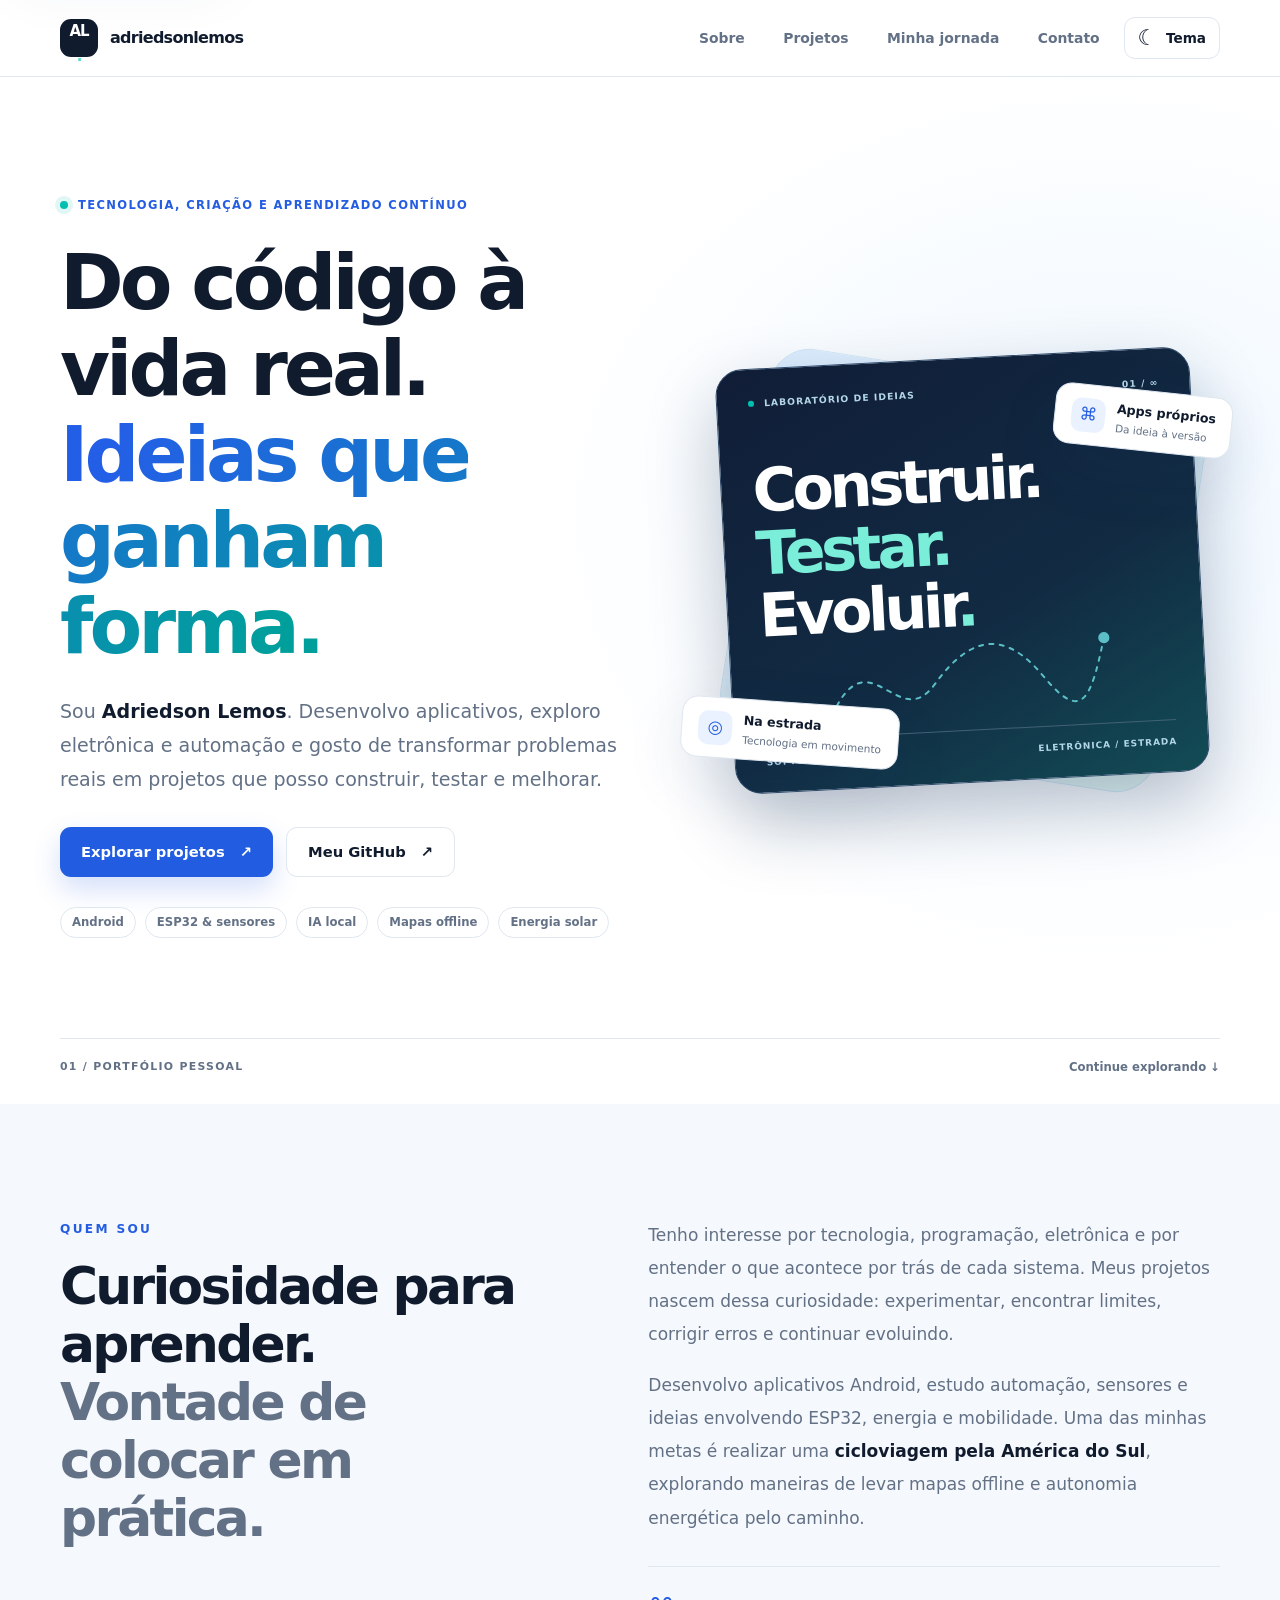
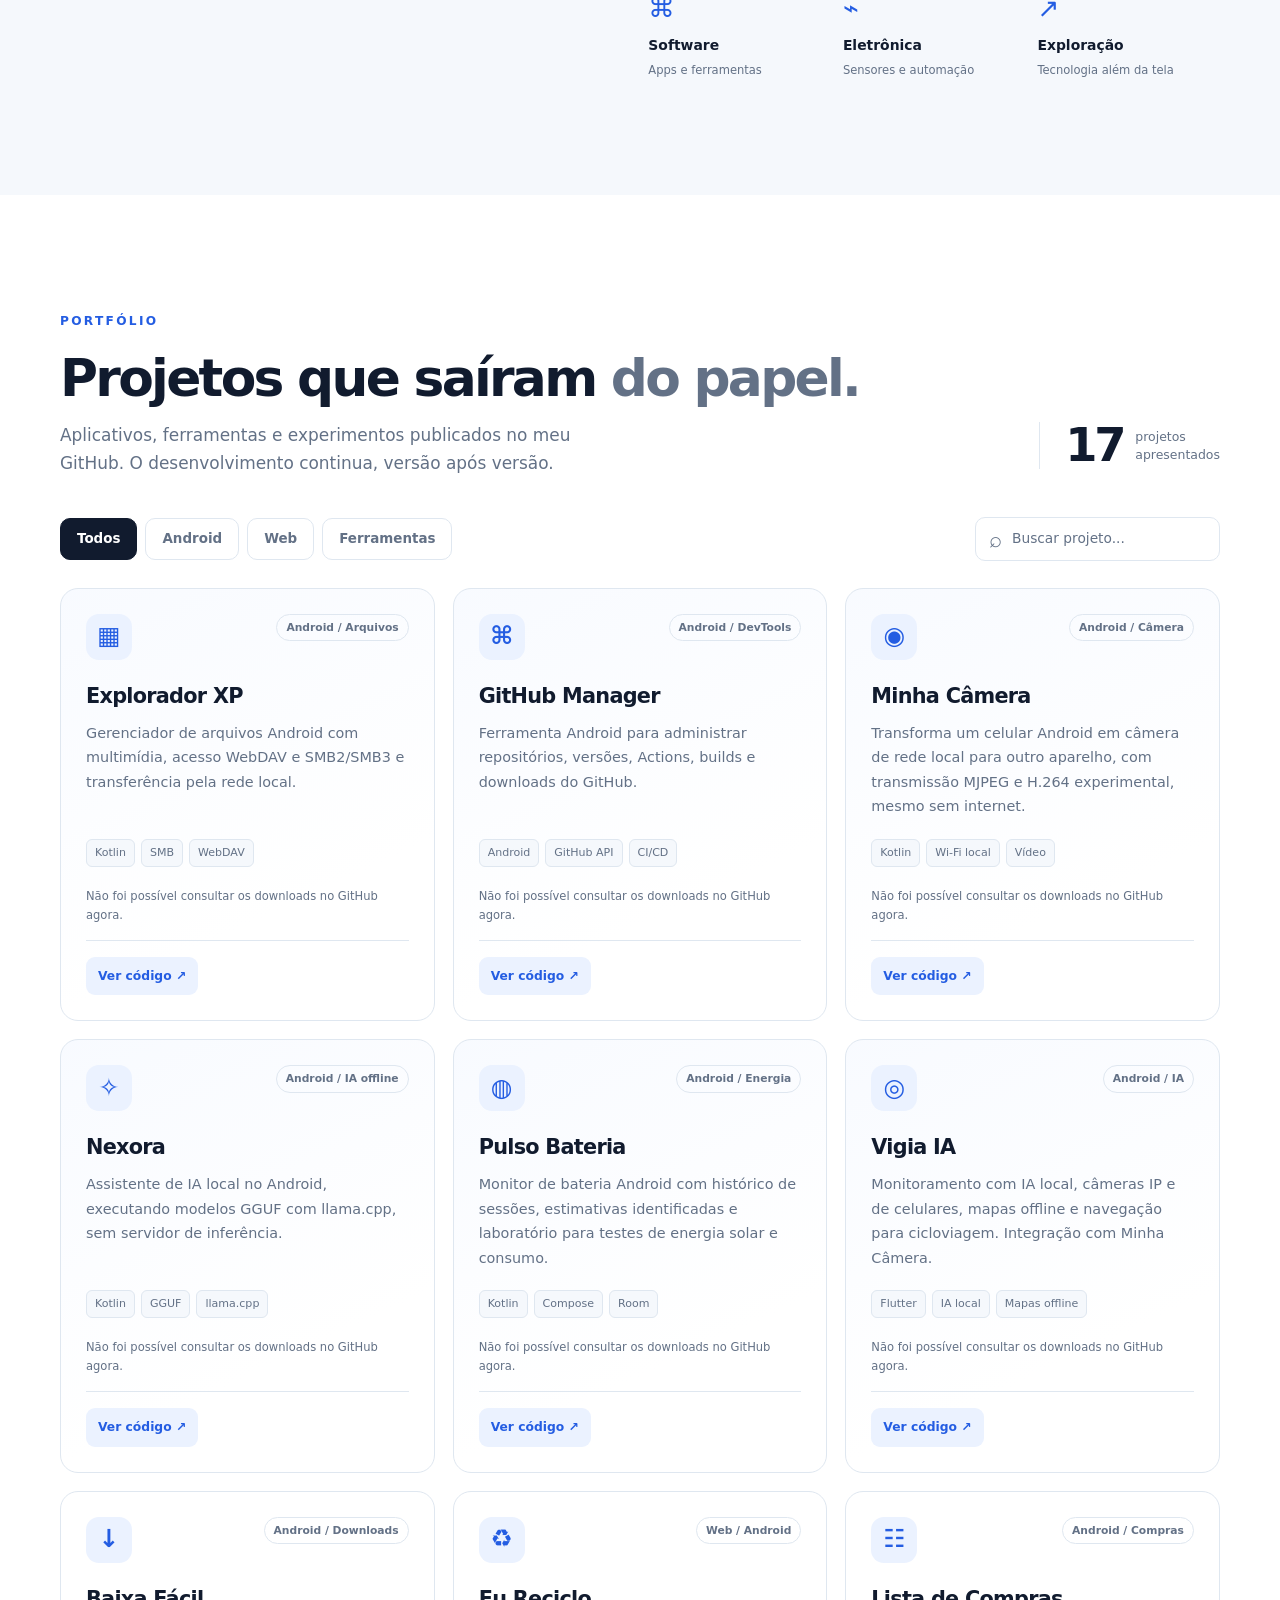
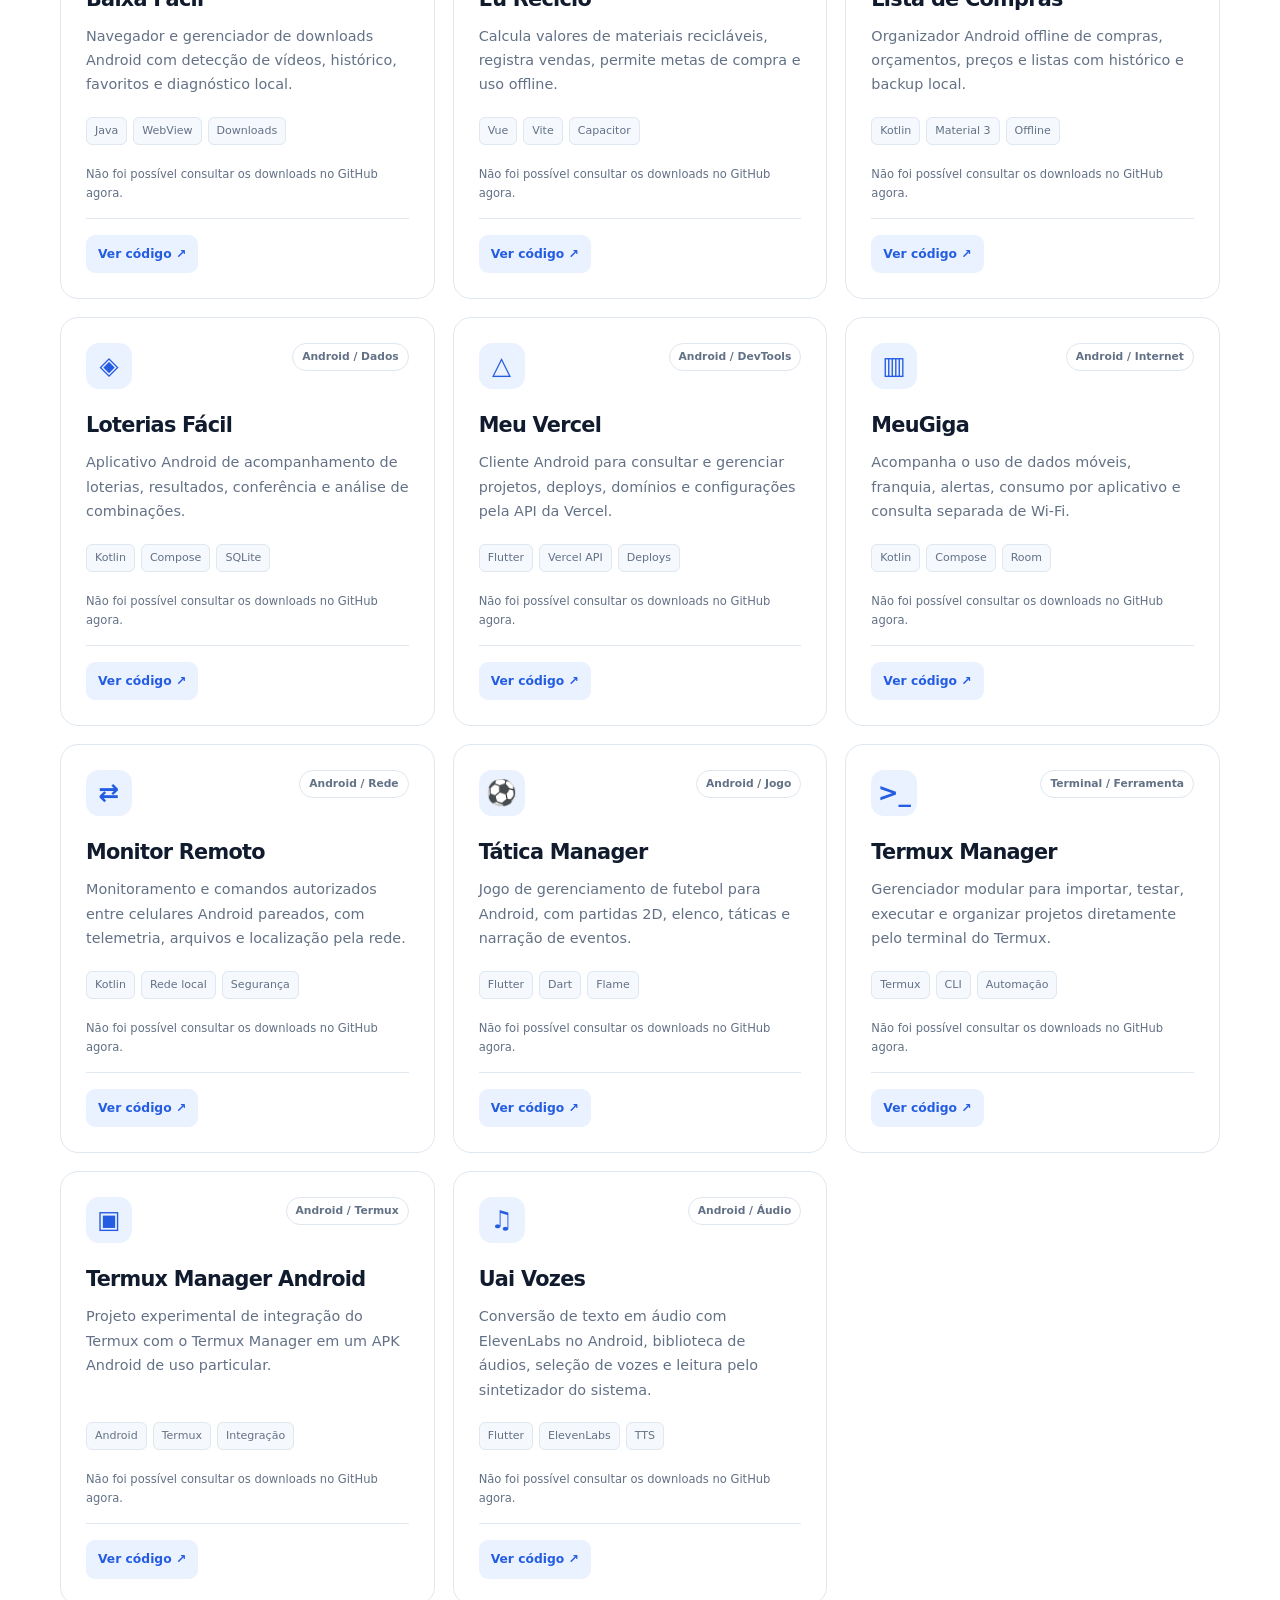
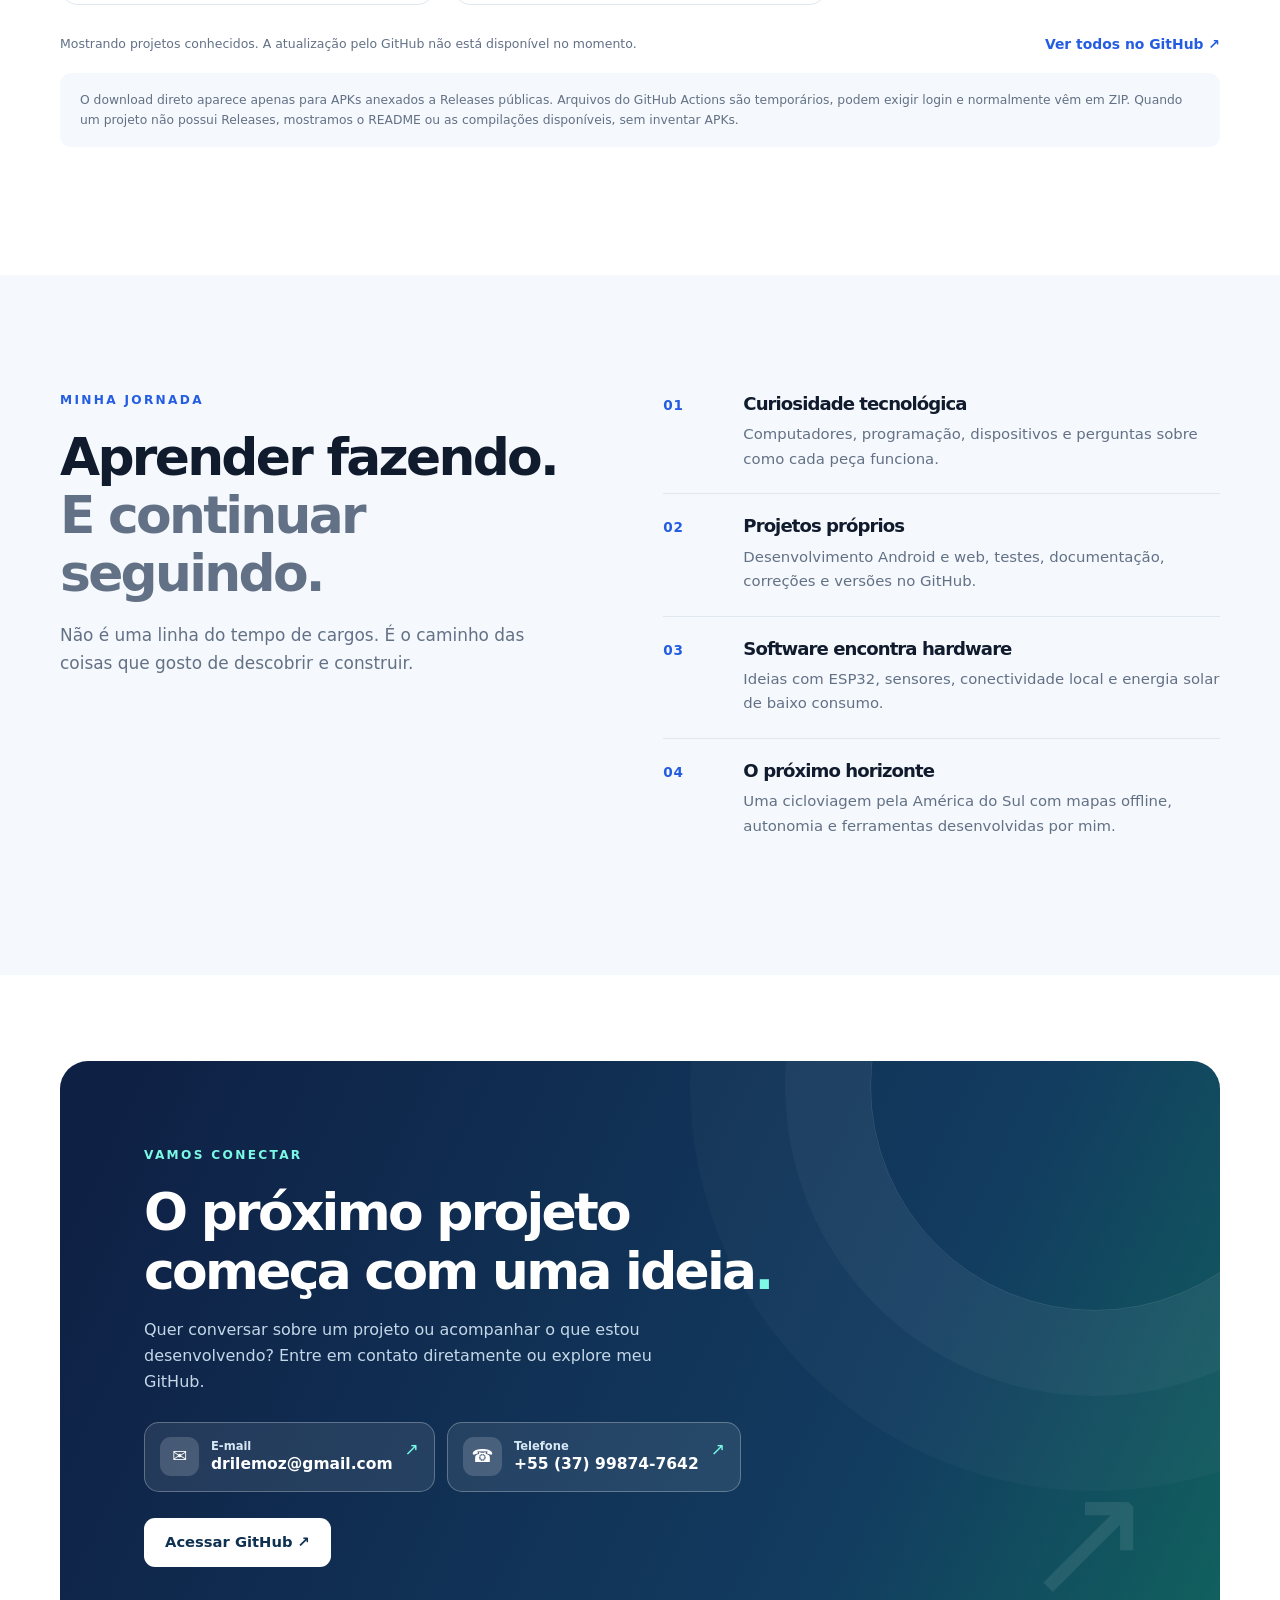
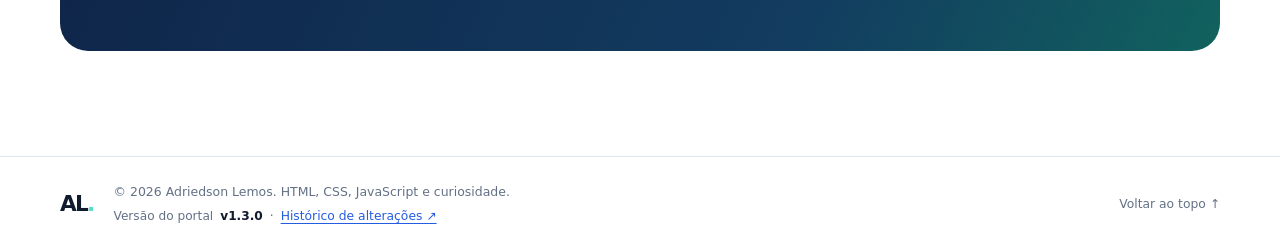
==== index.html @ 7e071103 "Atualização • Adriedson Lemos | Tecnologia & Projetos v1.3.0 • GitHub Manager • 17/10/2026 20:31:38" ====
<!doctype html>
<html lang="pt-BR">
<head>
  <meta charset="utf-8">
  <meta name="viewport" content="width=device-width, initial-scale=1">
  <meta name="description" content="Adriedson Lemos: desenvolvimento Android, programação, eletrônica, ESP32, automação e projetos pessoais.">
  <meta name="theme-color" content="#ffffff">
  <meta name="color-scheme" content="light dark">
  <meta name="application-name" content="Adriedson Lemos | Portfólio">
  <meta name="application-version" content="1.3.0">
  <meta property="og:type" content="website">
  <meta property="og:title" content="Adriedson Lemos | Tecnologia e projetos">
  <meta property="og:description" content="Conheça minha história, meus aplicativos e as ideias que estou transformando em projetos.">
  <title>Adriedson Lemos | Tecnologia &amp; Projetos</title>
  <link rel="icon" href="./favicon.svg" type="image/svg+xml">
  <link rel="stylesheet" href="./styles.css">
  <script defer src="./app.js"></script>
</head>
<body>
  <a class="skip" href="#conteudo">Pular para o conteúdo</a>
  <header class="header">
    <div class="container header-inner">
      <a class="brand" href="#inicio" aria-label="Adriedson Lemos, início"><span class="brand-logo">AL<span>.</span></span><span>adriedson<strong>lemos</strong></span></a>
      <nav id="nav" class="nav" aria-label="Navegação principal">
        <a href="#sobre">Sobre</a><a href="#projetos">Projetos</a><a href="#jornada">Minha jornada</a><a href="#contato">Contato</a>
      </nav>
      <div class="header-actions">
        <button id="theme-toggle" class="icon-btn theme-toggle" type="button" aria-label="Ativar modo escuro"><span class="theme-icon" aria-hidden="true">☾</span><span>Tema</span></button>
        <button id="menu-toggle" class="icon-btn menu-toggle" type="button" aria-expanded="false" aria-controls="nav" aria-label="Abrir menu">☰</button>
      </div>
    </div>
  </header>
  <main id="conteudo">
    <section class="hero section" id="inicio">
      <div class="container hero-grid">
        <div class="hero-content">
          <p class="eyebrow"><span class="live-dot"></span> Tecnologia, criação e aprendizado contínuo</p>
          <h1>Do código à vida real. <span class="gradient-text">Ideias que ganham forma.</span></h1>
          <p class="lead">Sou <strong>Adriedson Lemos</strong>. Desenvolvo aplicativos, exploro eletrônica e automação e gosto de transformar problemas reais em projetos que posso construir, testar e melhorar.</p>
          <div class="hero-actions"><a class="btn btn-primary" href="#projetos">Explorar projetos <span aria-hidden="true">↗</span></a><a class="btn btn-outline" data-profile href="https://github.com/drilemoz" target="_blank" rel="noopener noreferrer">Meu GitHub <span aria-hidden="true">↗</span></a></div>
          <div class="hero-tags"><span>Android</span><span>ESP32 &amp; sensores</span><span>IA local</span><span>Mapas offline</span><span>Energia solar</span></div>
        </div>
        <div class="hero-art" aria-label="Painel ilustrativo do laboratório de tecnologia">
          <div class="art-back"></div>
          <div class="art-panel">
            <div class="art-top"><span><i class="live-dot"></i> LABORATÓRIO DE IDEIAS</span><span>01 / ∞</span></div>
            <div class="art-title">Construir.<br><em>Testar.</em><br>Evoluir<span>.</span></div>
            <svg class="route-art" viewBox="0 0 360 110" aria-hidden="true"><path d="M8 89 C 59 -10 89 118 138 57 S 230 -5 274 54 S 331 91 352 10" stroke="currentColor" stroke-width="2.5" stroke-dasharray="5 8" stroke-linecap="round" fill="none"/><circle cx="8" cy="89" r="6" fill="currentColor"/><circle cx="352" cy="10" r="7" fill="currentColor"/></svg>
            <div class="art-bottom"><span>SOFTWARE / ANDROID</span><span>ELETRÔNICA / ESTRADA</span></div>
          </div>
          <div class="art-note note-top"><span class="note-icon">⌘</span><span><strong>Apps próprios</strong><small>Da ideia à versão</small></span></div>
          <div class="art-note note-bottom"><span class="note-icon">◎</span><span><strong>Na estrada</strong><small>Tecnologia em movimento</small></span></div>
        </div>
      </div>
      <div class="container hero-foot"><span>01 / PORTFÓLIO PESSOAL</span><a href="#sobre">Continue explorando ↓</a></div>
    </section>

    <section id="sobre" class="section about-section">
      <div class="container about-grid">
        <div><p class="kicker">QUEM SOU</p><h2>Curiosidade para aprender. <span class="muted">Vontade de colocar em prática.</span></h2></div>
        <div class="about-text">
          <p>Tenho interesse por tecnologia, programação, eletrônica e por entender o que acontece por trás de cada sistema. Meus projetos nascem dessa curiosidade: experimentar, encontrar limites, corrigir erros e continuar evoluindo.</p>
          <p>Desenvolvo aplicativos Android, estudo automação, sensores e ideias envolvendo ESP32, energia e mobilidade. Uma das minhas metas é realizar uma <strong>cicloviagem pela América do Sul</strong>, explorando maneiras de levar mapas offline e autonomia energética pelo caminho.</p>
          <div class="pillars">
            <div><span>⌘</span><strong>Software</strong><small>Apps e ferramentas</small></div>
            <div><span>⌁</span><strong>Eletrônica</strong><small>Sensores e automação</small></div>
            <div><span>↗</span><strong>Exploração</strong><small>Tecnologia além da tela</small></div>
          </div>
        </div>
      </div>
    </section>

    <section id="projetos" class="section projects-section">
      <div class="container">
        <div class="projects-head">
          <div><p class="kicker">PORTFÓLIO</p><h2>Projetos que saíram <span class="muted">do papel.</span></h2><p class="section-lead">Aplicativos, ferramentas e experimentos publicados no meu GitHub. O desenvolvimento continua, versão após versão.</p></div>
          <div class="projects-count"><strong id="total">...</strong><span>projetos<br>apresentados</span></div>
        </div>
        <div class="controls">
          <div class="filters" role="group" aria-label="Categorias">
            <button type="button" class="filter active" data-filter="todos" aria-pressed="true">Todos</button>
            <button type="button" class="filter" data-filter="android" aria-pressed="false">Android</button>
            <button type="button" class="filter" data-filter="web" aria-pressed="false">Web</button>
            <button type="button" class="filter" data-filter="ferramentas" aria-pressed="false">Ferramentas</button>
          </div>
          <label class="search"><span aria-hidden="true">⌕</span><span class="sr-only">Pesquisar projeto</span><input type="search" id="search" placeholder="Buscar projeto..." autocomplete="off"></label>
        </div>
        <div id="projects" class="project-grid" aria-live="polite" aria-busy="true"></div>
        <p id="empty" class="empty" hidden>Nenhum projeto encontrado. Tente outro filtro.</p>
        <div class="projects-footer"><p id="github-status" role="status">Carregando repositórios públicos...</p><a class="text-link" data-profile href="https://github.com/drilemoz" target="_blank" rel="noopener noreferrer">Ver todos no GitHub ↗</a></div>
        <p class="notice">O download direto aparece apenas para APKs anexados a Releases públicas. Arquivos do GitHub Actions são temporários, podem exigir login e normalmente vêm em ZIP. Quando um projeto não possui Releases, mostramos o README ou as compilações disponíveis, sem inventar APKs.</p>
      </div>
    </section>

    <section id="jornada" class="section journey-section">
      <div class="container journey-grid">
        <div><p class="kicker">MINHA JORNADA</p><h2>Aprender fazendo.<br><span class="muted">E continuar seguindo.</span></h2><p class="section-lead">Não é uma linha do tempo de cargos. É o caminho das coisas que gosto de descobrir e construir.</p></div>
        <ol class="timeline">
          <li><span>01</span><div><h3>Curiosidade tecnológica</h3><p>Computadores, programação, dispositivos e perguntas sobre como cada peça funciona.</p></div></li>
          <li><span>02</span><div><h3>Projetos próprios</h3><p>Desenvolvimento Android e web, testes, documentação, correções e versões no GitHub.</p></div></li>
          <li><span>03</span><div><h3>Software encontra hardware</h3><p>Ideias com ESP32, sensores, conectividade local e energia solar de baixo consumo.</p></div></li>
          <li><span>04</span><div><h3>O próximo horizonte</h3><p>Uma cicloviagem pela América do Sul com mapas offline, autonomia e ferramentas desenvolvidas por mim.</p></div></li>
        </ol>
      </div>
    </section>

    <section id="contato" class="section contact-section"><div class="container">
      <div class="contact-card">
        <span class="contact-arrow" aria-hidden="true">↗</span>
        <p class="kicker">VAMOS CONECTAR</p>
        <h2>O próximo projeto<br>começa com uma ideia<span>.</span></h2>
        <p>Quer conversar sobre um projeto ou acompanhar o que estou desenvolvendo? Entre em contato diretamente ou explore meu GitHub.</p>
        <div class="contact-methods" aria-label="Formas de contato">
          <a class="contact-method" href="mailto:drilemoz@gmail.com" aria-label="Enviar e-mail para drilemoz@gmail.com">
            <span class="method-icon" aria-hidden="true">✉</span>
            <span><small>E-mail</small><strong>drilemoz@gmail.com</strong></span>
            <span class="method-arrow" aria-hidden="true">↗</span>
          </a>
          <a class="contact-method" href="tel:+5537998747642" aria-label="Ligar para +55 37 99874 7642">
            <span class="method-icon" aria-hidden="true">☎</span>
            <span><small>Telefone</small><strong>+55 (37) 99874-7642</strong></span>
            <span class="method-arrow" aria-hidden="true">↗</span>
          </a>
        </div>
        <a class="btn btn-white" data-profile href="https://github.com/drilemoz" target="_blank" rel="noopener noreferrer">Acessar GitHub ↗</a>
      </div>
    </div></section>
  </main>
  <footer class="footer">
    <div class="container footer-inner">
      <a href="#inicio" class="footer-brand" aria-label="Voltar ao início">AL<span>.</span></a>
      <div class="footer-details">
        <p>© <span id="year"></span> Adriedson Lemos. HTML, CSS, JavaScript e curiosidade.</p>
        <p class="footer-version">Versão do portal <strong>v1.3.0</strong> <span aria-hidden="true">·</span> <a href="https://github.com/drilemoz/adriedsonlemos/blob/main/CHANGELOG.md" target="_blank" rel="noopener noreferrer">Histórico de alterações ↗</a></p>
      </div>
      <a href="#inicio" class="back-to-top">Voltar ao topo ↑</a>
    </div>
  </footer>
</body>
</html>
---- styles.css ----
:root {
  color-scheme: light;
  --bg: #fff;
  --surface: #fff;
  --subtle: #f5f8fc;
  --surface-2: #f0f5fb;
  --ink: #18233a;
  --heading: #111b2e;
  --muted: #637186;
  --line: #dfe7f0;
  --blue: #245de2;
  --teal: #039d94;
  --tag: #ebf2ff;
  --shadow: 0 22px 64px rgba(37, 66, 121, .09);
}
html[data-theme="dark"] {
  color-scheme: dark;
  --bg: #08090c;
  --surface: #0d1016;
  --subtle: #0b0e13;
  --surface-2: #151a23;
  --ink: #dce6f5;
  --heading: #f7faff;
  --muted: #a1adbc;
  --line: #293140;
  --blue: #7da7ff;
  --teal: #6ce0c7;
  --tag: #171f31;
  --shadow: 0 22px 64px rgba(0,0,0,.26);
}
*, *::before, *::after { box-sizing: border-box; }
html { scroll-behavior: smooth; scroll-padding-top: 86px; }
body { margin: 0; background: var(--bg); color: var(--ink); font: 16px/1.65 ui-sans-serif, system-ui, -apple-system, BlinkMacSystemFont, "Segoe UI", sans-serif; -webkit-font-smoothing: antialiased; transition: color .2s, background-color .2s; }
button, input { font: inherit; }
button { cursor: pointer; }
a { color: inherit; text-decoration: none; }
:focus-visible { outline: 3px solid var(--blue); outline-offset: 4px; }
[hidden] { display: none !important; }
.sr-only { position: absolute; width: 1px; height: 1px; overflow: hidden; clip: rect(0,0,0,0); white-space: nowrap; }
.skip { position: fixed; z-index: 100; top: -90px; left: 16px; padding: 10px 16px; border-radius: 8px; background: var(--surface); color: var(--ink); box-shadow: var(--shadow); }
.skip:focus { top: 10px; }
.container { width: min(1160px, calc(100% - 48px)); margin-inline: auto; }
.section { position: relative; padding-block: clamp(76px, 9vw, 128px); }
.kicker { color: var(--blue); font-size: .76rem; letter-spacing: .19em; font-weight: 850; margin: 0 0 18px; }
h1,h2,h3,p { margin-top: 0; }
h1,h2,h3 { color: var(--heading); font-weight: 790; letter-spacing: -.052em; line-height: 1.12; }
h1 { font-size: clamp(3.1rem, 6vw, 5.55rem); }
h2 { font-size: clamp(2.15rem, 4.05vw, 3.7rem); }
h3 { font-size: 1.25rem; }
.muted { color: var(--muted); }
.section-lead { max-width: 560px; font-size: 1.06rem; color: var(--muted); }

/* Navigation */
.header { position: sticky; top: 0; z-index: 50; border-bottom: 1px solid var(--line); background: color-mix(in srgb, var(--bg) 94%, transparent); backdrop-filter: blur(16px); }
.header-inner { display: flex; gap: 24px; justify-content: space-between; align-items: center; min-height: 76px; }
.brand { display: inline-flex; align-items: center; gap: 12px; font-size: 1rem; color: var(--heading); letter-spacing: -.045em; font-weight: 600; }
.brand strong { font-weight: 850; }
.brand-logo { flex: none; width: 38px; height: 38px; display: grid; place-items: center; background: var(--heading); border-radius: 11px; color: var(--bg); font-size: 15px; letter-spacing: -.07em; font-weight: 850; }
.brand-logo span,.footer-brand span { color: #52decb; }
.nav { display: flex; align-items: center; gap: clamp(18px, 3vw, 40px); margin-left: auto; }
.nav a { font-size: .87rem; color: var(--muted); font-weight: 620; transition: color .2s; }
.nav a:hover,.footer a:hover { color: var(--blue); }
.header-actions { display: flex; align-items: center; gap: 8px; }
.icon-btn { background: var(--surface); color: var(--heading); border: 1px solid var(--line); border-radius: 11px; display: inline-flex; align-items: center; justify-content: center; gap: 9px; min-height: 42px; padding: 8px 13px; font-size: .85rem; font-weight: 700; }
.icon-btn:hover { border-color: var(--blue); }
.theme-icon { font-size: 1.35rem; line-height: 1; }
.menu-toggle { display: none; font-size: 1.15rem; width: 42px; }

/* Hero */
.hero { padding-top: clamp(64px, 8vw, 112px); padding-bottom: 26px; overflow: hidden; background: radial-gradient(ellipse 53% 53% at 86% 43%, color-mix(in srgb, #d9edff 45%, var(--bg)), transparent 85%), var(--bg); }
html[data-theme="dark"] .hero { background: radial-gradient(ellipse 55% 53% at 87% 44%, #0e1b33, transparent 82%), var(--bg); }
.hero-grid { display: grid; grid-template-columns: minmax(0, 1.07fr) minmax(0, .93fr); gap: 54px; align-items: center; min-height: 535px; }
.hero-content { padding-block: 12px 24px; position: relative; z-index: 1; }
.eyebrow { color: var(--blue); display: inline-flex; gap: 10px; align-items: center; text-transform: uppercase; letter-spacing: .12em; font-size: .72rem; font-weight: 830; margin-bottom: 25px; }
.live-dot { flex: none; display: inline-block; width: 8px; height: 8px; border-radius: 50%; background: #00bfae; box-shadow: 0 0 0 5px rgba(0,191,174,.12); }
h1 { max-width: 750px; margin-bottom: 24px; }
.gradient-text { color: #215fe0; background: linear-gradient(105deg,#235fe6 6%,#009f9c 95%); -webkit-background-clip: text; background-clip: text; -webkit-text-fill-color: transparent; }
html[data-theme="dark"] .gradient-text { background: linear-gradient(100deg,#a4beff 0%,#63f4db 95%); -webkit-background-clip: text; background-clip: text; }
.lead { max-width: 565px; color: var(--muted); font-size: clamp(1.08rem, 1.65vw, 1.19rem); line-height: 1.8; margin-bottom: 30px; }
.lead strong { color: var(--heading); }
.hero-actions { display: flex; gap: 13px; flex-wrap: wrap; margin-bottom: 30px; }
.btn { min-height: 49px; display: inline-flex; align-items: center; justify-content: center; gap: 15px; padding: 12px 21px; border-radius: 11px; font-size: .92rem; font-weight: 750; transition: transform .2s, border-color .2s, background-color .2s; }
.btn:hover { transform: translateY(-2px); }
.btn-primary { background: #225ce0; color: white; box-shadow: 0 12px 28px rgba(34,92,224,.2); }
.btn-primary:hover { background: #114bc5; }
.btn-outline { background: var(--surface); color: var(--heading); border: 1px solid var(--line); }
.btn-outline:hover { border-color: var(--blue); }
.hero-tags { display: flex; gap: 9px; flex-wrap: wrap; }
.hero-tags span { border: 1px solid var(--line); border-radius: 100px; color: var(--muted); font-size: .73rem; font-weight: 630; padding: 5px 11px; background: color-mix(in srgb, var(--surface) 85%, transparent); }
.hero-art { position: relative; min-height: 425px; display: grid; place-items: center; isolation: isolate; }
.art-back { width: 86%; height: 92%; position: absolute; inset: 4% auto auto 7%; border-radius: 42px; background: linear-gradient(135deg, #cfe6ff 4%, #d9f6ef 100%); transform: rotate(9deg); border: 1px solid #bbdcf1; opacity: .66; z-index: -1; }
html[data-theme="dark"] .art-back { background: linear-gradient(145deg,#122f57,#10342d); border-color: #28445b; opacity: .7; }
.art-panel { background: linear-gradient(151deg,#111d37,#112b43 60%,#124c55); color: white; width: min(100%, 475px); min-height: 400px; border: 1px solid #2d4868; box-shadow: 0 30px 70px rgba(12,36,69,.28); border-radius: 27px; padding: 26px 31px 22px; transform: rotate(-3deg); display: flex; flex-direction: column; overflow: hidden; }
.art-top,.art-bottom { display: flex; justify-content: space-between; align-items: center; gap: 12px; font-size: .58rem; font-weight: 740; letter-spacing: .11em; color: #b4d7e8; }
.art-top > span:first-child { display: flex; align-items: center; gap: 10px; }
.art-top .live-dot { width: 6px; height: 6px; box-shadow: none; }
.art-title { font-size: clamp(2.9rem,4.7vw,4.6rem); font-weight: 800; line-height: 1.04; letter-spacing: -.07em; margin-top: 49px; }
.art-title em { font-style: normal; color: #7aeed8; }
.art-title > span { color: #7aeed8; }
.route-art { width: 100%; height: 88px; color: #65cfd6; margin: auto 0 5px; opacity: .9; }
.art-bottom { padding-top: 14px; border-top: 1px solid #426175; font-size: .56rem; }
.art-note { position: absolute; display: flex; gap: 11px; align-items: center; border: 1px solid var(--line); border-radius: 16px; background: var(--surface); padding: 12px 16px; color: var(--heading); box-shadow: var(--shadow); z-index: 4; }
.art-note strong,.art-note small { display: block; line-height: 1.4; }
.art-note strong { font-size: .79rem; }
.art-note small { color: var(--muted); font-size: .66rem; margin-top: 3px; }
.note-icon { width: 34px; height: 34px; border-radius: 10px; background: var(--tag); display: grid; place-items: center; font-size: 1.1rem; color: var(--blue); }
.note-top { right: -12px; top: 32px; transform: rotate(6deg); }
.note-bottom { left: -25px; bottom: 20px; transform: rotate(4deg); }
.hero-foot { margin-top: 76px; border-top: 1px solid var(--line); padding-top: 19px; display: flex; justify-content: space-between; gap: 10px; font-size: .68rem; font-weight: 750; letter-spacing: .12em; color: var(--muted); }
.hero-foot a { font-size: .73rem; letter-spacing: 0; }
.hero-foot a:hover { color: var(--blue); }

/* About */
.about-section { background: var(--subtle); }
.about-grid { display: grid; grid-template-columns: .85fr 1fr; gap: clamp(45px,8vw,150px); }
.about-grid h2 { max-width: 500px; }
.about-text > p { font-size: 1.065rem; line-height: 1.95; color: var(--muted); }
.about-text strong { color: var(--heading); }
.pillars { display: grid; grid-template-columns: repeat(3,1fr); gap: 12px; padding-top: 28px; margin-top: 31px; border-top: 1px solid var(--line); }
.pillars > div { display: flex; flex-direction: column; gap: 4px; }
.pillars span { color: var(--blue); font-size: 1.65rem; line-height: 1; margin-bottom: 9px; }
.pillars strong { font-size: .87rem; color: var(--heading); }
.pillars small { color: var(--muted); font-size: .72rem; }

/* Projects */
.projects-head { display: flex; align-items: end; justify-content: space-between; gap: 25px; margin-bottom: 39px; }
.projects-head h2 { margin-bottom: 15px; }
.projects-head .section-lead { margin: 0; }
.projects-count { flex: none; display: flex; gap: 12px; align-items: center; border-left: 1px solid var(--line); padding-left: 25px; margin-bottom: 9px; }
.projects-count strong { font-size: 2.9rem; line-height: 1; letter-spacing: -.07em; color: var(--heading); }
.projects-count span { color: var(--muted); font-size: .78rem; line-height: 1.4; }
.controls { display: flex; flex-wrap: wrap; gap: 14px; justify-content: space-between; align-items: center; margin-bottom: 27px; }
.filters { display: flex; flex-wrap: wrap; gap: 8px; }
.filter { border: 1px solid var(--line); background: var(--surface); color: var(--muted); padding: 9px 16px; border-radius: 10px; font-size: .84rem; font-weight: 750; }
.filter:hover { border-color: var(--blue); color: var(--heading); }
.filter.active { background: var(--heading); color: var(--bg); border-color: var(--heading); }
.search { display: flex; align-items: center; gap: 8px; min-height: 44px; min-width: min(245px, 100%); border: 1px solid var(--line); border-radius: 10px; padding: 8px 13px; color: var(--muted); background: var(--surface); }
.search > span:first-child { font-size: 1.4rem; line-height: 1; }
.search input { background: transparent; border: 0; outline: none; color: var(--heading); width: 100%; min-width: 0; font-size: .86rem; }
.search:focus-within { outline: 2px solid var(--blue); outline-offset: 2px; }
.search input::placeholder { color: var(--muted); }
.project-grid { display: grid; grid-template-columns: repeat(3,minmax(0,1fr)); gap: 18px; }
.project-card { display: flex; flex-direction: column; gap: 0; min-width: 0; border: 1px solid var(--line); border-radius: 18px; background: var(--surface); padding: 25px; transition: transform .2s, border-color .2s, box-shadow .2s; }
.project-card:hover { transform: translateY(-4px); border-color: color-mix(in srgb, var(--blue) 42%, var(--line)); box-shadow: var(--shadow); }
.project-card.featured { background: linear-gradient(155deg,color-mix(in srgb,var(--tag) 35%,var(--surface)) 0%,var(--surface) 70%); }
.project-card-top { display: flex; align-items: flex-start; justify-content: space-between; gap: 15px; margin-bottom: 24px; }
.project-icon { width: 46px; height: 46px; border-radius: 13px; display: grid; place-items: center; background: var(--tag); color: var(--blue); font-size: 1.55rem; font-weight: 600; flex: none; }
.project-kind { color: var(--muted); border: 1px solid var(--line); padding: 4px 9px; border-radius: 100px; font-size: .67rem; font-weight: 780; white-space: nowrap; }
.project-card h3 { font-size: 1.3rem; margin-bottom: 12px; line-height: 1.2; letter-spacing: -.035em; }
.project-card p { color: var(--muted); font-size: .9rem; line-height: 1.7; margin-bottom: 20px; flex: 1; }
.tech-tags { display: flex; flex-wrap: wrap; gap: 6px; margin-bottom: 20px; }
.tech-tags span { font-size: .69rem; background: var(--subtle); color: var(--muted); border: 1px solid var(--line); padding: 4px 8px; border-radius: 6px; }
.project-meta { color: var(--muted); min-height: 20px; font-size: .72rem; margin-bottom: 15px; }
.project-links { display: flex; flex-wrap: wrap; gap: 10px; padding-top: 16px; border-top: 1px solid var(--line); }
.project-link { font-size: .77rem; font-weight: 800; min-height: 38px; border-radius: 9px; padding: 9px 12px; display: inline-flex; align-items: center; justify-content: center; gap: 7px; }
.project-link.code { background: var(--tag); color: var(--blue); }
.project-link.release { color: var(--heading); border: 1px solid var(--line); }
.project-link.apk { background: #167c6d; color: #fff; }
.project-link.artifact { color: var(--heading); border: 1px solid var(--line); }
.project-link[hidden] { display: none; }
.project-link:hover { filter: brightness(.93); }
.empty { color: var(--muted); padding: 36px; border: 1px dashed var(--line); border-radius: 16px; }
.projects-footer { display: flex; align-items: center; justify-content: space-between; flex-wrap: wrap; gap: 18px; margin: 28px 0 12px; }
#github-status { color: var(--muted); font-size: .78rem; margin: 0; }
.text-link { font-size: .87rem; font-weight: 800; color: var(--blue); }
.text-link:hover { text-decoration: underline; }
.notice { color: var(--muted); font-size: .77rem; padding: 17px 20px; border-radius: 11px; background: var(--subtle); margin-top: 17px; }
.notice code { color: var(--heading); }

/* Journey */
.journey-section { background: var(--subtle); }
.journey-grid { display: grid; grid-template-columns: .9fr 1fr; gap: clamp(45px,8vw,135px); }
.journey-grid h2 { margin-bottom: 20px; }
.timeline { margin: 0; padding: 0; list-style: none; }
.timeline li { display: grid; grid-template-columns: 60px 1fr; gap: 20px; border-bottom: 1px solid var(--line); padding: 22px 0; }
.timeline li:first-child { padding-top: 4px; }
.timeline li:last-child { border-bottom: 0; }
.timeline li > span { color: var(--blue); font-size: .85rem; font-weight: 850; letter-spacing: .05em; }
.timeline h3 { margin-bottom: 8px; font-size: 1.13rem; }
.timeline p { color: var(--muted); font-size: .93rem; margin: 0; line-height: 1.65; }

/* Contact + footer */
.contact-section { padding-block: 86px 105px; }
.contact-card { border-radius: 28px; padding: clamp(35px,7vw,84px); position: relative; overflow: hidden; background: linear-gradient(115deg,#0e2044 3%,#123c60 70%,#11625e); color: white; }
.contact-card::after { content: ''; position: absolute; width: 450px; height: 450px; border: 1px solid rgba(255,255,255,.12); border-radius: 50%; top: -200px; right: -100px; box-shadow: 0 0 0 85px rgba(255,255,255,.035), 0 0 0 180px rgba(255,255,255,.025); pointer-events: none; }
.contact-card .kicker { color: #7af9e5; }
.contact-card h2 { color: white; margin-bottom: 17px; }
.contact-card h2 span { color: #7af9e5; }
.contact-card p:not(.kicker) { color: #c4d7e8; max-width: 520px; margin-bottom: 26px; font-size: 1rem; }
.contact-arrow { position: absolute; right: 65px; bottom: 30px; font-size: 10rem; line-height: 1; color: rgba(255,255,255,.09); pointer-events: none; }
/* Formas de contato legíveis e tocáveis no celular, em ambos os temas. */
.contact-methods { display: flex; flex-wrap: wrap; gap: 12px; max-width: 780px; position: relative; z-index: 1; }
.contact-method { min-height: 70px; min-width: 0; display: inline-flex; align-items: center; gap: 12px; padding: 12px 15px; border: 1px solid rgba(255,255,255,.27); border-radius: 15px; background: rgba(255,255,255,.09); color: #fff; text-decoration: none; transition: background .2s, transform .2s; }
.contact-method:hover, .contact-method:focus-visible { background: rgba(255,255,255,.17); color: #fff; transform: translateY(-1px); }
.contact-method .method-icon { width: 39px; height: 39px; flex: none; border-radius: 11px; display: grid; place-items: center; background: rgba(255,255,255,.16); font-size: 1.1rem; }
.contact-method small { display: block; font-size: .72rem; font-weight: 650; color: #d7e8f5; line-height: 1.4; }
.contact-method strong { display: block; font-size: clamp(.83rem, 2vw, .97rem); font-weight: 750; line-height: 1.4; overflow-wrap: anywhere; }
.contact-method .method-arrow { align-self: flex-start; color: #7af9e5; font-size: 1.07rem; }
.contact-card .btn-white { margin-top: 26px; position: relative; z-index: 1; }
.contact-card a:focus-visible { outline: 3px solid #7af9e5; outline-offset: 3px; }
.btn-white { background: #fff; color: #0e3151; }
.footer { border-top: 1px solid var(--line); padding-block: 25px; }
.footer-inner { display: flex; align-items: center; justify-content: space-between; gap: 20px; }
.footer-brand { font-size: 1.35rem; font-weight: 850; letter-spacing: -.08em; color: var(--heading); }
.footer-inner p,.footer-inner a:last-child { margin: 0; font-size: .77rem; color: var(--muted); }
.footer-details { flex: 1; min-width: 0; }
.footer-inner .footer-details p { margin: 0; color: var(--muted); font-size: .78rem; }
.footer-inner .footer-details .footer-version { margin-top: 4px; display: flex; flex-wrap: wrap; align-items: baseline; column-gap: 7px; font-size: .76rem; }
.footer-version strong { color: var(--heading); font-variant-numeric: tabular-nums; }
.footer-version a { color: var(--blue) !important; font-size: inherit; text-decoration: underline; text-underline-offset: 3px; }
.footer .back-to-top { flex: none; }


@media (max-width: 980px) {
  .hero-grid { gap: 28px; }
  .hero-art { min-height: 380px; }
  .art-panel { min-height: 355px; }
  .art-title { margin-top: 44px; }
  .art-note { padding: 10px; }
  .note-top { right: -4px; }
  .note-bottom { left: -3px; }
  .project-grid { grid-template-columns: repeat(2,minmax(0,1fr)); }
}
@media (max-width: 760px) {
  html { scroll-padding-top: 70px; }
  .container { width: min(100% - 36px, 620px); }
  .header-inner { min-height: 68px; }
  .nav { display: none; position: absolute; top: 68px; left: 0; right: 0; flex-direction: column; align-items: stretch; gap: 0; padding: 10px 18px 16px; background: var(--surface); border-bottom: 1px solid var(--line); box-shadow: var(--shadow); }
  .nav.open { display: flex; }
  .nav a { padding: 11px 7px; font-size: .98rem; }
  .menu-toggle { display: inline-flex; }
  .theme-toggle { padding: 8px 10px; }
  .theme-toggle > span:last-child { display: none; }
  .hero { padding-top: 55px; }
  .hero-grid,.about-grid,.journey-grid { grid-template-columns: 1fr; gap: 26px; }
  .hero-grid { min-height: auto; }
  .hero-content { padding: 0; }
  .hero-art { min-height: 420px; width: min(100%, 485px); margin: 15px auto 0; }
  .art-panel { min-height: 385px; }
  .art-title { font-size: clamp(3.1rem,8vw,4.2rem); }
  .hero-foot { margin-top: 39px; }
  .projects-head { align-items: flex-start; }
  .projects-count { margin-top: 52px; }
  .section { padding-block: 75px; }
  .hero { padding-top: 55px; padding-bottom: 22px; }
  .about-grid,.journey-grid { gap: 24px; }
  .about-grid h2 { max-width: 660px; }
  .contact-section { padding-block: 65px; }
}
@media (max-width: 550px) {
  h1 { font-size: clamp(2.65rem, 12vw, 3.6rem); }
  h2 { font-size: 2.25rem; }
  .hero-art { min-height: 350px; }
  .art-panel { min-height: 330px; border-radius: 22px; padding: 19px 21px; }
  .art-title { margin-top: 35px; font-size: 3.25rem; }
  .art-top, .art-bottom { font-size: .5rem; }
  .art-note { transform: none; }
  .note-top { top: 12px; right: -4px; }
  .note-bottom { bottom: 6px; left: -6px; }
  .art-back { border-radius: 28px; }
  .projects-head { display: block; }
  .projects-count { margin: 25px 0 0; padding-left: 14px; }
  .controls { align-items: stretch; }
  .filters { width: 100%; gap: 6px; }
  .filter { font-size: .74rem; padding: 8px 12px; }
  .search { width: 100%; }
  .project-grid { grid-template-columns: 1fr; }
  .project-card { padding: 23px; }
  .pillars { gap: 8px; }
  .pillars strong { font-size: .79rem; }
  .pillars small { font-size: .67rem; }
  .contact-card { border-radius: 20px; }
  .contact-arrow { display: none; }
  .footer-inner { flex-wrap: wrap; }
  .footer-details { order: 3; flex-basis: 100%; }
  .contact-methods { flex-direction: column; }
  .contact-method { width: 100%; }
  .contact-method strong { font-size: .94rem; }
}
@media (prefers-reduced-motion: reduce) {
  html { scroll-behavior: auto; }
  *,*::before,*::after { transition-duration: .001ms !important; animation-duration: .001ms !important; }
}
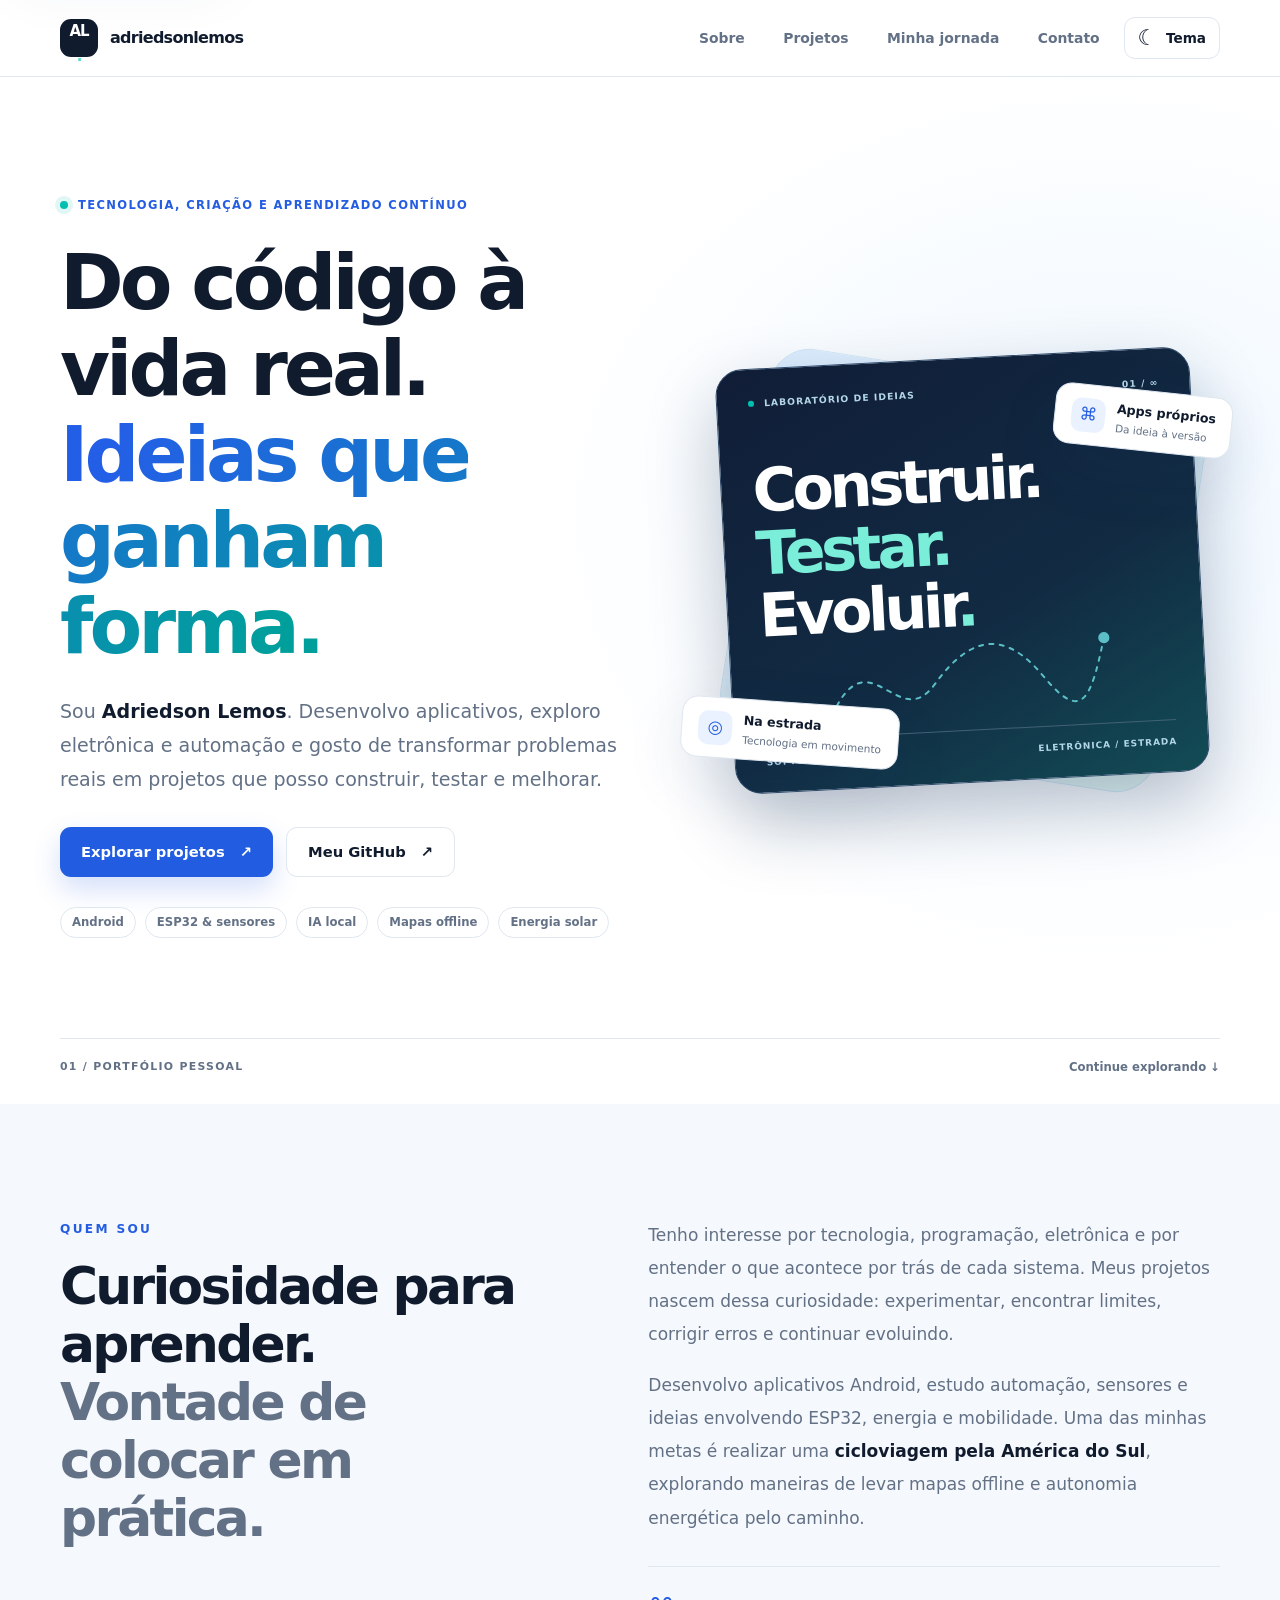
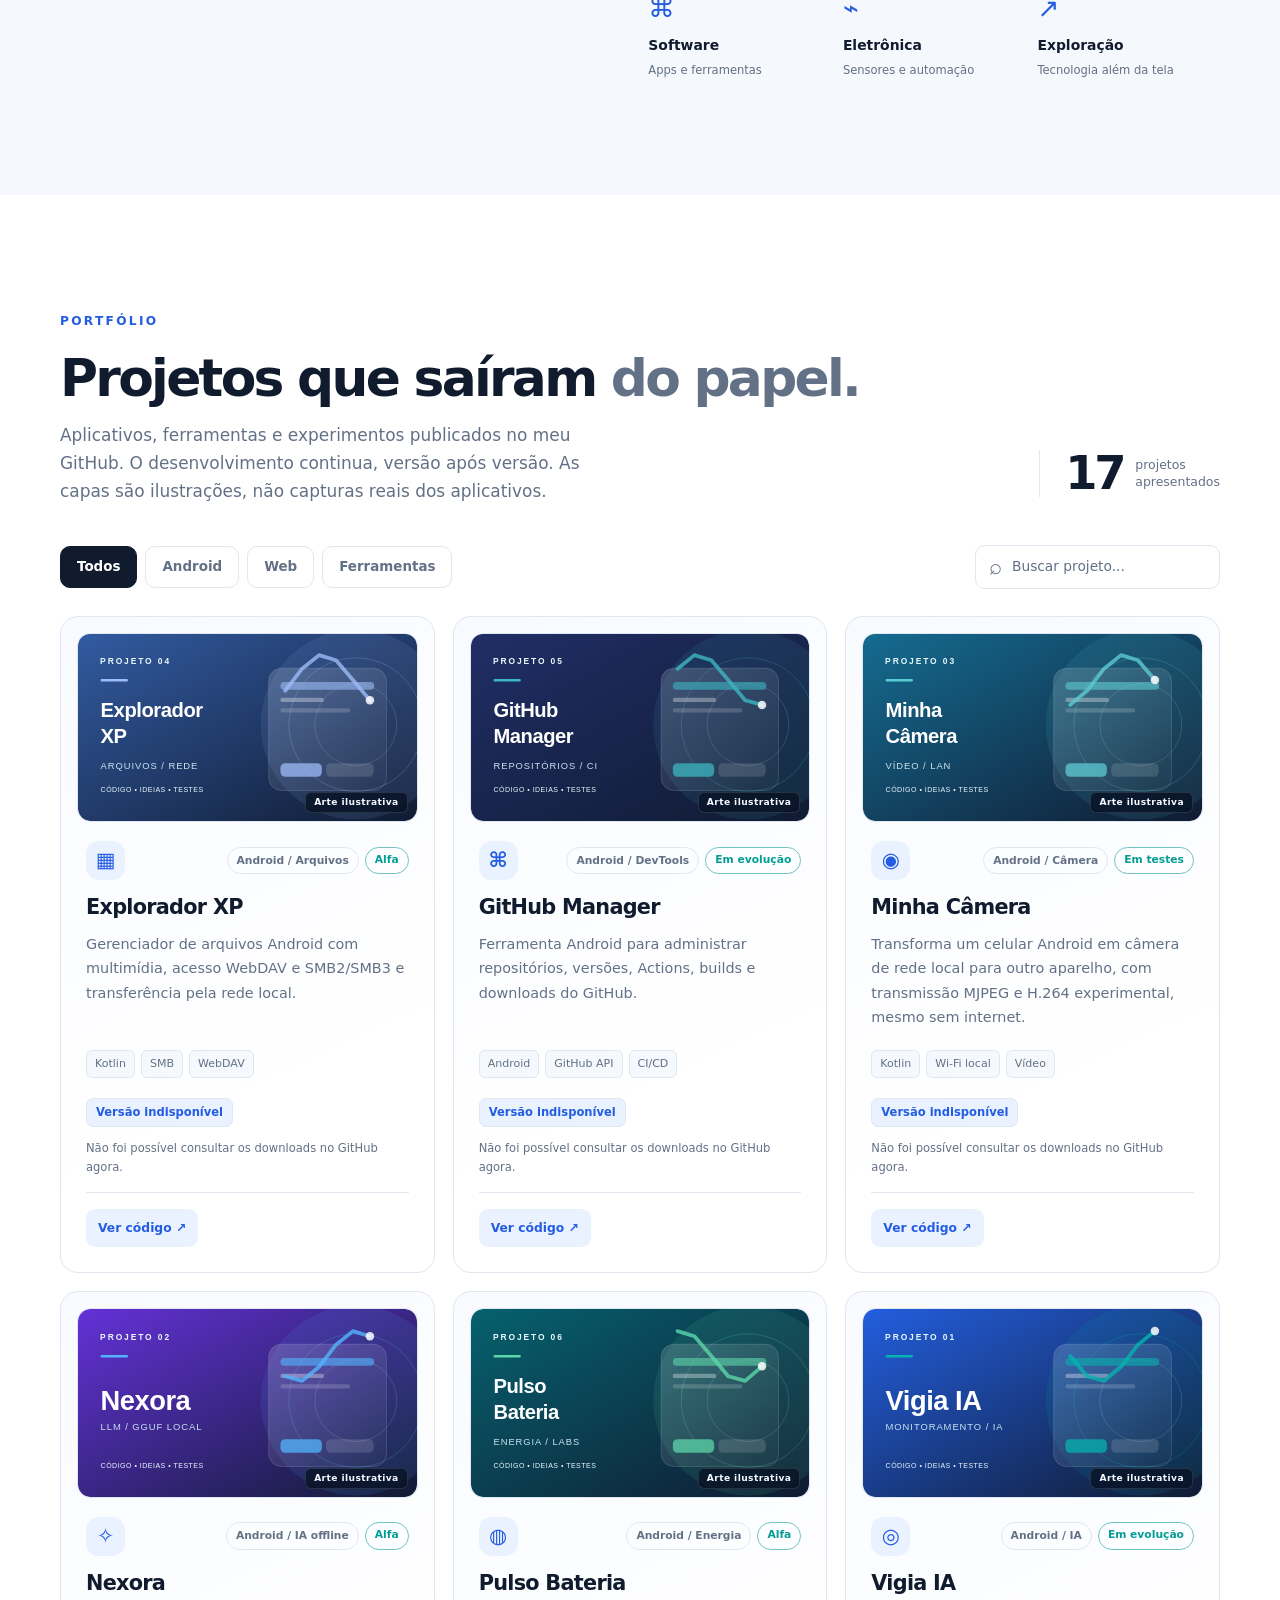
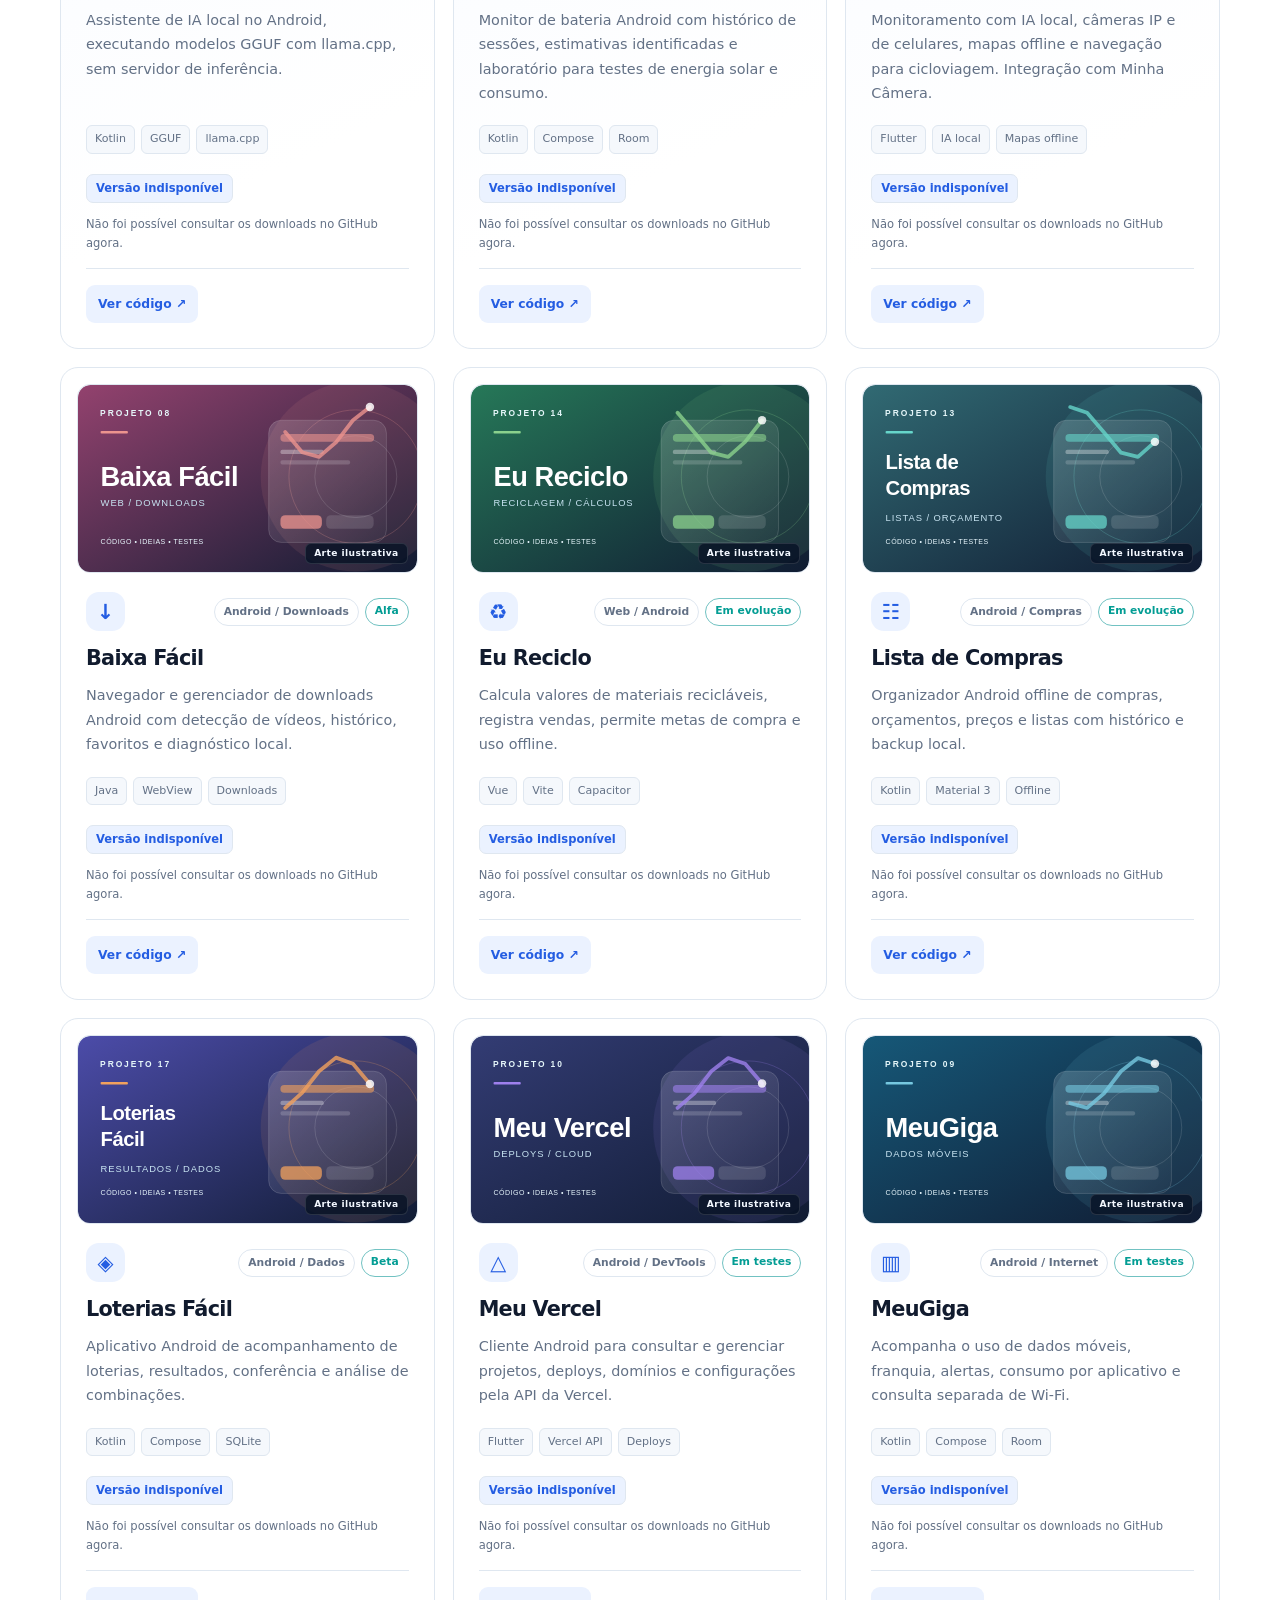
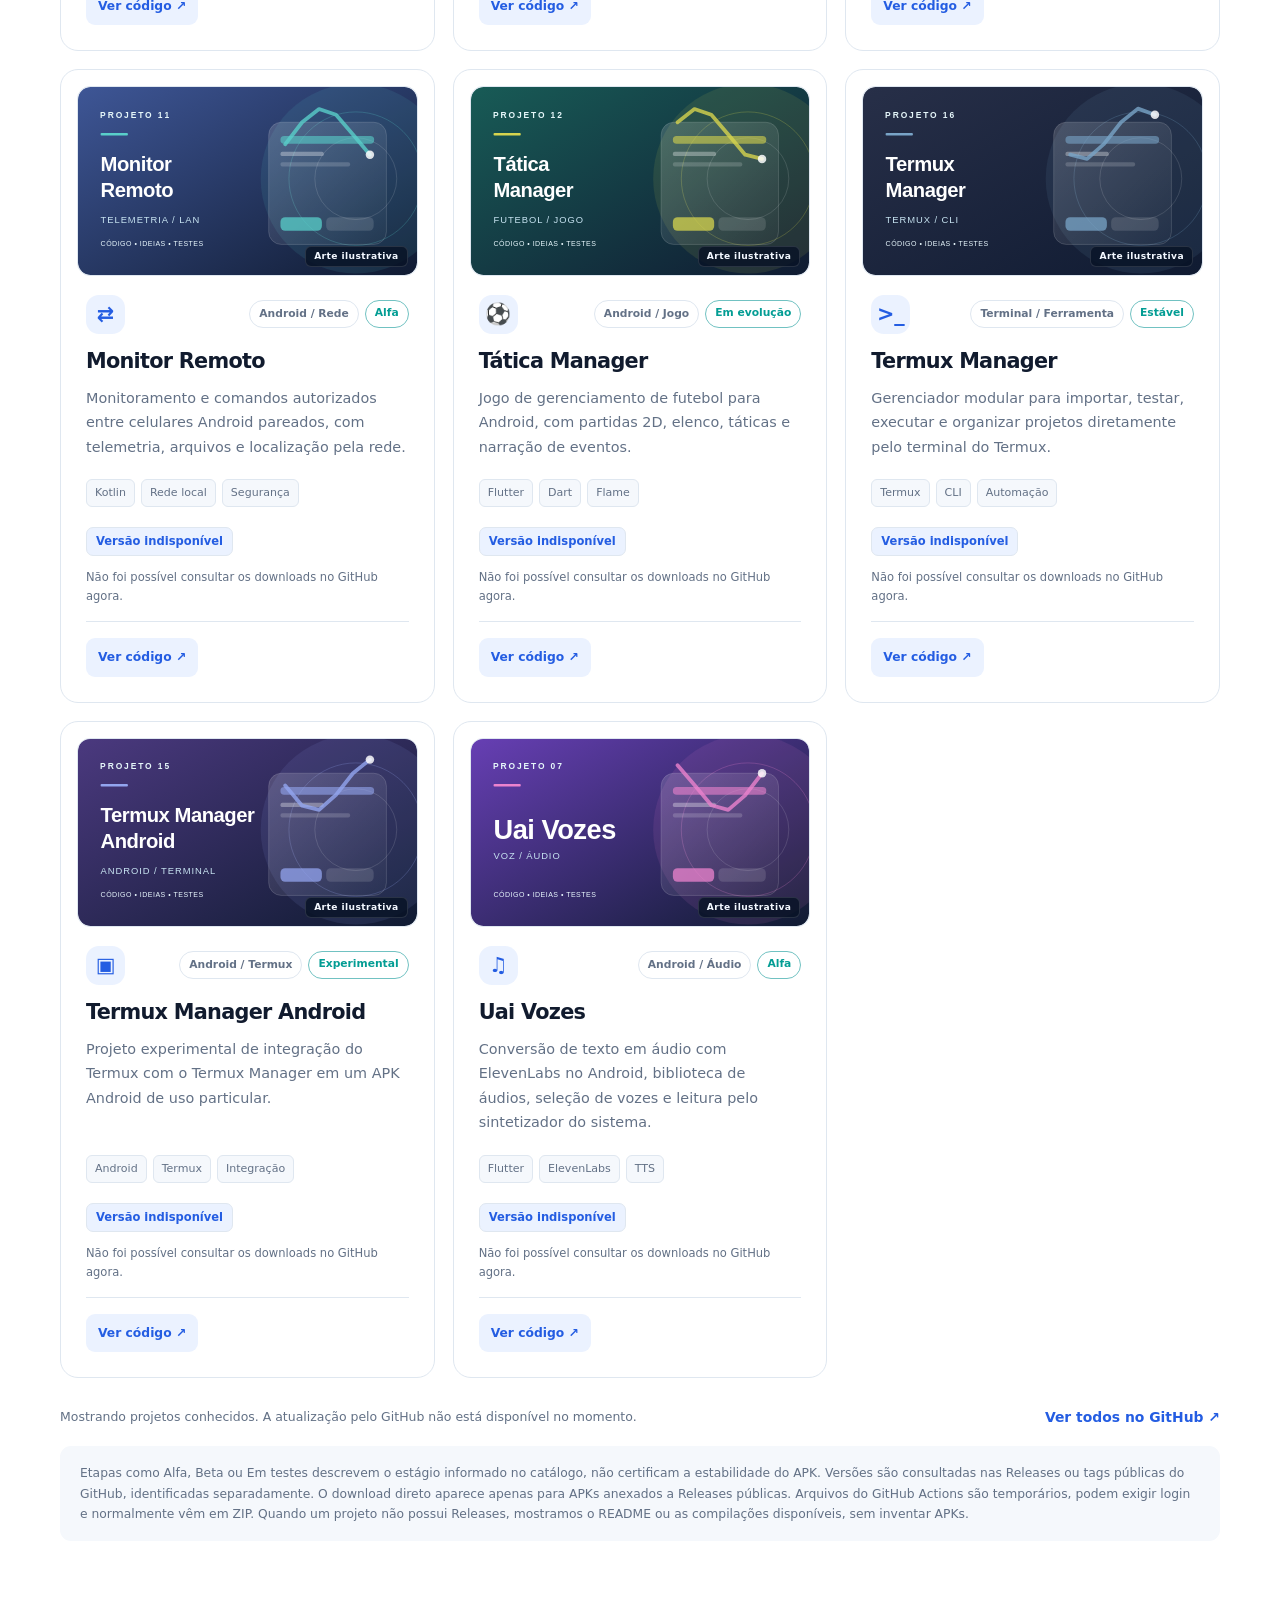
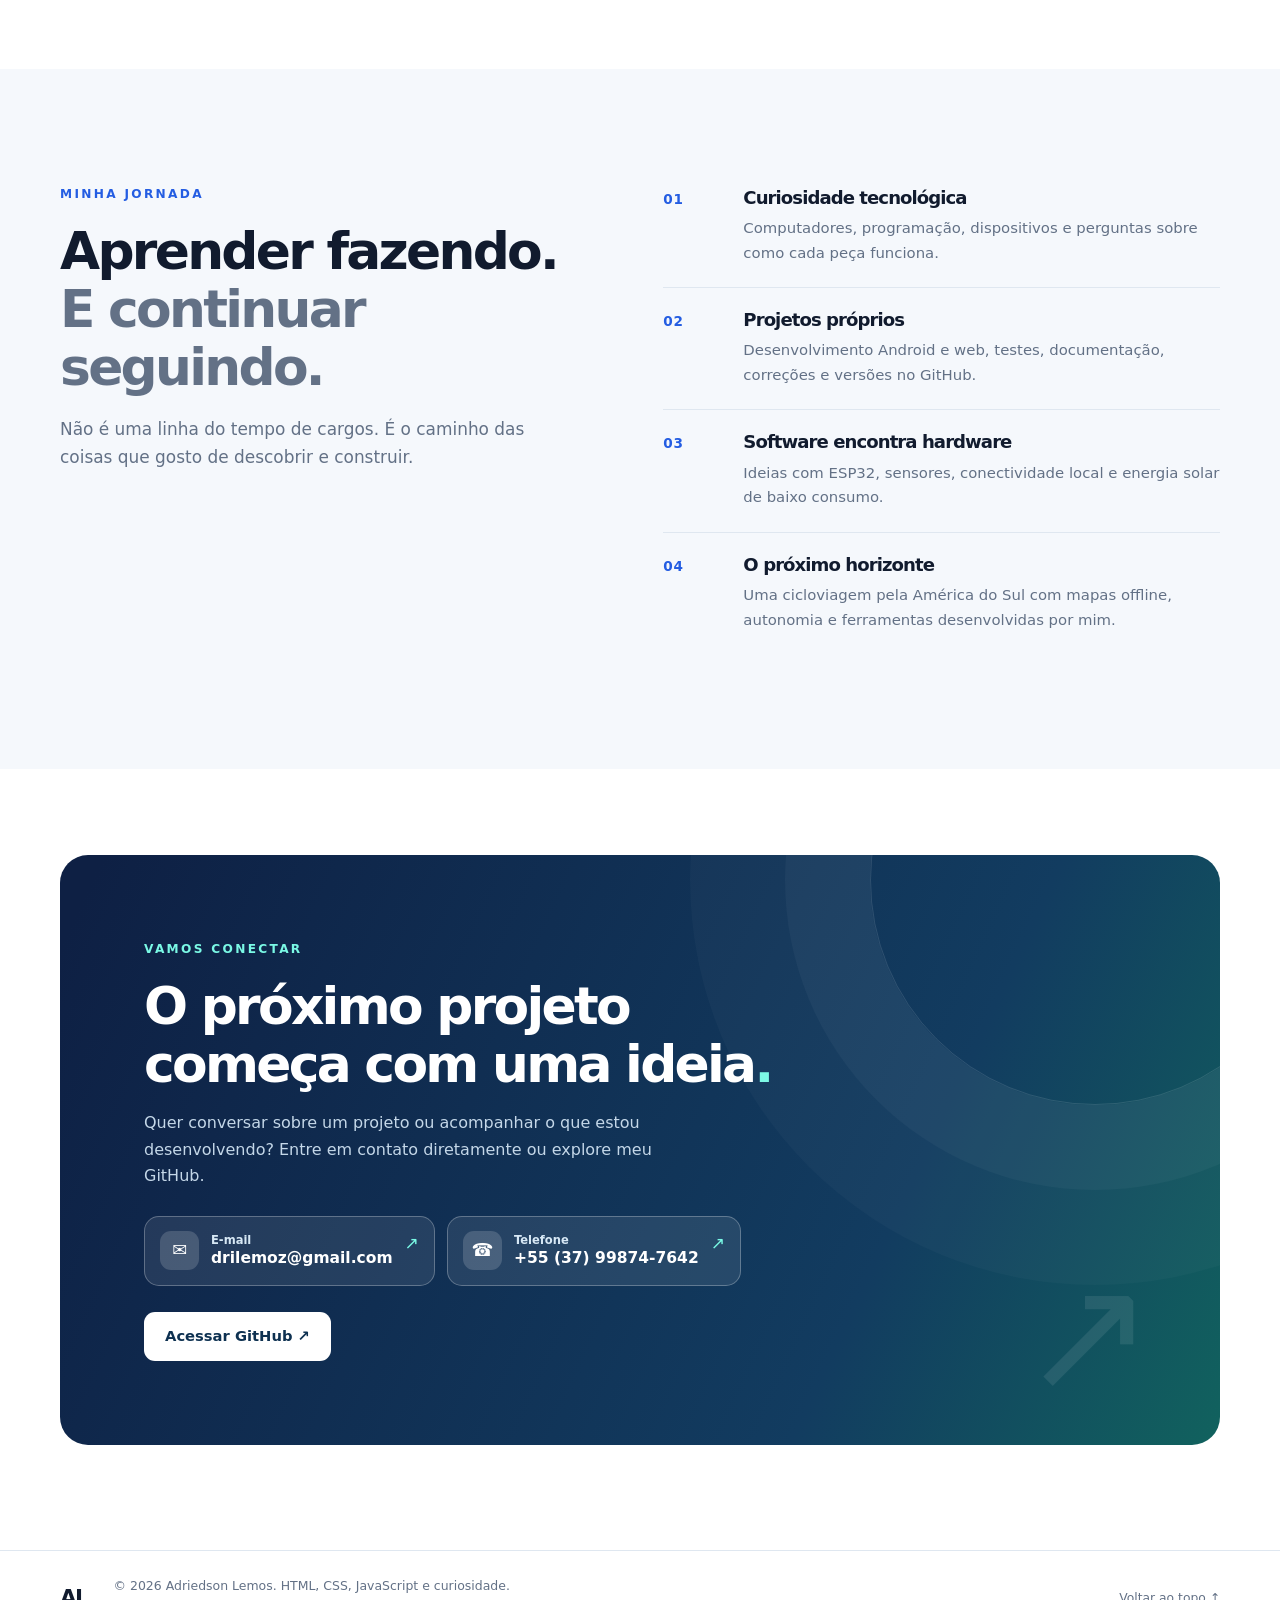
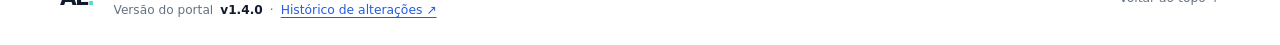
==== commit 308d5ef2: "Atualização • Adriedson Lemos | Tecnologia & Projetos v1.4.0 • GitHub Manager • 17/10/2026 20:45:39" ====
--- a/index.html
+++ b/index.html
@@ -7,10 +7,19 @@
   <meta name="theme-color" content="#ffffff">
   <meta name="color-scheme" content="light dark">
   <meta name="application-name" content="Adriedson Lemos | Portfólio">
-  <meta name="application-version" content="1.3.0">
+  <meta name="application-version" content="1.4.0">
+  <link rel="canonical" href="https://adriedsonlemos.vercel.app/">
+  <meta property="og:url" content="https://adriedsonlemos.vercel.app/">
+  <meta property="og:image" content="https://adriedsonlemos.vercel.app/og-image.png">
+  <meta property="og:image:width" content="1200">
+  <meta property="og:image:height" content="630">
+  <meta property="og:image:alt" content="Adriedson Lemos, portfólio de aplicativos e tecnologia">
+  <meta name="twitter:card" content="summary_large_image">
+  <meta property="og:locale" content="pt_BR">
   <meta property="og:type" content="website">
   <meta property="og:title" content="Adriedson Lemos | Tecnologia e projetos">
   <meta property="og:description" content="Conheça minha história, meus aplicativos e as ideias que estou transformando em projetos.">
+  <script type="application/ld+json">{"@context":"https://schema.org","@type":"Person","name":"Adriedson Lemos","url":"https://adriedsonlemos.vercel.app/","sameAs":["https://github.com/drilemoz"],"knowsAbout":["Android","programação","ESP32","inteligência artificial local","energia solar"]}</script>
   <title>Adriedson Lemos | Tecnologia &amp; Projetos</title>
   <link rel="icon" href="./favicon.svg" type="image/svg+xml">
   <link rel="stylesheet" href="./styles.css">
@@ -73,7 +82,7 @@
     <section id="projetos" class="section projects-section">
       <div class="container">
         <div class="projects-head">
-          <div><p class="kicker">PORTFÓLIO</p><h2>Projetos que saíram <span class="muted">do papel.</span></h2><p class="section-lead">Aplicativos, ferramentas e experimentos publicados no meu GitHub. O desenvolvimento continua, versão após versão.</p></div>
+          <div><p class="kicker">PORTFÓLIO</p><h2>Projetos que saíram <span class="muted">do papel.</span></h2><p class="section-lead">Aplicativos, ferramentas e experimentos publicados no meu GitHub. O desenvolvimento continua, versão após versão. As capas são ilustrações, não capturas reais dos aplicativos.</p></div>
           <div class="projects-count"><strong id="total">...</strong><span>projetos<br>apresentados</span></div>
         </div>
         <div class="controls">
@@ -88,7 +97,7 @@
         <div id="projects" class="project-grid" aria-live="polite" aria-busy="true"></div>
         <p id="empty" class="empty" hidden>Nenhum projeto encontrado. Tente outro filtro.</p>
         <div class="projects-footer"><p id="github-status" role="status">Carregando repositórios públicos...</p><a class="text-link" data-profile href="https://github.com/drilemoz" target="_blank" rel="noopener noreferrer">Ver todos no GitHub ↗</a></div>
-        <p class="notice">O download direto aparece apenas para APKs anexados a Releases públicas. Arquivos do GitHub Actions são temporários, podem exigir login e normalmente vêm em ZIP. Quando um projeto não possui Releases, mostramos o README ou as compilações disponíveis, sem inventar APKs.</p>
+        <p class="notice">Etapas como Alfa, Beta ou Em testes descrevem o estágio informado no catálogo, não certificam a estabilidade do APK. Versões são consultadas nas Releases ou tags públicas do GitHub, identificadas separadamente. O download direto aparece apenas para APKs anexados a Releases públicas. Arquivos do GitHub Actions são temporários, podem exigir login e normalmente vêm em ZIP. Quando um projeto não possui Releases, mostramos o README ou as compilações disponíveis, sem inventar APKs.</p>
       </div>
     </section>
 
@@ -131,7 +140,7 @@
       <a href="#inicio" class="footer-brand" aria-label="Voltar ao início">AL<span>.</span></a>
       <div class="footer-details">
         <p>© <span id="year"></span> Adriedson Lemos. HTML, CSS, JavaScript e curiosidade.</p>
-        <p class="footer-version">Versão do portal <strong>v1.3.0</strong> <span aria-hidden="true">·</span> <a href="https://github.com/drilemoz/adriedsonlemos/blob/main/CHANGELOG.md" target="_blank" rel="noopener noreferrer">Histórico de alterações ↗</a></p>
+        <p class="footer-version">Versão do portal <strong>v1.4.0</strong> <span aria-hidden="true">·</span> <a href="https://github.com/drilemoz/adriedsonlemos/blob/main/CHANGELOG.md" target="_blank" rel="noopener noreferrer">Histórico de alterações ↗</a></p>
       </div>
       <a href="#inicio" class="back-to-top">Voltar ao topo ↑</a>
     </div>
--- a/styles.css
+++ b/styles.css
@@ -281,3 +281,15 @@
   html { scroll-behavior: auto; }
   *,*::before,*::after { transition-duration: .001ms !important; animation-duration: .001ms !important; }
 }
+
+/* v1.4.0: imagens ilustrativas locais, versão e estágio. */
+.project-artwork { margin: -9px -9px 19px; position: relative; overflow: hidden; border-radius: 13px; background: var(--surface-2); aspect-ratio: 9 / 5; border: 1px solid var(--line); }
+.project-cover { display: block; width: 100%; height: 100%; object-fit: cover; }
+.project-artwork figcaption { position: absolute; right: 9px; bottom: 8px; background: rgba(9, 20, 39, .84); color: #f3f8ff; border: 1px solid rgba(255,255,255,.12); border-radius: 6px; padding: 2px 8px; font-size: .57rem; font-weight: 750; letter-spacing: .045em; }
+.project-card-top { align-items: center; margin-bottom: 15px; }
+.project-markers { display: flex; flex-wrap: wrap; gap: 6px; justify-content: flex-end; min-width: 0; }
+.project-kind { white-space: normal; text-align: right; }
+.project-stage { color: var(--teal); border: 1px solid color-mix(in srgb, var(--teal) 50%, var(--line)); border-radius: 100px; padding: 4px 9px; font-size: .67rem; font-weight: 770; line-height: 1.4; }
+.project-version { align-self: flex-start; border-radius: 7px; background: var(--tag); border: 1px solid var(--line); color: var(--blue); font-size: .72rem; font-weight: 740; padding: 4px 9px; margin-bottom: 12px; max-width: 100%; overflow-wrap: anywhere; }
+.project-card .project-artwork + .project-card-top .project-icon { width: 39px; height: 39px; font-size: 1.3rem; }
+@media(max-width:550px) { .project-artwork { margin: -7px -7px 17px; } .project-stage,.project-kind { font-size: .64rem; } }
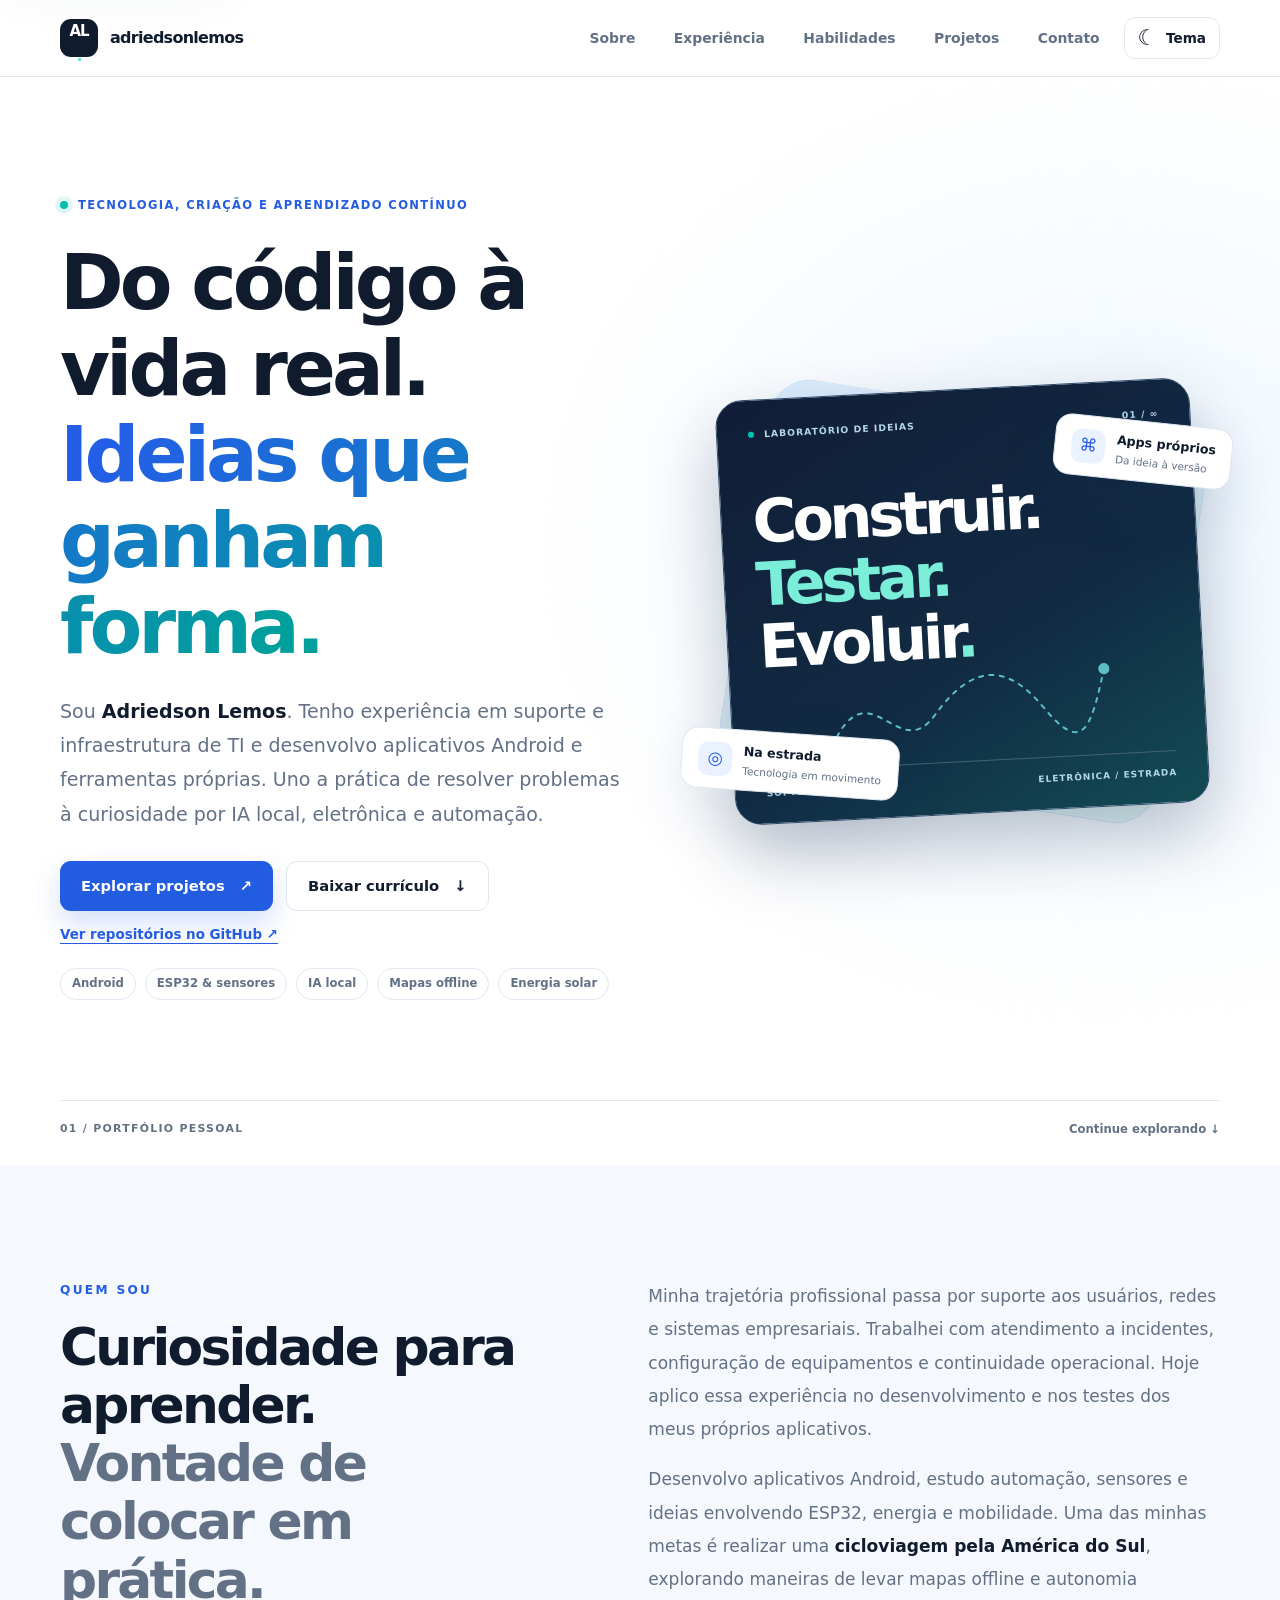
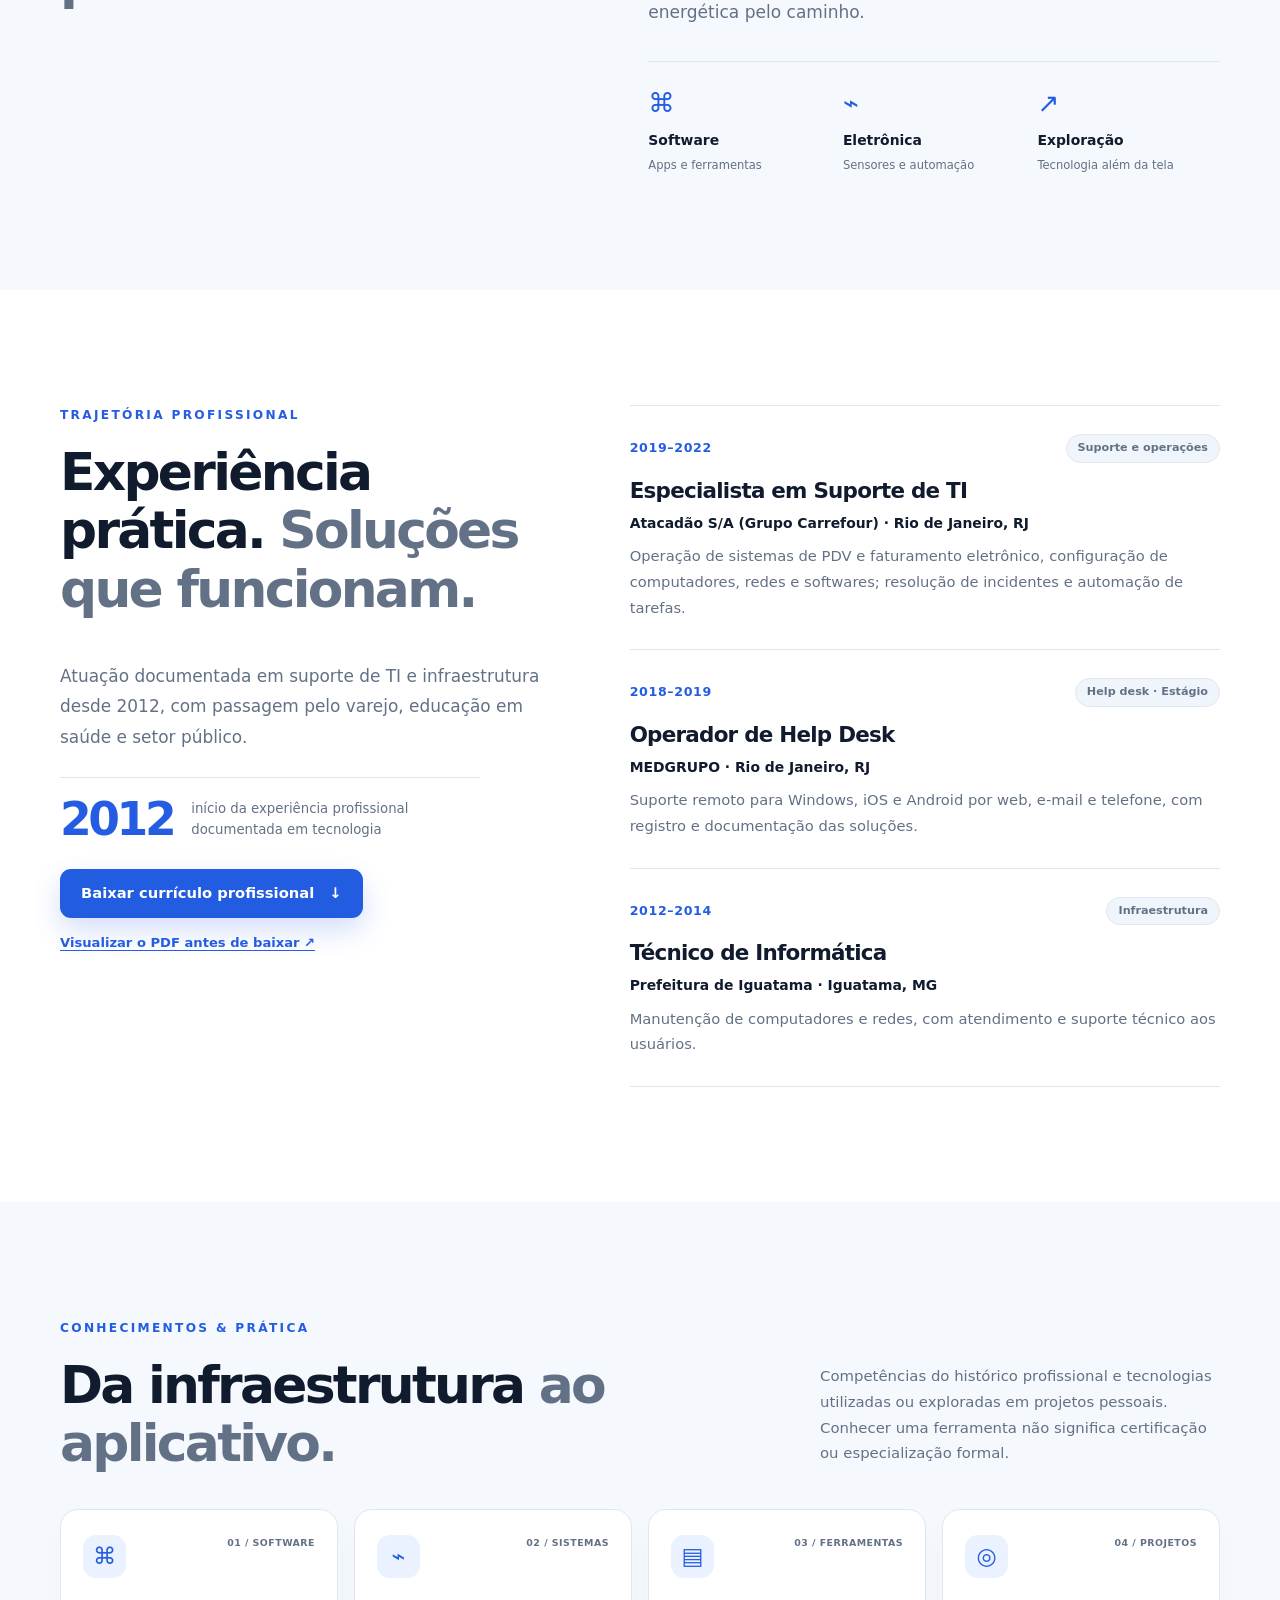
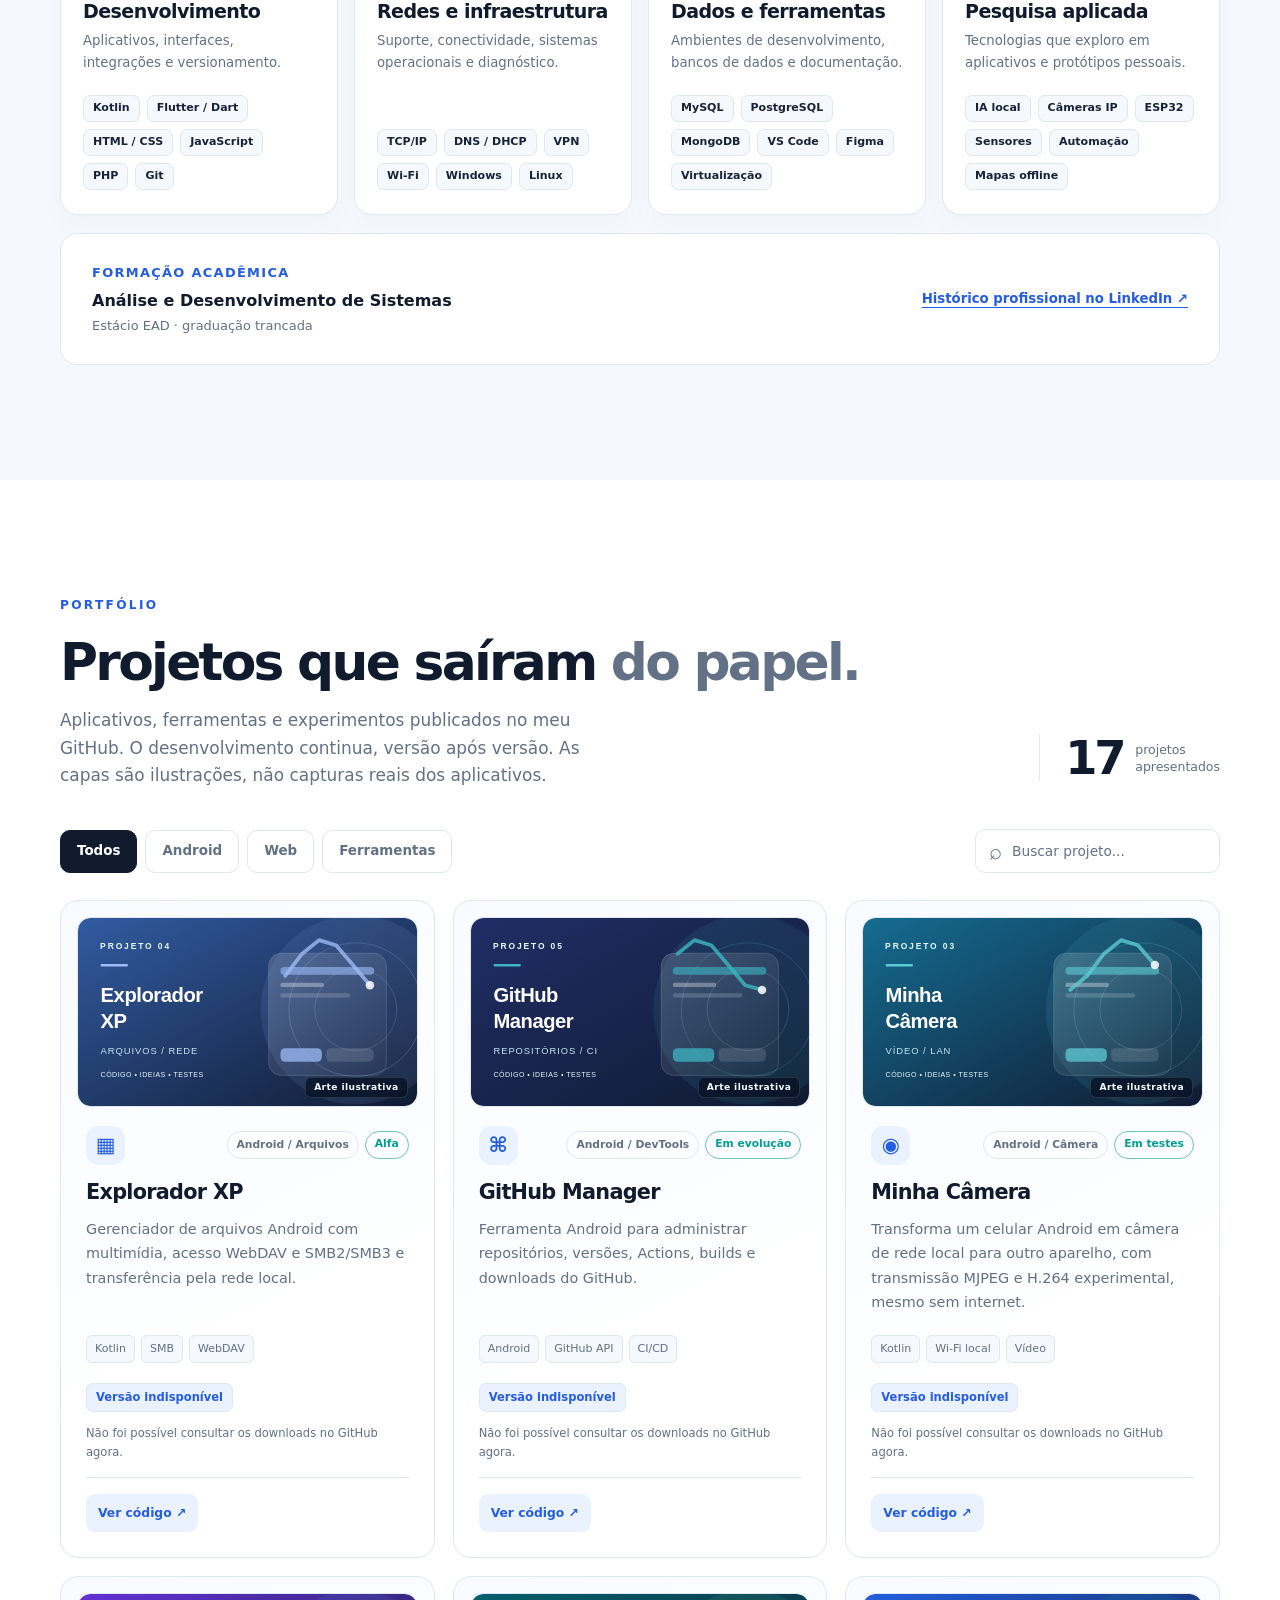
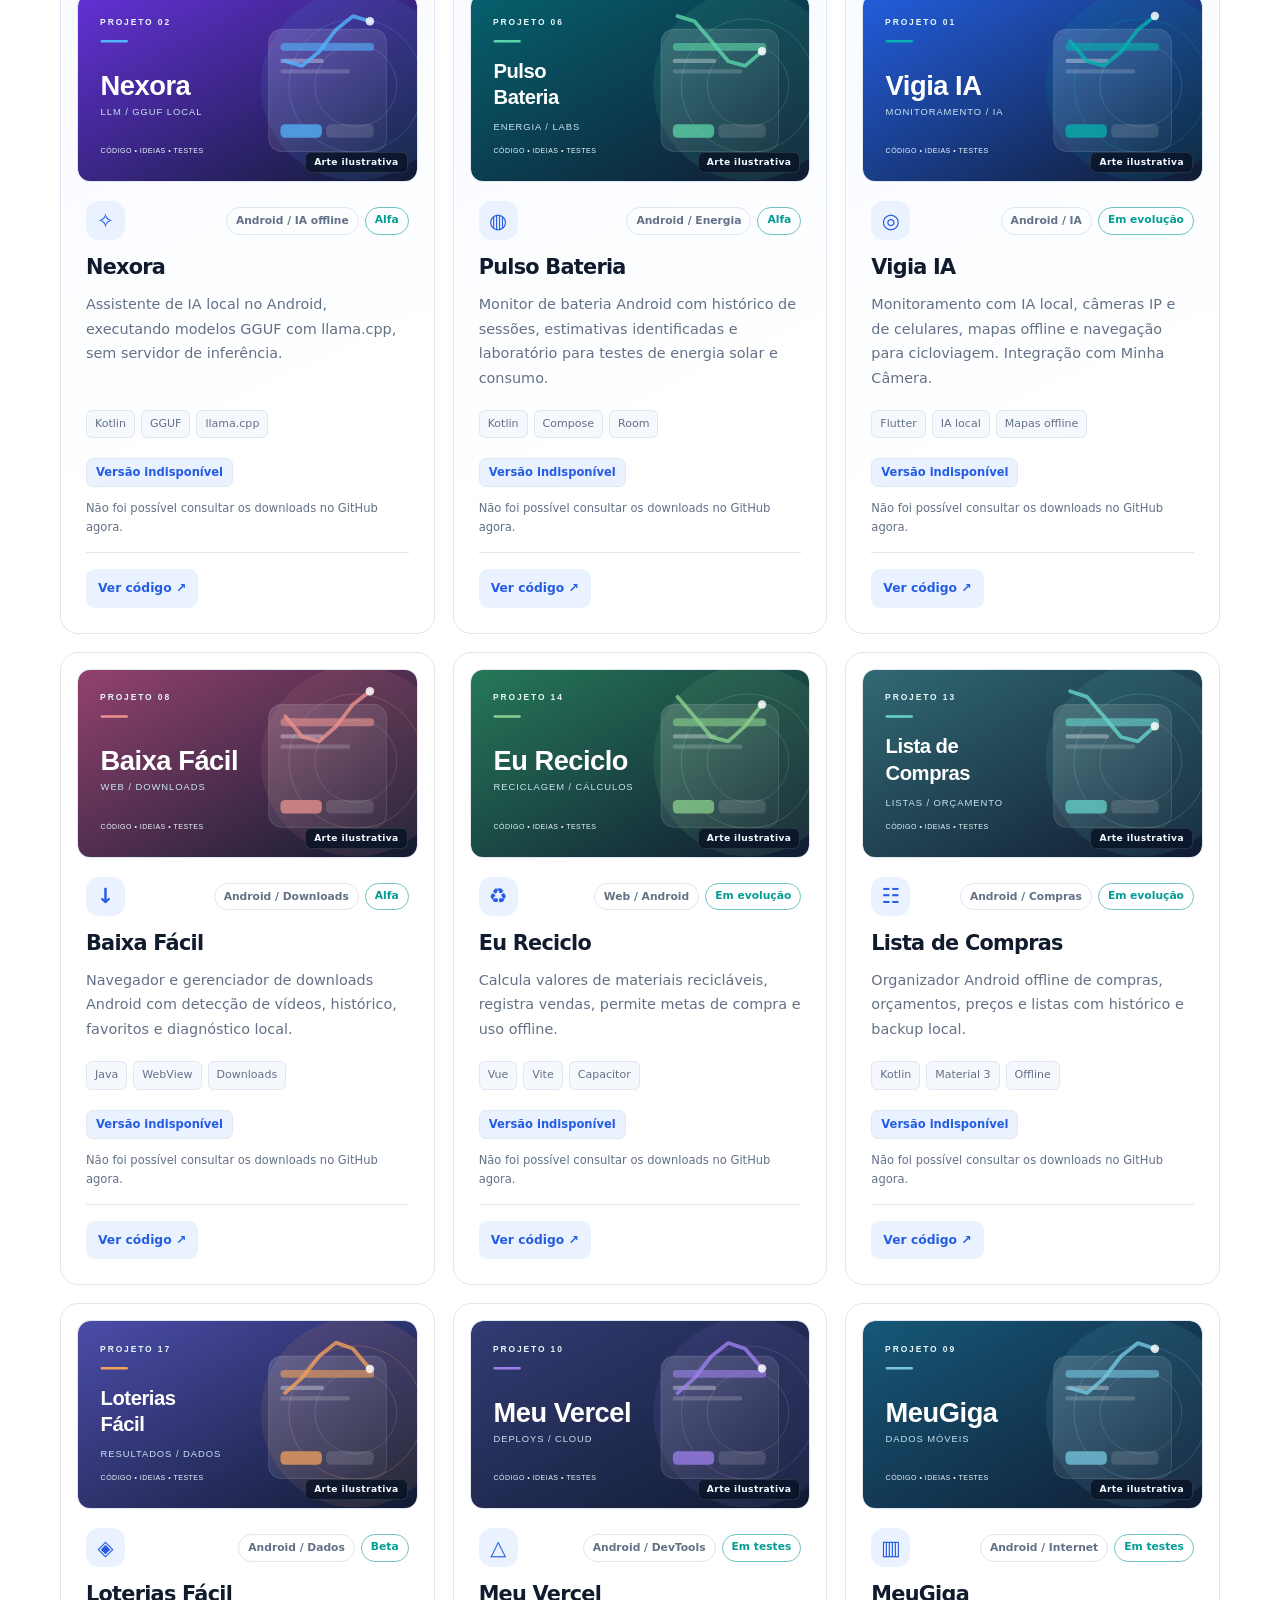
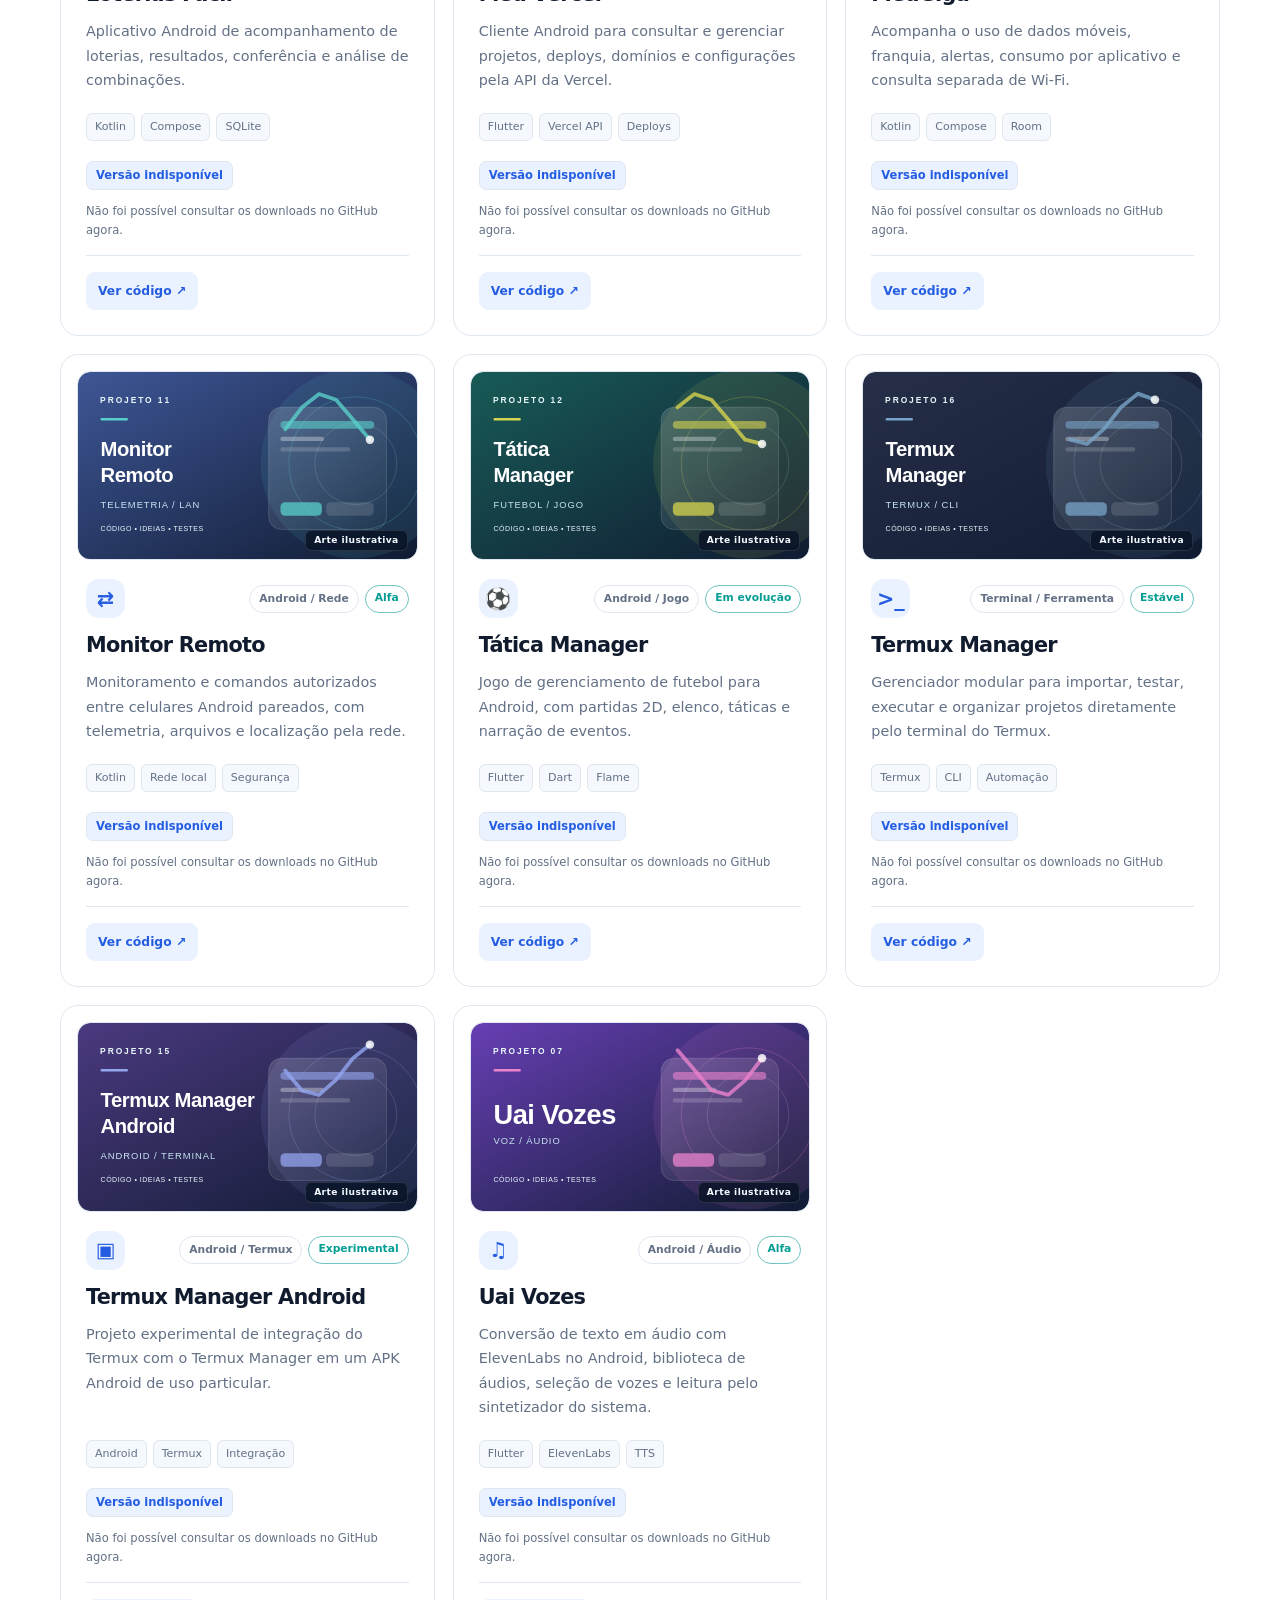
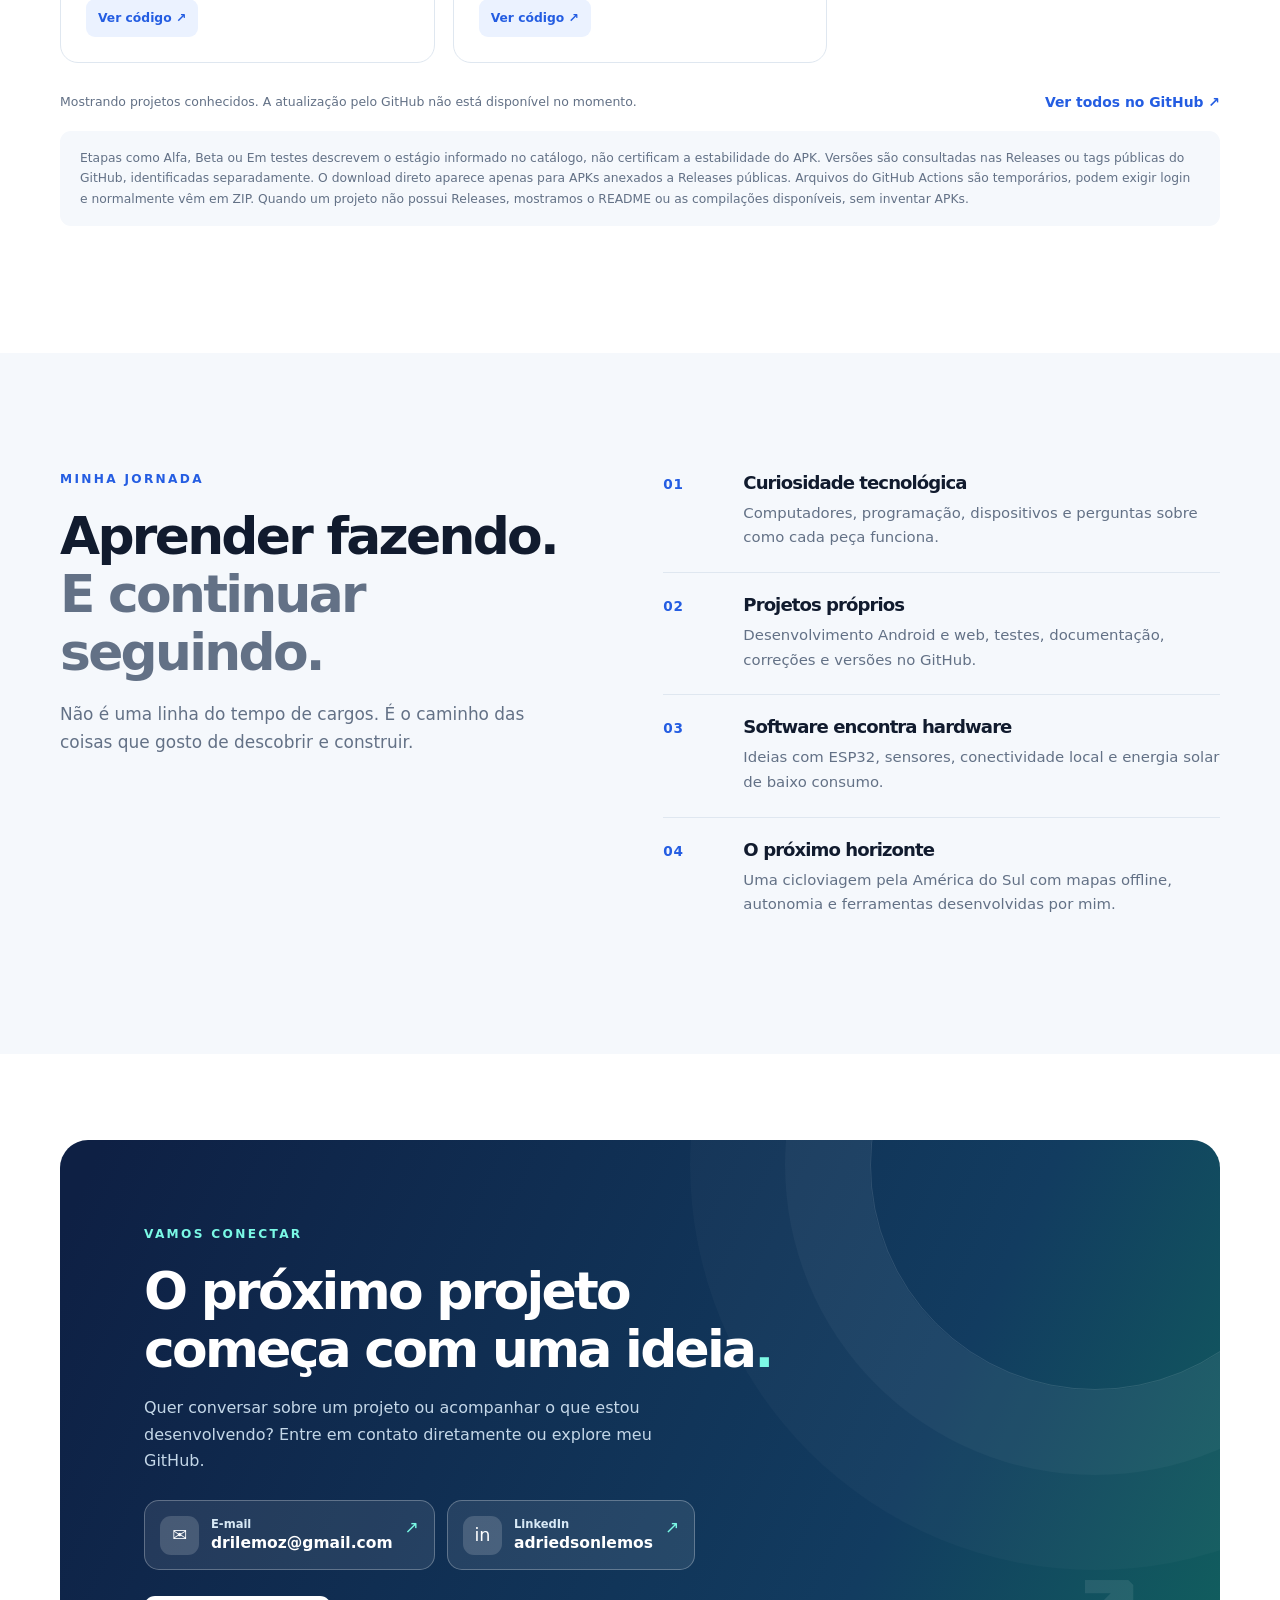
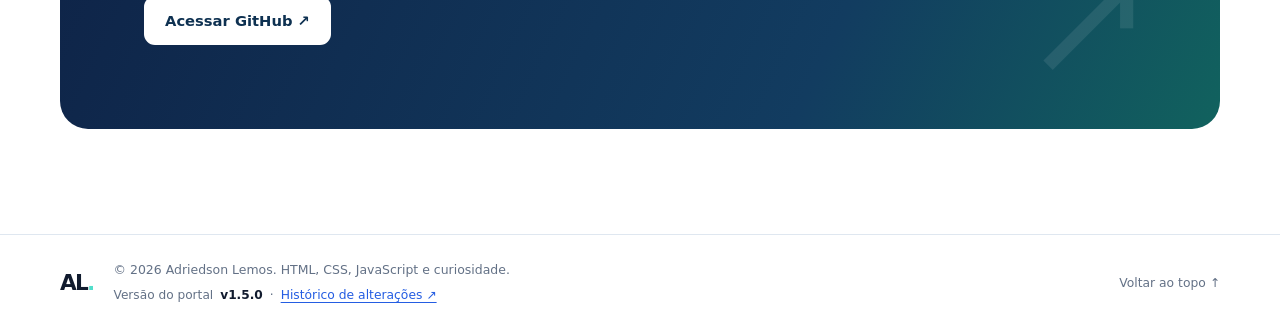
==== commit c44115c5: "Atualização • Adriedson Lemos | Tecnologia & Projetos v1.5.0 • GitHub Manager • 17/10/2026 21:44:04" ====
--- a/index.html
+++ b/index.html
@@ -3,11 +3,11 @@
 <head>
   <meta charset="utf-8">
   <meta name="viewport" content="width=device-width, initial-scale=1">
-  <meta name="description" content="Adriedson Lemos: desenvolvimento Android, programação, eletrônica, ESP32, automação e projetos pessoais.">
+  <meta name="description" content="Adriedson Lemos: experiência em suporte e infraestrutura de TI, desenvolvimento Android, inteligência artificial local e projetos próprios.">
   <meta name="theme-color" content="#ffffff">
   <meta name="color-scheme" content="light dark">
   <meta name="application-name" content="Adriedson Lemos | Portfólio">
-  <meta name="application-version" content="1.4.0">
+  <meta name="application-version" content="1.5.0">
   <link rel="canonical" href="https://adriedsonlemos.vercel.app/">
   <meta property="og:url" content="https://adriedsonlemos.vercel.app/">
   <meta property="og:image" content="https://adriedsonlemos.vercel.app/og-image.png">
@@ -19,7 +19,7 @@
   <meta property="og:type" content="website">
   <meta property="og:title" content="Adriedson Lemos | Tecnologia e projetos">
   <meta property="og:description" content="Conheça minha história, meus aplicativos e as ideias que estou transformando em projetos.">
-  <script type="application/ld+json">{"@context":"https://schema.org","@type":"Person","name":"Adriedson Lemos","url":"https://adriedsonlemos.vercel.app/","sameAs":["https://github.com/drilemoz"],"knowsAbout":["Android","programação","ESP32","inteligência artificial local","energia solar"]}</script>
+  <script type="application/ld+json">{"@context":"https://schema.org","@type":"Person","name":"Adriedson Lemos","url":"https://adriedsonlemos.vercel.app/","sameAs":["https://github.com/drilemoz"],"knowsAbout":["Android","Kotlin","Flutter","suporte técnico de TI","redes","ESP32","inteligência artificial local","energia solar"]}</script>
   <title>Adriedson Lemos | Tecnologia &amp; Projetos</title>
   <link rel="icon" href="./favicon.svg" type="image/svg+xml">
   <link rel="stylesheet" href="./styles.css">
@@ -31,7 +31,7 @@
     <div class="container header-inner">
       <a class="brand" href="#inicio" aria-label="Adriedson Lemos, início"><span class="brand-logo">AL<span>.</span></span><span>adriedson<strong>lemos</strong></span></a>
       <nav id="nav" class="nav" aria-label="Navegação principal">
-        <a href="#sobre">Sobre</a><a href="#projetos">Projetos</a><a href="#jornada">Minha jornada</a><a href="#contato">Contato</a>
+        <a href="#sobre">Sobre</a><a href="#experiencia">Experiência</a><a href="#habilidades">Habilidades</a><a href="#projetos">Projetos</a><a href="#contato">Contato</a>
       </nav>
       <div class="header-actions">
         <button id="theme-toggle" class="icon-btn theme-toggle" type="button" aria-label="Ativar modo escuro"><span class="theme-icon" aria-hidden="true">☾</span><span>Tema</span></button>
@@ -45,8 +45,9 @@
         <div class="hero-content">
           <p class="eyebrow"><span class="live-dot"></span> Tecnologia, criação e aprendizado contínuo</p>
           <h1>Do código à vida real. <span class="gradient-text">Ideias que ganham forma.</span></h1>
-          <p class="lead">Sou <strong>Adriedson Lemos</strong>. Desenvolvo aplicativos, exploro eletrônica e automação e gosto de transformar problemas reais em projetos que posso construir, testar e melhorar.</p>
-          <div class="hero-actions"><a class="btn btn-primary" href="#projetos">Explorar projetos <span aria-hidden="true">↗</span></a><a class="btn btn-outline" data-profile href="https://github.com/drilemoz" target="_blank" rel="noopener noreferrer">Meu GitHub <span aria-hidden="true">↗</span></a></div>
+          <p class="lead">Sou <strong>Adriedson Lemos</strong>. Tenho experiência em suporte e infraestrutura de TI e desenvolvo aplicativos Android e ferramentas próprias. Uno a prática de resolver problemas à curiosidade por IA local, eletrônica e automação.</p>
+          <div class="hero-actions"><a class="btn btn-primary" href="#projetos">Explorar projetos <span aria-hidden="true">↗</span></a><a class="btn btn-outline" href="./assets/docs/curriculo-adriedson-lemos.pdf" download="Curriculo-Adriedson-Lemos.pdf">Baixar currículo <span aria-hidden="true">↓</span></a></div>
+          <p class="hero-profile-link"><a data-profile href="https://github.com/drilemoz" target="_blank" rel="noopener noreferrer">Ver repositórios no GitHub ↗</a></p>
           <div class="hero-tags"><span>Android</span><span>ESP32 &amp; sensores</span><span>IA local</span><span>Mapas offline</span><span>Energia solar</span></div>
         </div>
         <div class="hero-art" aria-label="Painel ilustrativo do laboratório de tecnologia">
@@ -68,7 +69,7 @@
       <div class="container about-grid">
         <div><p class="kicker">QUEM SOU</p><h2>Curiosidade para aprender. <span class="muted">Vontade de colocar em prática.</span></h2></div>
         <div class="about-text">
-          <p>Tenho interesse por tecnologia, programação, eletrônica e por entender o que acontece por trás de cada sistema. Meus projetos nascem dessa curiosidade: experimentar, encontrar limites, corrigir erros e continuar evoluindo.</p>
+          <p>Minha trajetória profissional passa por suporte aos usuários, redes e sistemas empresariais. Trabalhei com atendimento a incidentes, configuração de equipamentos e continuidade operacional. Hoje aplico essa experiência no desenvolvimento e nos testes dos meus próprios aplicativos.</p>
           <p>Desenvolvo aplicativos Android, estudo automação, sensores e ideias envolvendo ESP32, energia e mobilidade. Uma das minhas metas é realizar uma <strong>cicloviagem pela América do Sul</strong>, explorando maneiras de levar mapas offline e autonomia energética pelo caminho.</p>
           <div class="pillars">
             <div><span>⌘</span><strong>Software</strong><small>Apps e ferramentas</small></div>
@@ -76,6 +77,55 @@
             <div><span>↗</span><strong>Exploração</strong><small>Tecnologia além da tela</small></div>
           </div>
         </div>
+      </div>
+    </section>
+
+    <section id="experiencia" class="section career-section" aria-labelledby="career-title">
+      <div class="container career-grid">
+        <div class="career-intro">
+          <p class="kicker">TRAJETÓRIA PROFISSIONAL</p>
+          <h2 id="career-title">Experiência prática. <span class="muted">Soluções que funcionam.</span></h2>
+          <p class="section-lead">Atuação documentada em suporte de TI e infraestrutura desde 2012, com passagem pelo varejo, educação em saúde e setor público.</p>
+          <div class="career-metric"><strong>2012</strong><span>início da experiência profissional documentada em tecnologia</span></div>
+          <a class="btn btn-primary career-download" href="./assets/docs/curriculo-adriedson-lemos.pdf" download="Curriculo-Adriedson-Lemos.pdf">Baixar currículo profissional <span aria-hidden="true">↓</span></a>
+          <a class="career-preview" href="./assets/docs/curriculo-adriedson-lemos.pdf" target="_blank" rel="noopener noreferrer">Visualizar o PDF antes de baixar ↗</a>
+        </div>
+        <div class="career-list">
+          <article class="career-entry">
+            <div class="career-entry-head"><span class="career-year">2019–2022</span><span class="career-category">Suporte e operações</span></div>
+            <h3>Especialista em Suporte de TI</h3>
+            <p class="career-employer">Atacadão S/A (Grupo Carrefour) · Rio de Janeiro, RJ</p>
+            <p>Operação de sistemas de PDV e faturamento eletrônico, configuração de computadores, redes e softwares; resolução de incidentes e automação de tarefas.</p>
+          </article>
+          <article class="career-entry">
+            <div class="career-entry-head"><span class="career-year">2018–2019</span><span class="career-category">Help desk · Estágio</span></div>
+            <h3>Operador de Help Desk</h3>
+            <p class="career-employer">MEDGRUPO · Rio de Janeiro, RJ</p>
+            <p>Suporte remoto para Windows, iOS e Android por web, e-mail e telefone, com registro e documentação das soluções.</p>
+          </article>
+          <article class="career-entry">
+            <div class="career-entry-head"><span class="career-year">2012–2014</span><span class="career-category">Infraestrutura</span></div>
+            <h3>Técnico de Informática</h3>
+            <p class="career-employer">Prefeitura de Iguatama · Iguatama, MG</p>
+            <p>Manutenção de computadores e redes, com atendimento e suporte técnico aos usuários.</p>
+          </article>
+        </div>
+      </div>
+    </section>
+
+    <section id="habilidades" class="section skills-section" aria-labelledby="skills-title">
+      <div class="container">
+        <div class="skills-heading">
+          <div><p class="kicker">CONHECIMENTOS &amp; PRÁTICA</p><h2 id="skills-title">Da infraestrutura <span class="muted">ao aplicativo.</span></h2></div>
+          <p class="section-lead">Competências do histórico profissional e tecnologias utilizadas ou exploradas em projetos pessoais. Conhecer uma ferramenta não significa certificação ou especialização formal.</p>
+        </div>
+        <div class="skills-grid">
+          <article class="skill-panel"><div class="skill-panel-top"><span class="skill-symbol" aria-hidden="true">⌘</span><span class="skill-index">01 / SOFTWARE</span></div><h3>Desenvolvimento</h3><p>Aplicativos, interfaces, integrações e versionamento.</p><div class="skill-tags"><span>Kotlin</span><span>Flutter / Dart</span><span>HTML / CSS</span><span>JavaScript</span><span>PHP</span><span>Git</span></div></article>
+          <article class="skill-panel"><div class="skill-panel-top"><span class="skill-symbol" aria-hidden="true">⌁</span><span class="skill-index">02 / SISTEMAS</span></div><h3>Redes e infraestrutura</h3><p>Suporte, conectividade, sistemas operacionais e diagnóstico.</p><div class="skill-tags"><span>TCP/IP</span><span>DNS / DHCP</span><span>VPN</span><span>Wi-Fi</span><span>Windows</span><span>Linux</span></div></article>
+          <article class="skill-panel"><div class="skill-panel-top"><span class="skill-symbol" aria-hidden="true">▤</span><span class="skill-index">03 / FERRAMENTAS</span></div><h3>Dados e ferramentas</h3><p>Ambientes de desenvolvimento, bancos de dados e documentação.</p><div class="skill-tags"><span>MySQL</span><span>PostgreSQL</span><span>MongoDB</span><span>VS Code</span><span>Figma</span><span>Virtualização</span></div></article>
+          <article class="skill-panel"><div class="skill-panel-top"><span class="skill-symbol" aria-hidden="true">◎</span><span class="skill-index">04 / PROJETOS</span></div><h3>Pesquisa aplicada</h3><p>Tecnologias que exploro em aplicativos e protótipos pessoais.</p><div class="skill-tags"><span>IA local</span><span>Câmeras IP</span><span>ESP32</span><span>Sensores</span><span>Automação</span><span>Mapas offline</span></div></article>
+        </div>
+        <div class="education-strip"><div><span class="education-label">FORMAÇÃO ACADÊMICA</span><strong>Análise e Desenvolvimento de Sistemas</strong><span>Estácio EAD · graduação trancada</span></div><a href="https://www.linkedin.com/in/adriedsonlemos" target="_blank" rel="noopener noreferrer" aria-label="Perfil do LinkedIn informado no currículo">Histórico profissional no LinkedIn ↗</a></div>
       </div>
     </section>
 
@@ -125,9 +175,9 @@
             <span><small>E-mail</small><strong>drilemoz@gmail.com</strong></span>
             <span class="method-arrow" aria-hidden="true">↗</span>
           </a>
-          <a class="contact-method" href="tel:+5537998747642" aria-label="Ligar para +55 37 99874 7642">
-            <span class="method-icon" aria-hidden="true">☎</span>
-            <span><small>Telefone</small><strong>+55 (37) 99874-7642</strong></span>
+          <a class="contact-method" href="https://www.linkedin.com/in/adriedsonlemos" target="_blank" rel="noopener noreferrer" aria-label="Abrir perfil profissional no LinkedIn">
+            <span class="method-icon" aria-hidden="true">in</span>
+            <span><small>LinkedIn</small><strong>adriedsonlemos</strong></span>
             <span class="method-arrow" aria-hidden="true">↗</span>
           </a>
         </div>
@@ -140,7 +190,7 @@
       <a href="#inicio" class="footer-brand" aria-label="Voltar ao início">AL<span>.</span></a>
       <div class="footer-details">
         <p>© <span id="year"></span> Adriedson Lemos. HTML, CSS, JavaScript e curiosidade.</p>
-        <p class="footer-version">Versão do portal <strong>v1.4.0</strong> <span aria-hidden="true">·</span> <a href="https://github.com/drilemoz/adriedsonlemos/blob/main/CHANGELOG.md" target="_blank" rel="noopener noreferrer">Histórico de alterações ↗</a></p>
+        <p class="footer-version">Versão do portal <strong>v1.5.0</strong> <span aria-hidden="true">·</span> <a href="https://github.com/drilemoz/adriedsonlemos/blob/main/CHANGELOG.md" target="_blank" rel="noopener noreferrer">Histórico de alterações ↗</a></p>
       </div>
       <a href="#inicio" class="back-to-top">Voltar ao topo ↑</a>
     </div>
--- a/styles.css
+++ b/styles.css
@@ -293,3 +293,60 @@
 .project-version { align-self: flex-start; border-radius: 7px; background: var(--tag); border: 1px solid var(--line); color: var(--blue); font-size: .72rem; font-weight: 740; padding: 4px 9px; margin-bottom: 12px; max-width: 100%; overflow-wrap: anywhere; }
 .project-card .project-artwork + .project-card-top .project-icon { width: 39px; height: 39px; font-size: 1.3rem; }
 @media(max-width:550px) { .project-artwork { margin: -7px -7px 17px; } .project-stage,.project-kind { font-size: .64rem; } }
+
+
+/* v1.5.0: trajetória profissional, competências e currículo público */
+.hero-profile-link { margin: -17px 0 22px; font-size: .84rem; font-weight: 700; }
+.hero-profile-link a { color: var(--blue); text-decoration: underline; text-underline-offset: 4px; }
+.career-section { background: var(--bg); }
+.career-grid { display: grid; grid-template-columns: minmax(0,.91fr) minmax(0,1.09fr); align-items: start; gap: clamp(36px,6vw,100px); }
+.career-intro h2 { max-width: 520px; }
+.career-intro .section-lead { margin: 25px 0; line-height: 1.8; }
+.career-metric { display: flex; align-items: center; gap: 18px; padding: 19px 0 26px; margin-top: 6px; border-top: 1px solid var(--line); max-width: 420px; }
+.career-metric strong { font-size: 2.85rem; line-height: 1; color: var(--blue); letter-spacing: -.075em; }
+.career-metric span { color: var(--muted); max-width: 230px; font-size: .83rem; line-height: 1.55; }
+.career-download { max-width: 100%; }
+.career-preview { display: block; margin-top: 14px; font-size: .82rem; font-weight: 700; color: var(--blue); width: fit-content; text-decoration: underline; text-underline-offset: 3px; }
+.career-list { border-top: 1px solid var(--line); }
+.career-entry { padding: 28px 0 29px; border-bottom: 1px solid var(--line); }
+.career-entry-head { display: flex; flex-wrap: wrap; align-items: center; justify-content: space-between; gap: 9px; margin-bottom: 16px; }
+.career-year { color: var(--blue); font-size: .79rem; font-weight: 850; letter-spacing: .05em; }
+.career-category { font-size: .7rem; font-weight: 740; color: var(--muted); background: var(--surface-2); border: 1px solid var(--line); border-radius: 99px; padding: 4px 11px; }
+.career-entry h3 { margin: 0 0 6px; font-size: 1.34rem; letter-spacing: -.035em; }
+.career-employer { color: var(--heading) !important; font-size: .87rem !important; font-weight: 700; }
+.career-entry p { margin: 8px 0 0; line-height: 1.75; font-size: .92rem; color: var(--muted); }
+.skills-section { background: var(--subtle); }
+.skills-heading { display: flex; align-items: end; justify-content: space-between; gap: 36px; margin-bottom: 37px; }
+.skills-heading h2 { margin-bottom: 0; max-width: 610px; }
+.skills-heading .section-lead { max-width: 400px; font-size: .93rem; line-height: 1.72; margin-bottom: 5px; }
+.skills-grid { display: grid; grid-template-columns: repeat(4,minmax(0,1fr)); gap: 16px; }
+.skill-panel { border: 1px solid var(--line); border-radius: 18px; background: var(--surface); padding: 25px 22px 24px; min-width: 0; display: flex; flex-direction: column; box-shadow: 0 12px 28px rgba(37,66,121,.025); }
+.skill-panel-top { display: flex; align-items: start; justify-content: space-between; margin-bottom: 23px; gap: 6px; }
+.skill-symbol { display: grid; place-items: center; width: 43px; height: 43px; border-radius: 13px; color: var(--blue); background: var(--tag); font-size: 1.45rem; }
+.skill-index { color: var(--muted); font-size: .59rem; font-weight: 790; white-space: nowrap; letter-spacing: .05em; }
+.skill-panel h3 { font-size: 1.19rem; margin-bottom: 8px; letter-spacing: -.03em; }
+.skill-panel p { font-size: .83rem; line-height: 1.62; color: var(--muted); margin-bottom: 22px; }
+.skill-tags { display: flex; gap: 7px; flex-wrap: wrap; margin-top: auto; }
+.skill-tags span { padding: 5px 9px; border: 1px solid var(--line); background: var(--subtle); border-radius: 7px; font-size: .69rem; line-height: 1.35; color: var(--ink); font-weight: 660; }
+.education-strip { display: flex; align-items: center; justify-content: space-between; gap: 22px; padding: 28px 31px; background: var(--surface); border: 1px solid var(--line); border-radius: 17px; margin-top: 18px; }
+.education-strip > div { display: flex; flex-direction: column; gap: 3px; }
+.education-label { color: var(--blue) !important; letter-spacing: .1em; font-weight: 800; font-size: .65rem; margin-bottom: 4px; }
+.education-strip strong { font-size: 1rem; line-height: 1.35; color: var(--heading); }
+.education-strip span { font-size: .81rem; color: var(--muted); }
+.education-strip a { color: var(--blue); font-weight: 760; font-size: .83rem; text-decoration: underline; text-underline-offset: 4px; }
+@media (max-width: 1020px) { .skills-grid { grid-template-columns: repeat(2,minmax(0,1fr)); } }
+@media (max-width: 760px) {
+  .career-grid { grid-template-columns: 1fr; gap: 38px; }
+  .career-entry:first-child { padding-top: 27px; }
+  .skills-heading { display: block; }
+  .skills-heading .section-lead { margin-top: 20px; max-width: 540px; }
+  .education-strip { flex-direction: column; align-items: start; gap: 16px; }
+}
+@media (max-width: 550px) {
+  .skills-grid { grid-template-columns: 1fr; }
+  .skill-panel { padding: 23px; }
+  .education-strip { padding: 23px; }
+  .career-entry-head { align-items: start; }
+  .career-entry h3 { font-size: 1.2rem; }
+  .career-metric strong { font-size: 2.45rem; }
+}
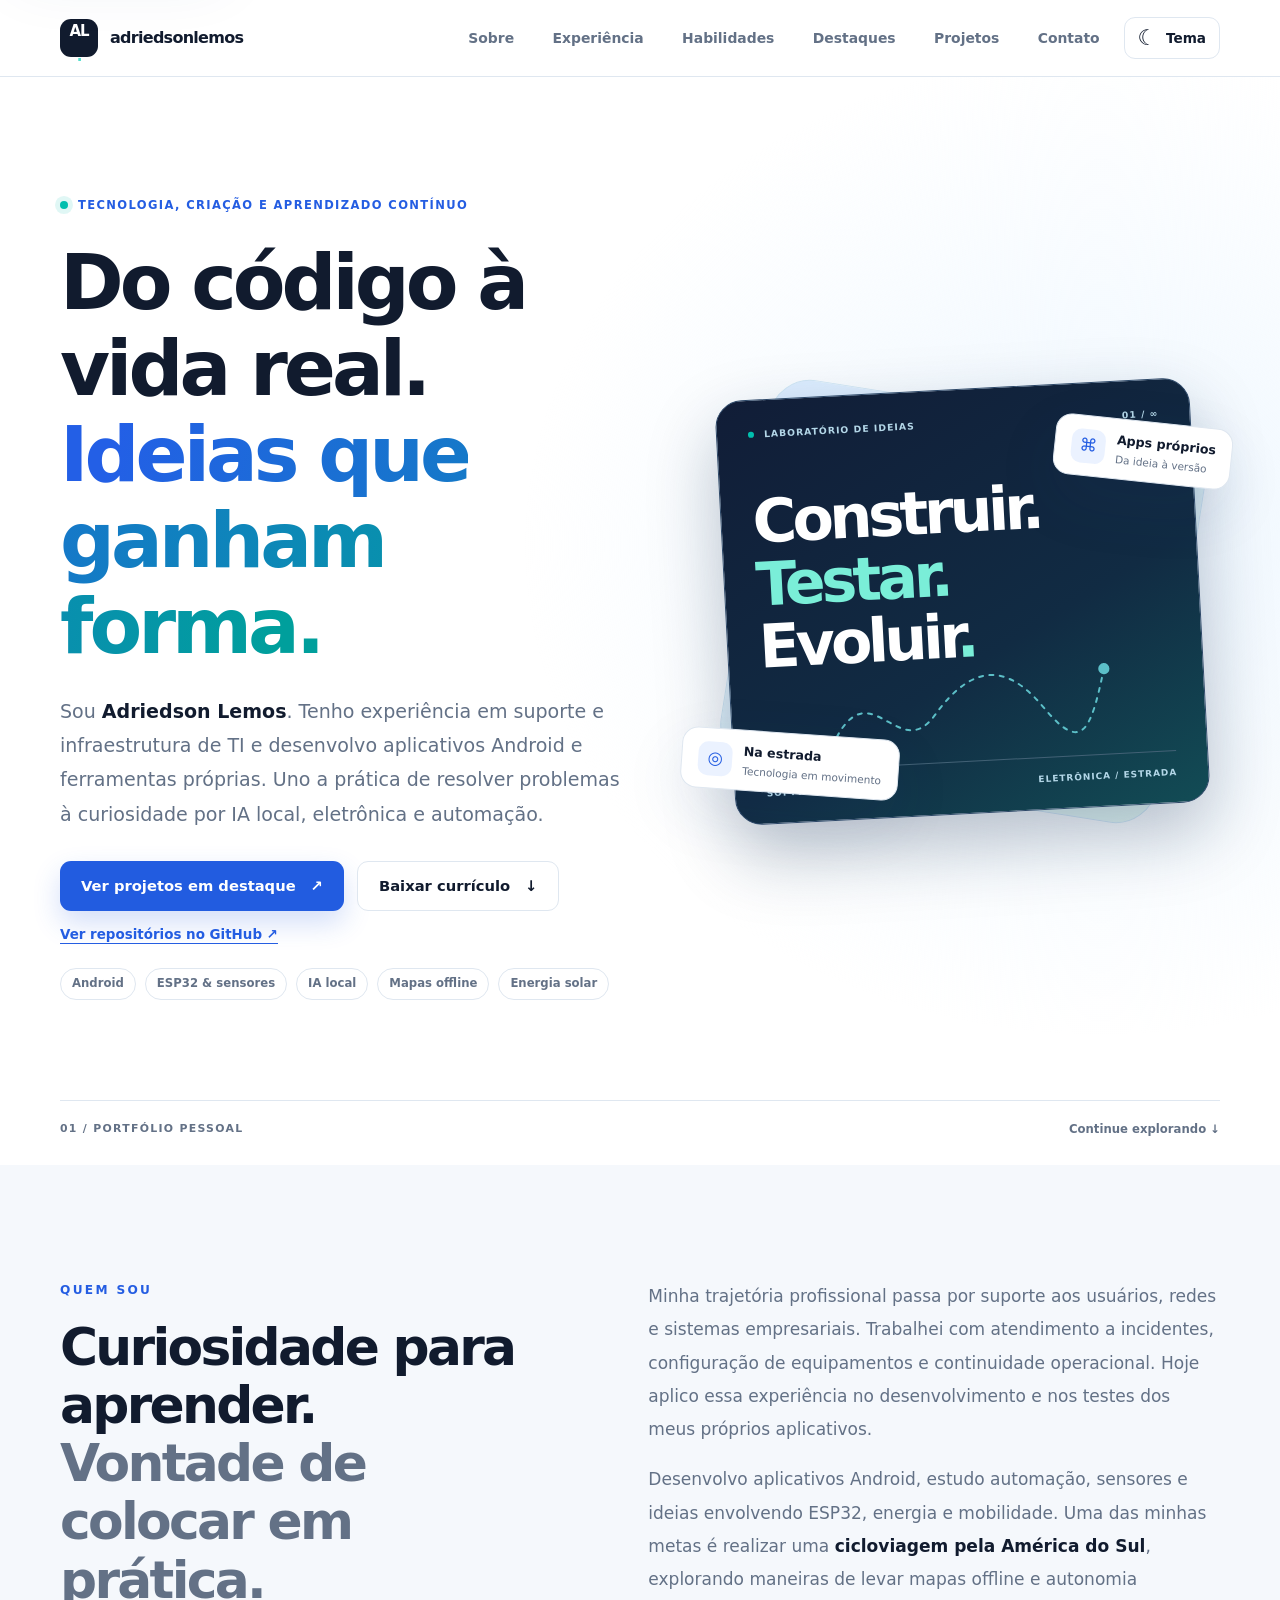
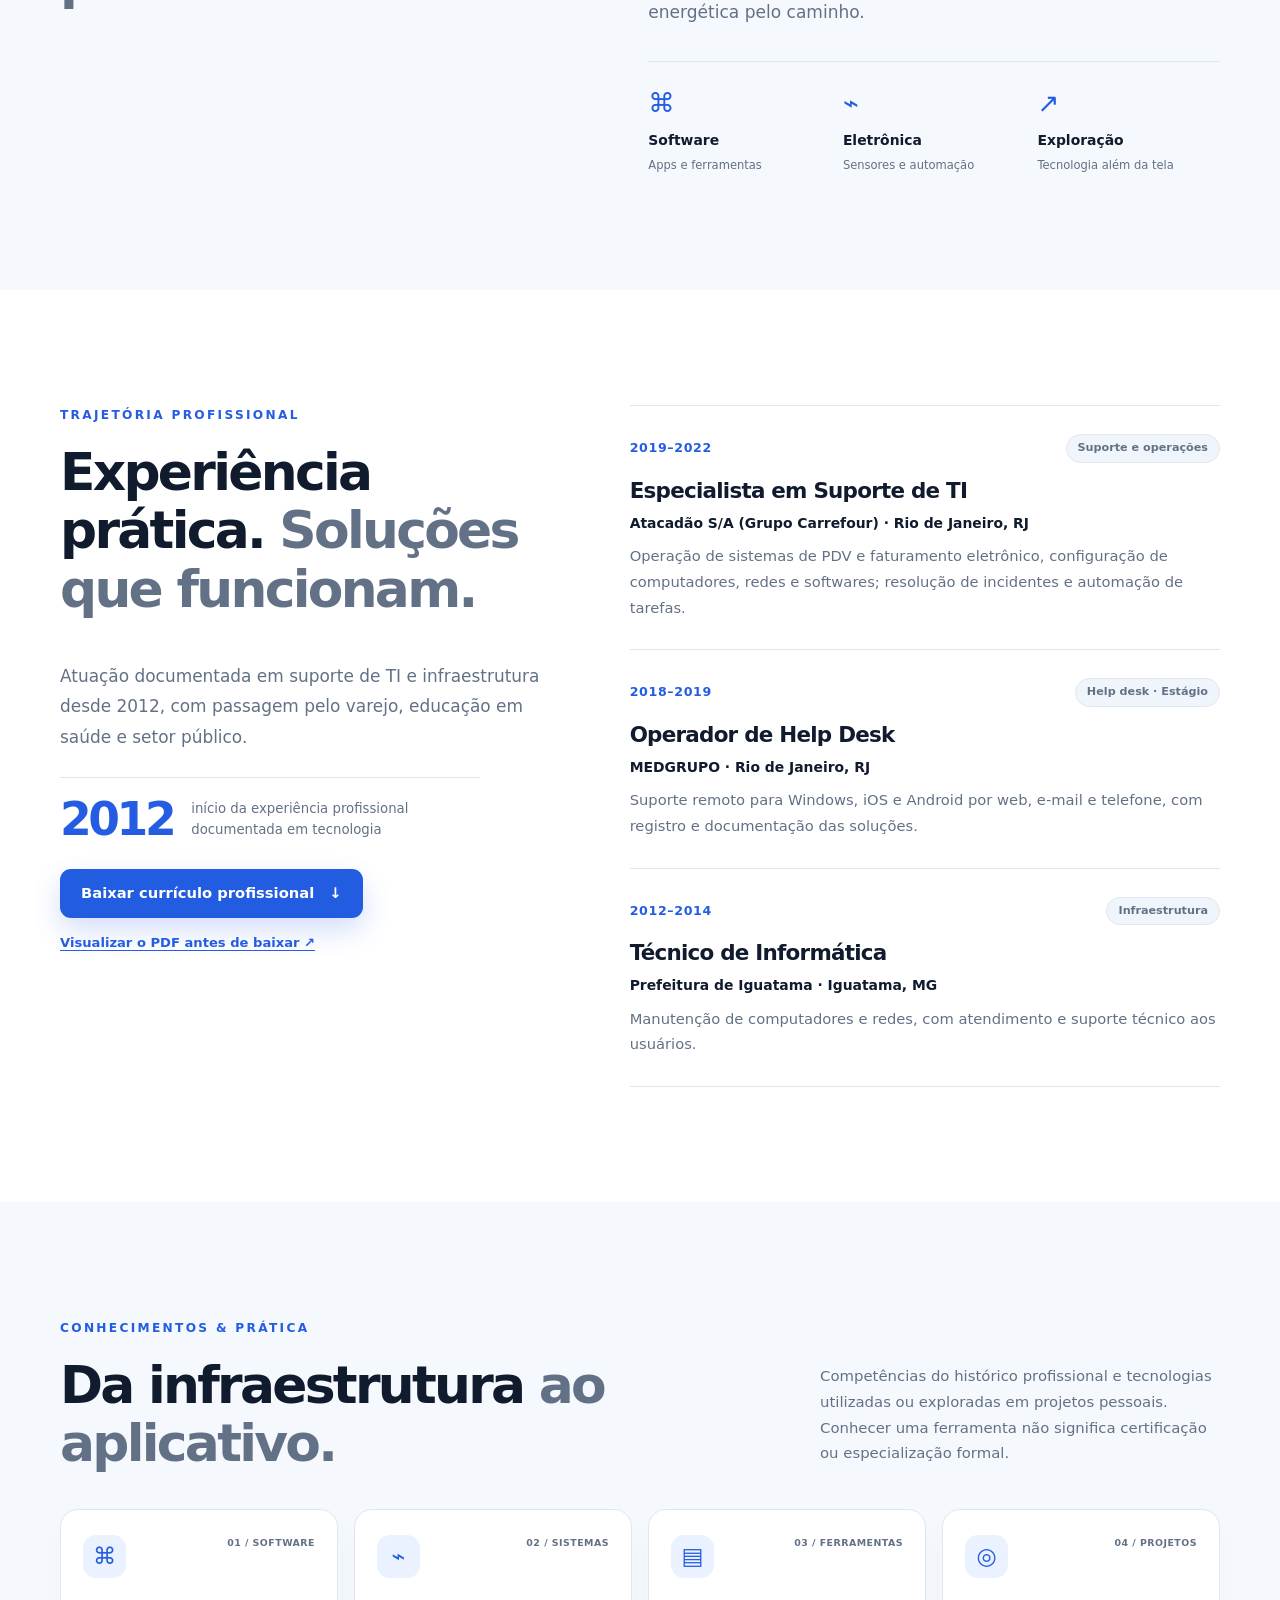
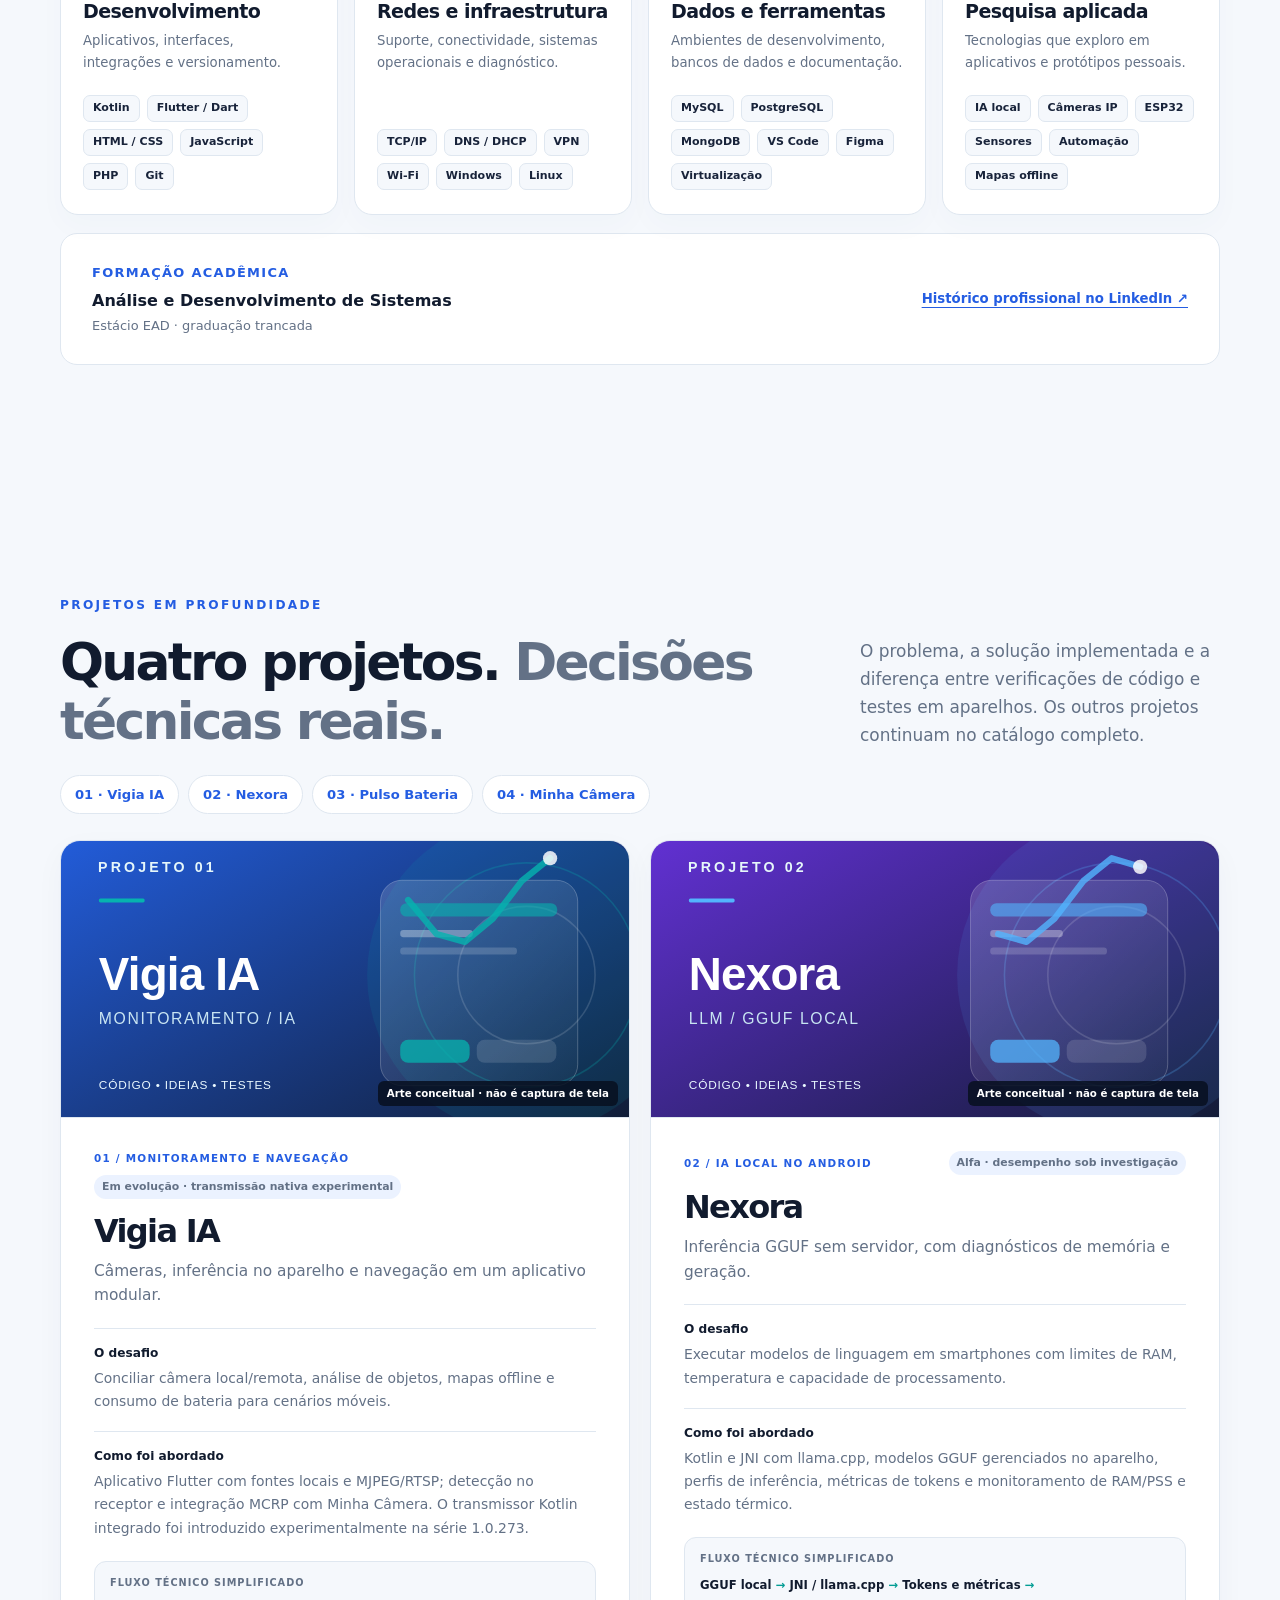
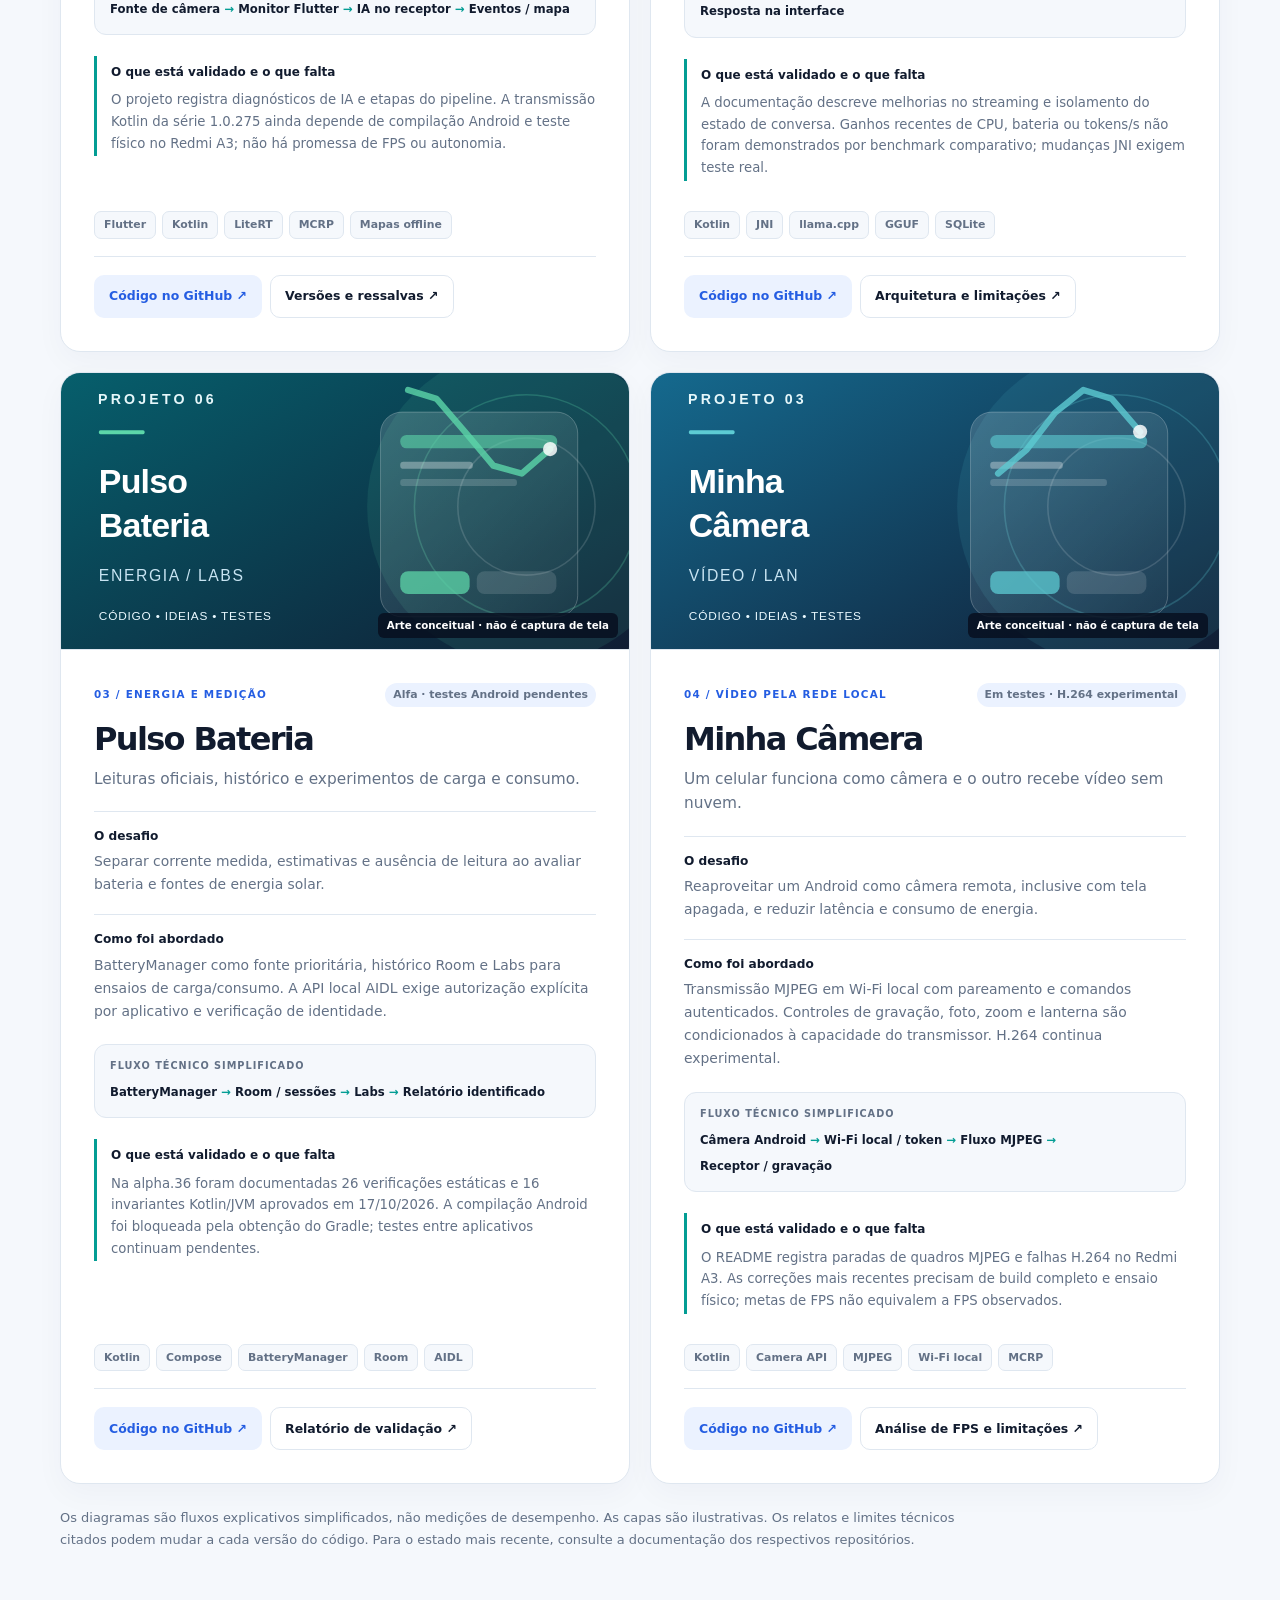
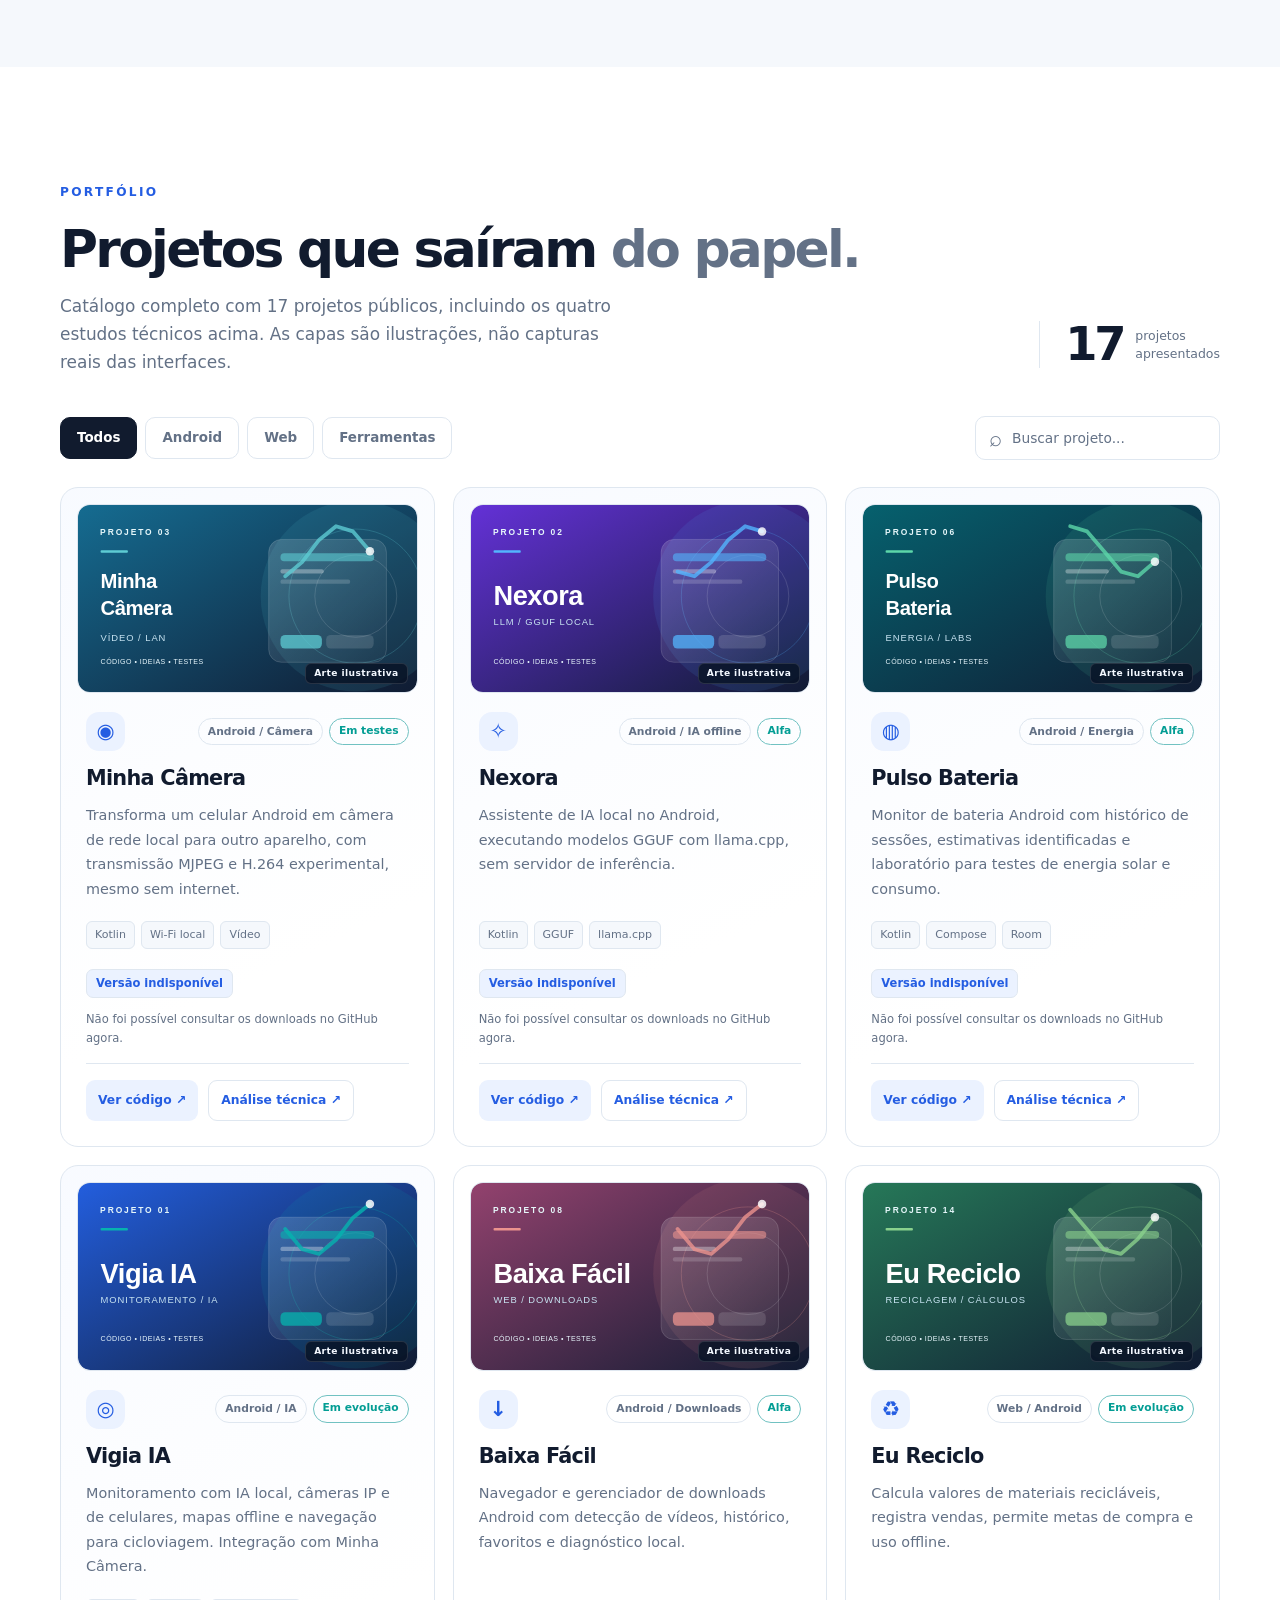
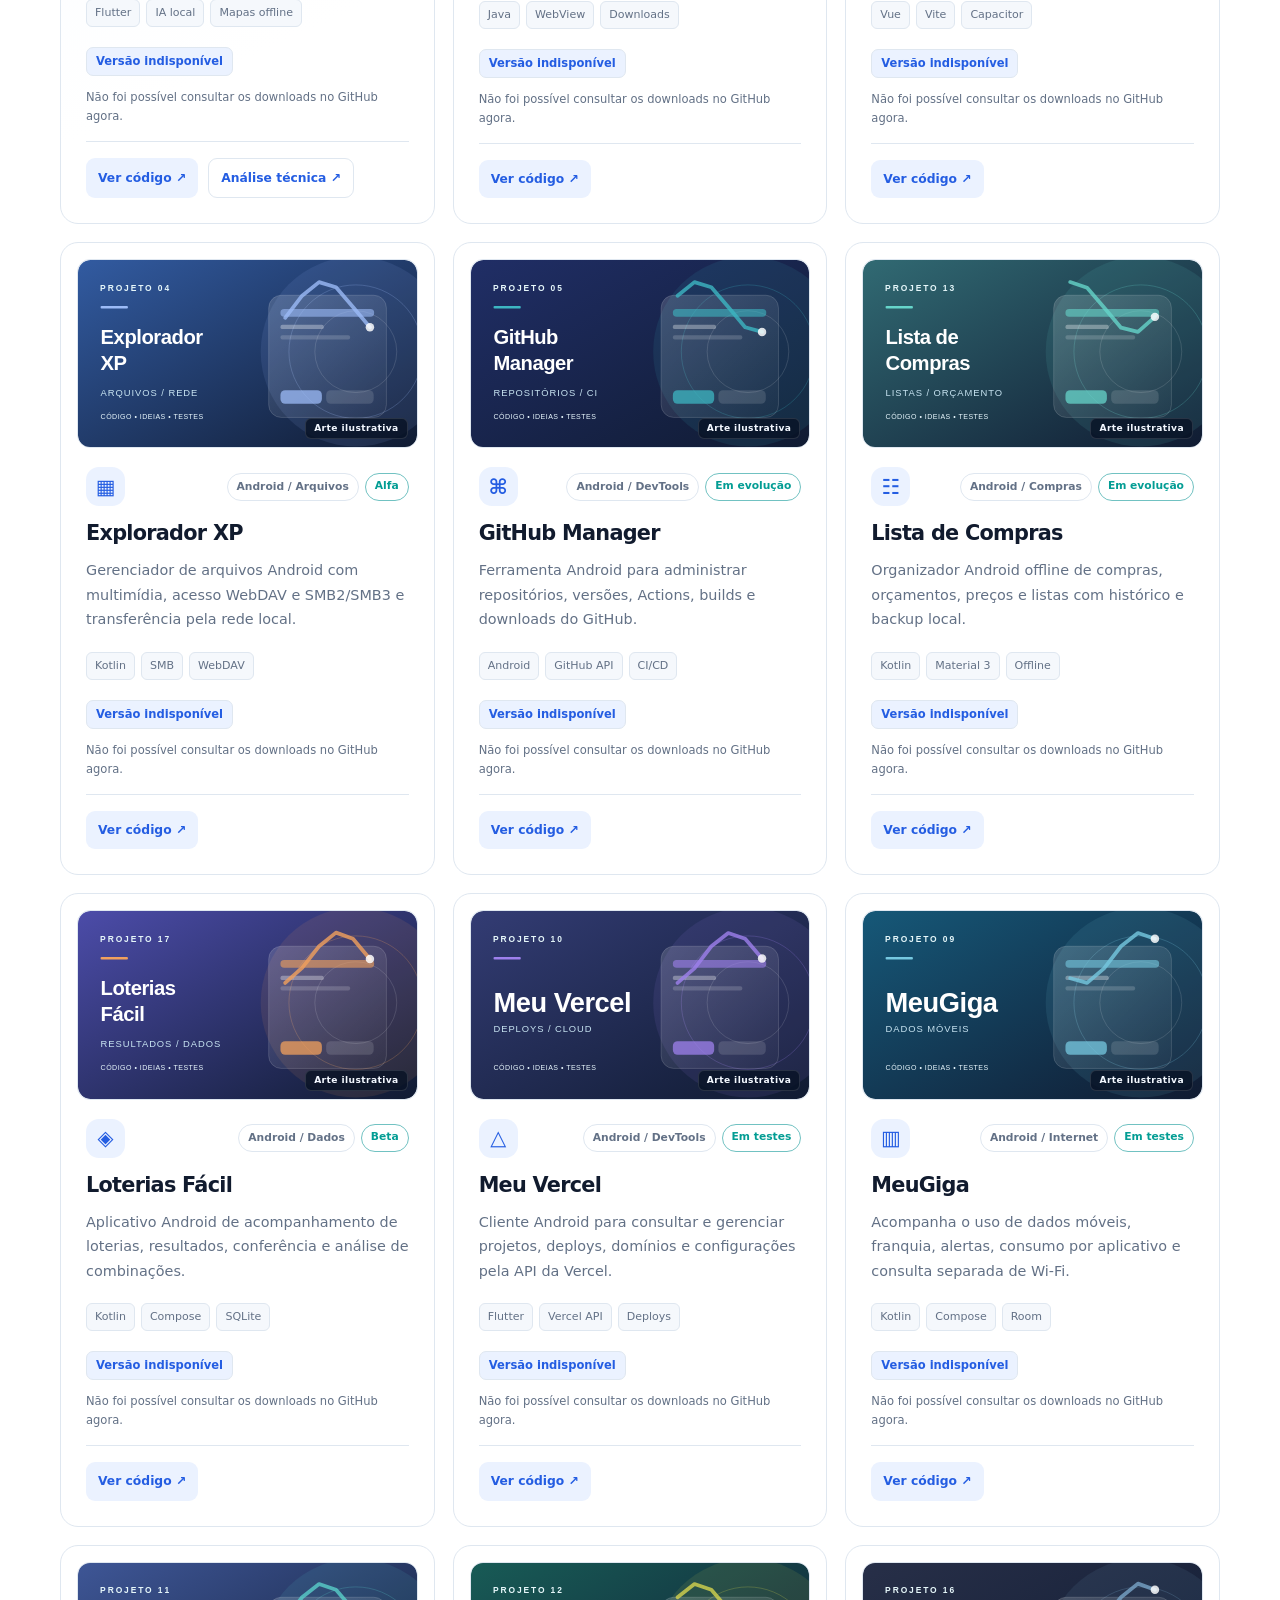
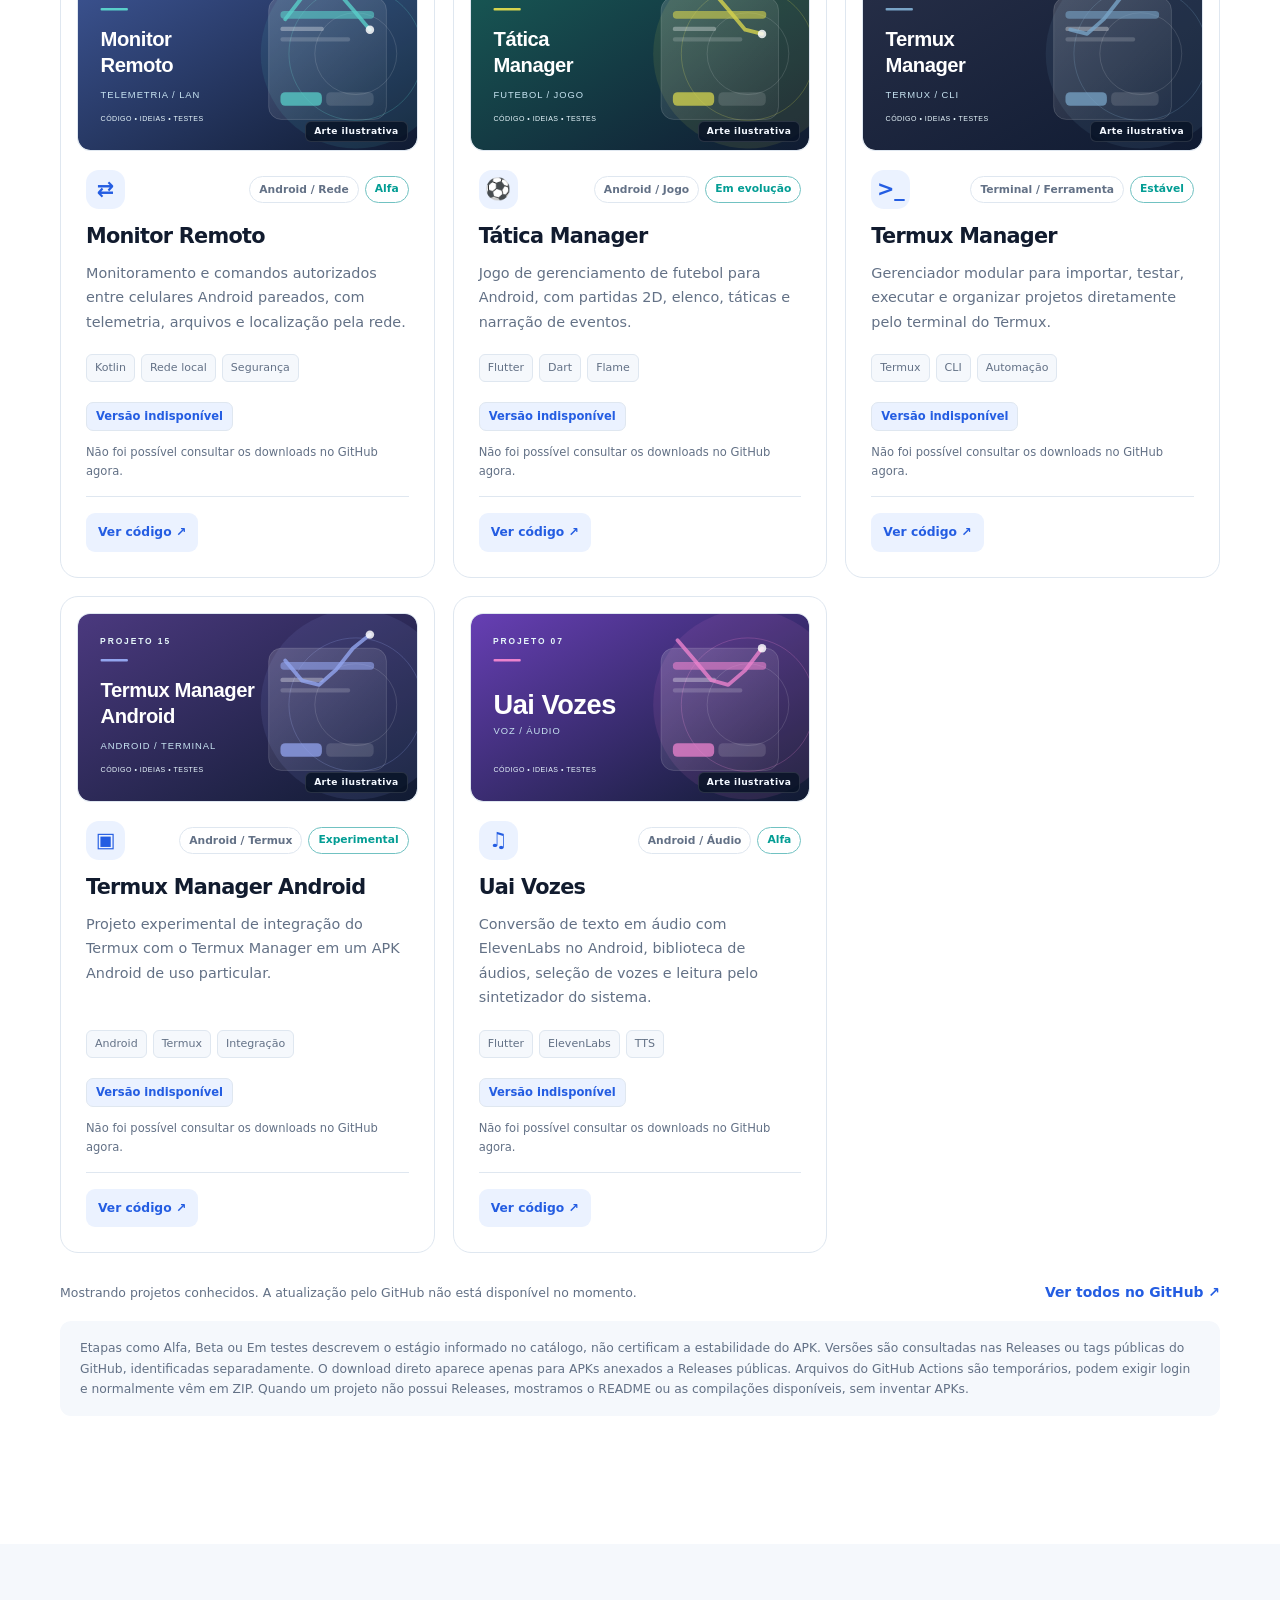
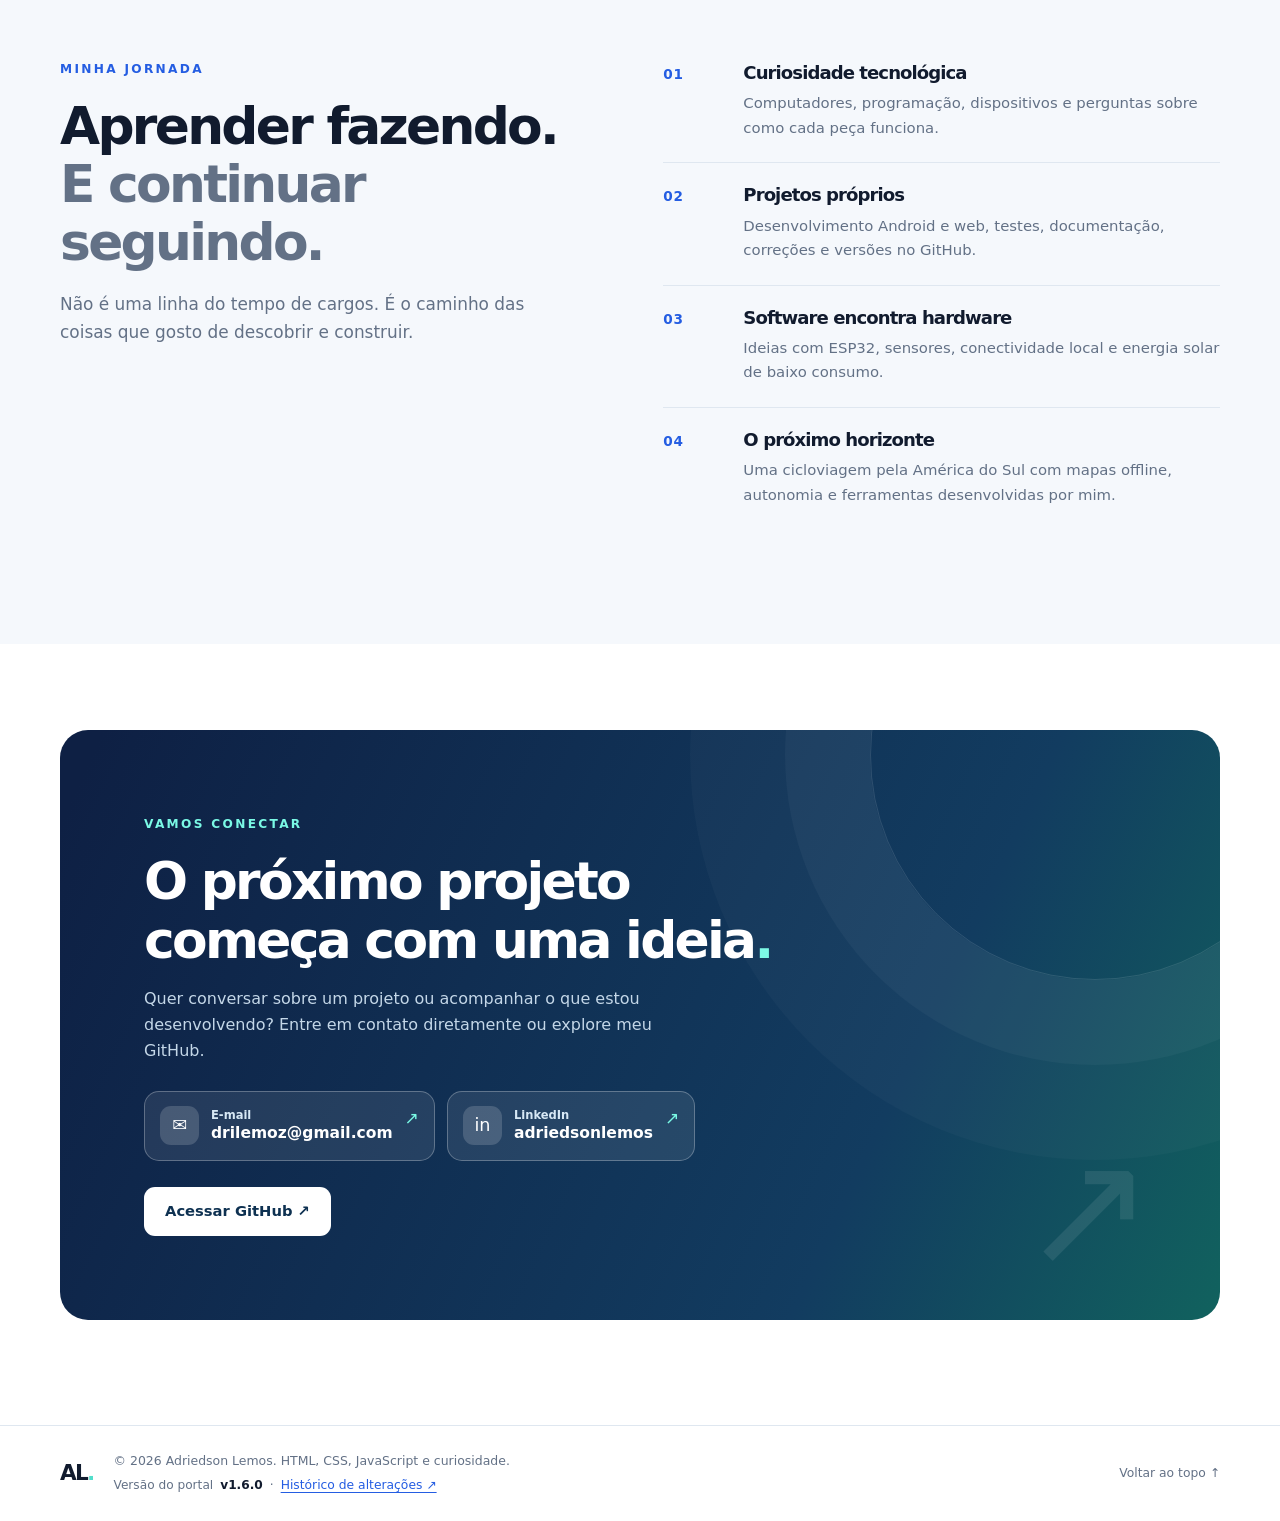
==== commit 057de5e9: "Atualização • Adriedson Lemos | Tecnologia & Projetos v1.6.0 • GitHub Manager • 17/10/2026 22:03:33" ====
--- a/index.html
+++ b/index.html
@@ -3,11 +3,11 @@
 <head>
   <meta charset="utf-8">
   <meta name="viewport" content="width=device-width, initial-scale=1">
-  <meta name="description" content="Adriedson Lemos: experiência em suporte e infraestrutura de TI, desenvolvimento Android, inteligência artificial local e projetos próprios.">
+  <meta name="description" content="Portfólio de Adriedson Lemos: experiência em TI e estudos técnicos de Vigia IA, Nexora, Pulso Bateria e Minha Câmera, com código e validações documentadas.">
   <meta name="theme-color" content="#ffffff">
   <meta name="color-scheme" content="light dark">
   <meta name="application-name" content="Adriedson Lemos | Portfólio">
-  <meta name="application-version" content="1.5.0">
+  <meta name="application-version" content="1.6.0">
   <link rel="canonical" href="https://adriedsonlemos.vercel.app/">
   <meta property="og:url" content="https://adriedsonlemos.vercel.app/">
   <meta property="og:image" content="https://adriedsonlemos.vercel.app/og-image.png">
@@ -31,7 +31,7 @@
     <div class="container header-inner">
       <a class="brand" href="#inicio" aria-label="Adriedson Lemos, início"><span class="brand-logo">AL<span>.</span></span><span>adriedson<strong>lemos</strong></span></a>
       <nav id="nav" class="nav" aria-label="Navegação principal">
-        <a href="#sobre">Sobre</a><a href="#experiencia">Experiência</a><a href="#habilidades">Habilidades</a><a href="#projetos">Projetos</a><a href="#contato">Contato</a>
+        <a href="#sobre">Sobre</a><a href="#experiencia">Experiência</a><a href="#habilidades">Habilidades</a><a href="#destaques">Destaques</a><a href="#projetos">Projetos</a><a href="#contato">Contato</a>
       </nav>
       <div class="header-actions">
         <button id="theme-toggle" class="icon-btn theme-toggle" type="button" aria-label="Ativar modo escuro"><span class="theme-icon" aria-hidden="true">☾</span><span>Tema</span></button>
@@ -46,7 +46,7 @@
           <p class="eyebrow"><span class="live-dot"></span> Tecnologia, criação e aprendizado contínuo</p>
           <h1>Do código à vida real. <span class="gradient-text">Ideias que ganham forma.</span></h1>
           <p class="lead">Sou <strong>Adriedson Lemos</strong>. Tenho experiência em suporte e infraestrutura de TI e desenvolvo aplicativos Android e ferramentas próprias. Uno a prática de resolver problemas à curiosidade por IA local, eletrônica e automação.</p>
-          <div class="hero-actions"><a class="btn btn-primary" href="#projetos">Explorar projetos <span aria-hidden="true">↗</span></a><a class="btn btn-outline" href="./assets/docs/curriculo-adriedson-lemos.pdf" download="Curriculo-Adriedson-Lemos.pdf">Baixar currículo <span aria-hidden="true">↓</span></a></div>
+          <div class="hero-actions"><a class="btn btn-primary" href="#destaques">Ver projetos em destaque <span aria-hidden="true">↗</span></a><a class="btn btn-outline" href="./assets/docs/curriculo-adriedson-lemos.pdf" download="Curriculo-Adriedson-Lemos.pdf">Baixar currículo <span aria-hidden="true">↓</span></a></div>
           <p class="hero-profile-link"><a data-profile href="https://github.com/drilemoz" target="_blank" rel="noopener noreferrer">Ver repositórios no GitHub ↗</a></p>
           <div class="hero-tags"><span>Android</span><span>ESP32 &amp; sensores</span><span>IA local</span><span>Mapas offline</span><span>Energia solar</span></div>
         </div>
@@ -129,10 +129,101 @@
       </div>
     </section>
 
+    <section class="section showcase-section" id="destaques" aria-labelledby="destaques-title">
+      <div class="container">
+        <div class="showcase-heading">
+          <div><p class="kicker">PROJETOS EM PROFUNDIDADE</p><h2 id="destaques-title">Quatro projetos. <span class="muted">Decisões técnicas reais.</span></h2></div>
+          <p class="section-lead">O problema, a solução implementada e a diferença entre verificações de código e testes em aparelhos. Os outros projetos continuam no catálogo completo.</p>
+        </div>
+        <nav class="showcase-index" aria-label="Navegar entre estudos técnicos">
+          <a href="#estudo-vigia-ia">01 · Vigia IA</a><a href="#estudo-nexora">02 · Nexora</a><a href="#estudo-pulso-bateria">03 · Pulso Bateria</a><a href="#estudo-minha-camera">04 · Minha Câmera</a>
+        </nav>
+        <div class="showcase-grid">
+<article class="showcase-card" id="estudo-vigia-ia" aria-labelledby="titulo-vigia-ia">
+        <div class="showcase-cover">
+          <img src="./assets/projects/Vigia-IA.svg" alt="Capa conceitual de Vigia IA; não é captura da interface" loading="eager" width="720" height="400" decoding="async">
+          <span class="showcase-caption">Arte conceitual · não é captura de tela</span>
+        </div>
+        <div class="showcase-body">
+          <div class="showcase-overline"><span>01 / MONITORAMENTO E NAVEGAÇÃO</span><span class="showcase-stage">Em evolução · transmissão nativa experimental</span></div>
+          <h3 id="titulo-vigia-ia">Vigia IA</h3>
+          <p class="showcase-summary">Câmeras, inferência no aparelho e navegação em um aplicativo modular.</p>
+          <dl class="showcase-facts">
+            <div><dt>O desafio</dt><dd>Conciliar câmera local/remota, análise de objetos, mapas offline e consumo de bateria para cenários móveis.</dd></div>
+            <div><dt>Como foi abordado</dt><dd>Aplicativo Flutter com fontes locais e MJPEG/RTSP; detecção no receptor e integração MCRP com Minha Câmera. O transmissor Kotlin integrado foi introduzido experimentalmente na série 1.0.273.</dd></div>
+          </dl>
+          <div class="showcase-flow"><span class="showcase-flow-label">FLUXO TÉCNICO SIMPLIFICADO</span><ol><li>Fonte de câmera</li><li>Monitor Flutter</li><li>IA no receptor</li><li>Eventos / mapa</li></ol></div>
+          <div class="showcase-evidence"><strong>O que está validado e o que falta</strong><p>O projeto registra diagnósticos de IA e etapas do pipeline. A transmissão Kotlin da série 1.0.275 ainda depende de compilação Android e teste físico no Redmi A3; não há promessa de FPS ou autonomia.</p></div>
+          <div class="showcase-stack" aria-label="Tecnologias documentadas"><span>Flutter</span><span>Kotlin</span><span>LiteRT</span><span>MCRP</span><span>Mapas offline</span></div>
+          <div class="showcase-links"><a href="https://github.com/drilemoz/Vigia-IA" target="_blank" rel="noopener noreferrer">Código no GitHub ↗</a><a href="https://github.com/drilemoz/Vigia-IA/blob/main/README.md" target="_blank" rel="noopener noreferrer">Versões e ressalvas ↗</a></div>
+        </div>
+      </article>
+<article class="showcase-card" id="estudo-nexora" aria-labelledby="titulo-nexora">
+        <div class="showcase-cover">
+          <img src="./assets/projects/Nexora.svg" alt="Capa conceitual do Nexora; não é captura da interface" loading="eager" width="720" height="400" decoding="async">
+          <span class="showcase-caption">Arte conceitual · não é captura de tela</span>
+        </div>
+        <div class="showcase-body">
+          <div class="showcase-overline"><span>02 / IA LOCAL NO ANDROID</span><span class="showcase-stage">Alfa · desempenho sob investigação</span></div>
+          <h3 id="titulo-nexora">Nexora</h3>
+          <p class="showcase-summary">Inferência GGUF sem servidor, com diagnósticos de memória e geração.</p>
+          <dl class="showcase-facts">
+            <div><dt>O desafio</dt><dd>Executar modelos de linguagem em smartphones com limites de RAM, temperatura e capacidade de processamento.</dd></div>
+            <div><dt>Como foi abordado</dt><dd>Kotlin e JNI com llama.cpp, modelos GGUF gerenciados no aparelho, perfis de inferência, métricas de tokens e monitoramento de RAM/PSS e estado térmico.</dd></div>
+          </dl>
+          <div class="showcase-flow"><span class="showcase-flow-label">FLUXO TÉCNICO SIMPLIFICADO</span><ol><li>GGUF local</li><li>JNI / llama.cpp</li><li>Tokens e métricas</li><li>Resposta na interface</li></ol></div>
+          <div class="showcase-evidence"><strong>O que está validado e o que falta</strong><p>A documentação descreve melhorias no streaming e isolamento do estado de conversa. Ganhos recentes de CPU, bateria ou tokens/s não foram demonstrados por benchmark comparativo; mudanças JNI exigem teste real.</p></div>
+          <div class="showcase-stack" aria-label="Tecnologias documentadas"><span>Kotlin</span><span>JNI</span><span>llama.cpp</span><span>GGUF</span><span>SQLite</span></div>
+          <div class="showcase-links"><a href="https://github.com/drilemoz/Nexora" target="_blank" rel="noopener noreferrer">Código no GitHub ↗</a><a href="https://github.com/drilemoz/Nexora/blob/main/README.md" target="_blank" rel="noopener noreferrer">Arquitetura e limitações ↗</a></div>
+        </div>
+      </article>
+<article class="showcase-card" id="estudo-pulso-bateria" aria-labelledby="titulo-pulso-bateria">
+        <div class="showcase-cover">
+          <img src="./assets/projects/Pulso.svg" alt="Capa conceitual do Pulso Bateria; não é captura da interface" loading="eager" width="720" height="400" decoding="async">
+          <span class="showcase-caption">Arte conceitual · não é captura de tela</span>
+        </div>
+        <div class="showcase-body">
+          <div class="showcase-overline"><span>03 / ENERGIA E MEDIÇÃO</span><span class="showcase-stage">Alfa · testes Android pendentes</span></div>
+          <h3 id="titulo-pulso-bateria">Pulso Bateria</h3>
+          <p class="showcase-summary">Leituras oficiais, histórico e experimentos de carga e consumo.</p>
+          <dl class="showcase-facts">
+            <div><dt>O desafio</dt><dd>Separar corrente medida, estimativas e ausência de leitura ao avaliar bateria e fontes de energia solar.</dd></div>
+            <div><dt>Como foi abordado</dt><dd>BatteryManager como fonte prioritária, histórico Room e Labs para ensaios de carga/consumo. A API local AIDL exige autorização explícita por aplicativo e verificação de identidade.</dd></div>
+          </dl>
+          <div class="showcase-flow"><span class="showcase-flow-label">FLUXO TÉCNICO SIMPLIFICADO</span><ol><li>BatteryManager</li><li>Room / sessões</li><li>Labs</li><li>Relatório identificado</li></ol></div>
+          <div class="showcase-evidence"><strong>O que está validado e o que falta</strong><p>Na alpha.36 foram documentadas 26 verificações estáticas e 16 invariantes Kotlin/JVM aprovados em 17/10/2026. A compilação Android foi bloqueada pela obtenção do Gradle; testes entre aplicativos continuam pendentes.</p></div>
+          <div class="showcase-stack" aria-label="Tecnologias documentadas"><span>Kotlin</span><span>Compose</span><span>BatteryManager</span><span>Room</span><span>AIDL</span></div>
+          <div class="showcase-links"><a href="https://github.com/drilemoz/Pulso" target="_blank" rel="noopener noreferrer">Código no GitHub ↗</a><a href="https://github.com/drilemoz/Pulso/blob/main/docs/VALIDATION.md" target="_blank" rel="noopener noreferrer">Relatório de validação ↗</a></div>
+        </div>
+      </article>
+<article class="showcase-card" id="estudo-minha-camera" aria-labelledby="titulo-minha-camera">
+        <div class="showcase-cover">
+          <img src="./assets/projects/Minha-Camera.svg" alt="Capa conceitual de Minha Câmera; não é captura da interface" loading="eager" width="720" height="400" decoding="async">
+          <span class="showcase-caption">Arte conceitual · não é captura de tela</span>
+        </div>
+        <div class="showcase-body">
+          <div class="showcase-overline"><span>04 / VÍDEO PELA REDE LOCAL</span><span class="showcase-stage">Em testes · H.264 experimental</span></div>
+          <h3 id="titulo-minha-camera">Minha Câmera</h3>
+          <p class="showcase-summary">Um celular funciona como câmera e o outro recebe vídeo sem nuvem.</p>
+          <dl class="showcase-facts">
+            <div><dt>O desafio</dt><dd>Reaproveitar um Android como câmera remota, inclusive com tela apagada, e reduzir latência e consumo de energia.</dd></div>
+            <div><dt>Como foi abordado</dt><dd>Transmissão MJPEG em Wi-Fi local com pareamento e comandos autenticados. Controles de gravação, foto, zoom e lanterna são condicionados à capacidade do transmissor. H.264 continua experimental.</dd></div>
+          </dl>
+          <div class="showcase-flow"><span class="showcase-flow-label">FLUXO TÉCNICO SIMPLIFICADO</span><ol><li>Câmera Android</li><li>Wi-Fi local / token</li><li>Fluxo MJPEG</li><li>Receptor / gravação</li></ol></div>
+          <div class="showcase-evidence"><strong>O que está validado e o que falta</strong><p>O README registra paradas de quadros MJPEG e falhas H.264 no Redmi A3. As correções mais recentes precisam de build completo e ensaio físico; metas de FPS não equivalem a FPS observados.</p></div>
+          <div class="showcase-stack" aria-label="Tecnologias documentadas"><span>Kotlin</span><span>Camera API</span><span>MJPEG</span><span>Wi-Fi local</span><span>MCRP</span></div>
+          <div class="showcase-links"><a href="https://github.com/drilemoz/Minha-Camera" target="_blank" rel="noopener noreferrer">Código no GitHub ↗</a><a href="https://github.com/drilemoz/Minha-Camera/blob/main/docs/VALIDACAO_1_4_74.md" target="_blank" rel="noopener noreferrer">Análise de FPS e limitações ↗</a></div>
+        </div>
+      </article>
+        </div>
+        <p class="showcase-note">Os diagramas são fluxos explicativos simplificados, não medições de desempenho. As capas são ilustrativas. Os relatos e limites técnicos citados podem mudar a cada versão do código. Para o estado mais recente, consulte a documentação dos respectivos repositórios.</p>
+      </div>
+    </section>
+
     <section id="projetos" class="section projects-section">
       <div class="container">
         <div class="projects-head">
-          <div><p class="kicker">PORTFÓLIO</p><h2>Projetos que saíram <span class="muted">do papel.</span></h2><p class="section-lead">Aplicativos, ferramentas e experimentos publicados no meu GitHub. O desenvolvimento continua, versão após versão. As capas são ilustrações, não capturas reais dos aplicativos.</p></div>
+          <div><p class="kicker">PORTFÓLIO</p><h2>Projetos que saíram <span class="muted">do papel.</span></h2><p class="section-lead">Catálogo completo com 17 projetos públicos, incluindo os quatro estudos técnicos acima. As capas são ilustrações, não capturas reais das interfaces.</p></div>
           <div class="projects-count"><strong id="total">...</strong><span>projetos<br>apresentados</span></div>
         </div>
         <div class="controls">
@@ -190,7 +281,7 @@
       <a href="#inicio" class="footer-brand" aria-label="Voltar ao início">AL<span>.</span></a>
       <div class="footer-details">
         <p>© <span id="year"></span> Adriedson Lemos. HTML, CSS, JavaScript e curiosidade.</p>
-        <p class="footer-version">Versão do portal <strong>v1.5.0</strong> <span aria-hidden="true">·</span> <a href="https://github.com/drilemoz/adriedsonlemos/blob/main/CHANGELOG.md" target="_blank" rel="noopener noreferrer">Histórico de alterações ↗</a></p>
+        <p class="footer-version">Versão do portal <strong>v1.6.0</strong> <span aria-hidden="true">·</span> <a href="https://github.com/drilemoz/adriedsonlemos/blob/main/CHANGELOG.md" target="_blank" rel="noopener noreferrer">Histórico de alterações ↗</a></p>
       </div>
       <a href="#inicio" class="back-to-top">Voltar ao topo ↑</a>
     </div>
--- a/styles.css
+++ b/styles.css
@@ -350,3 +350,68 @@
   .career-entry h3 { font-size: 1.2rem; }
   .career-metric strong { font-size: 2.45rem; }
 }
+
+
+/* v1.6.0: estudos técnicos documentados, responsivos e sem dados fictícios. */
+.showcase-section { background: var(--subtle); }
+.showcase-heading { display:flex; align-items:end; justify-content:space-between; gap:38px; margin-bottom:25px; }
+.showcase-heading h2 { max-width:760px; margin-bottom:0; }
+.showcase-heading .section-lead { max-width:360px; margin:0; }
+.showcase-index { display:flex; flex-wrap:wrap; gap:9px; margin:0 0 26px; }
+.showcase-index a { border:1px solid var(--line); background:var(--surface); color:var(--blue); border-radius:999px; padding:8px 14px; font-size:.82rem; font-weight:760; }
+.showcase-index a:hover { border-color:var(--blue); background:var(--tag); }
+.showcase-grid { display:grid; grid-template-columns:repeat(2,minmax(0,1fr)); gap:20px; align-items:stretch; }
+.showcase-card { display:flex; flex-direction:column; min-width:0; overflow:hidden; border-radius:20px; background:var(--surface); border:1px solid var(--line); scroll-margin-top:95px; box-shadow:0 10px 30px rgba(17,40,81,.035); }
+.showcase-card:target { outline:2px solid var(--blue); outline-offset:4px; }
+.showcase-cover { position:relative; border-bottom:1px solid var(--line); aspect-ratio:16 / 7.8; background:var(--surface-2); overflow:hidden; }
+.showcase-cover img { display:block; width:100%; height:100%; object-fit:cover; }
+.showcase-caption { position:absolute; bottom:11px; right:11px; font-size:.64rem; font-weight:700; color:#fff; background:rgba(8,16,32,.86); padding:4px 9px; border-radius:6px; }
+.showcase-body { display:flex; flex-direction:column; flex:1; padding:clamp(20px,2.7vw,33px); }
+.showcase-overline { display:flex; flex-wrap:wrap; align-items:center; justify-content:space-between; gap:8px; font-size:.65rem; letter-spacing:.12em; line-height:1.5; font-weight:850; color:var(--blue); }
+.showcase-stage { background:var(--tag); color:var(--muted); letter-spacing:0; padding:4px 8px; border-radius:99px; font-size:.68rem; }
+.showcase-body h3 { margin:15px 0 9px; font-size:clamp(1.65rem,2.5vw,2.2rem); }
+.showcase-summary { color:var(--muted); font-size:.96rem; line-height:1.6; margin-bottom:20px; }
+.showcase-facts { display:grid; gap:18px; margin:0; }
+.showcase-facts div { padding-top:14px; border-top:1px solid var(--line); }
+.showcase-facts dt { color:var(--heading); font-weight:810; font-size:.76rem; margin-bottom:4px; }
+.showcase-facts dd { margin:0; color:var(--muted); font-size:.87rem; line-height:1.66; }
+.showcase-flow { margin:21px 0; border:1px solid var(--line); background:var(--subtle); padding:13px 15px 15px; border-radius:12px; }
+.showcase-flow-label { display:block; letter-spacing:.1em; font-weight:800; font-size:.61rem; color:var(--muted); margin-bottom:9px; }
+.showcase-flow ol { display:flex; flex-wrap:wrap; gap:7px 18px; margin:0; padding:0; list-style:none; }
+.showcase-flow li { color:var(--heading); font-size:.73rem; font-weight:750; position:relative; }
+.showcase-flow li:not(:last-child)::after { content:'→'; position:absolute; right:-14px; color:var(--teal); }
+.showcase-evidence { border-left:3px solid var(--teal); padding:2px 0 2px 14px; margin-bottom:18px; }
+.showcase-evidence strong { color:var(--heading); font-size:.75rem; }
+.showcase-evidence p { color:var(--muted); line-height:1.63; font-size:.83rem; margin:5px 0 0; }
+.showcase-stack { display:flex; flex-wrap:wrap; gap:6px; margin-top:auto; padding-top:12px; }
+.showcase-stack span { border:1px solid var(--line); background:var(--subtle); color:var(--muted); font-size:.68rem; border-radius:7px; padding:4px 9px; font-weight:690; }
+.showcase-links { display:flex; flex-wrap:wrap; gap:8px; padding-top:18px; margin-top:17px; border-top:1px solid var(--line); }
+.showcase-links a { display:inline-flex; align-items:center; justify-content:center; min-height:43px; border:1px solid var(--line); color:var(--heading); padding:9px 14px; font-size:.78rem; font-weight:790; border-radius:10px; }
+.showcase-links a:first-child { background:var(--tag); color:var(--blue); border-color:transparent; }
+.showcase-links a:hover { border-color:var(--blue); }
+.showcase-note { color:var(--muted); font-size:.81rem; margin:23px 0 0; max-width:900px; line-height:1.7; }
+.project-link.study { color:var(--blue); background:transparent; border:1px solid var(--line); }
+.project-link.study:hover { background:var(--tag); }
+@media(max-width:900px) {
+ .showcase-heading { display:block; }
+ .showcase-heading .section-lead { max-width:720px; margin-top:16px; }
+ .showcase-grid { grid-template-columns:1fr; }
+ .showcase-cover { aspect-ratio:16/6.8; }
+}
+@media(max-width:550px) {
+ .showcase-index { gap:7px; }
+ .showcase-index a { font-size:.72rem; padding:8px 10px; }
+ .showcase-cover { aspect-ratio:16/9; }
+ .showcase-body { padding:20px; }
+ .showcase-overline { font-size:.59rem; }
+ .showcase-flow ol { gap:7px 17px; }
+ .showcase-card { scroll-margin-top:85px; }
+}
+
+/* Menu compacto também em tablets: evita rolagem horizontal com seis links. */
+@media (min-width:761px) and (max-width:1080px) {
+ .header .nav { display:none; position:absolute; top:76px; left:0; right:0; flex-direction:column; align-items:stretch; gap:0; padding:12px max(20px,calc((100vw - 1160px)/2)) 17px; background:var(--surface); border-bottom:1px solid var(--line); box-shadow:var(--shadow); }
+ .header .nav.open { display:flex; }
+ .header .nav a { display:block; padding:11px 25px; }
+ .menu-toggle { display:inline-flex; }
+}
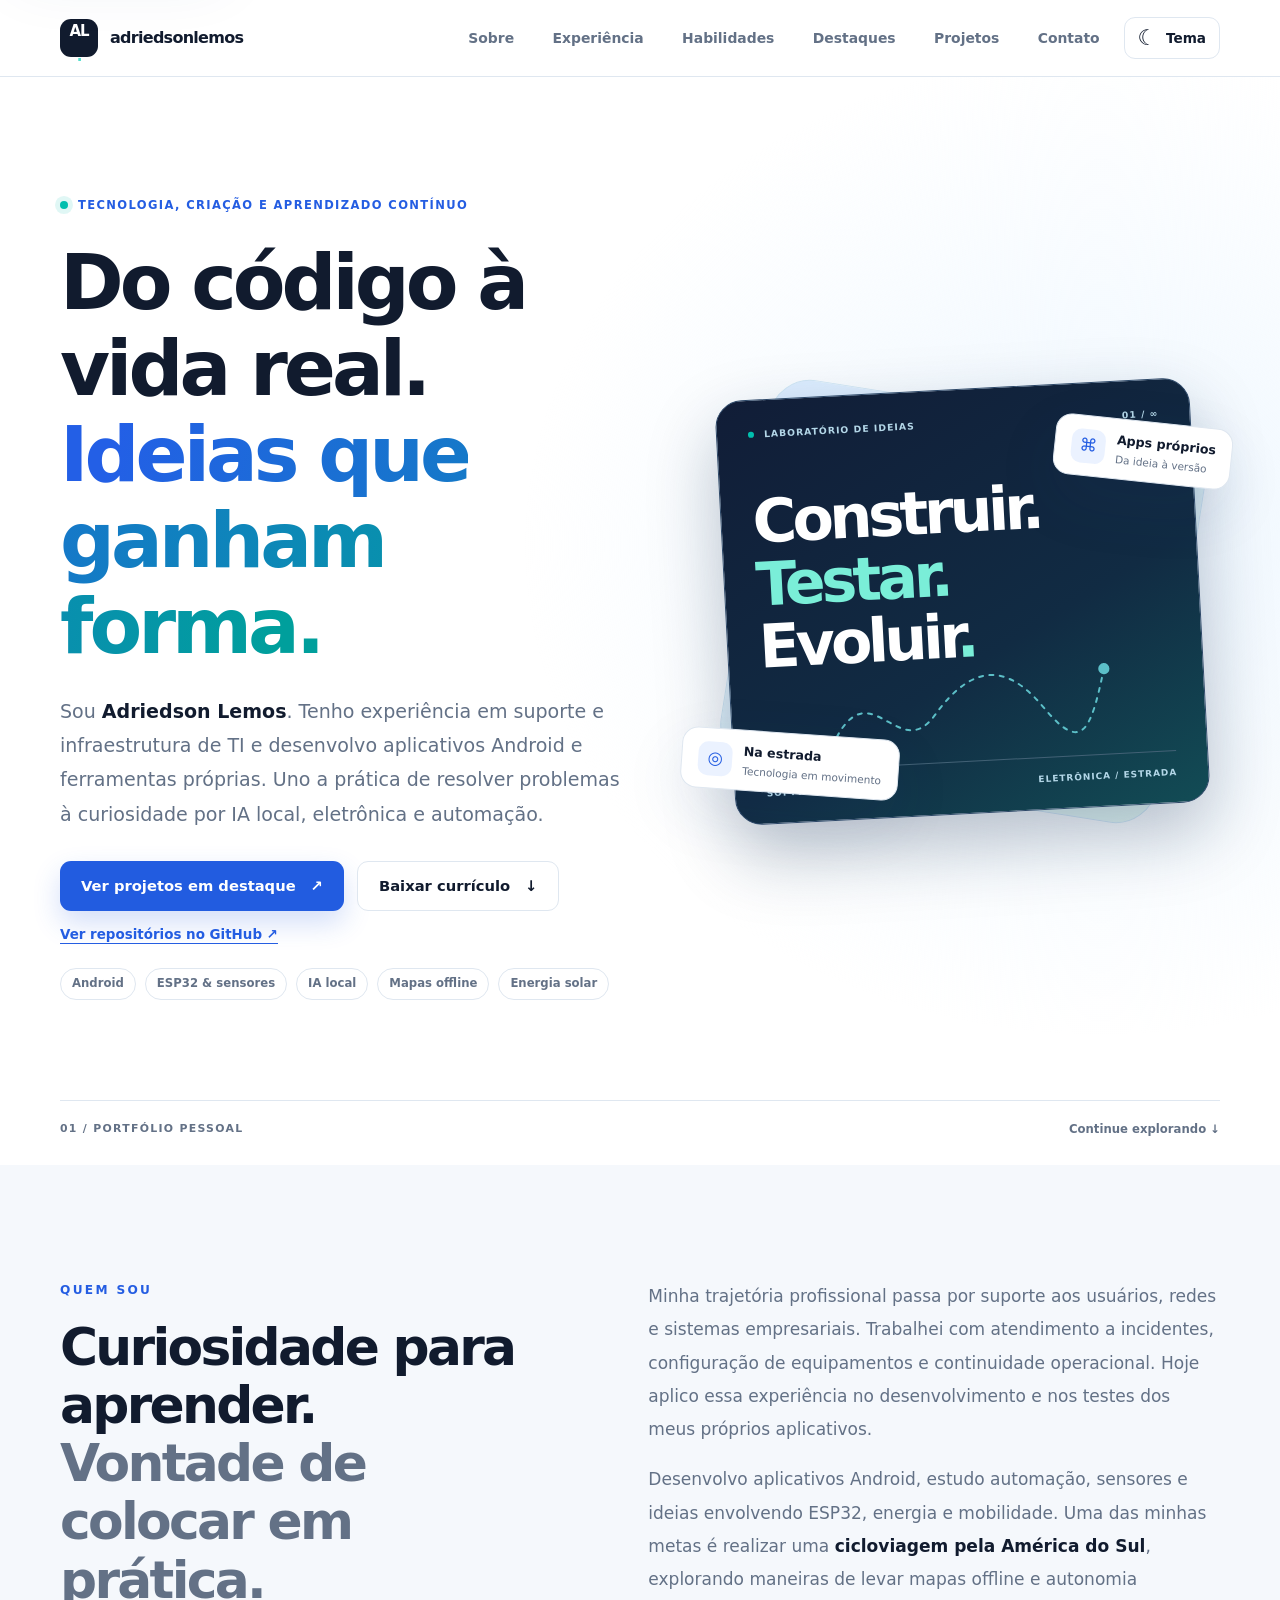
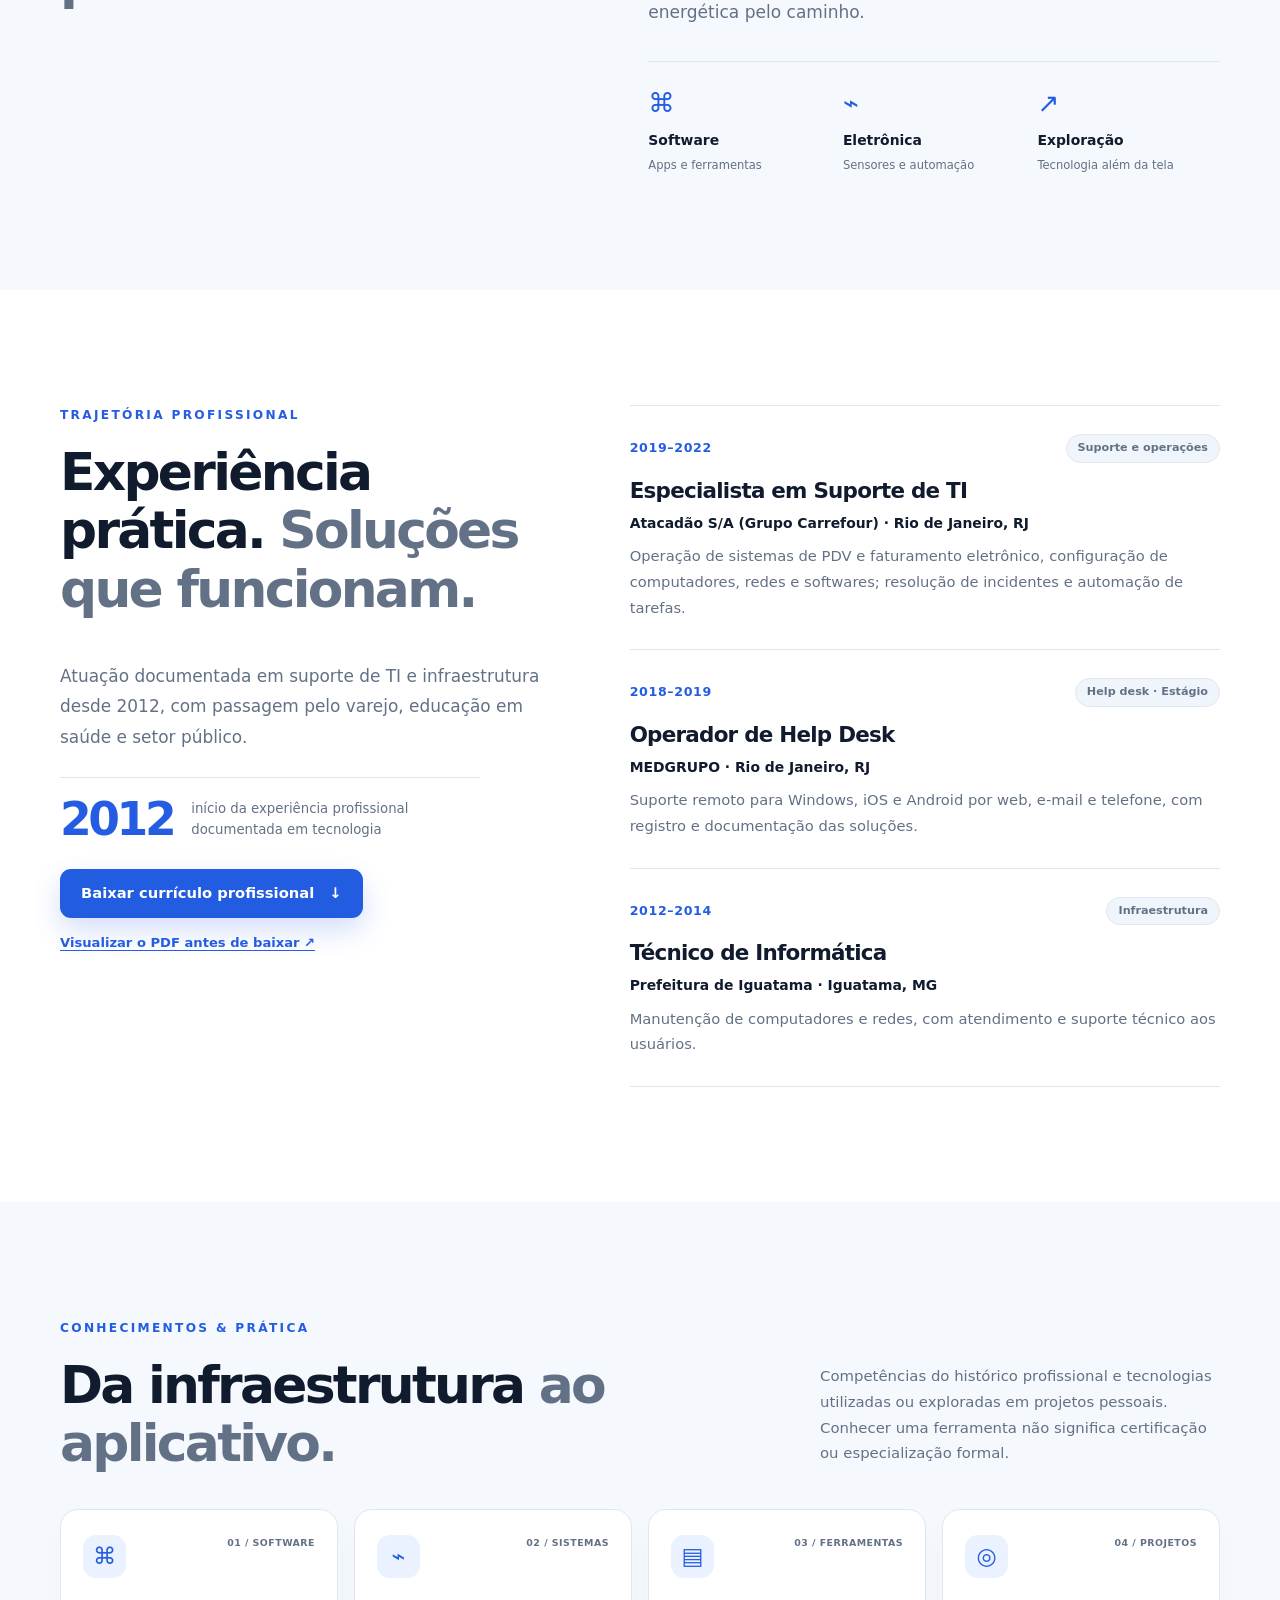
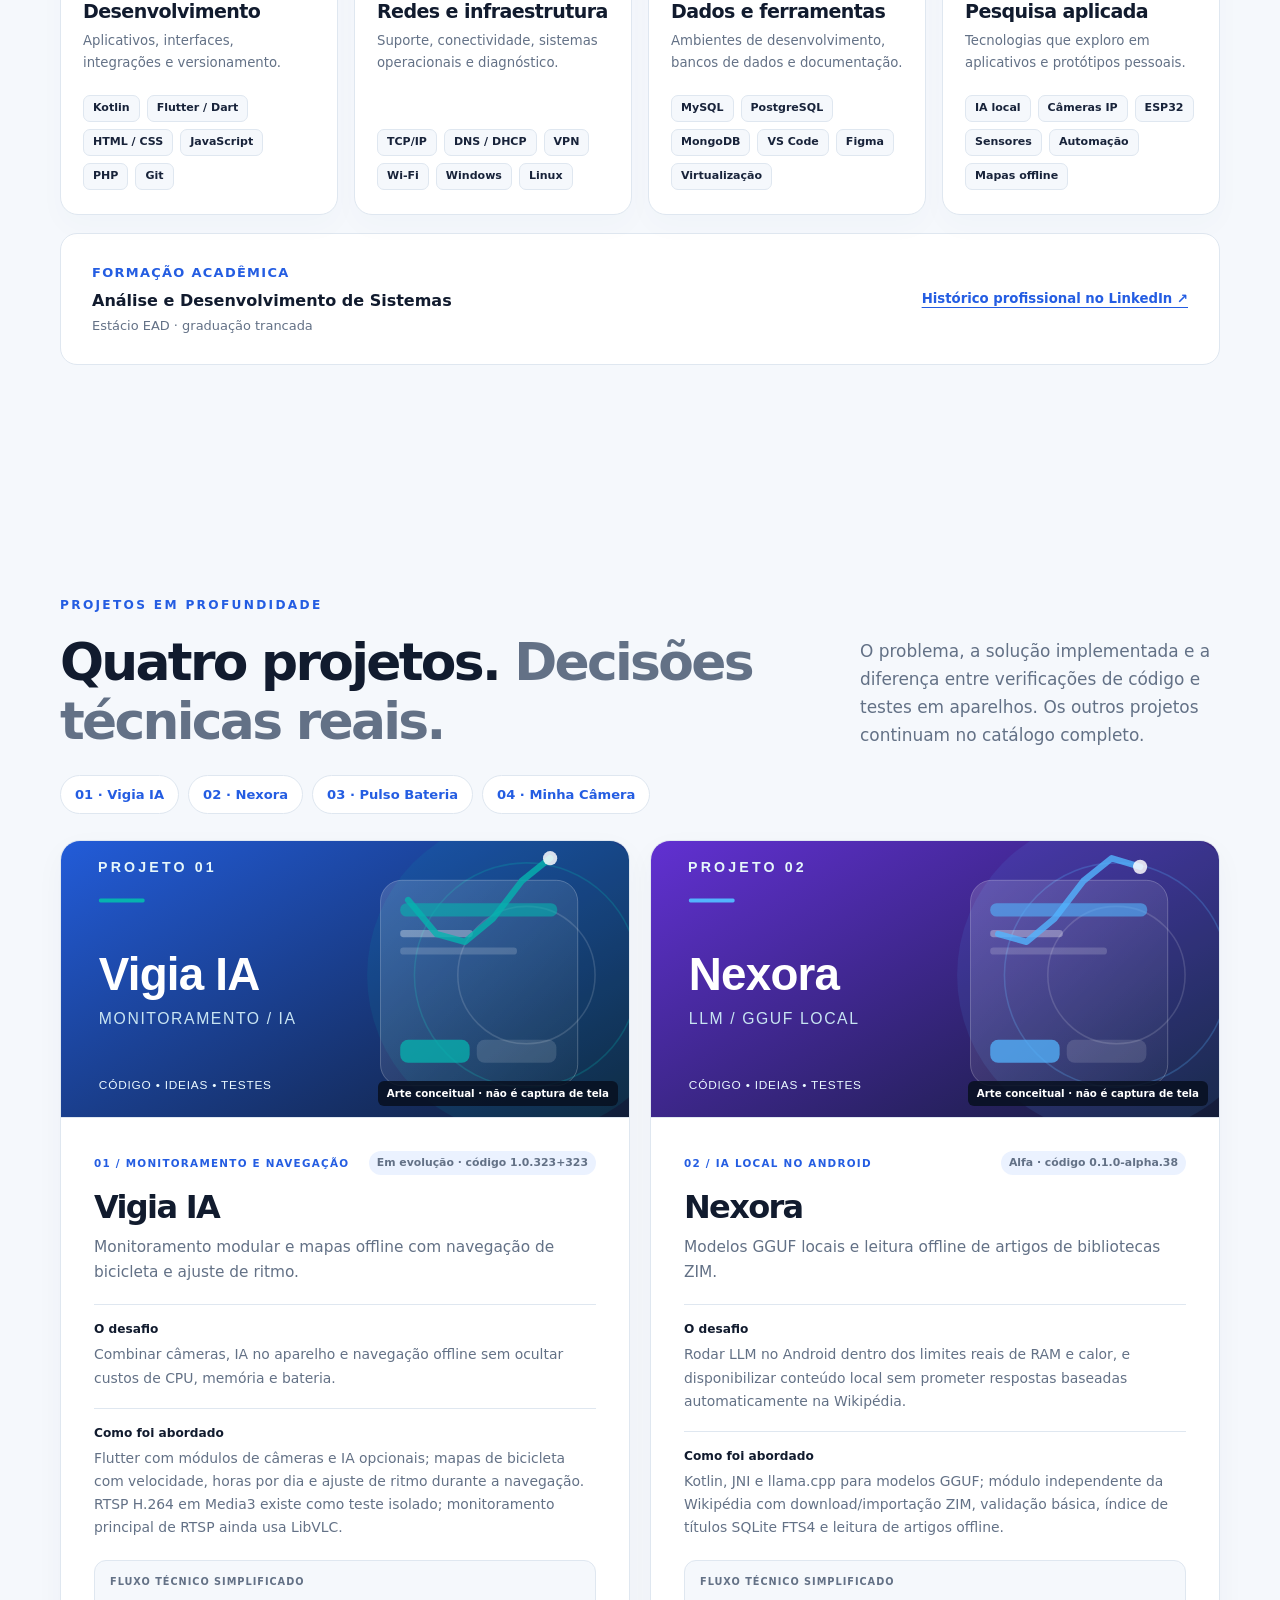
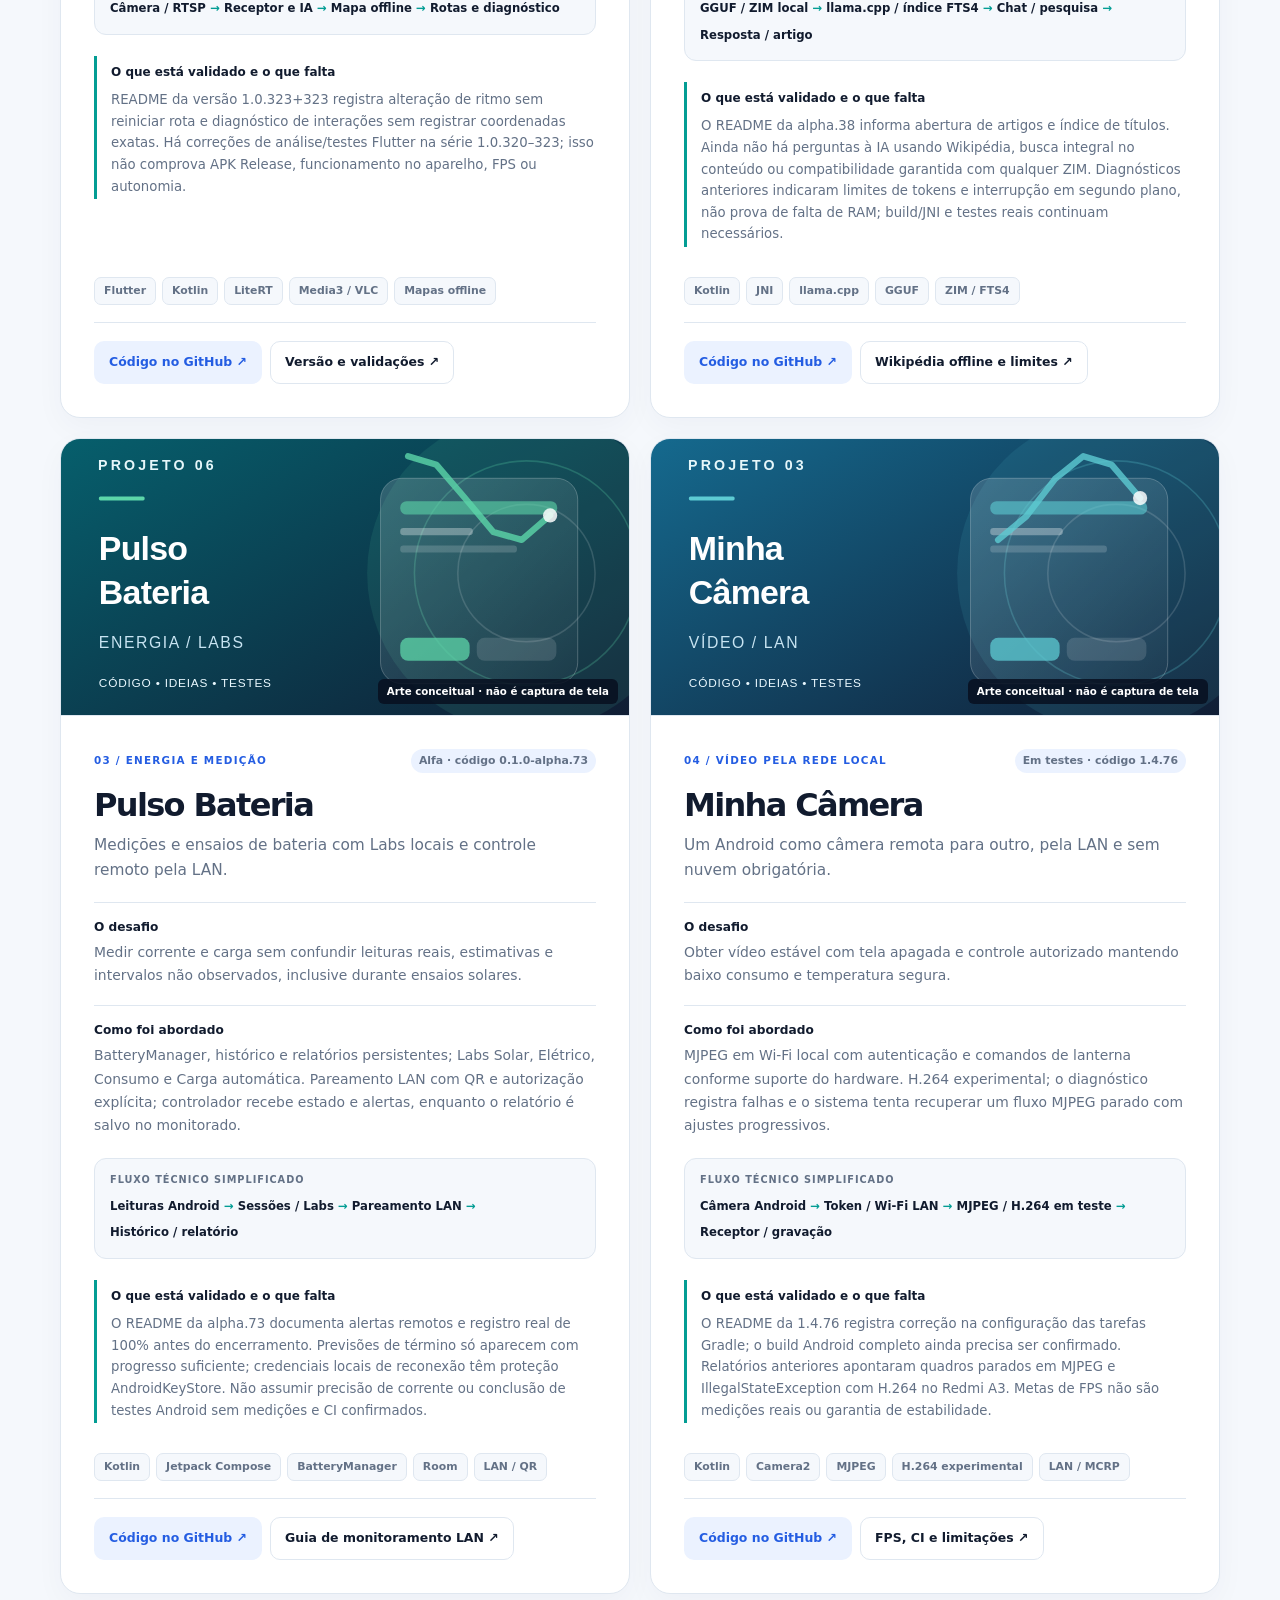
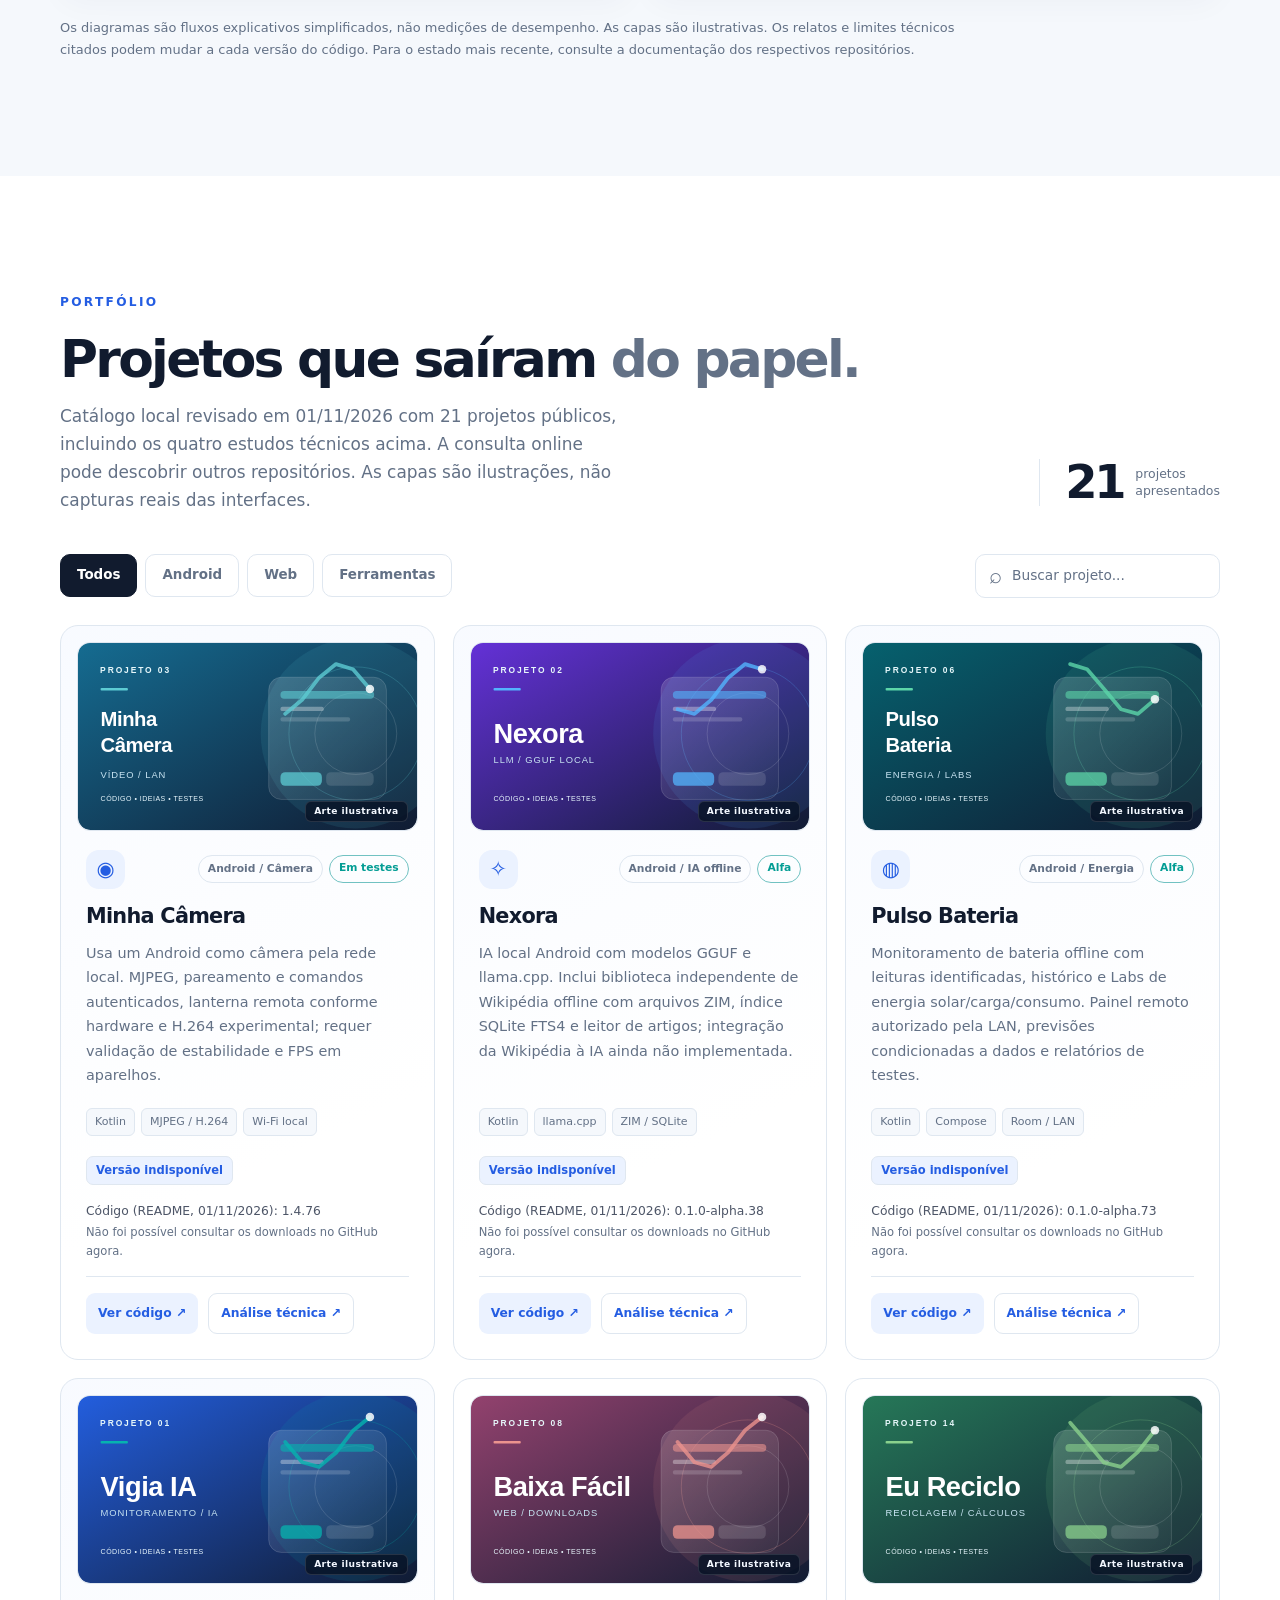
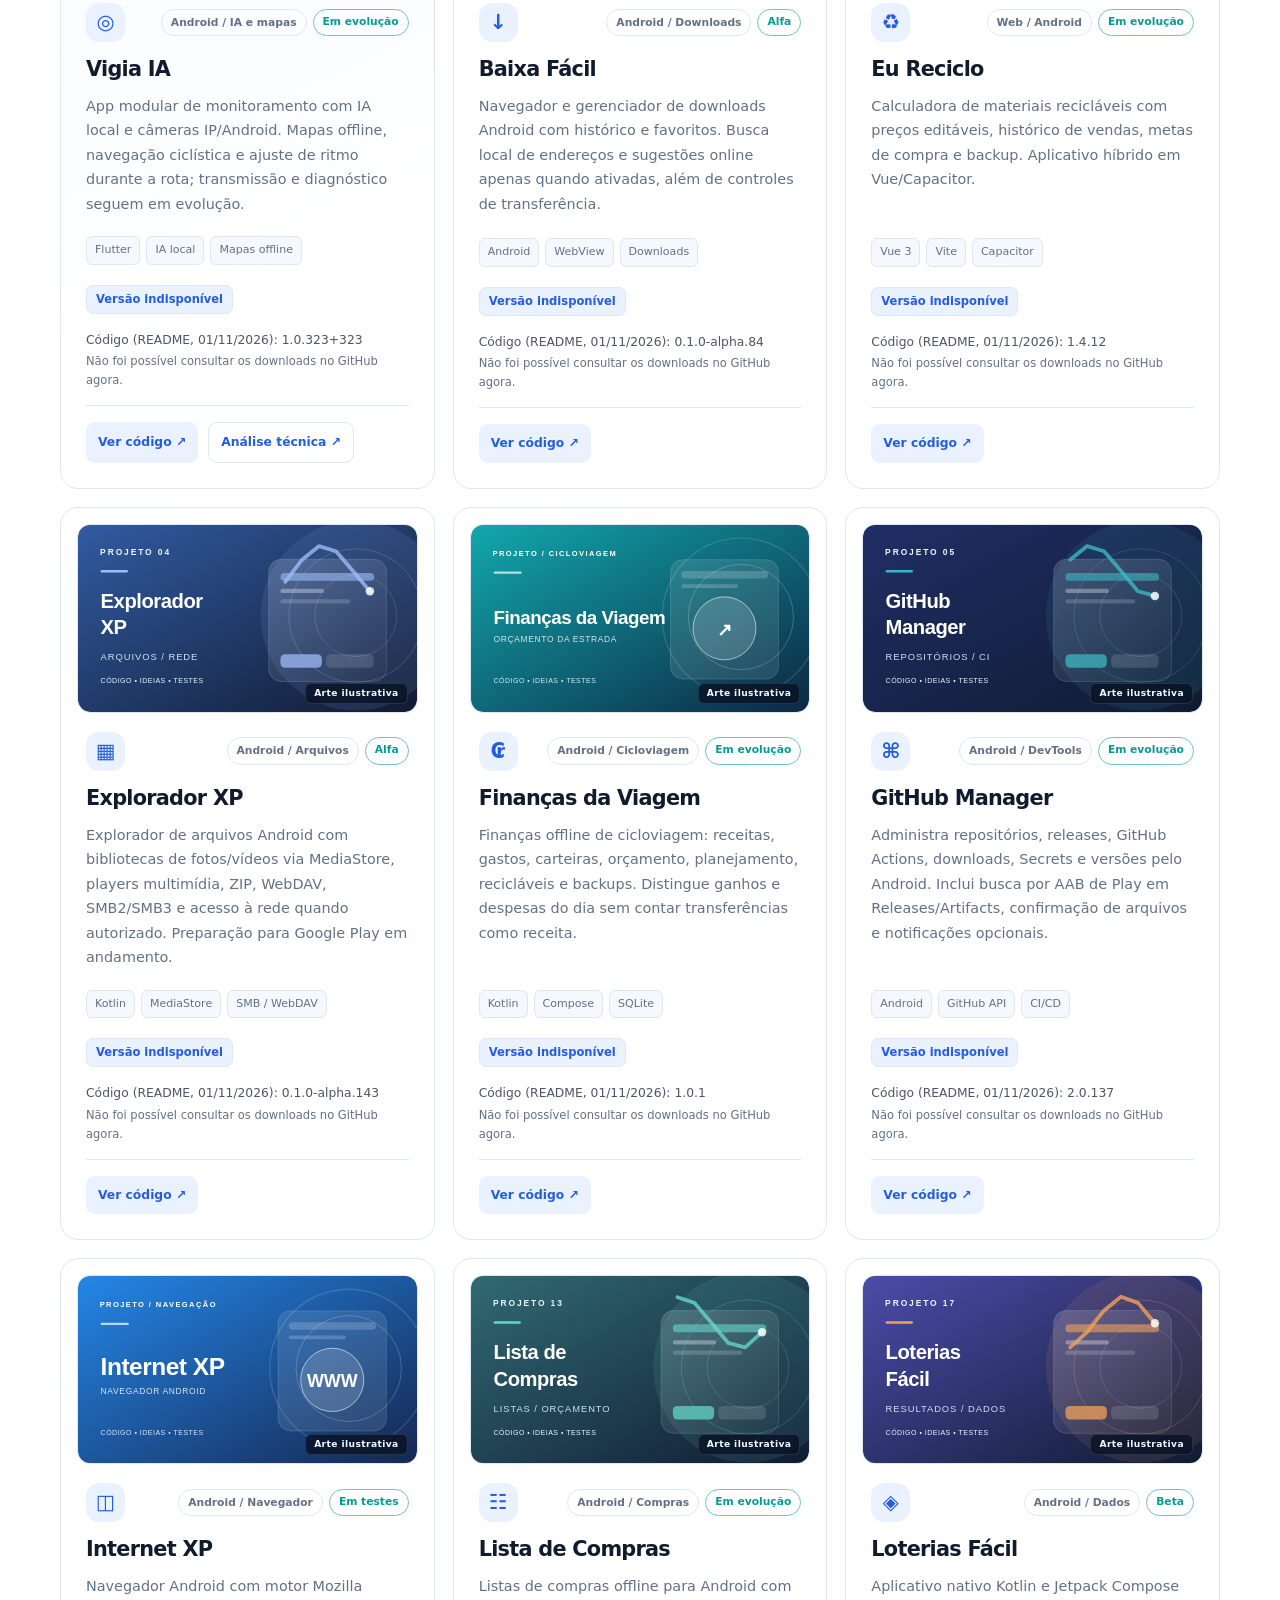
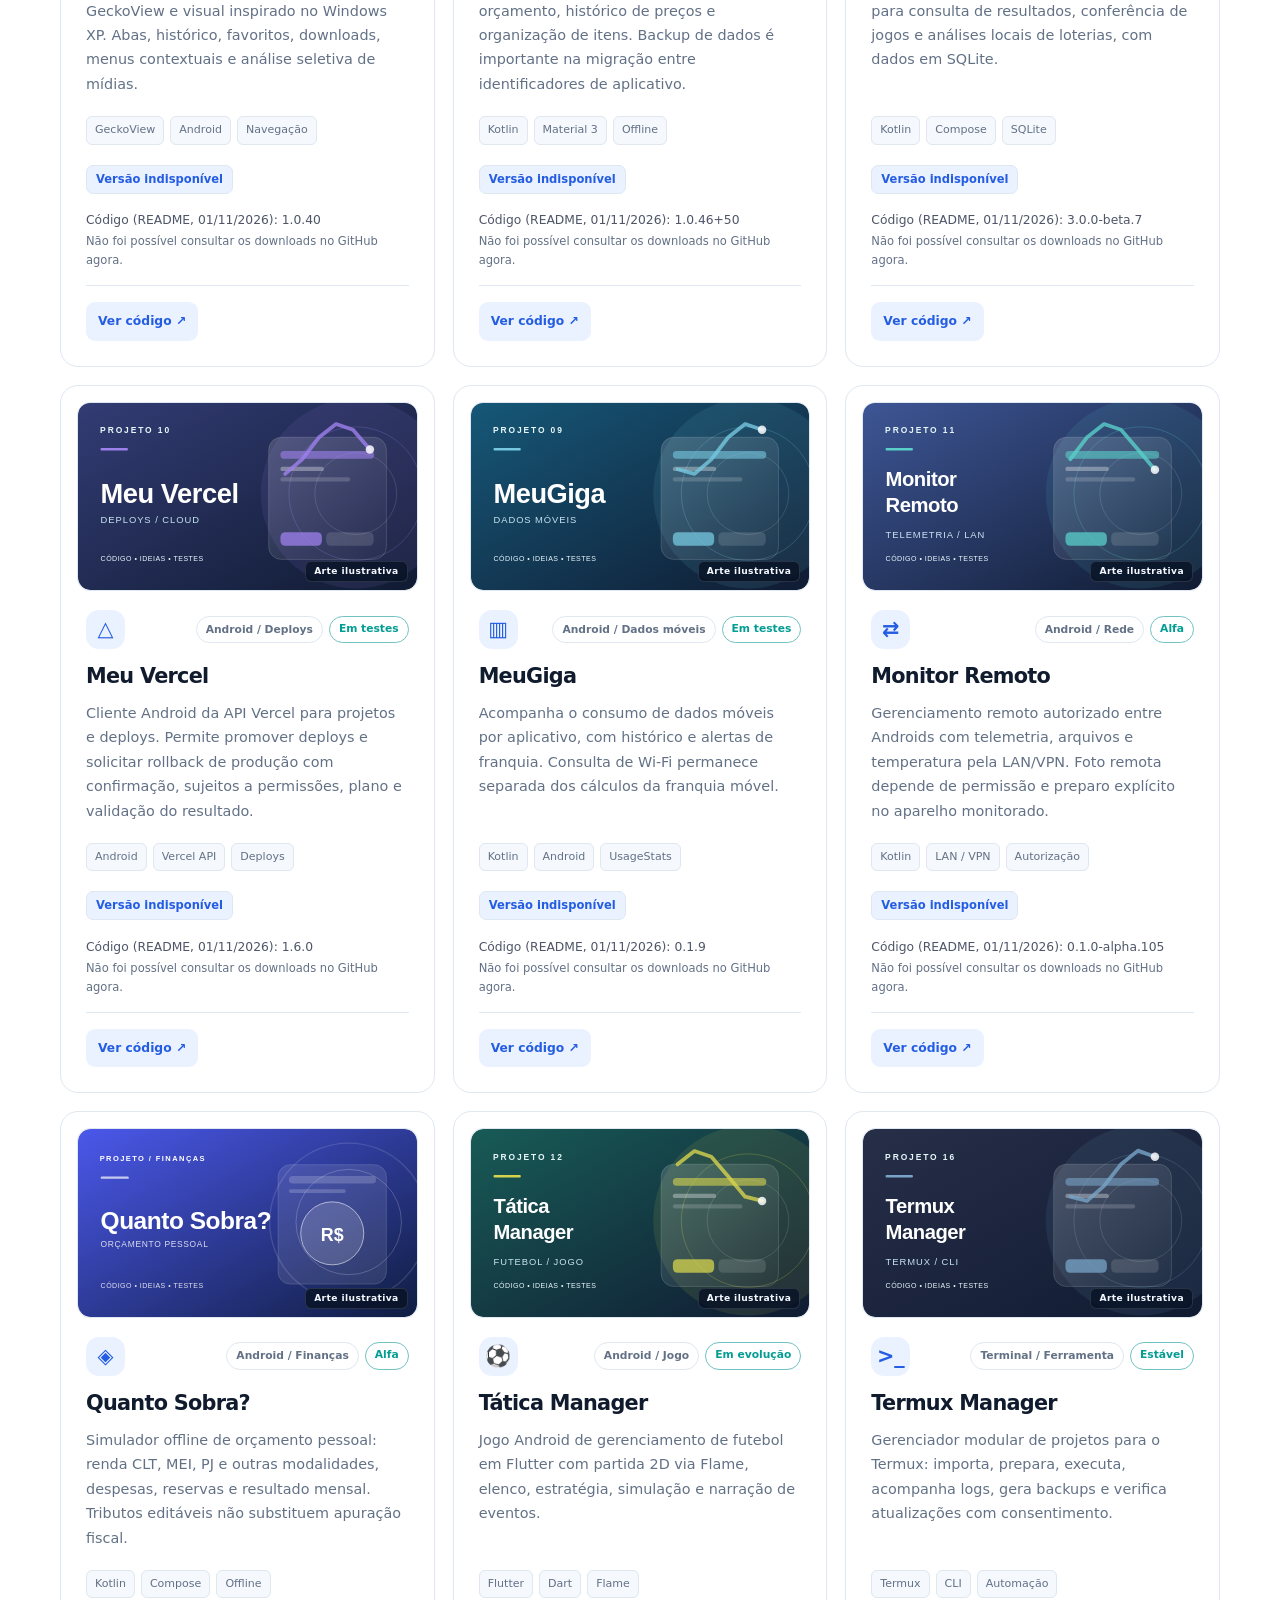
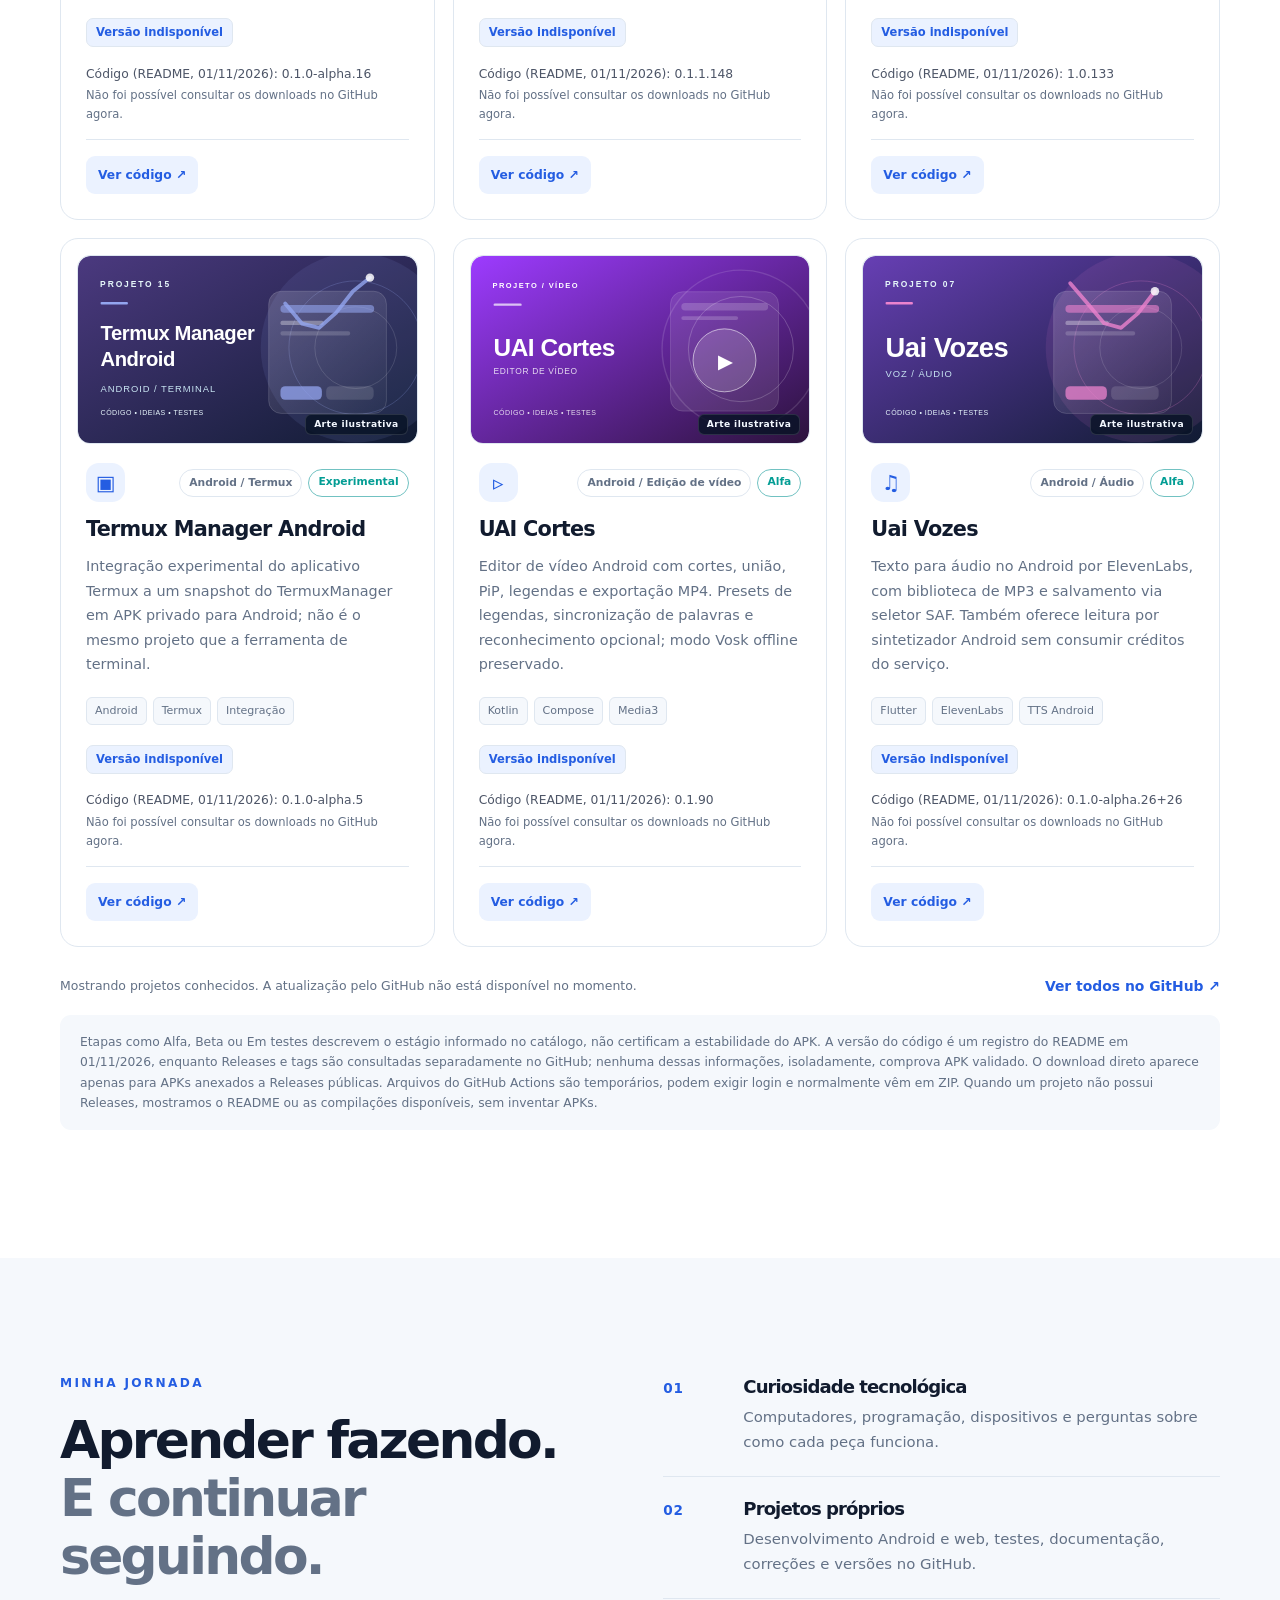
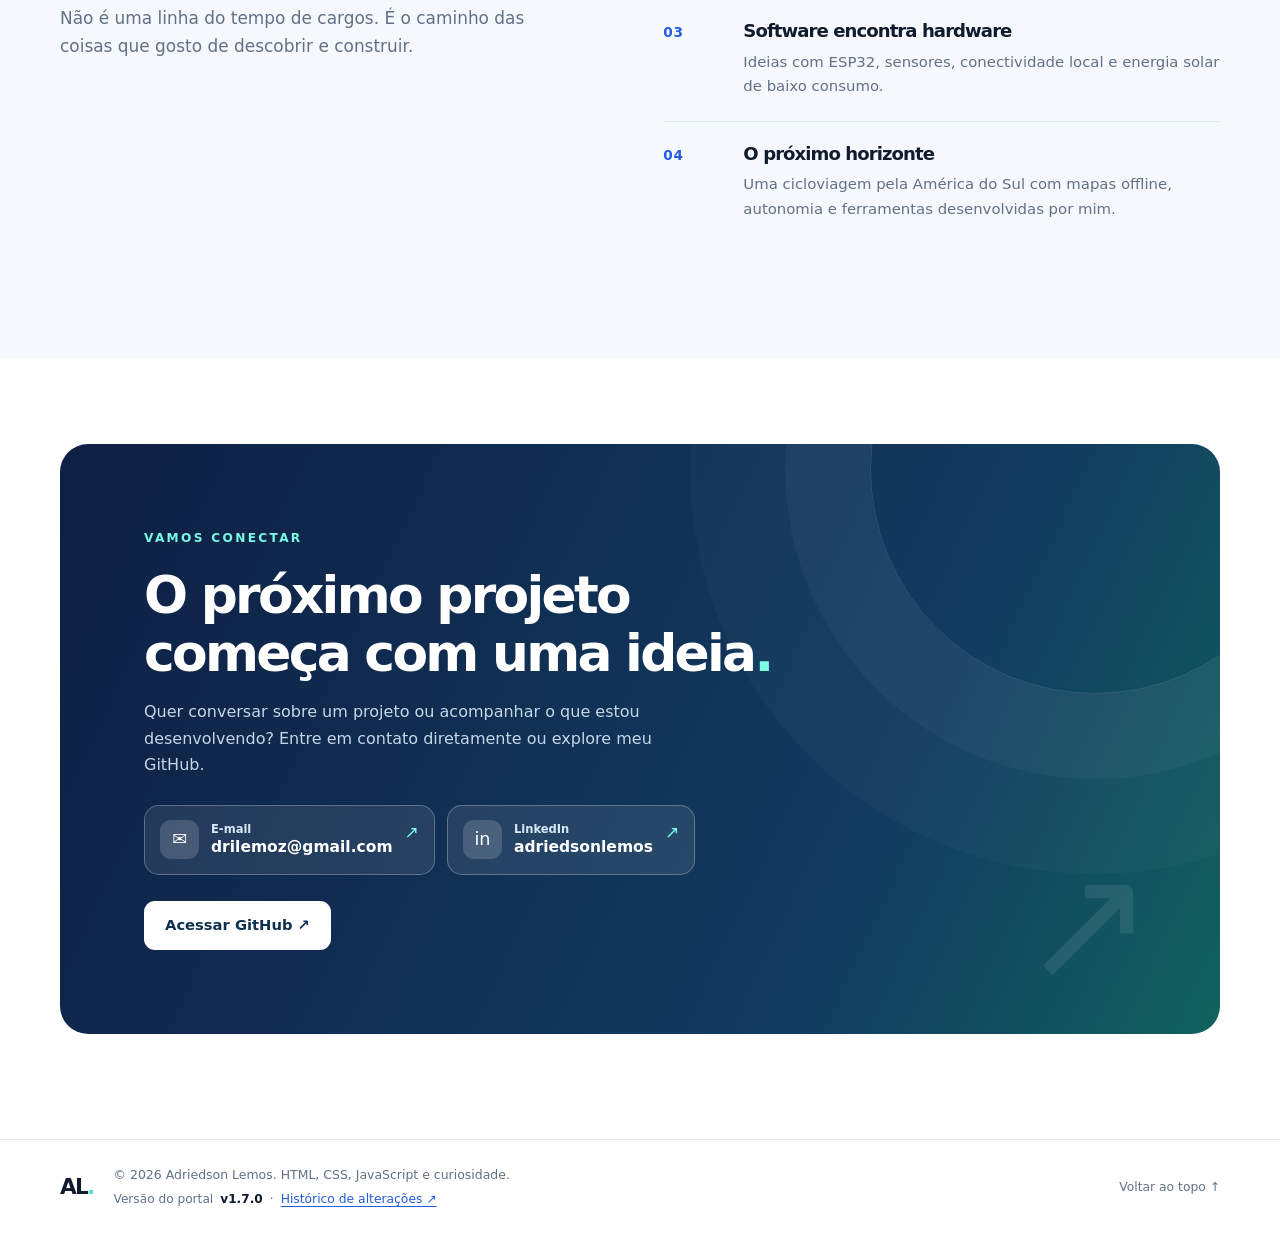
==== commit 592a2624: "Atualização • Adriedson Lemos | Tecnologia & Projetos v1.7.0 • GitHub Manager • 01/11/2026 14:27:10" ====
--- a/index.html
+++ b/index.html
@@ -7,7 +7,7 @@
   <meta name="theme-color" content="#ffffff">
   <meta name="color-scheme" content="light dark">
   <meta name="application-name" content="Adriedson Lemos | Portfólio">
-  <meta name="application-version" content="1.6.0">
+  <meta name="application-version" content="1.7.0">
   <link rel="canonical" href="https://adriedsonlemos.vercel.app/">
   <meta property="og:url" content="https://adriedsonlemos.vercel.app/">
   <meta property="og:image" content="https://adriedsonlemos.vercel.app/og-image.png">
@@ -145,17 +145,17 @@
           <span class="showcase-caption">Arte conceitual · não é captura de tela</span>
         </div>
         <div class="showcase-body">
-          <div class="showcase-overline"><span>01 / MONITORAMENTO E NAVEGAÇÃO</span><span class="showcase-stage">Em evolução · transmissão nativa experimental</span></div>
+          <div class="showcase-overline"><span>01 / MONITORAMENTO E NAVEGAÇÃO</span><span class="showcase-stage">Em evolução · código 1.0.323+323</span></div>
           <h3 id="titulo-vigia-ia">Vigia IA</h3>
-          <p class="showcase-summary">Câmeras, inferência no aparelho e navegação em um aplicativo modular.</p>
-          <dl class="showcase-facts">
-            <div><dt>O desafio</dt><dd>Conciliar câmera local/remota, análise de objetos, mapas offline e consumo de bateria para cenários móveis.</dd></div>
-            <div><dt>Como foi abordado</dt><dd>Aplicativo Flutter com fontes locais e MJPEG/RTSP; detecção no receptor e integração MCRP com Minha Câmera. O transmissor Kotlin integrado foi introduzido experimentalmente na série 1.0.273.</dd></div>
-          </dl>
-          <div class="showcase-flow"><span class="showcase-flow-label">FLUXO TÉCNICO SIMPLIFICADO</span><ol><li>Fonte de câmera</li><li>Monitor Flutter</li><li>IA no receptor</li><li>Eventos / mapa</li></ol></div>
-          <div class="showcase-evidence"><strong>O que está validado e o que falta</strong><p>O projeto registra diagnósticos de IA e etapas do pipeline. A transmissão Kotlin da série 1.0.275 ainda depende de compilação Android e teste físico no Redmi A3; não há promessa de FPS ou autonomia.</p></div>
-          <div class="showcase-stack" aria-label="Tecnologias documentadas"><span>Flutter</span><span>Kotlin</span><span>LiteRT</span><span>MCRP</span><span>Mapas offline</span></div>
-          <div class="showcase-links"><a href="https://github.com/drilemoz/Vigia-IA" target="_blank" rel="noopener noreferrer">Código no GitHub ↗</a><a href="https://github.com/drilemoz/Vigia-IA/blob/main/README.md" target="_blank" rel="noopener noreferrer">Versões e ressalvas ↗</a></div>
+          <p class="showcase-summary">Monitoramento modular e mapas offline com navegação de bicicleta e ajuste de ritmo.</p>
+          <dl class="showcase-facts">
+            <div><dt>O desafio</dt><dd>Combinar câmeras, IA no aparelho e navegação offline sem ocultar custos de CPU, memória e bateria.</dd></div>
+            <div><dt>Como foi abordado</dt><dd>Flutter com módulos de câmeras e IA opcionais; mapas de bicicleta com velocidade, horas por dia e ajuste de ritmo durante a navegação. RTSP H.264 em Media3 existe como teste isolado; monitoramento principal de RTSP ainda usa LibVLC.</dd></div>
+          </dl>
+          <div class="showcase-flow"><span class="showcase-flow-label">FLUXO TÉCNICO SIMPLIFICADO</span><ol><li>Câmera / RTSP</li><li>Receptor e IA</li><li>Mapa offline</li><li>Rotas e diagnóstico</li></ol></div>
+          <div class="showcase-evidence"><strong>O que está validado e o que falta</strong><p>README da versão 1.0.323+323 registra alteração de ritmo sem reiniciar rota e diagnóstico de interações sem registrar coordenadas exatas. Há correções de análise/testes Flutter na série 1.0.320–323; isso não comprova APK Release, funcionamento no aparelho, FPS ou autonomia.</p></div>
+          <div class="showcase-stack" aria-label="Tecnologias documentadas"><span>Flutter</span><span>Kotlin</span><span>LiteRT</span><span>Media3 / VLC</span><span>Mapas offline</span></div>
+          <div class="showcase-links"><a href="https://github.com/drilemoz/Vigia-IA" target="_blank" rel="noopener noreferrer">Código no GitHub ↗</a><a href="https://github.com/drilemoz/Vigia-IA/blob/main/README.md" target="_blank" rel="noopener noreferrer">Versão e validações ↗</a></div>
         </div>
       </article>
 <article class="showcase-card" id="estudo-nexora" aria-labelledby="titulo-nexora">
@@ -164,17 +164,17 @@
           <span class="showcase-caption">Arte conceitual · não é captura de tela</span>
         </div>
         <div class="showcase-body">
-          <div class="showcase-overline"><span>02 / IA LOCAL NO ANDROID</span><span class="showcase-stage">Alfa · desempenho sob investigação</span></div>
+          <div class="showcase-overline"><span>02 / IA LOCAL NO ANDROID</span><span class="showcase-stage">Alfa · código 0.1.0-alpha.38</span></div>
           <h3 id="titulo-nexora">Nexora</h3>
-          <p class="showcase-summary">Inferência GGUF sem servidor, com diagnósticos de memória e geração.</p>
-          <dl class="showcase-facts">
-            <div><dt>O desafio</dt><dd>Executar modelos de linguagem em smartphones com limites de RAM, temperatura e capacidade de processamento.</dd></div>
-            <div><dt>Como foi abordado</dt><dd>Kotlin e JNI com llama.cpp, modelos GGUF gerenciados no aparelho, perfis de inferência, métricas de tokens e monitoramento de RAM/PSS e estado térmico.</dd></div>
-          </dl>
-          <div class="showcase-flow"><span class="showcase-flow-label">FLUXO TÉCNICO SIMPLIFICADO</span><ol><li>GGUF local</li><li>JNI / llama.cpp</li><li>Tokens e métricas</li><li>Resposta na interface</li></ol></div>
-          <div class="showcase-evidence"><strong>O que está validado e o que falta</strong><p>A documentação descreve melhorias no streaming e isolamento do estado de conversa. Ganhos recentes de CPU, bateria ou tokens/s não foram demonstrados por benchmark comparativo; mudanças JNI exigem teste real.</p></div>
-          <div class="showcase-stack" aria-label="Tecnologias documentadas"><span>Kotlin</span><span>JNI</span><span>llama.cpp</span><span>GGUF</span><span>SQLite</span></div>
-          <div class="showcase-links"><a href="https://github.com/drilemoz/Nexora" target="_blank" rel="noopener noreferrer">Código no GitHub ↗</a><a href="https://github.com/drilemoz/Nexora/blob/main/README.md" target="_blank" rel="noopener noreferrer">Arquitetura e limitações ↗</a></div>
+          <p class="showcase-summary">Modelos GGUF locais e leitura offline de artigos de bibliotecas ZIM.</p>
+          <dl class="showcase-facts">
+            <div><dt>O desafio</dt><dd>Rodar LLM no Android dentro dos limites reais de RAM e calor, e disponibilizar conteúdo local sem prometer respostas baseadas automaticamente na Wikipédia.</dd></div>
+            <div><dt>Como foi abordado</dt><dd>Kotlin, JNI e llama.cpp para modelos GGUF; módulo independente da Wikipédia com download/importação ZIM, validação básica, índice de títulos SQLite FTS4 e leitura de artigos offline.</dd></div>
+          </dl>
+          <div class="showcase-flow"><span class="showcase-flow-label">FLUXO TÉCNICO SIMPLIFICADO</span><ol><li>GGUF / ZIM local</li><li>llama.cpp / índice FTS4</li><li>Chat / pesquisa</li><li>Resposta / artigo</li></ol></div>
+          <div class="showcase-evidence"><strong>O que está validado e o que falta</strong><p>O README da alpha.38 informa abertura de artigos e índice de títulos. Ainda não há perguntas à IA usando Wikipédia, busca integral no conteúdo ou compatibilidade garantida com qualquer ZIM. Diagnósticos anteriores indicaram limites de tokens e interrupção em segundo plano, não prova de falta de RAM; build/JNI e testes reais continuam necessários.</p></div>
+          <div class="showcase-stack" aria-label="Tecnologias documentadas"><span>Kotlin</span><span>JNI</span><span>llama.cpp</span><span>GGUF</span><span>ZIM / FTS4</span></div>
+          <div class="showcase-links"><a href="https://github.com/drilemoz/Nexora" target="_blank" rel="noopener noreferrer">Código no GitHub ↗</a><a href="https://github.com/drilemoz/Nexora/blob/main/README.md" target="_blank" rel="noopener noreferrer">Wikipédia offline e limites ↗</a></div>
         </div>
       </article>
 <article class="showcase-card" id="estudo-pulso-bateria" aria-labelledby="titulo-pulso-bateria">
@@ -183,17 +183,17 @@
           <span class="showcase-caption">Arte conceitual · não é captura de tela</span>
         </div>
         <div class="showcase-body">
-          <div class="showcase-overline"><span>03 / ENERGIA E MEDIÇÃO</span><span class="showcase-stage">Alfa · testes Android pendentes</span></div>
+          <div class="showcase-overline"><span>03 / ENERGIA E MEDIÇÃO</span><span class="showcase-stage">Alfa · código 0.1.0-alpha.73</span></div>
           <h3 id="titulo-pulso-bateria">Pulso Bateria</h3>
-          <p class="showcase-summary">Leituras oficiais, histórico e experimentos de carga e consumo.</p>
-          <dl class="showcase-facts">
-            <div><dt>O desafio</dt><dd>Separar corrente medida, estimativas e ausência de leitura ao avaliar bateria e fontes de energia solar.</dd></div>
-            <div><dt>Como foi abordado</dt><dd>BatteryManager como fonte prioritária, histórico Room e Labs para ensaios de carga/consumo. A API local AIDL exige autorização explícita por aplicativo e verificação de identidade.</dd></div>
-          </dl>
-          <div class="showcase-flow"><span class="showcase-flow-label">FLUXO TÉCNICO SIMPLIFICADO</span><ol><li>BatteryManager</li><li>Room / sessões</li><li>Labs</li><li>Relatório identificado</li></ol></div>
-          <div class="showcase-evidence"><strong>O que está validado e o que falta</strong><p>Na alpha.36 foram documentadas 26 verificações estáticas e 16 invariantes Kotlin/JVM aprovados em 17/10/2026. A compilação Android foi bloqueada pela obtenção do Gradle; testes entre aplicativos continuam pendentes.</p></div>
-          <div class="showcase-stack" aria-label="Tecnologias documentadas"><span>Kotlin</span><span>Compose</span><span>BatteryManager</span><span>Room</span><span>AIDL</span></div>
-          <div class="showcase-links"><a href="https://github.com/drilemoz/Pulso" target="_blank" rel="noopener noreferrer">Código no GitHub ↗</a><a href="https://github.com/drilemoz/Pulso/blob/main/docs/VALIDATION.md" target="_blank" rel="noopener noreferrer">Relatório de validação ↗</a></div>
+          <p class="showcase-summary">Medições e ensaios de bateria com Labs locais e controle remoto pela LAN.</p>
+          <dl class="showcase-facts">
+            <div><dt>O desafio</dt><dd>Medir corrente e carga sem confundir leituras reais, estimativas e intervalos não observados, inclusive durante ensaios solares.</dd></div>
+            <div><dt>Como foi abordado</dt><dd>BatteryManager, histórico e relatórios persistentes; Labs Solar, Elétrico, Consumo e Carga automática. Pareamento LAN com QR e autorização explícita; controlador recebe estado e alertas, enquanto o relatório é salvo no monitorado.</dd></div>
+          </dl>
+          <div class="showcase-flow"><span class="showcase-flow-label">FLUXO TÉCNICO SIMPLIFICADO</span><ol><li>Leituras Android</li><li>Sessões / Labs</li><li>Pareamento LAN</li><li>Histórico / relatório</li></ol></div>
+          <div class="showcase-evidence"><strong>O que está validado e o que falta</strong><p>O README da alpha.73 documenta alertas remotos e registro real de 100% antes do encerramento. Previsões de término só aparecem com progresso suficiente; credenciais locais de reconexão têm proteção AndroidKeyStore. Não assumir precisão de corrente ou conclusão de testes Android sem medições e CI confirmados.</p></div>
+          <div class="showcase-stack" aria-label="Tecnologias documentadas"><span>Kotlin</span><span>Jetpack Compose</span><span>BatteryManager</span><span>Room</span><span>LAN / QR</span></div>
+          <div class="showcase-links"><a href="https://github.com/drilemoz/Pulso" target="_blank" rel="noopener noreferrer">Código no GitHub ↗</a><a href="https://github.com/drilemoz/Pulso/blob/main/docs/REMOTE_LABS.md" target="_blank" rel="noopener noreferrer">Guia de monitoramento LAN ↗</a></div>
         </div>
       </article>
 <article class="showcase-card" id="estudo-minha-camera" aria-labelledby="titulo-minha-camera">
@@ -202,17 +202,17 @@
           <span class="showcase-caption">Arte conceitual · não é captura de tela</span>
         </div>
         <div class="showcase-body">
-          <div class="showcase-overline"><span>04 / VÍDEO PELA REDE LOCAL</span><span class="showcase-stage">Em testes · H.264 experimental</span></div>
+          <div class="showcase-overline"><span>04 / VÍDEO PELA REDE LOCAL</span><span class="showcase-stage">Em testes · código 1.4.76</span></div>
           <h3 id="titulo-minha-camera">Minha Câmera</h3>
-          <p class="showcase-summary">Um celular funciona como câmera e o outro recebe vídeo sem nuvem.</p>
-          <dl class="showcase-facts">
-            <div><dt>O desafio</dt><dd>Reaproveitar um Android como câmera remota, inclusive com tela apagada, e reduzir latência e consumo de energia.</dd></div>
-            <div><dt>Como foi abordado</dt><dd>Transmissão MJPEG em Wi-Fi local com pareamento e comandos autenticados. Controles de gravação, foto, zoom e lanterna são condicionados à capacidade do transmissor. H.264 continua experimental.</dd></div>
-          </dl>
-          <div class="showcase-flow"><span class="showcase-flow-label">FLUXO TÉCNICO SIMPLIFICADO</span><ol><li>Câmera Android</li><li>Wi-Fi local / token</li><li>Fluxo MJPEG</li><li>Receptor / gravação</li></ol></div>
-          <div class="showcase-evidence"><strong>O que está validado e o que falta</strong><p>O README registra paradas de quadros MJPEG e falhas H.264 no Redmi A3. As correções mais recentes precisam de build completo e ensaio físico; metas de FPS não equivalem a FPS observados.</p></div>
-          <div class="showcase-stack" aria-label="Tecnologias documentadas"><span>Kotlin</span><span>Camera API</span><span>MJPEG</span><span>Wi-Fi local</span><span>MCRP</span></div>
-          <div class="showcase-links"><a href="https://github.com/drilemoz/Minha-Camera" target="_blank" rel="noopener noreferrer">Código no GitHub ↗</a><a href="https://github.com/drilemoz/Minha-Camera/blob/main/docs/VALIDACAO_1_4_74.md" target="_blank" rel="noopener noreferrer">Análise de FPS e limitações ↗</a></div>
+          <p class="showcase-summary">Um Android como câmera remota para outro, pela LAN e sem nuvem obrigatória.</p>
+          <dl class="showcase-facts">
+            <div><dt>O desafio</dt><dd>Obter vídeo estável com tela apagada e controle autorizado mantendo baixo consumo e temperatura segura.</dd></div>
+            <div><dt>Como foi abordado</dt><dd>MJPEG em Wi-Fi local com autenticação e comandos de lanterna conforme suporte do hardware. H.264 experimental; o diagnóstico registra falhas e o sistema tenta recuperar um fluxo MJPEG parado com ajustes progressivos.</dd></div>
+          </dl>
+          <div class="showcase-flow"><span class="showcase-flow-label">FLUXO TÉCNICO SIMPLIFICADO</span><ol><li>Câmera Android</li><li>Token / Wi-Fi LAN</li><li>MJPEG / H.264 em teste</li><li>Receptor / gravação</li></ol></div>
+          <div class="showcase-evidence"><strong>O que está validado e o que falta</strong><p>O README da 1.4.76 registra correção na configuração das tarefas Gradle; o build Android completo ainda precisa ser confirmado. Relatórios anteriores apontaram quadros parados em MJPEG e IllegalStateException com H.264 no Redmi A3. Metas de FPS não são medições reais ou garantia de estabilidade.</p></div>
+          <div class="showcase-stack" aria-label="Tecnologias documentadas"><span>Kotlin</span><span>Camera2</span><span>MJPEG</span><span>H.264 experimental</span><span>LAN / MCRP</span></div>
+          <div class="showcase-links"><a href="https://github.com/drilemoz/Minha-Camera" target="_blank" rel="noopener noreferrer">Código no GitHub ↗</a><a href="https://github.com/drilemoz/Minha-Camera/blob/main/README.md" target="_blank" rel="noopener noreferrer">FPS, CI e limitações ↗</a></div>
         </div>
       </article>
         </div>
@@ -223,7 +223,7 @@
     <section id="projetos" class="section projects-section">
       <div class="container">
         <div class="projects-head">
-          <div><p class="kicker">PORTFÓLIO</p><h2>Projetos que saíram <span class="muted">do papel.</span></h2><p class="section-lead">Catálogo completo com 17 projetos públicos, incluindo os quatro estudos técnicos acima. As capas são ilustrações, não capturas reais das interfaces.</p></div>
+          <div><p class="kicker">PORTFÓLIO</p><h2>Projetos que saíram <span class="muted">do papel.</span></h2><p class="section-lead">Catálogo local revisado em 01/11/2026 com 21 projetos públicos, incluindo os quatro estudos técnicos acima. A consulta online pode descobrir outros repositórios. As capas são ilustrações, não capturas reais das interfaces.</p></div>
           <div class="projects-count"><strong id="total">...</strong><span>projetos<br>apresentados</span></div>
         </div>
         <div class="controls">
@@ -238,7 +238,7 @@
         <div id="projects" class="project-grid" aria-live="polite" aria-busy="true"></div>
         <p id="empty" class="empty" hidden>Nenhum projeto encontrado. Tente outro filtro.</p>
         <div class="projects-footer"><p id="github-status" role="status">Carregando repositórios públicos...</p><a class="text-link" data-profile href="https://github.com/drilemoz" target="_blank" rel="noopener noreferrer">Ver todos no GitHub ↗</a></div>
-        <p class="notice">Etapas como Alfa, Beta ou Em testes descrevem o estágio informado no catálogo, não certificam a estabilidade do APK. Versões são consultadas nas Releases ou tags públicas do GitHub, identificadas separadamente. O download direto aparece apenas para APKs anexados a Releases públicas. Arquivos do GitHub Actions são temporários, podem exigir login e normalmente vêm em ZIP. Quando um projeto não possui Releases, mostramos o README ou as compilações disponíveis, sem inventar APKs.</p>
+        <p class="notice">Etapas como Alfa, Beta ou Em testes descrevem o estágio informado no catálogo, não certificam a estabilidade do APK. A versão do código é um registro do README em 01/11/2026, enquanto Releases e tags são consultadas separadamente no GitHub; nenhuma dessas informações, isoladamente, comprova APK validado. O download direto aparece apenas para APKs anexados a Releases públicas. Arquivos do GitHub Actions são temporários, podem exigir login e normalmente vêm em ZIP. Quando um projeto não possui Releases, mostramos o README ou as compilações disponíveis, sem inventar APKs.</p>
       </div>
     </section>
 
@@ -281,7 +281,7 @@
       <a href="#inicio" class="footer-brand" aria-label="Voltar ao início">AL<span>.</span></a>
       <div class="footer-details">
         <p>© <span id="year"></span> Adriedson Lemos. HTML, CSS, JavaScript e curiosidade.</p>
-        <p class="footer-version">Versão do portal <strong>v1.6.0</strong> <span aria-hidden="true">·</span> <a href="https://github.com/drilemoz/adriedsonlemos/blob/main/CHANGELOG.md" target="_blank" rel="noopener noreferrer">Histórico de alterações ↗</a></p>
+        <p class="footer-version">Versão do portal <strong>v1.7.0</strong> <span aria-hidden="true">·</span> <a href="https://github.com/drilemoz/adriedsonlemos/blob/main/CHANGELOG.md" target="_blank" rel="noopener noreferrer">Histórico de alterações ↗</a></p>
       </div>
       <a href="#inicio" class="back-to-top">Voltar ao topo ↑</a>
     </div>
--- a/styles.css
+++ b/styles.css
@@ -150,6 +150,7 @@
 .project-card p { color: var(--muted); font-size: .9rem; line-height: 1.7; margin-bottom: 20px; flex: 1; }
 .tech-tags { display: flex; flex-wrap: wrap; gap: 6px; margin-bottom: 20px; }
 .tech-tags span { font-size: .69rem; background: var(--subtle); color: var(--muted); border: 1px solid var(--line); padding: 4px 8px; border-radius: 6px; }
+.project-code-version { font-size: .77rem; line-height: 1.45; opacity: .77; margin: .4rem 0 .15rem; }
 .project-meta { color: var(--muted); min-height: 20px; font-size: .72rem; margin-bottom: 15px; }
 .project-links { display: flex; flex-wrap: wrap; gap: 10px; padding-top: 16px; border-top: 1px solid var(--line); }
 .project-link { font-size: .77rem; font-weight: 800; min-height: 38px; border-radius: 9px; padding: 9px 12px; display: inline-flex; align-items: center; justify-content: center; gap: 7px; }
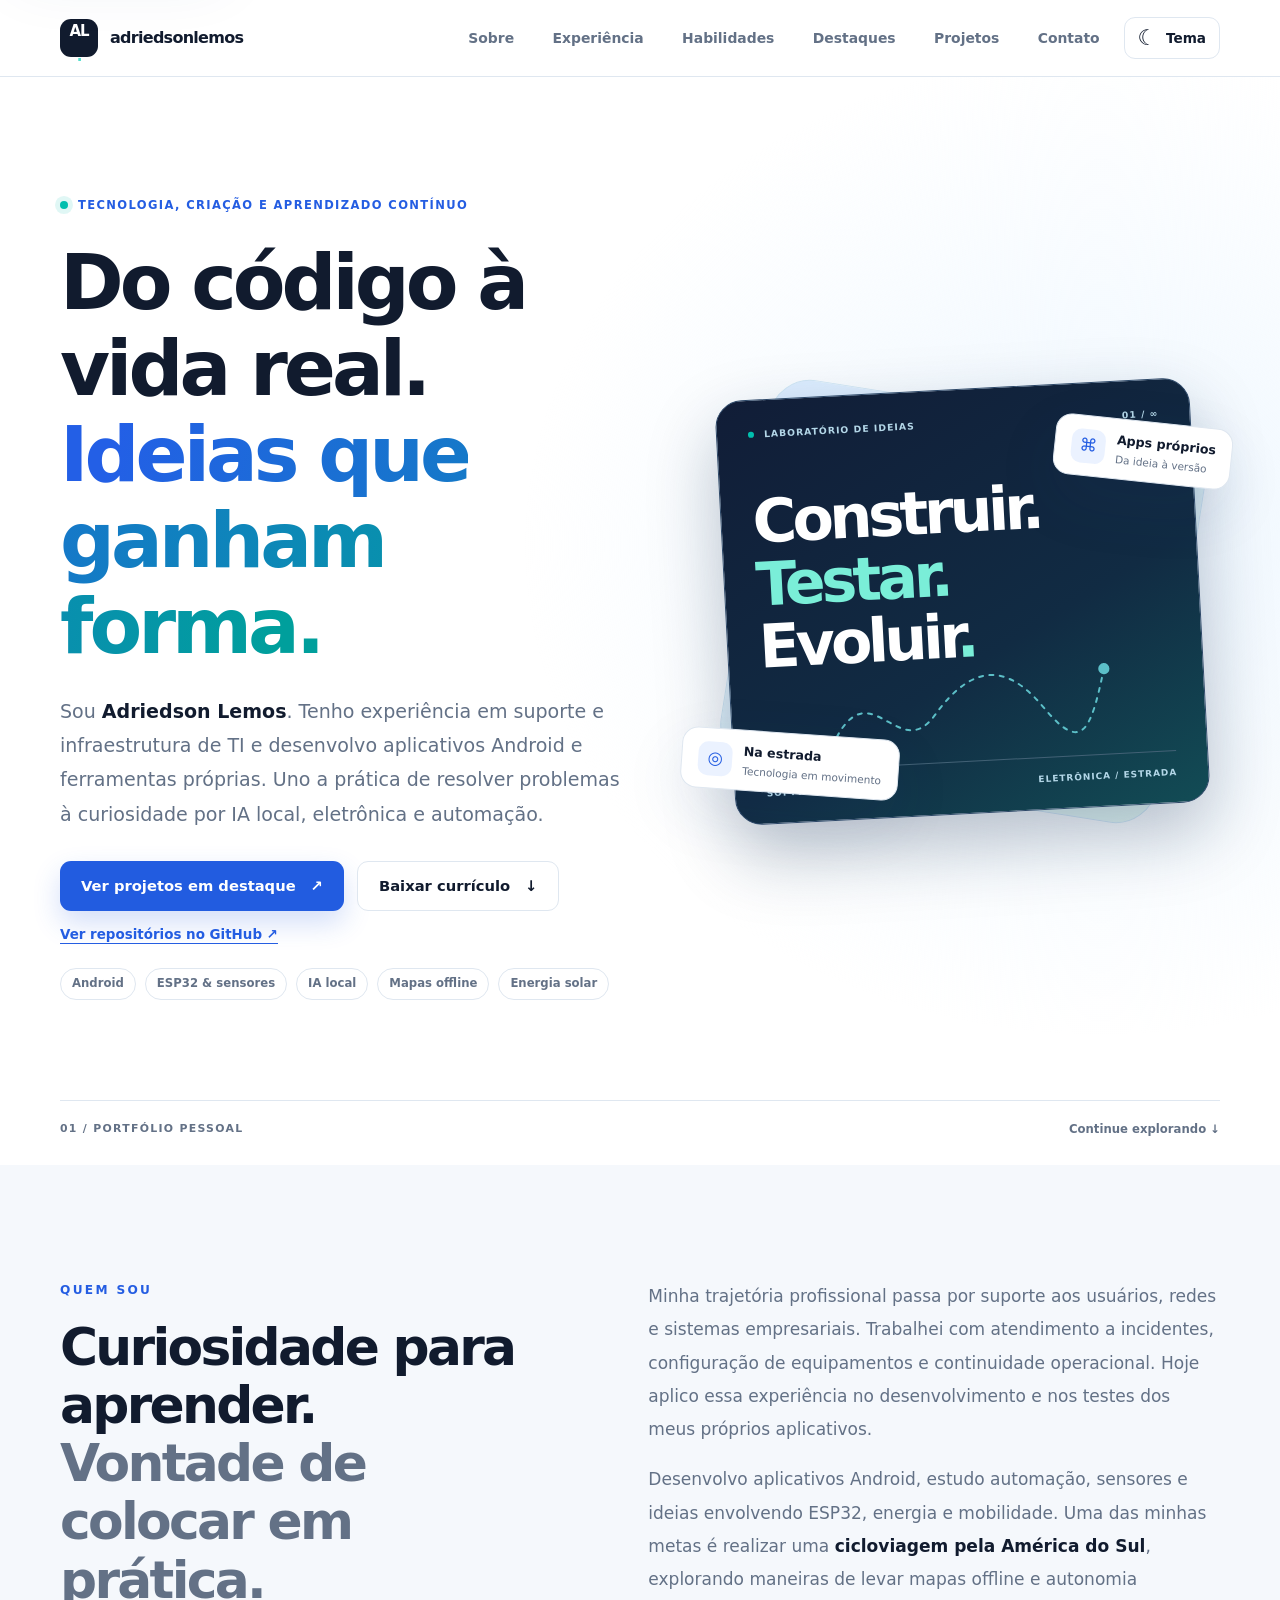
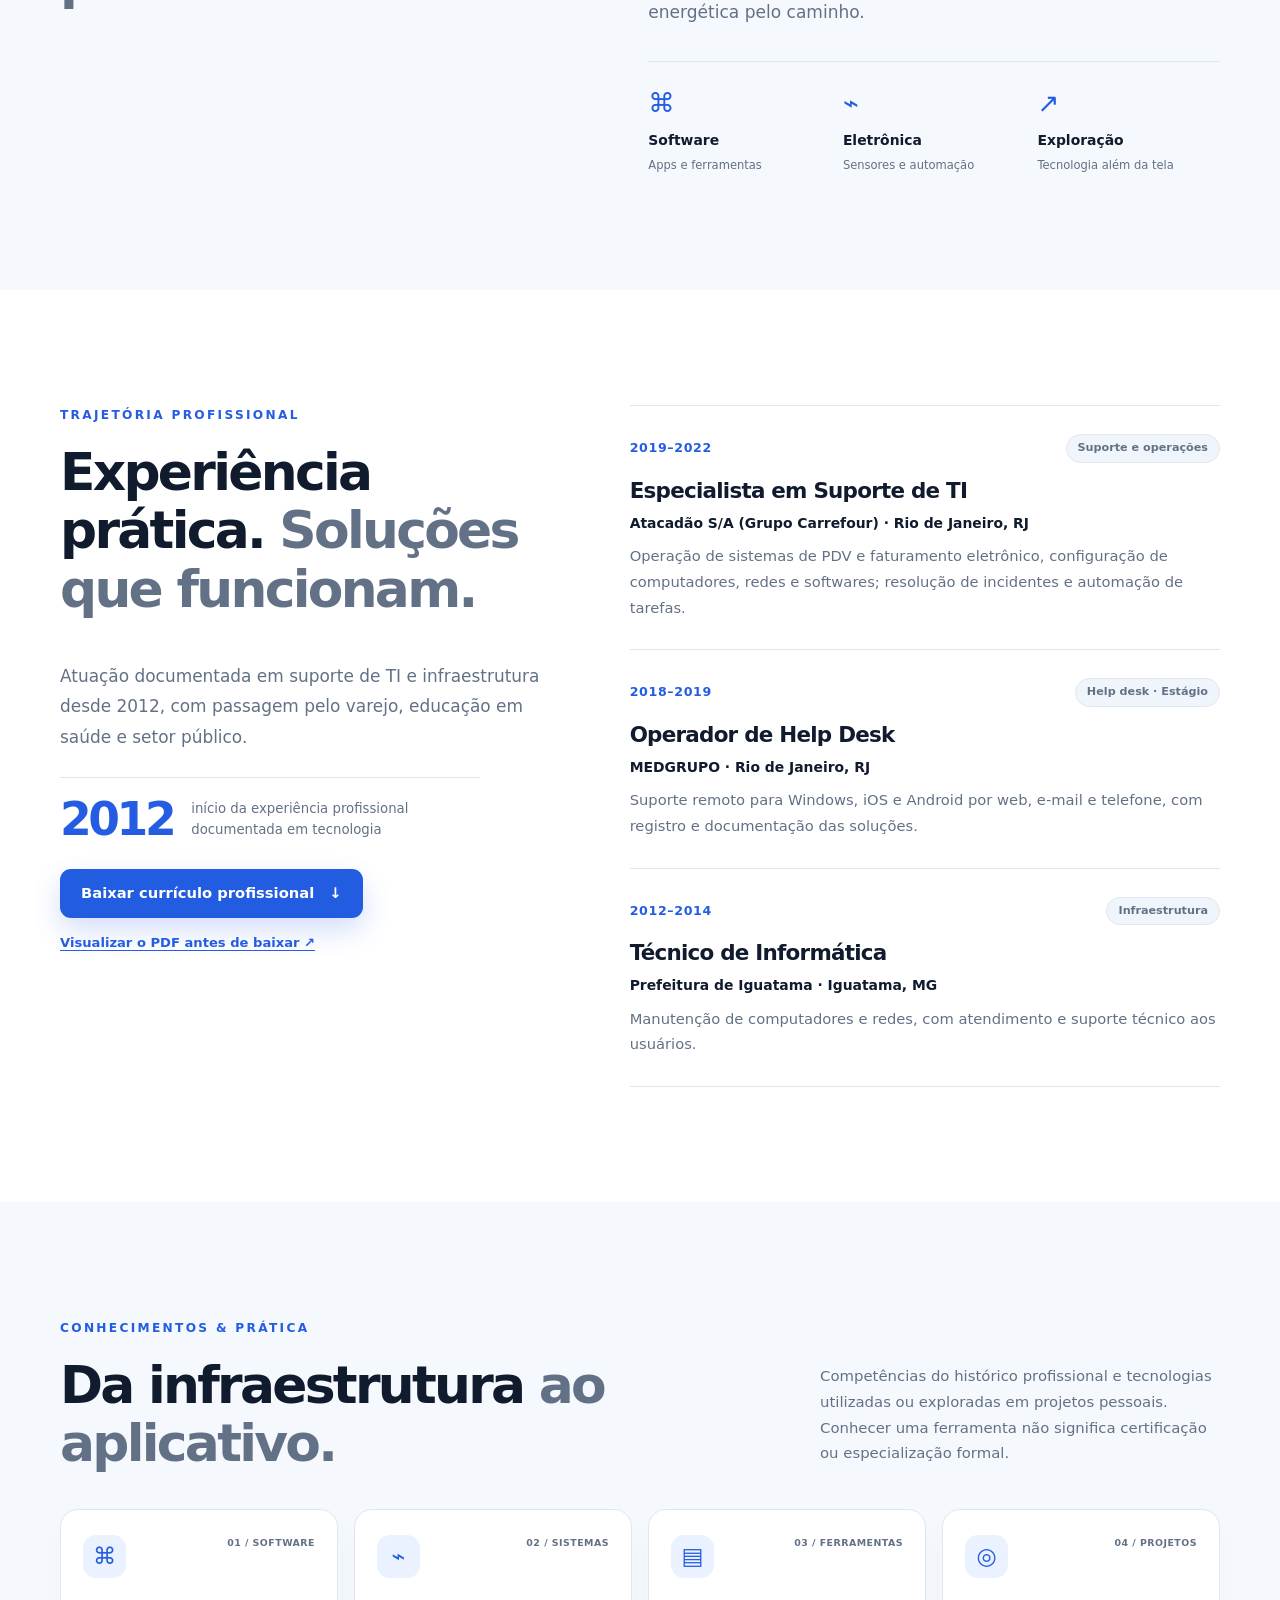
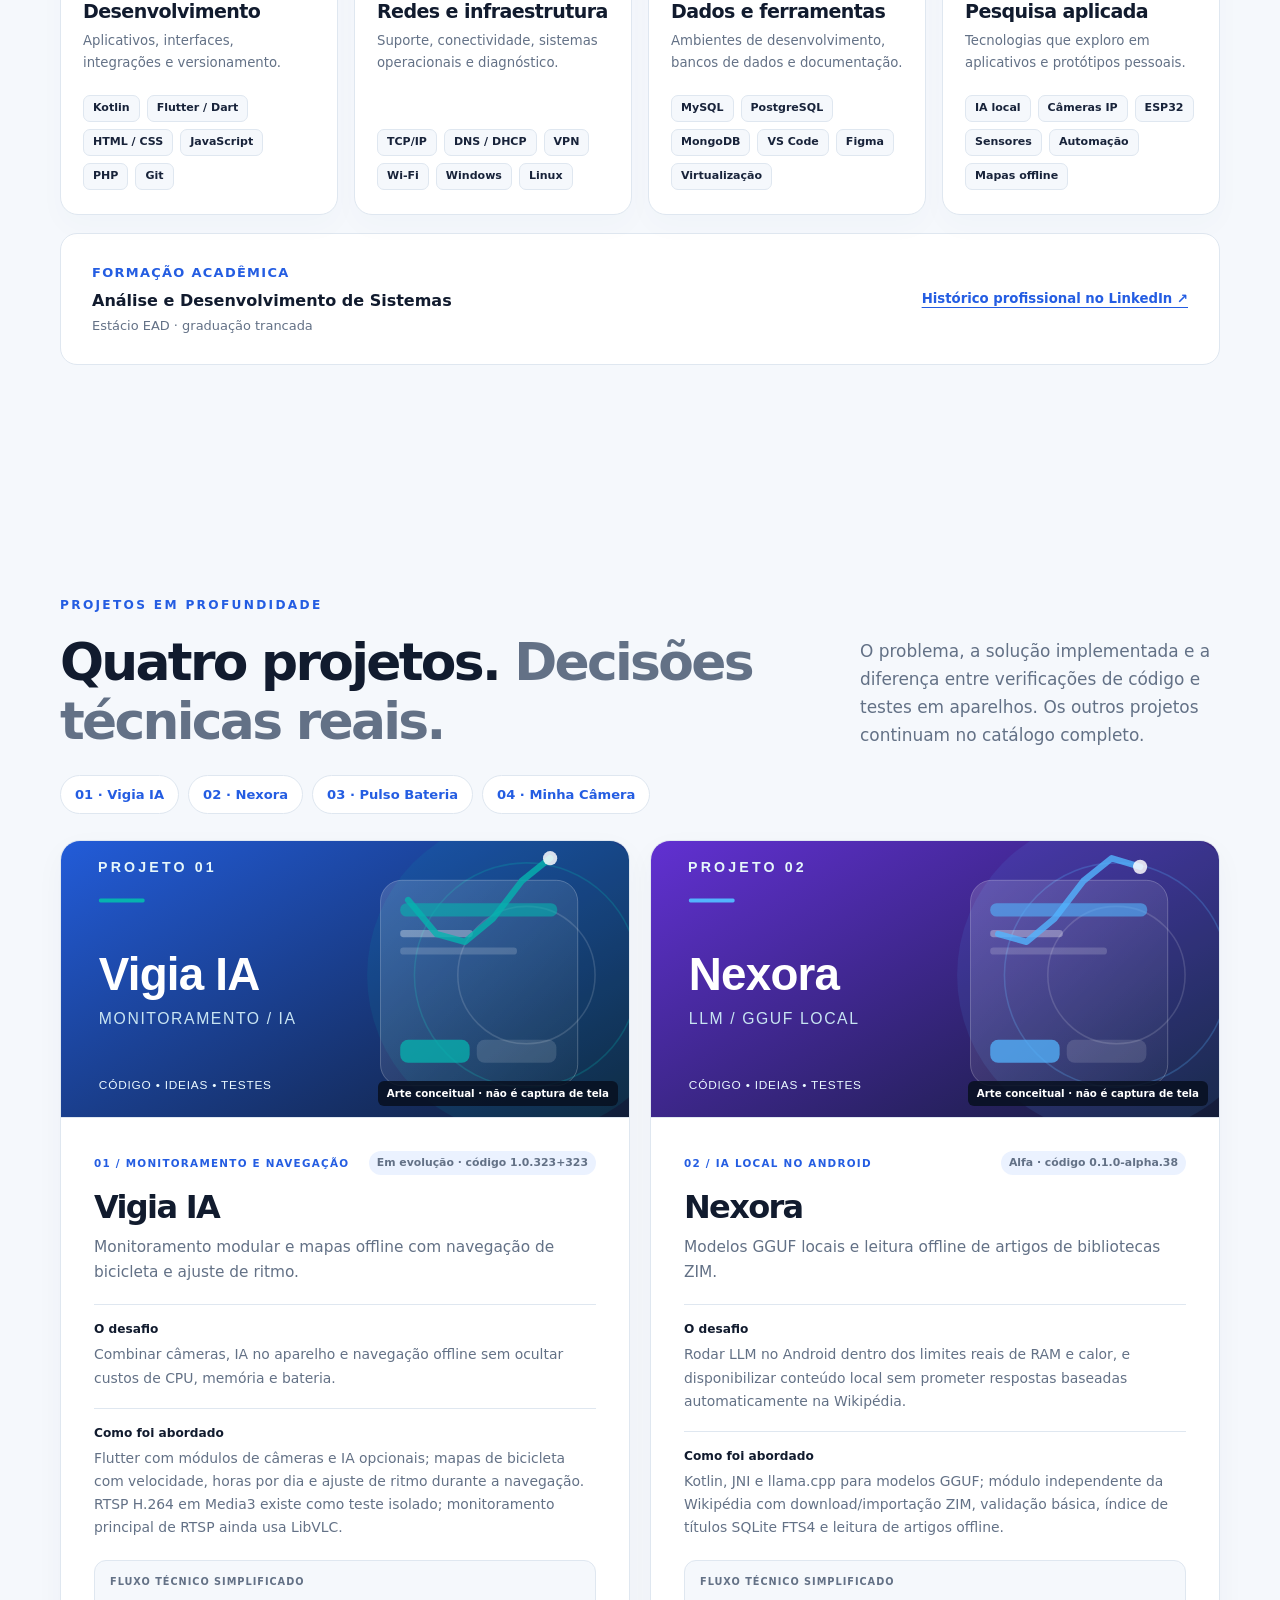
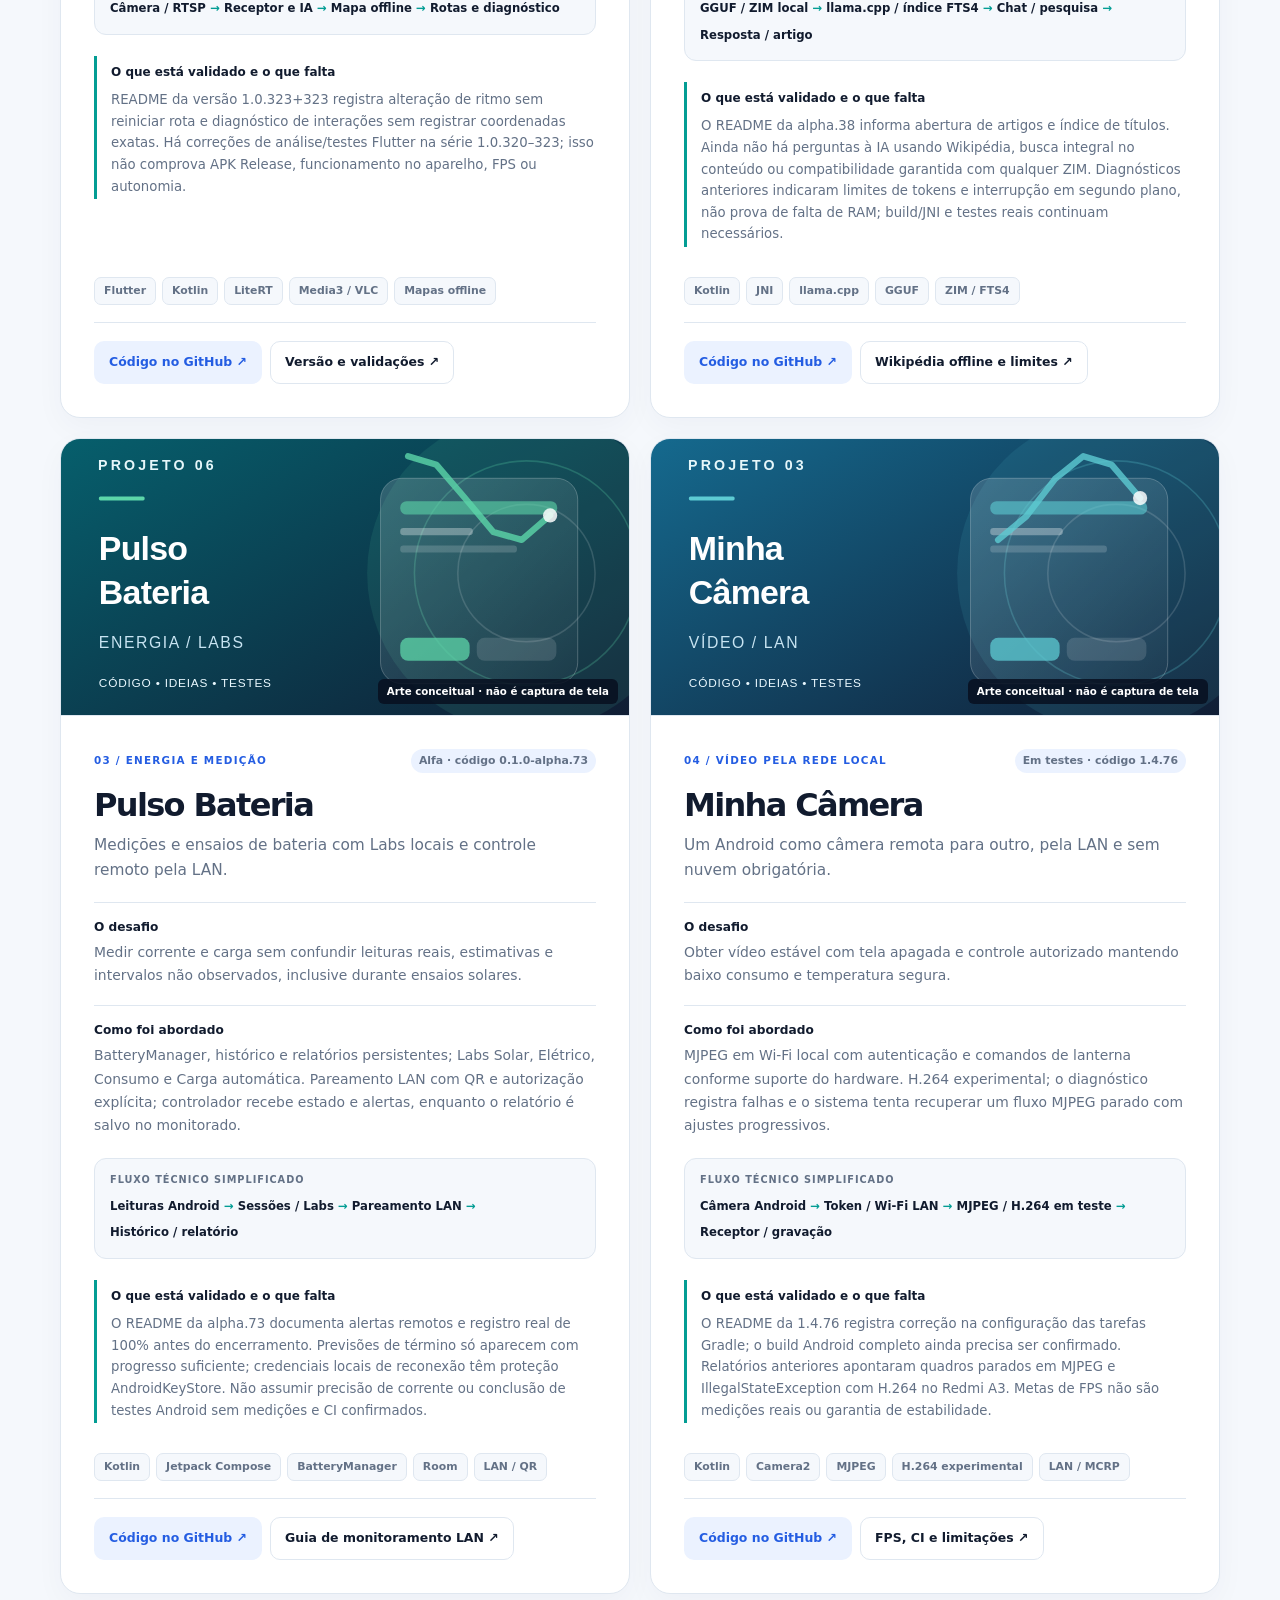
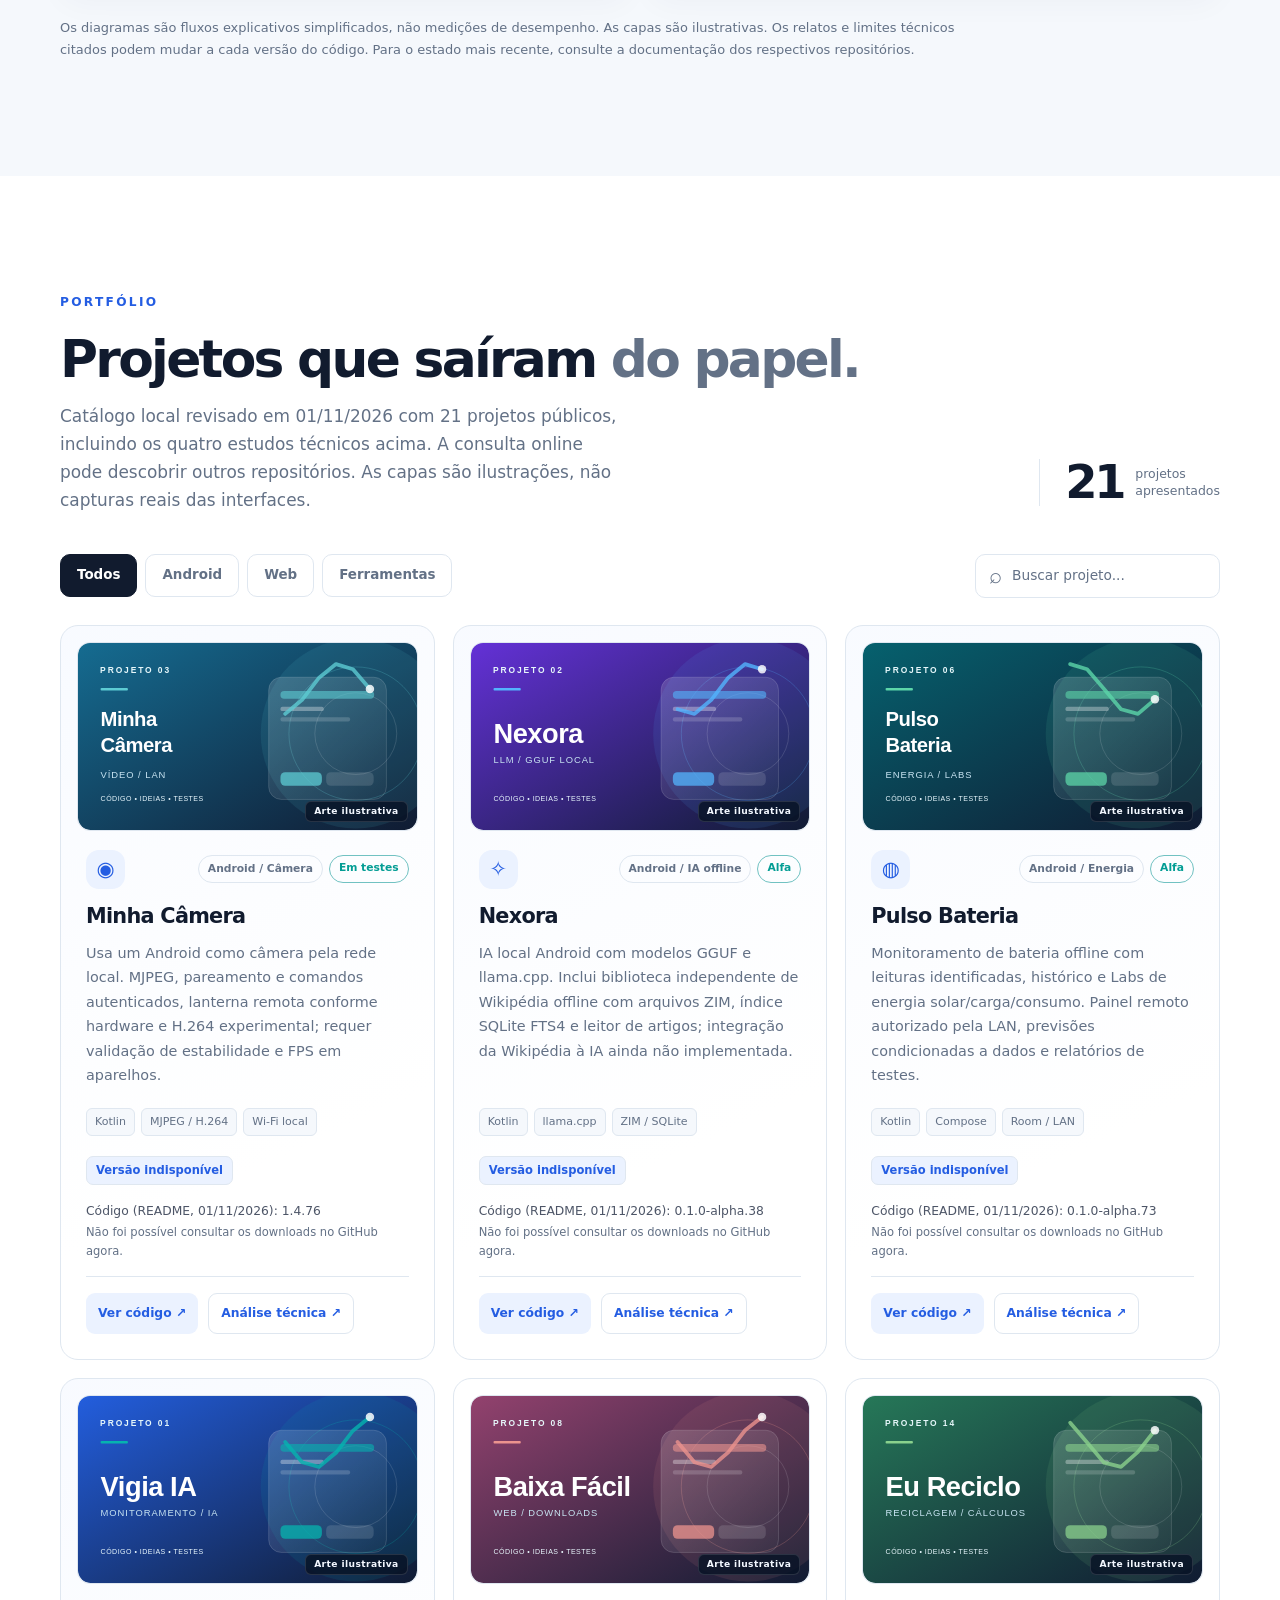
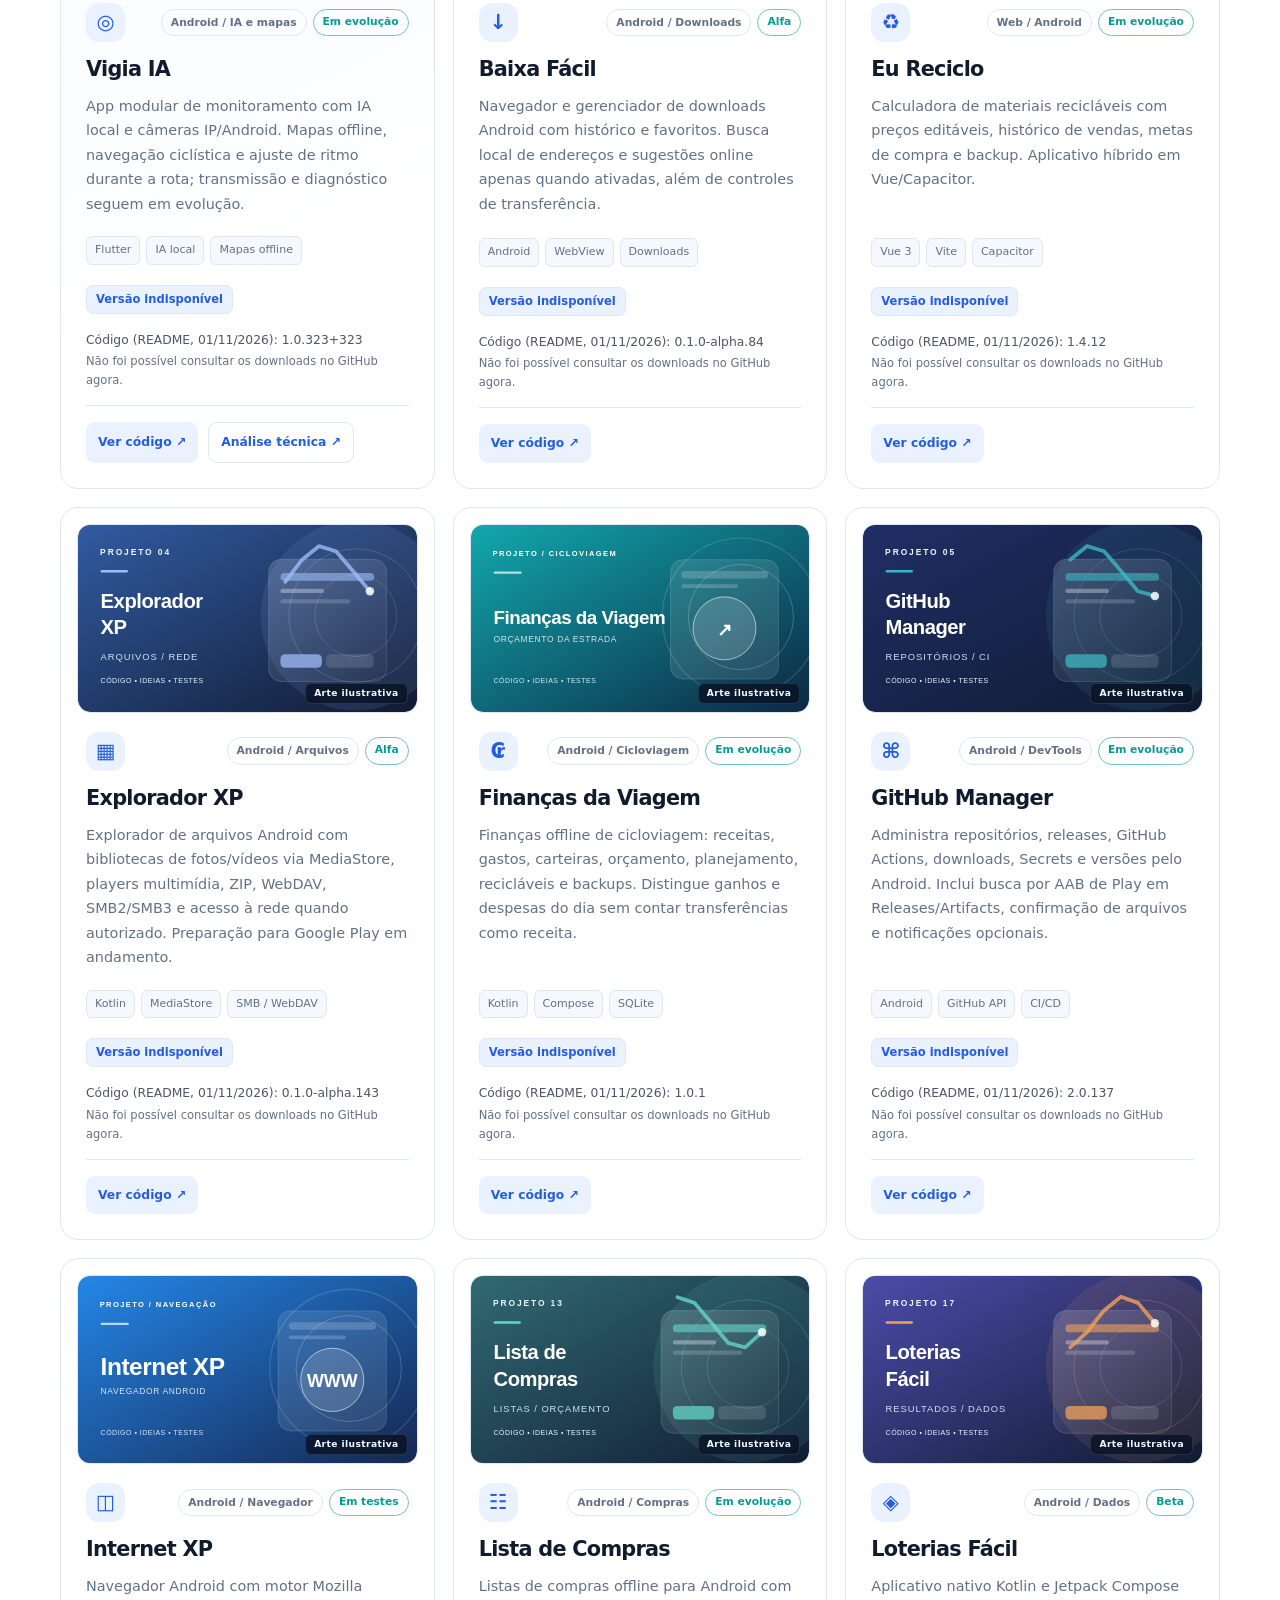
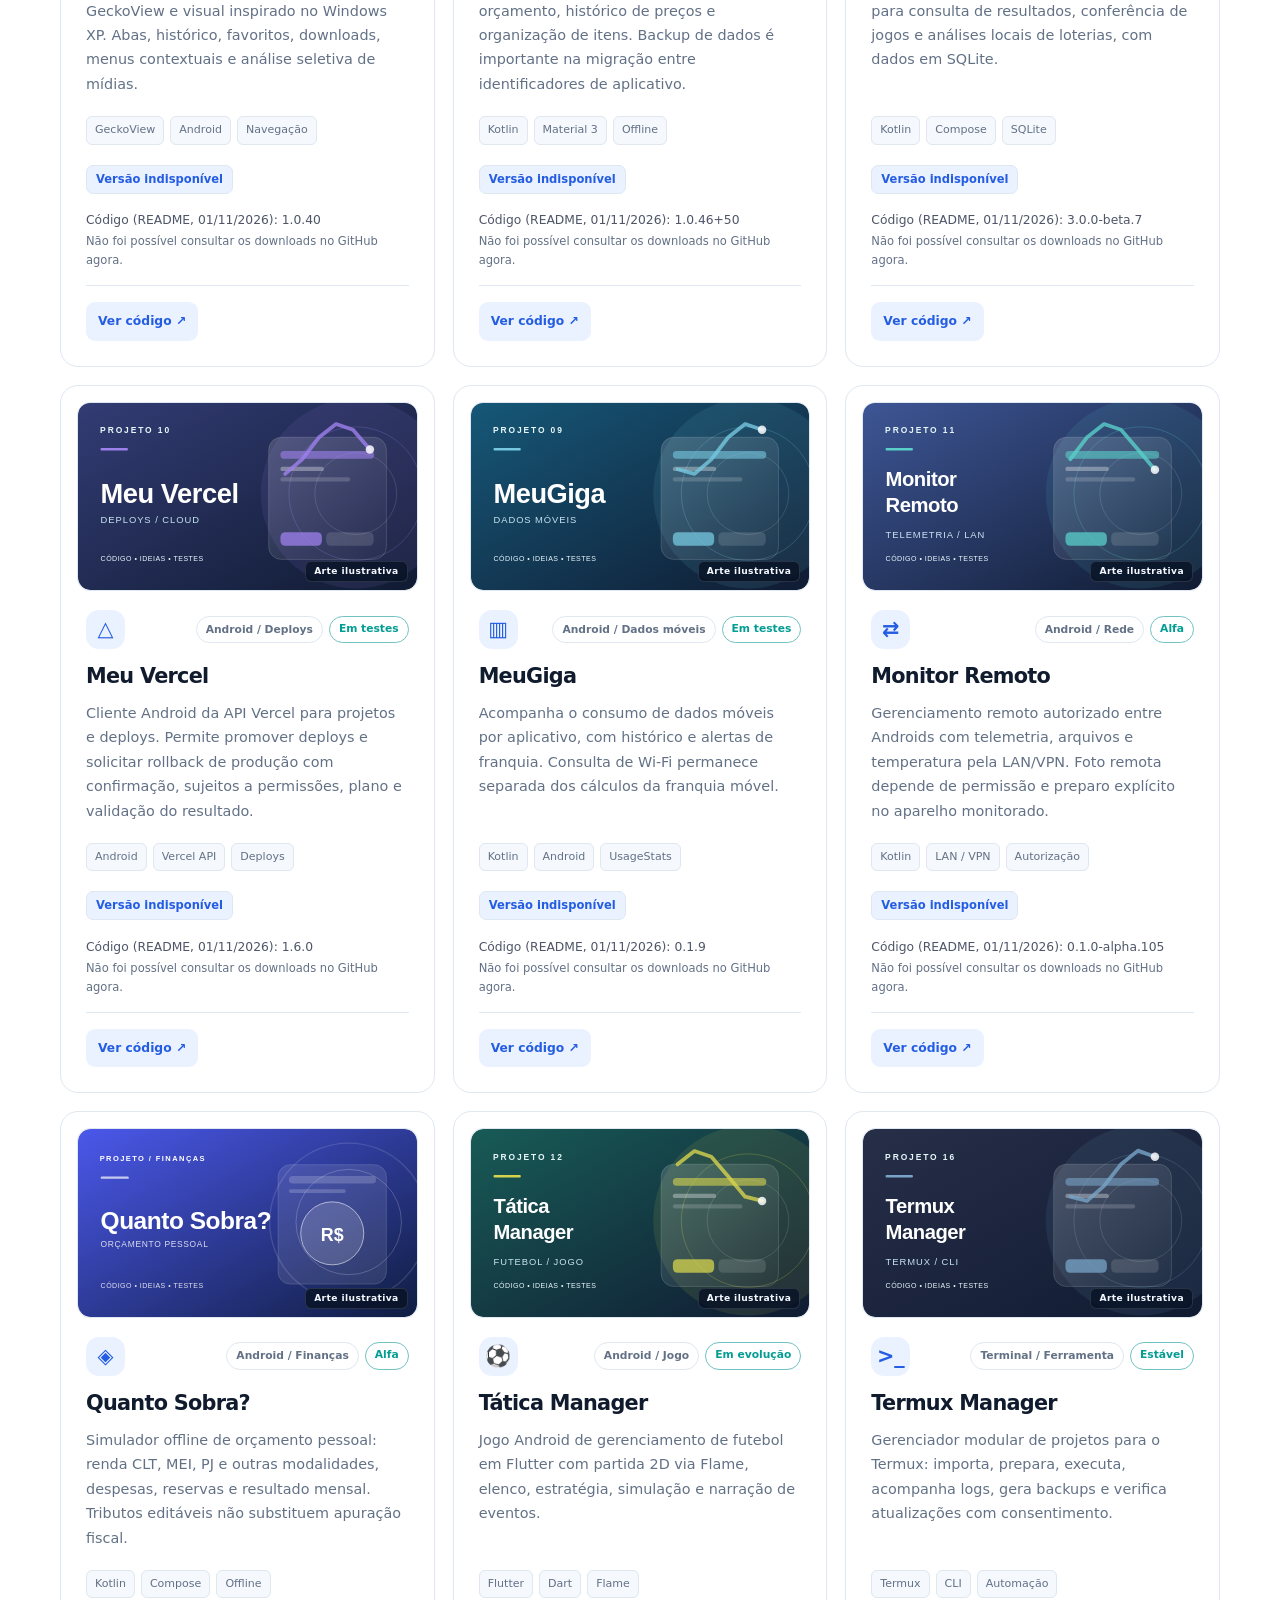
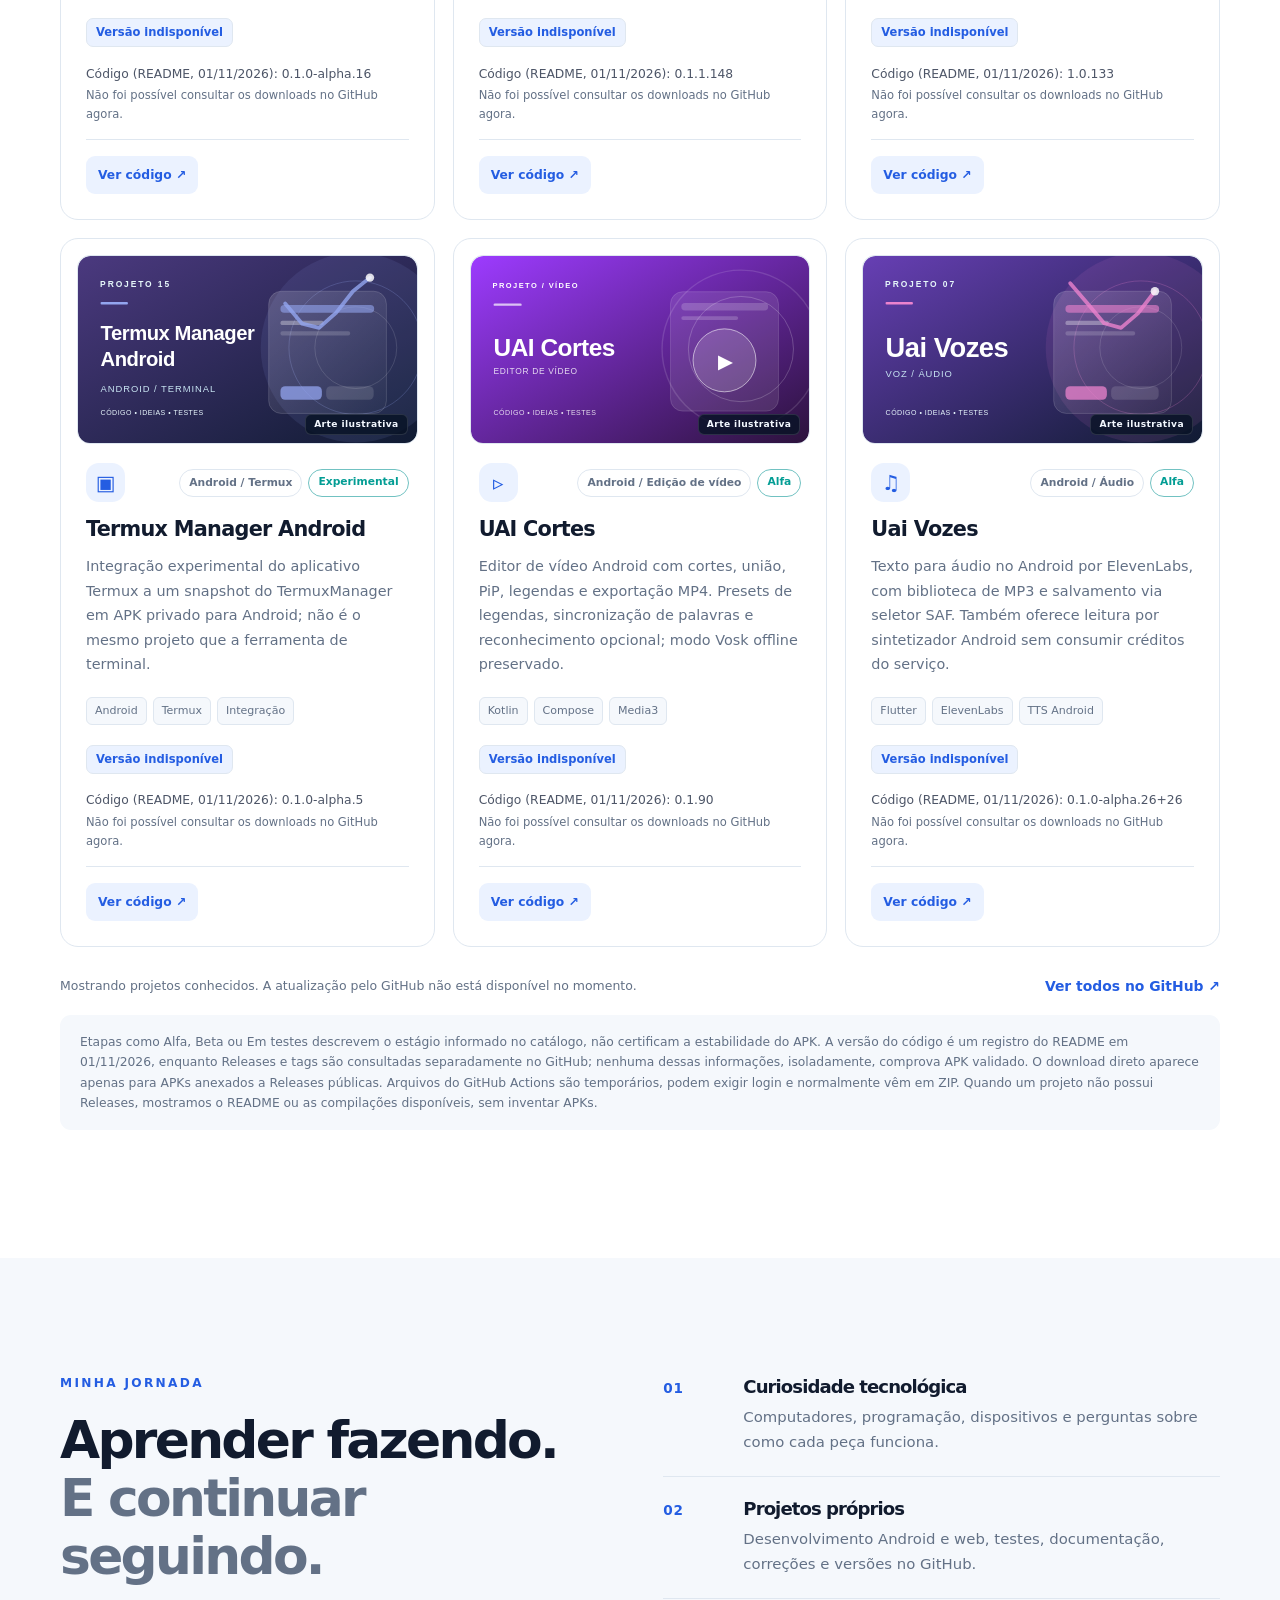
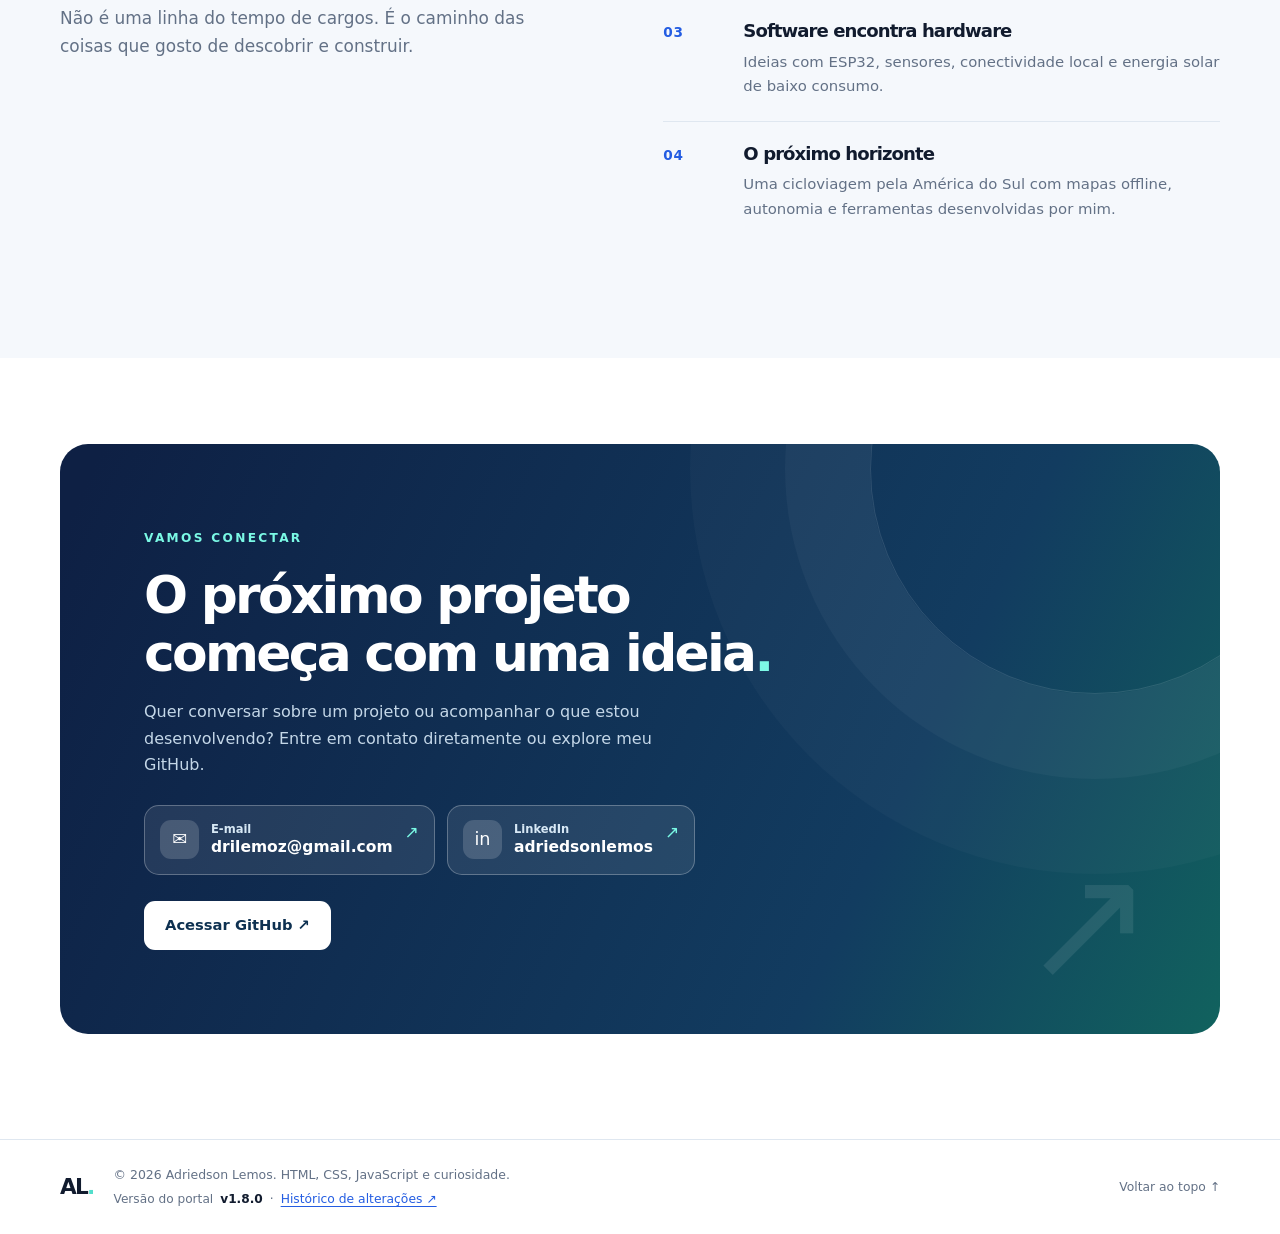
==== commit 1f606182: "Atualização • Adriedson Lemos | Tecnologia & Projetos v1.8.0 • GitHub Manager • 01/11/2026 14:50:37" ====
--- a/index.html
+++ b/index.html
@@ -7,7 +7,7 @@
   <meta name="theme-color" content="#ffffff">
   <meta name="color-scheme" content="light dark">
   <meta name="application-name" content="Adriedson Lemos | Portfólio">
-  <meta name="application-version" content="1.7.0">
+  <meta name="application-version" content="1.8.0">
   <link rel="canonical" href="https://adriedsonlemos.vercel.app/">
   <meta property="og:url" content="https://adriedsonlemos.vercel.app/">
   <meta property="og:image" content="https://adriedsonlemos.vercel.app/og-image.png">
@@ -23,7 +23,7 @@
   <title>Adriedson Lemos | Tecnologia &amp; Projetos</title>
   <link rel="icon" href="./favicon.svg" type="image/svg+xml">
   <link rel="stylesheet" href="./styles.css">
-  <script defer src="./app.js"></script>
+  <script type="module" src="./app.js"></script>
 </head>
 <body>
   <a class="skip" href="#conteudo">Pular para o conteúdo</a>
@@ -281,7 +281,7 @@
       <a href="#inicio" class="footer-brand" aria-label="Voltar ao início">AL<span>.</span></a>
       <div class="footer-details">
         <p>© <span id="year"></span> Adriedson Lemos. HTML, CSS, JavaScript e curiosidade.</p>
-        <p class="footer-version">Versão do portal <strong>v1.7.0</strong> <span aria-hidden="true">·</span> <a href="https://github.com/drilemoz/adriedsonlemos/blob/main/CHANGELOG.md" target="_blank" rel="noopener noreferrer">Histórico de alterações ↗</a></p>
+        <p class="footer-version">Versão do portal <strong>v1.8.0</strong> <span aria-hidden="true">·</span> <a href="https://github.com/drilemoz/adriedsonlemos/blob/main/CHANGELOG.md" target="_blank" rel="noopener noreferrer">Histórico de alterações ↗</a></p>
       </div>
       <a href="#inicio" class="back-to-top">Voltar ao topo ↑</a>
     </div>
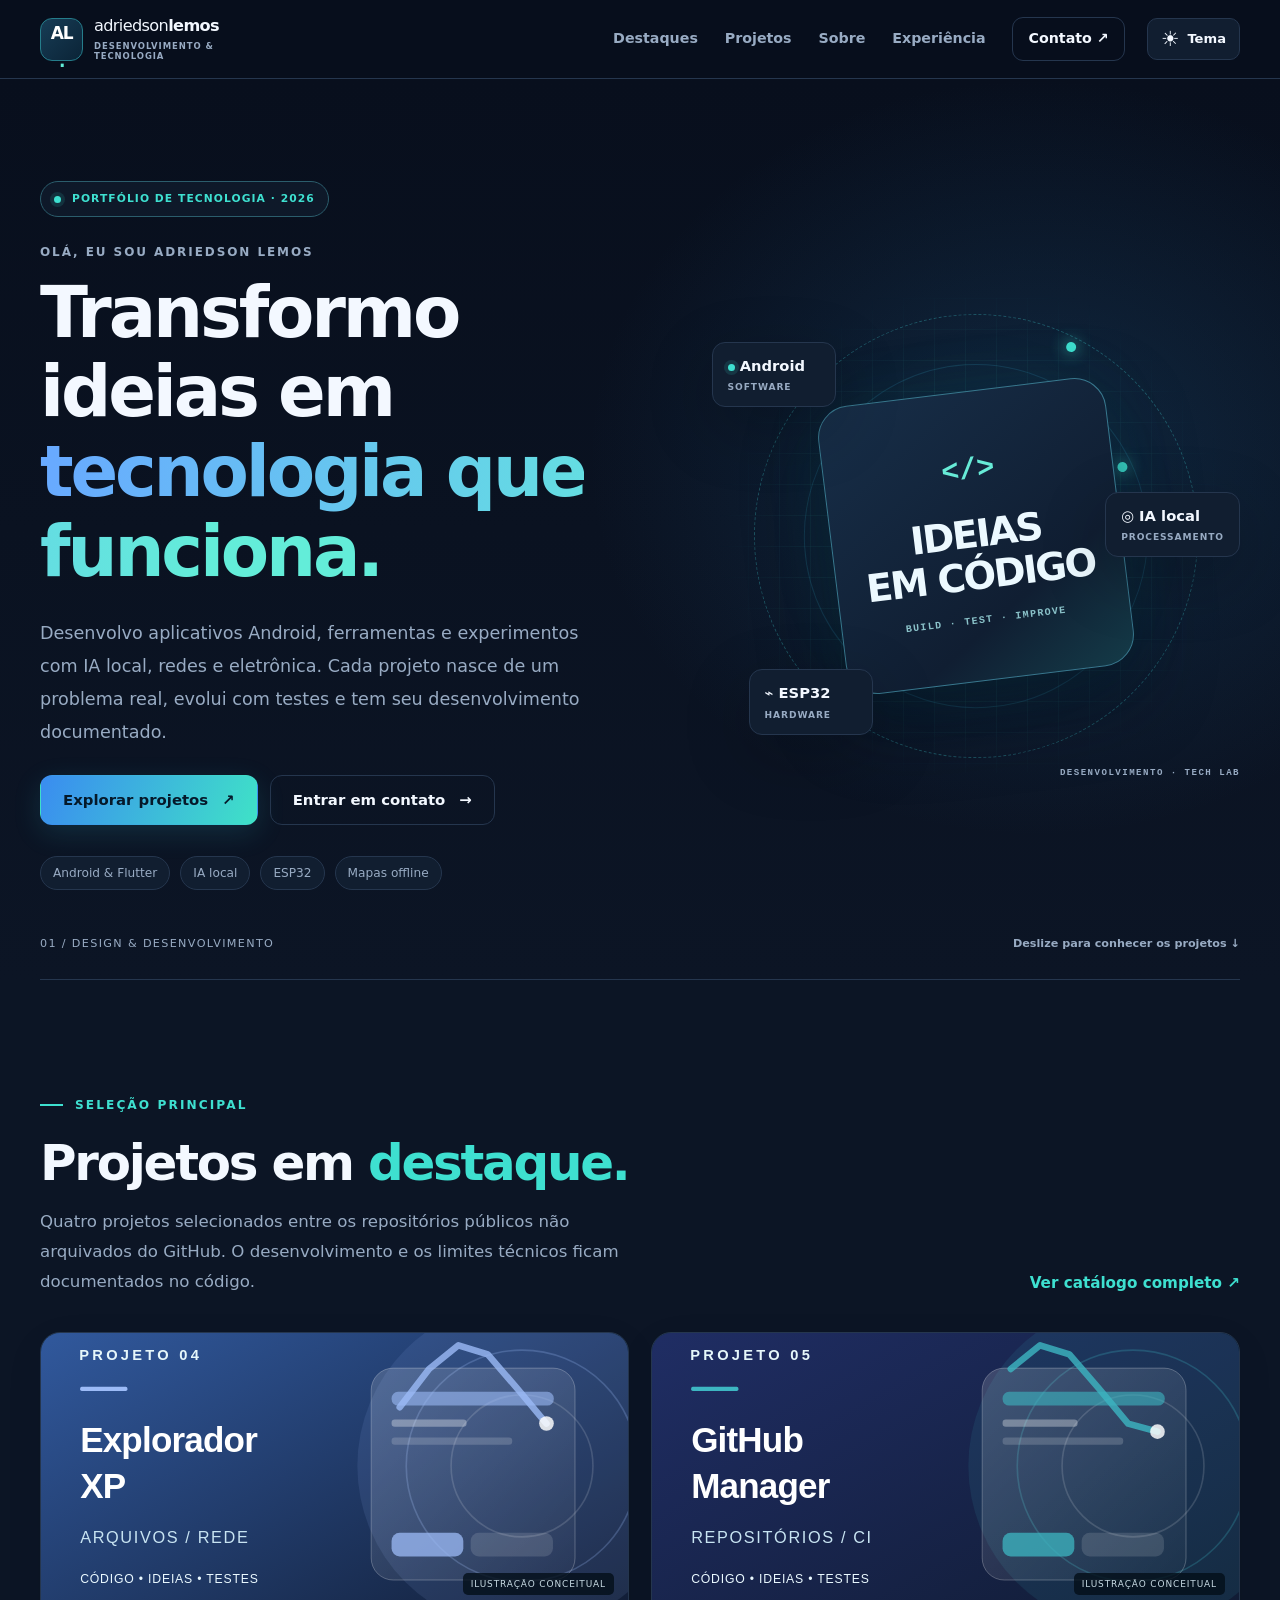
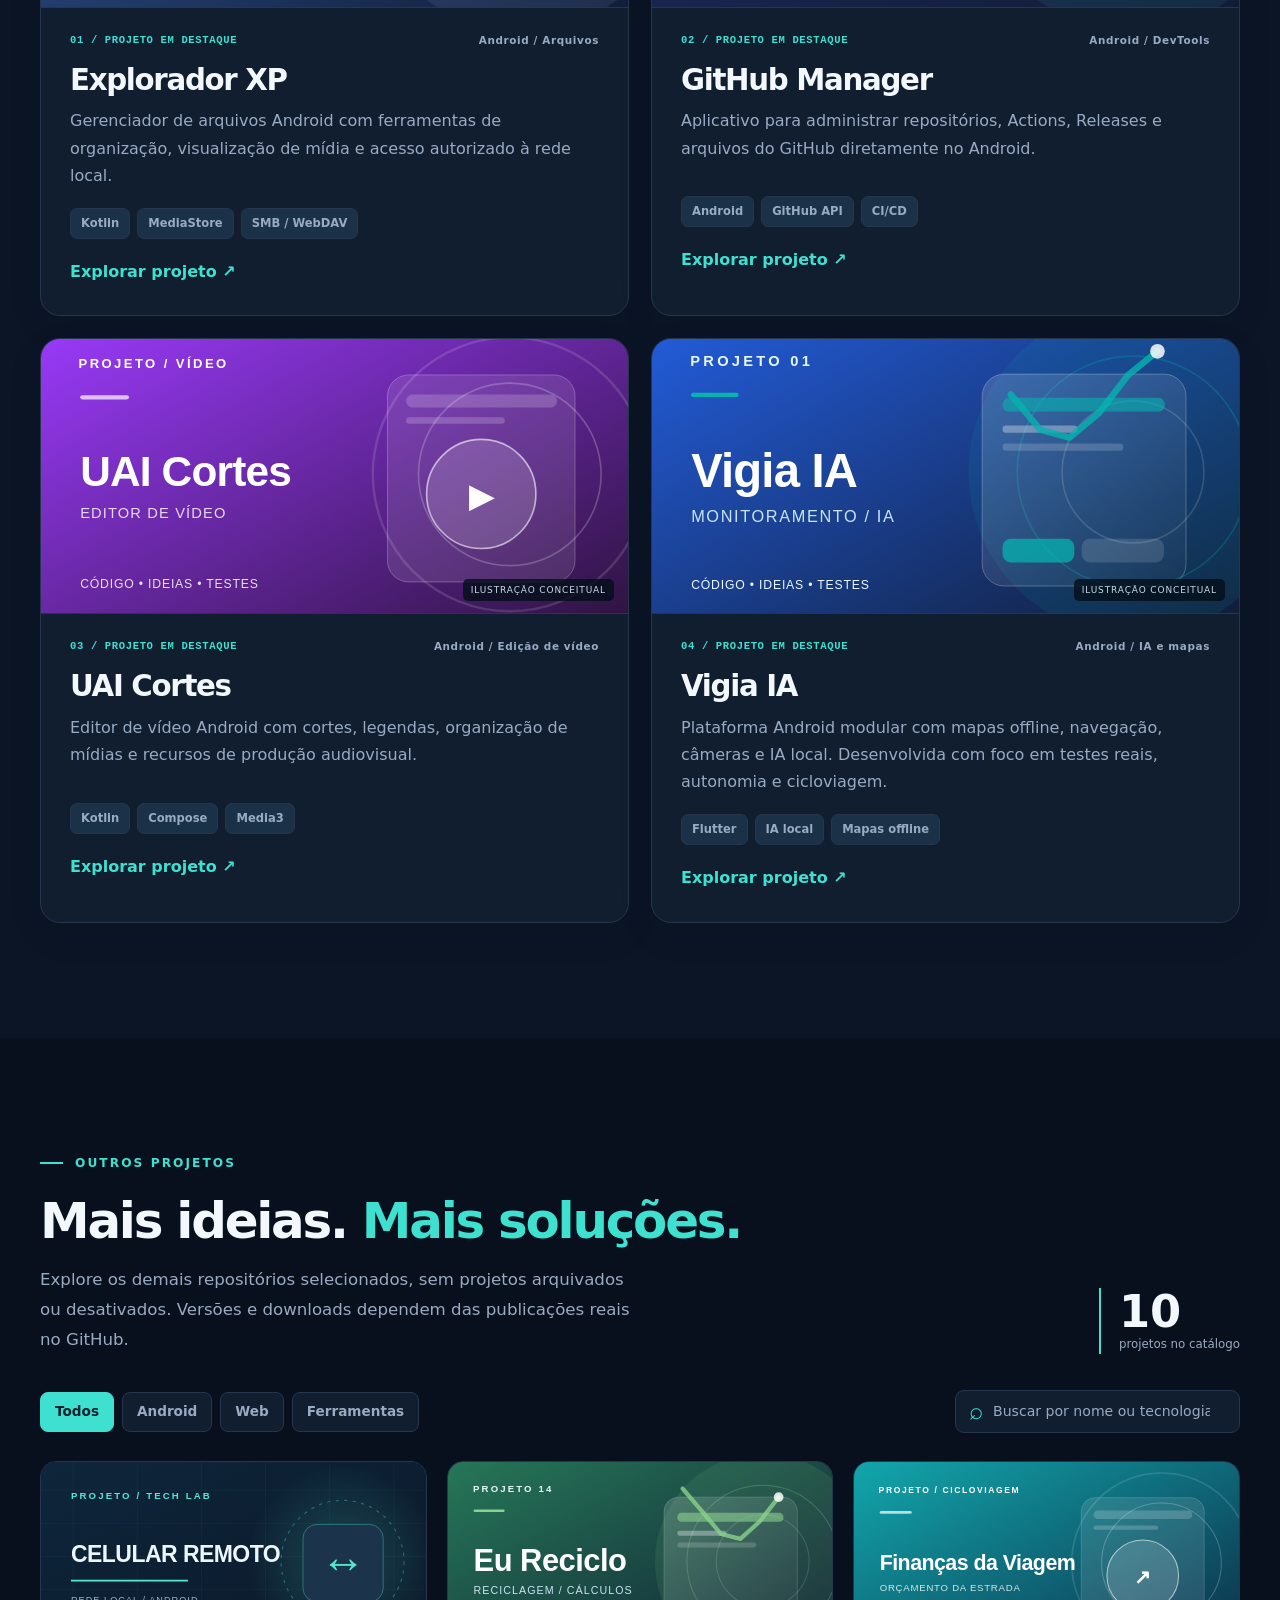
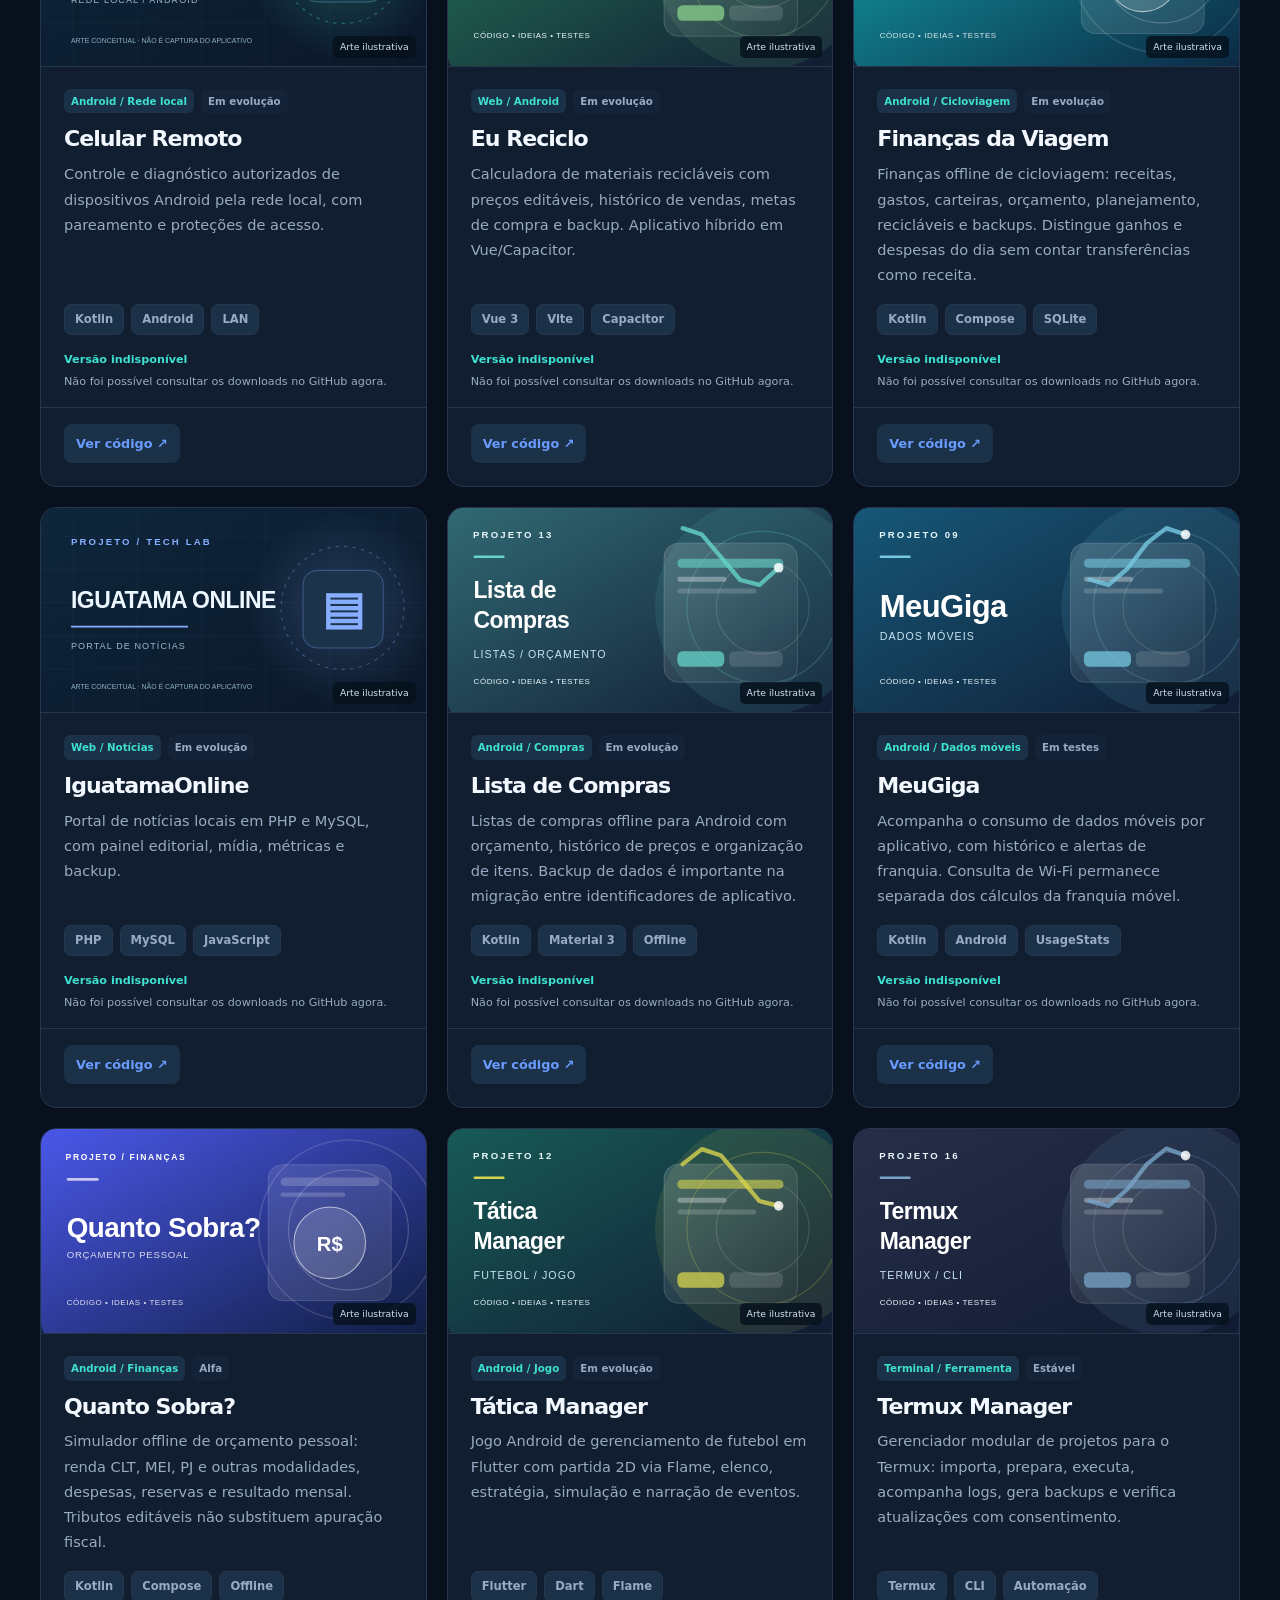
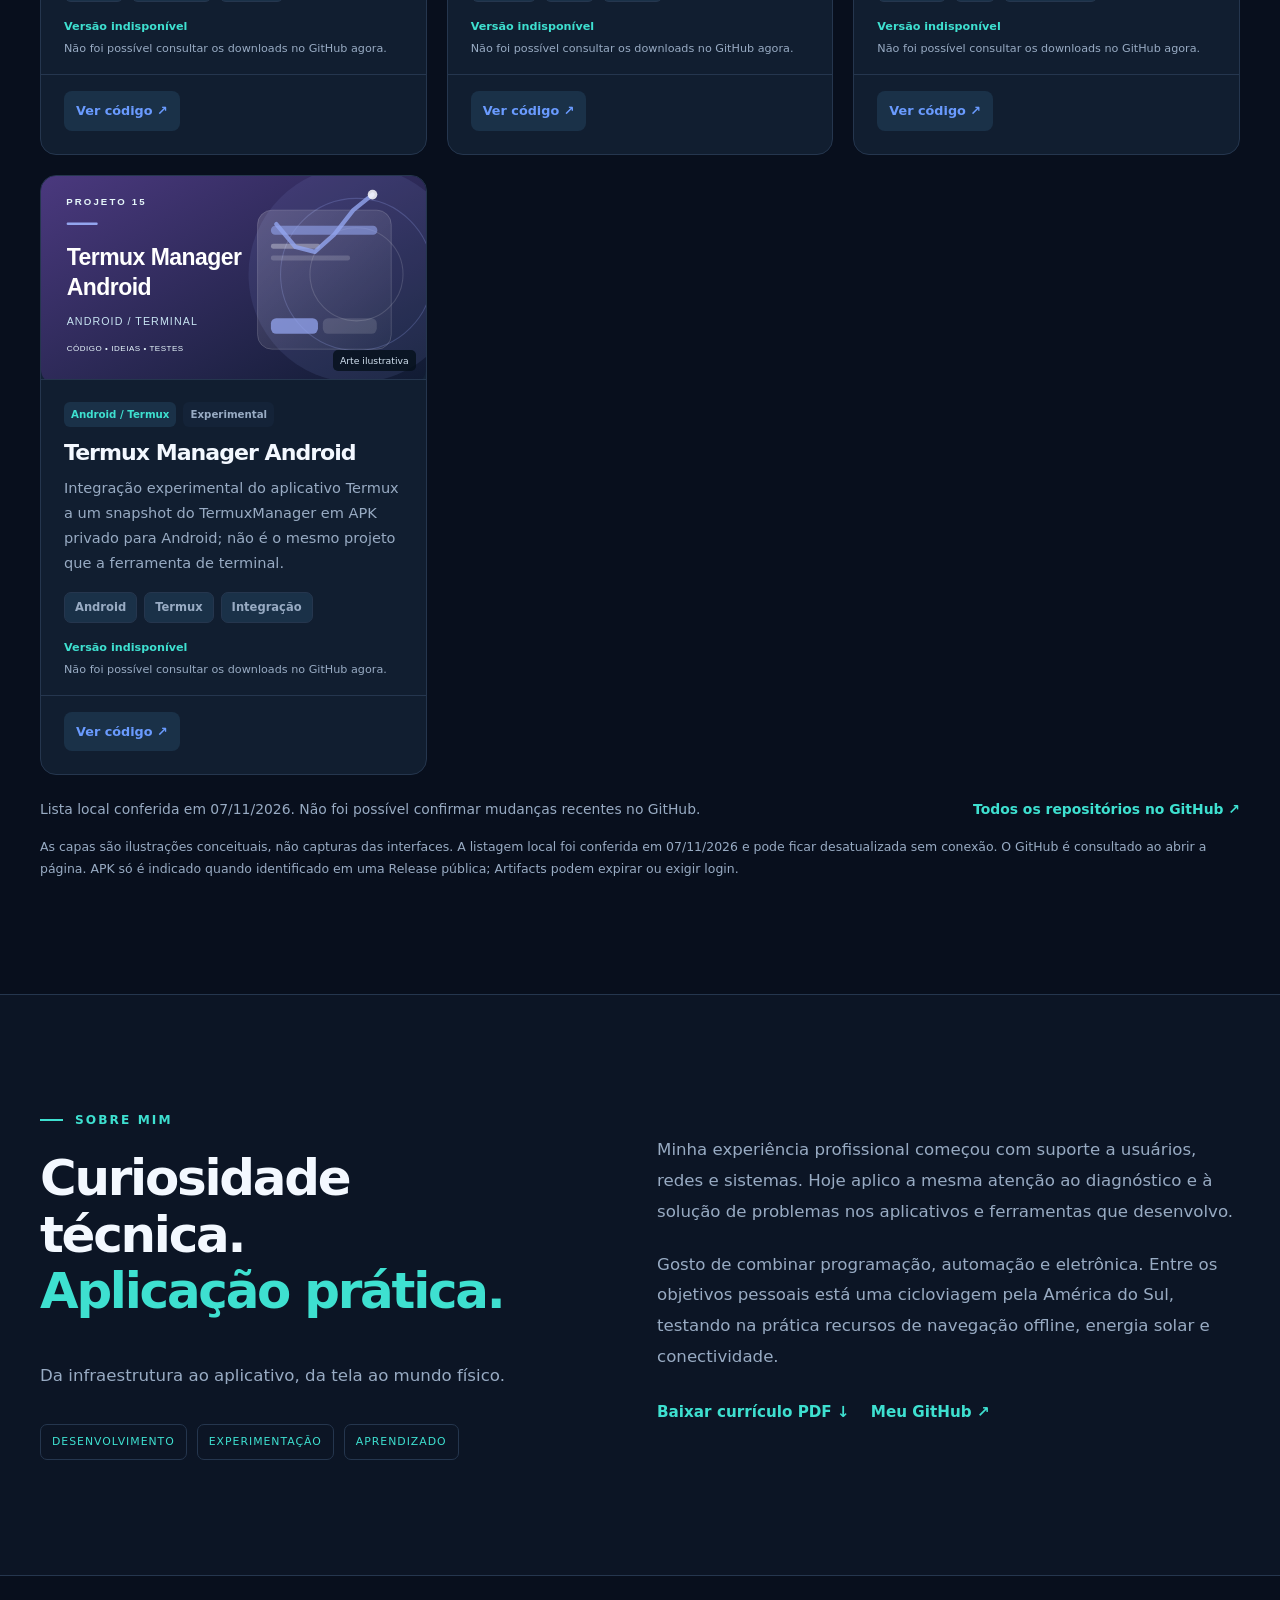
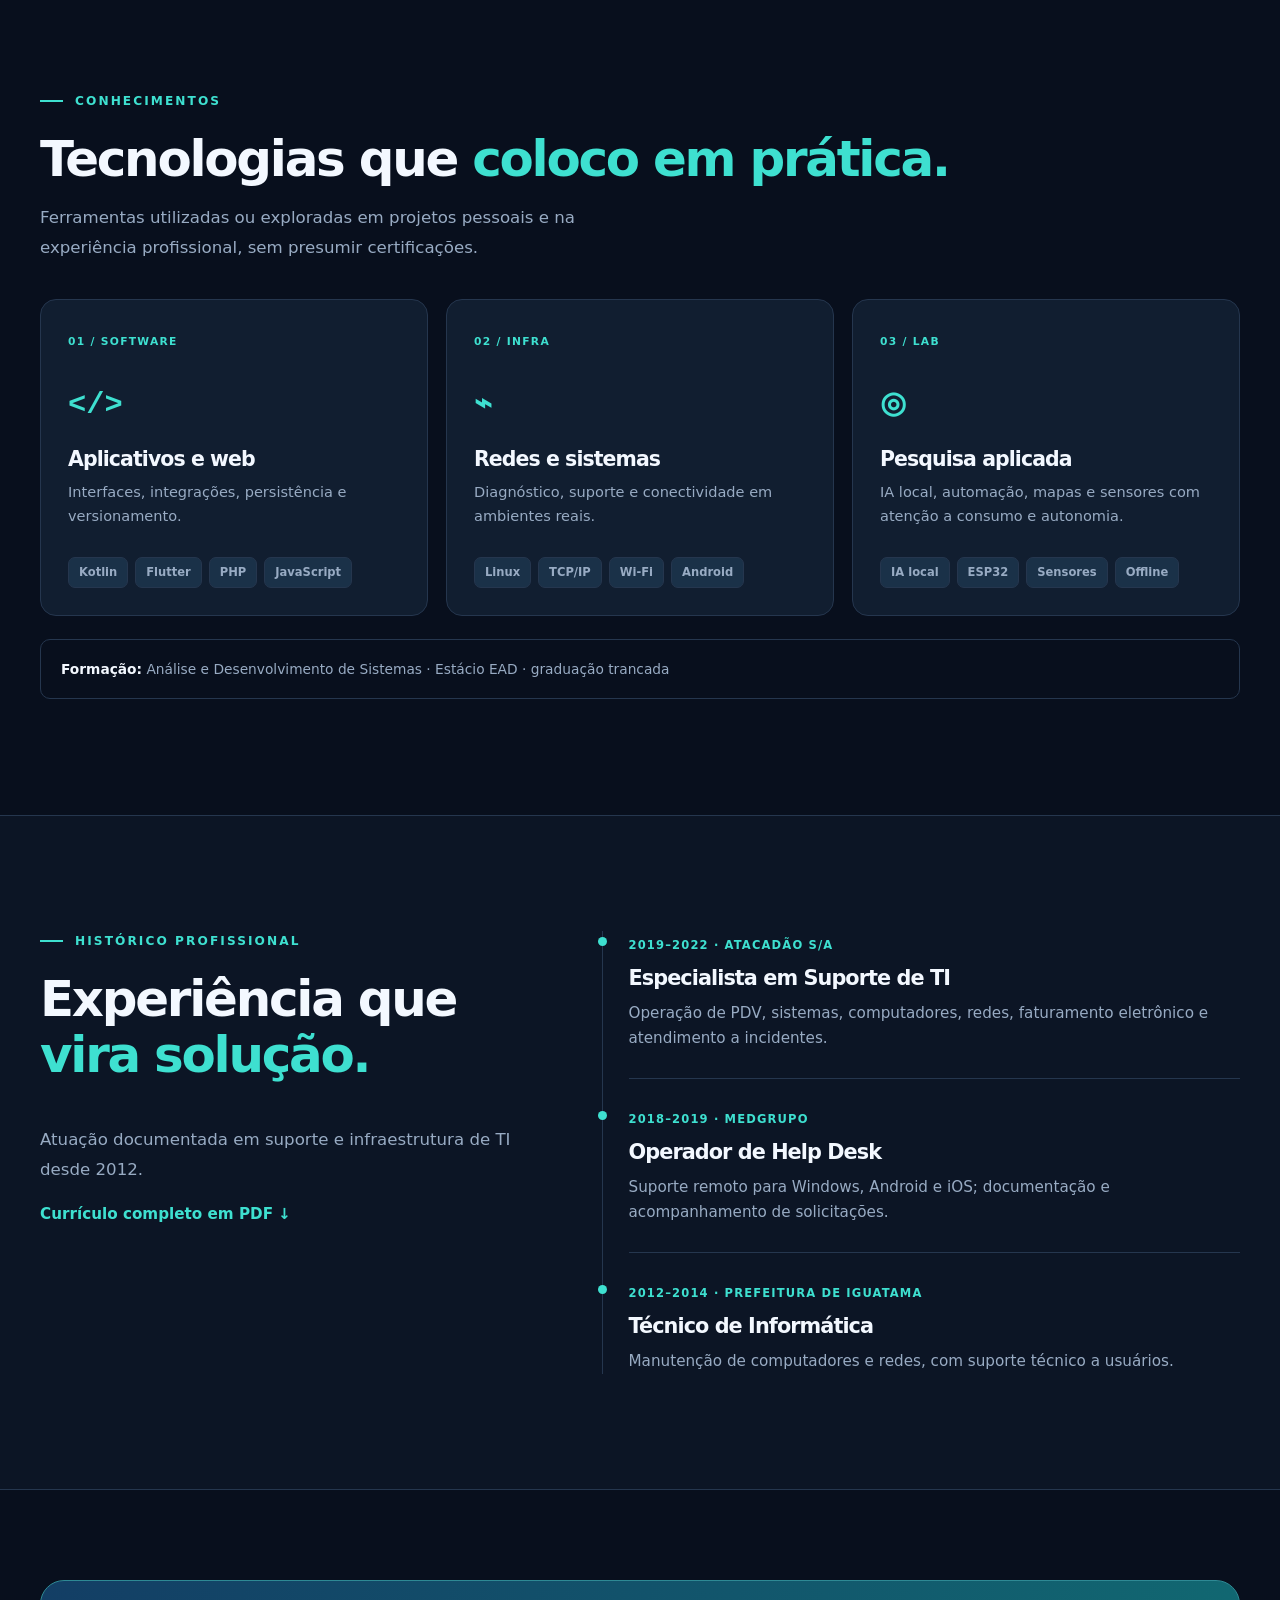
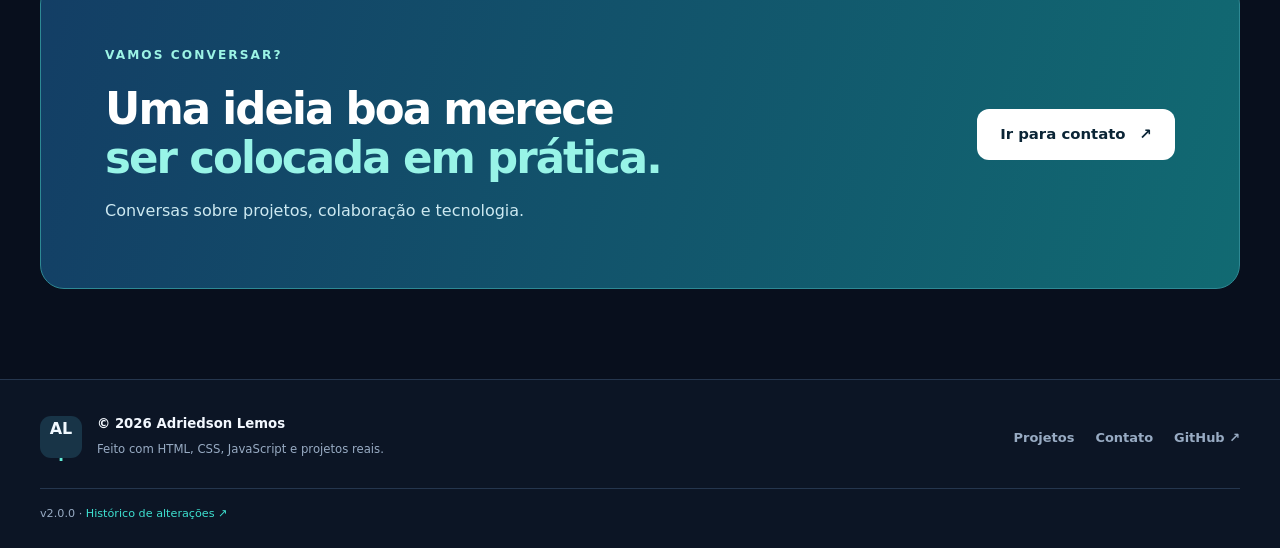
==== commit 2fd43fb6: "Atualização • Adriedson Lemos | Tecnologia & Projetos v2.0.0 • GitHub Manager • 07/11/2026 08:45:03" ====
--- a/index.html
+++ b/index.html
@@ -1,290 +1,99 @@
 <!doctype html>
-<html lang="pt-BR">
+<html lang="pt-BR" data-theme="dark">
 <head>
   <meta charset="utf-8">
   <meta name="viewport" content="width=device-width, initial-scale=1">
-  <meta name="description" content="Portfólio de Adriedson Lemos: experiência em TI e estudos técnicos de Vigia IA, Nexora, Pulso Bateria e Minha Câmera, com código e validações documentadas.">
-  <meta name="theme-color" content="#ffffff">
-  <meta name="color-scheme" content="light dark">
-  <meta name="application-name" content="Adriedson Lemos | Portfólio">
-  <meta name="application-version" content="1.8.0">
-  <link rel="canonical" href="https://adriedsonlemos.vercel.app/">
-  <meta property="og:url" content="https://adriedsonlemos.vercel.app/">
-  <meta property="og:image" content="https://adriedsonlemos.vercel.app/og-image.png">
-  <meta property="og:image:width" content="1200">
-  <meta property="og:image:height" content="630">
-  <meta property="og:image:alt" content="Adriedson Lemos, portfólio de aplicativos e tecnologia">
-  <meta name="twitter:card" content="summary_large_image">
-  <meta property="og:locale" content="pt_BR">
-  <meta property="og:type" content="website">
-  <meta property="og:title" content="Adriedson Lemos | Tecnologia e projetos">
-  <meta property="og:description" content="Conheça minha história, meus aplicativos e as ideias que estou transformando em projetos.">
-  <script type="application/ld+json">{"@context":"https://schema.org","@type":"Person","name":"Adriedson Lemos","url":"https://adriedsonlemos.vercel.app/","sameAs":["https://github.com/drilemoz"],"knowsAbout":["Android","Kotlin","Flutter","suporte técnico de TI","redes","ESP32","inteligência artificial local","energia solar"]}</script>
-  <title>Adriedson Lemos | Tecnologia &amp; Projetos</title>
+  <meta name="theme-color" content="#080f1d">
+  <meta name="color-scheme" content="dark light">
+  <meta name="application-version" content="2.0.0">
   <link rel="icon" href="./favicon.svg" type="image/svg+xml">
   <link rel="stylesheet" href="./styles.css">
+  <title>Adriedson Lemos | Aplicativos, tecnologia e projetos</title>
+  <meta name="description" content="Conheça os aplicativos e projetos de Adriedson Lemos: desenvolvimento Android, ferramentas, IA local, mapas offline e tecnologia aplicada.">
+  <link rel="canonical" href="https://adriedsonlemos.vercel.app/">
+  <meta property="og:locale" content="pt_BR"><meta property="og:type" content="website">
+  <meta property="og:url" content="https://adriedsonlemos.vercel.app/">
+  <meta property="og:title" content="Adriedson Lemos | Tecnologia &amp; Projetos">
+  <meta property="og:description" content="Aplicativos e experimentos reais em Android, IA, mapas e tecnologia.">
+  <meta property="og:image" content="https://adriedsonlemos.vercel.app/og-image.png">
+  <meta name="twitter:card" content="summary_large_image">
+  <script type="application/ld+json">{"@context":"https://schema.org","@type":"Person","name":"Adriedson Lemos","url":"https://adriedsonlemos.vercel.app/","sameAs":["https://github.com/drilemoz","https://www.linkedin.com/in/adriedsonlemos"],"knowsAbout":["Android","Kotlin","Flutter","ESP32","IA local","Redes","Mapas offline"]}</script>
   <script type="module" src="./app.js"></script>
 </head>
 <body>
   <a class="skip" href="#conteudo">Pular para o conteúdo</a>
   <header class="header">
     <div class="container header-inner">
-      <a class="brand" href="#inicio" aria-label="Adriedson Lemos, início"><span class="brand-logo">AL<span>.</span></span><span>adriedson<strong>lemos</strong></span></a>
+      <a class="brand" href="./index.html#inicio" aria-label="Adriedson Lemos, início"><span class="brand-logo">AL<span>.</span></span><span class="brand-title">adriedson<strong>lemos</strong><small>DESENVOLVIMENTO &amp; TECNOLOGIA</small></span></a>
       <nav id="nav" class="nav" aria-label="Navegação principal">
-        <a href="#sobre">Sobre</a><a href="#experiencia">Experiência</a><a href="#habilidades">Habilidades</a><a href="#destaques">Destaques</a><a href="#projetos">Projetos</a><a href="#contato">Contato</a>
+        <a href="./index.html#destaques">Destaques</a>
+        <a href="./index.html#projetos">Projetos</a>
+        <a href="./index.html#sobre">Sobre</a>
+        <a href="./index.html#experiencia">Experiência</a>
+        <a href="./contato.html" class="nav-contact">Contato <span aria-hidden="true">↗</span></a>
       </nav>
       <div class="header-actions">
-        <button id="theme-toggle" class="icon-btn theme-toggle" type="button" aria-label="Ativar modo escuro"><span class="theme-icon" aria-hidden="true">☾</span><span>Tema</span></button>
+        <button id="theme-toggle" class="icon-btn theme-toggle" type="button" aria-label="Ativar modo claro"><span class="theme-icon" aria-hidden="true">☀</span><span class="theme-text">Tema</span></button>
         <button id="menu-toggle" class="icon-btn menu-toggle" type="button" aria-expanded="false" aria-controls="nav" aria-label="Abrir menu">☰</button>
       </div>
     </div>
   </header>
   <main id="conteudo">
-    <section class="hero section" id="inicio">
-      <div class="container hero-grid">
+    <section class="hero" id="inicio">
+      <div class="container hero-layout">
         <div class="hero-content">
-          <p class="eyebrow"><span class="live-dot"></span> Tecnologia, criação e aprendizado contínuo</p>
-          <h1>Do código à vida real. <span class="gradient-text">Ideias que ganham forma.</span></h1>
-          <p class="lead">Sou <strong>Adriedson Lemos</strong>. Tenho experiência em suporte e infraestrutura de TI e desenvolvo aplicativos Android e ferramentas próprias. Uno a prática de resolver problemas à curiosidade por IA local, eletrônica e automação.</p>
-          <div class="hero-actions"><a class="btn btn-primary" href="#destaques">Ver projetos em destaque <span aria-hidden="true">↗</span></a><a class="btn btn-outline" href="./assets/docs/curriculo-adriedson-lemos.pdf" download="Curriculo-Adriedson-Lemos.pdf">Baixar currículo <span aria-hidden="true">↓</span></a></div>
-          <p class="hero-profile-link"><a data-profile href="https://github.com/drilemoz" target="_blank" rel="noopener noreferrer">Ver repositórios no GitHub ↗</a></p>
-          <div class="hero-tags"><span>Android</span><span>ESP32 &amp; sensores</span><span>IA local</span><span>Mapas offline</span><span>Energia solar</span></div>
+          <div class="eyebrow"><span class="eyebrow-dot"></span> PORTFÓLIO DE TECNOLOGIA · 2026</div>
+          <p class="hero-pretitle">OLÁ, EU SOU ADRIEDSON LEMOS</p>
+          <h1>Transformo ideias em <span class="gradient-text">tecnologia que funciona.</span></h1>
+          <p class="hero-description">Desenvolvo aplicativos Android, ferramentas e experimentos com IA local, redes e eletrônica. Cada projeto nasce de um problema real, evolui com testes e tem seu desenvolvimento documentado.</p>
+          <div class="hero-actions"><a class="btn btn-primary" href="#destaques">Explorar projetos <span aria-hidden="true">↗</span></a><a class="btn btn-outline" href="./contato.html">Entrar em contato <span aria-hidden="true">→</span></a></div>
+          <div class="hero-pills"><span>Android &amp; Flutter</span><span>IA local</span><span>ESP32</span><span>Mapas offline</span></div>
         </div>
-        <div class="hero-art" aria-label="Painel ilustrativo do laboratório de tecnologia">
-          <div class="art-back"></div>
-          <div class="art-panel">
-            <div class="art-top"><span><i class="live-dot"></i> LABORATÓRIO DE IDEIAS</span><span>01 / ∞</span></div>
-            <div class="art-title">Construir.<br><em>Testar.</em><br>Evoluir<span>.</span></div>
-            <svg class="route-art" viewBox="0 0 360 110" aria-hidden="true"><path d="M8 89 C 59 -10 89 118 138 57 S 230 -5 274 54 S 331 91 352 10" stroke="currentColor" stroke-width="2.5" stroke-dasharray="5 8" stroke-linecap="round" fill="none"/><circle cx="8" cy="89" r="6" fill="currentColor"/><circle cx="352" cy="10" r="7" fill="currentColor"/></svg>
-            <div class="art-bottom"><span>SOFTWARE / ANDROID</span><span>ELETRÔNICA / ESTRADA</span></div>
-          </div>
-          <div class="art-note note-top"><span class="note-icon">⌘</span><span><strong>Apps próprios</strong><small>Da ideia à versão</small></span></div>
-          <div class="art-note note-bottom"><span class="note-icon">◎</span><span><strong>Na estrada</strong><small>Tecnologia em movimento</small></span></div>
+        <div class="hero-visual" aria-hidden="true">
+          <div class="visual-grid"></div>
+          <div class="visual-ring ring-one"></div><div class="visual-ring ring-two"></div>
+          <div class="visual-center"><span class="visual-center-icon">&lt;/&gt;</span><strong>IDEIAS<br>EM CÓDIGO</strong><small>BUILD · TEST · IMPROVE</small></div>
+          <div class="visual-chip chip-top"><span class="chip-dot"></span> Android <small>SOFTWARE</small></div>
+          <div class="visual-chip chip-right">◎ IA local <small>PROCESSAMENTO</small></div>
+          <div class="visual-chip chip-bottom">⌁ ESP32 <small>HARDWARE</small></div>
+          <div class="visual-coordinate">DESENVOLVIMENTO · TECH LAB</div>
         </div>
       </div>
-      <div class="container hero-foot"><span>01 / PORTFÓLIO PESSOAL</span><a href="#sobre">Continue explorando ↓</a></div>
+      <div class="container hero-bottom"><span>01 / DESIGN &amp; DESENVOLVIMENTO</span><a href="#destaques">Deslize para conhecer os projetos ↓</a></div>
     </section>
 
-    <section id="sobre" class="section about-section">
-      <div class="container about-grid">
-        <div><p class="kicker">QUEM SOU</p><h2>Curiosidade para aprender. <span class="muted">Vontade de colocar em prática.</span></h2></div>
-        <div class="about-text">
-          <p>Minha trajetória profissional passa por suporte aos usuários, redes e sistemas empresariais. Trabalhei com atendimento a incidentes, configuração de equipamentos e continuidade operacional. Hoje aplico essa experiência no desenvolvimento e nos testes dos meus próprios aplicativos.</p>
-          <p>Desenvolvo aplicativos Android, estudo automação, sensores e ideias envolvendo ESP32, energia e mobilidade. Uma das minhas metas é realizar uma <strong>cicloviagem pela América do Sul</strong>, explorando maneiras de levar mapas offline e autonomia energética pelo caminho.</p>
-          <div class="pillars">
-            <div><span>⌘</span><strong>Software</strong><small>Apps e ferramentas</small></div>
-            <div><span>⌁</span><strong>Eletrônica</strong><small>Sensores e automação</small></div>
-            <div><span>↗</span><strong>Exploração</strong><small>Tecnologia além da tela</small></div>
-          </div>
-        </div>
+    <section id="destaques" class="section featured-section" aria-labelledby="destaques-title">
+      <div class="container">
+        <div class="section-heading"><div><p class="kicker"><span class="small-line"></span> SELEÇÃO PRINCIPAL</p><h2 id="destaques-title">Projetos em <span class="accent">destaque.</span></h2><p class="section-lead">Quatro projetos selecionados entre os repositórios públicos não arquivados do GitHub. O desenvolvimento e os limites técnicos ficam documentados no código.</p></div><a class="section-link" href="#projetos">Ver catálogo completo ↗</a></div>
+        <div id="featured" class="featured-grid" aria-live="polite"></div>
+        <noscript><p class="notice">Ative o JavaScript para visualizar a seleção atualizada de projetos.</p></noscript>
       </div>
     </section>
 
-    <section id="experiencia" class="section career-section" aria-labelledby="career-title">
-      <div class="container career-grid">
-        <div class="career-intro">
-          <p class="kicker">TRAJETÓRIA PROFISSIONAL</p>
-          <h2 id="career-title">Experiência prática. <span class="muted">Soluções que funcionam.</span></h2>
-          <p class="section-lead">Atuação documentada em suporte de TI e infraestrutura desde 2012, com passagem pelo varejo, educação em saúde e setor público.</p>
-          <div class="career-metric"><strong>2012</strong><span>início da experiência profissional documentada em tecnologia</span></div>
-          <a class="btn btn-primary career-download" href="./assets/docs/curriculo-adriedson-lemos.pdf" download="Curriculo-Adriedson-Lemos.pdf">Baixar currículo profissional <span aria-hidden="true">↓</span></a>
-          <a class="career-preview" href="./assets/docs/curriculo-adriedson-lemos.pdf" target="_blank" rel="noopener noreferrer">Visualizar o PDF antes de baixar ↗</a>
-        </div>
-        <div class="career-list">
-          <article class="career-entry">
-            <div class="career-entry-head"><span class="career-year">2019–2022</span><span class="career-category">Suporte e operações</span></div>
-            <h3>Especialista em Suporte de TI</h3>
-            <p class="career-employer">Atacadão S/A (Grupo Carrefour) · Rio de Janeiro, RJ</p>
-            <p>Operação de sistemas de PDV e faturamento eletrônico, configuração de computadores, redes e softwares; resolução de incidentes e automação de tarefas.</p>
-          </article>
-          <article class="career-entry">
-            <div class="career-entry-head"><span class="career-year">2018–2019</span><span class="career-category">Help desk · Estágio</span></div>
-            <h3>Operador de Help Desk</h3>
-            <p class="career-employer">MEDGRUPO · Rio de Janeiro, RJ</p>
-            <p>Suporte remoto para Windows, iOS e Android por web, e-mail e telefone, com registro e documentação das soluções.</p>
-          </article>
-          <article class="career-entry">
-            <div class="career-entry-head"><span class="career-year">2012–2014</span><span class="career-category">Infraestrutura</span></div>
-            <h3>Técnico de Informática</h3>
-            <p class="career-employer">Prefeitura de Iguatama · Iguatama, MG</p>
-            <p>Manutenção de computadores e redes, com atendimento e suporte técnico aos usuários.</p>
-          </article>
-        </div>
+    <section class="section catalog-section" id="projetos" aria-labelledby="projetos-title">
+      <div class="container">
+        <div class="section-heading catalog-heading"><div><p class="kicker"><span class="small-line"></span> OUTROS PROJETOS</p><h2 id="projetos-title">Mais ideias. <span class="accent">Mais soluções.</span></h2><p class="section-lead">Explore os demais repositórios selecionados, sem projetos arquivados ou desativados. Versões e downloads dependem das publicações reais no GitHub.</p></div><div class="catalog-counter"><strong id="total">0</strong><span>projetos no catálogo</span></div></div>
+        <div class="controls"><div class="filters" role="group" aria-label="Filtrar projetos"><button type="button" class="filter active" data-filter="todos" aria-pressed="true">Todos</button><button type="button" class="filter" data-filter="android" aria-pressed="false">Android</button><button type="button" class="filter" data-filter="web" aria-pressed="false">Web</button><button type="button" class="filter" data-filter="ferramentas" aria-pressed="false">Ferramentas</button></div><label class="search"><span aria-hidden="true">⌕</span><span class="sr-only">Pesquisar projeto</span><input type="search" id="search" placeholder="Buscar por nome ou tecnologia" autocomplete="off"></label></div>
+        <div id="projects" class="project-grid" aria-live="polite" aria-busy="true"></div>
+        <p id="empty" class="empty" hidden>Nenhum projeto corresponde à sua busca.</p>
+        <div class="catalog-bottom"><p id="github-status" role="status">Consultando repositórios públicos...</p><a data-profile href="https://github.com/drilemoz" target="_blank" rel="noopener noreferrer">Todos os repositórios no GitHub ↗</a></div>
+        <p class="notice">As capas são ilustrações conceituais, não capturas das interfaces. A listagem local foi conferida em 07/11/2026 e pode ficar desatualizada sem conexão. O GitHub é consultado ao abrir a página. APK só é indicado quando identificado em uma Release pública; Artifacts podem expirar ou exigir login.</p>
       </div>
     </section>
 
-    <section id="habilidades" class="section skills-section" aria-labelledby="skills-title">
-      <div class="container">
-        <div class="skills-heading">
-          <div><p class="kicker">CONHECIMENTOS &amp; PRÁTICA</p><h2 id="skills-title">Da infraestrutura <span class="muted">ao aplicativo.</span></h2></div>
-          <p class="section-lead">Competências do histórico profissional e tecnologias utilizadas ou exploradas em projetos pessoais. Conhecer uma ferramenta não significa certificação ou especialização formal.</p>
-        </div>
-        <div class="skills-grid">
-          <article class="skill-panel"><div class="skill-panel-top"><span class="skill-symbol" aria-hidden="true">⌘</span><span class="skill-index">01 / SOFTWARE</span></div><h3>Desenvolvimento</h3><p>Aplicativos, interfaces, integrações e versionamento.</p><div class="skill-tags"><span>Kotlin</span><span>Flutter / Dart</span><span>HTML / CSS</span><span>JavaScript</span><span>PHP</span><span>Git</span></div></article>
-          <article class="skill-panel"><div class="skill-panel-top"><span class="skill-symbol" aria-hidden="true">⌁</span><span class="skill-index">02 / SISTEMAS</span></div><h3>Redes e infraestrutura</h3><p>Suporte, conectividade, sistemas operacionais e diagnóstico.</p><div class="skill-tags"><span>TCP/IP</span><span>DNS / DHCP</span><span>VPN</span><span>Wi-Fi</span><span>Windows</span><span>Linux</span></div></article>
-          <article class="skill-panel"><div class="skill-panel-top"><span class="skill-symbol" aria-hidden="true">▤</span><span class="skill-index">03 / FERRAMENTAS</span></div><h3>Dados e ferramentas</h3><p>Ambientes de desenvolvimento, bancos de dados e documentação.</p><div class="skill-tags"><span>MySQL</span><span>PostgreSQL</span><span>MongoDB</span><span>VS Code</span><span>Figma</span><span>Virtualização</span></div></article>
-          <article class="skill-panel"><div class="skill-panel-top"><span class="skill-symbol" aria-hidden="true">◎</span><span class="skill-index">04 / PROJETOS</span></div><h3>Pesquisa aplicada</h3><p>Tecnologias que exploro em aplicativos e protótipos pessoais.</p><div class="skill-tags"><span>IA local</span><span>Câmeras IP</span><span>ESP32</span><span>Sensores</span><span>Automação</span><span>Mapas offline</span></div></article>
-        </div>
-        <div class="education-strip"><div><span class="education-label">FORMAÇÃO ACADÊMICA</span><strong>Análise e Desenvolvimento de Sistemas</strong><span>Estácio EAD · graduação trancada</span></div><a href="https://www.linkedin.com/in/adriedsonlemos" target="_blank" rel="noopener noreferrer" aria-label="Perfil do LinkedIn informado no currículo">Histórico profissional no LinkedIn ↗</a></div>
-      </div>
-    </section>
+    <section class="section about-section" id="sobre" aria-labelledby="sobre-title"><div class="container about-layout"><div><p class="kicker"><span class="small-line"></span> SOBRE MIM</p><h2 id="sobre-title">Curiosidade técnica.<br><span class="accent">Aplicação prática.</span></h2><p class="section-lead">Da infraestrutura ao aplicativo, da tela ao mundo físico.</p><div class="about-marks"><span>DESENVOLVIMENTO</span><span>EXPERIMENTAÇÃO</span><span>APRENDIZADO</span></div></div><div class="about-copy"><p>Minha experiência profissional começou com suporte a usuários, redes e sistemas. Hoje aplico a mesma atenção ao diagnóstico e à solução de problemas nos aplicativos e ferramentas que desenvolvo.</p><p>Gosto de combinar programação, automação e eletrônica. Entre os objetivos pessoais está uma cicloviagem pela América do Sul, testando na prática recursos de navegação offline, energia solar e conectividade.</p><div class="about-links"><a class="text-link" href="./assets/docs/curriculo-adriedson-lemos.pdf" download="Curriculo-Adriedson-Lemos.pdf">Baixar currículo PDF ↓</a><a data-profile class="text-link" href="https://github.com/drilemoz" target="_blank" rel="noopener noreferrer">Meu GitHub ↗</a></div></div></div></section>
 
-    <section class="section showcase-section" id="destaques" aria-labelledby="destaques-title">
-      <div class="container">
-        <div class="showcase-heading">
-          <div><p class="kicker">PROJETOS EM PROFUNDIDADE</p><h2 id="destaques-title">Quatro projetos. <span class="muted">Decisões técnicas reais.</span></h2></div>
-          <p class="section-lead">O problema, a solução implementada e a diferença entre verificações de código e testes em aparelhos. Os outros projetos continuam no catálogo completo.</p>
-        </div>
-        <nav class="showcase-index" aria-label="Navegar entre estudos técnicos">
-          <a href="#estudo-vigia-ia">01 · Vigia IA</a><a href="#estudo-nexora">02 · Nexora</a><a href="#estudo-pulso-bateria">03 · Pulso Bateria</a><a href="#estudo-minha-camera">04 · Minha Câmera</a>
-        </nav>
-        <div class="showcase-grid">
-<article class="showcase-card" id="estudo-vigia-ia" aria-labelledby="titulo-vigia-ia">
-        <div class="showcase-cover">
-          <img src="./assets/projects/Vigia-IA.svg" alt="Capa conceitual de Vigia IA; não é captura da interface" loading="eager" width="720" height="400" decoding="async">
-          <span class="showcase-caption">Arte conceitual · não é captura de tela</span>
-        </div>
-        <div class="showcase-body">
-          <div class="showcase-overline"><span>01 / MONITORAMENTO E NAVEGAÇÃO</span><span class="showcase-stage">Em evolução · código 1.0.323+323</span></div>
-          <h3 id="titulo-vigia-ia">Vigia IA</h3>
-          <p class="showcase-summary">Monitoramento modular e mapas offline com navegação de bicicleta e ajuste de ritmo.</p>
-          <dl class="showcase-facts">
-            <div><dt>O desafio</dt><dd>Combinar câmeras, IA no aparelho e navegação offline sem ocultar custos de CPU, memória e bateria.</dd></div>
-            <div><dt>Como foi abordado</dt><dd>Flutter com módulos de câmeras e IA opcionais; mapas de bicicleta com velocidade, horas por dia e ajuste de ritmo durante a navegação. RTSP H.264 em Media3 existe como teste isolado; monitoramento principal de RTSP ainda usa LibVLC.</dd></div>
-          </dl>
-          <div class="showcase-flow"><span class="showcase-flow-label">FLUXO TÉCNICO SIMPLIFICADO</span><ol><li>Câmera / RTSP</li><li>Receptor e IA</li><li>Mapa offline</li><li>Rotas e diagnóstico</li></ol></div>
-          <div class="showcase-evidence"><strong>O que está validado e o que falta</strong><p>README da versão 1.0.323+323 registra alteração de ritmo sem reiniciar rota e diagnóstico de interações sem registrar coordenadas exatas. Há correções de análise/testes Flutter na série 1.0.320–323; isso não comprova APK Release, funcionamento no aparelho, FPS ou autonomia.</p></div>
-          <div class="showcase-stack" aria-label="Tecnologias documentadas"><span>Flutter</span><span>Kotlin</span><span>LiteRT</span><span>Media3 / VLC</span><span>Mapas offline</span></div>
-          <div class="showcase-links"><a href="https://github.com/drilemoz/Vigia-IA" target="_blank" rel="noopener noreferrer">Código no GitHub ↗</a><a href="https://github.com/drilemoz/Vigia-IA/blob/main/README.md" target="_blank" rel="noopener noreferrer">Versão e validações ↗</a></div>
-        </div>
-      </article>
-<article class="showcase-card" id="estudo-nexora" aria-labelledby="titulo-nexora">
-        <div class="showcase-cover">
-          <img src="./assets/projects/Nexora.svg" alt="Capa conceitual do Nexora; não é captura da interface" loading="eager" width="720" height="400" decoding="async">
-          <span class="showcase-caption">Arte conceitual · não é captura de tela</span>
-        </div>
-        <div class="showcase-body">
-          <div class="showcase-overline"><span>02 / IA LOCAL NO ANDROID</span><span class="showcase-stage">Alfa · código 0.1.0-alpha.38</span></div>
-          <h3 id="titulo-nexora">Nexora</h3>
-          <p class="showcase-summary">Modelos GGUF locais e leitura offline de artigos de bibliotecas ZIM.</p>
-          <dl class="showcase-facts">
-            <div><dt>O desafio</dt><dd>Rodar LLM no Android dentro dos limites reais de RAM e calor, e disponibilizar conteúdo local sem prometer respostas baseadas automaticamente na Wikipédia.</dd></div>
-            <div><dt>Como foi abordado</dt><dd>Kotlin, JNI e llama.cpp para modelos GGUF; módulo independente da Wikipédia com download/importação ZIM, validação básica, índice de títulos SQLite FTS4 e leitura de artigos offline.</dd></div>
-          </dl>
-          <div class="showcase-flow"><span class="showcase-flow-label">FLUXO TÉCNICO SIMPLIFICADO</span><ol><li>GGUF / ZIM local</li><li>llama.cpp / índice FTS4</li><li>Chat / pesquisa</li><li>Resposta / artigo</li></ol></div>
-          <div class="showcase-evidence"><strong>O que está validado e o que falta</strong><p>O README da alpha.38 informa abertura de artigos e índice de títulos. Ainda não há perguntas à IA usando Wikipédia, busca integral no conteúdo ou compatibilidade garantida com qualquer ZIM. Diagnósticos anteriores indicaram limites de tokens e interrupção em segundo plano, não prova de falta de RAM; build/JNI e testes reais continuam necessários.</p></div>
-          <div class="showcase-stack" aria-label="Tecnologias documentadas"><span>Kotlin</span><span>JNI</span><span>llama.cpp</span><span>GGUF</span><span>ZIM / FTS4</span></div>
-          <div class="showcase-links"><a href="https://github.com/drilemoz/Nexora" target="_blank" rel="noopener noreferrer">Código no GitHub ↗</a><a href="https://github.com/drilemoz/Nexora/blob/main/README.md" target="_blank" rel="noopener noreferrer">Wikipédia offline e limites ↗</a></div>
-        </div>
-      </article>
-<article class="showcase-card" id="estudo-pulso-bateria" aria-labelledby="titulo-pulso-bateria">
-        <div class="showcase-cover">
-          <img src="./assets/projects/Pulso.svg" alt="Capa conceitual do Pulso Bateria; não é captura da interface" loading="eager" width="720" height="400" decoding="async">
-          <span class="showcase-caption">Arte conceitual · não é captura de tela</span>
-        </div>
-        <div class="showcase-body">
-          <div class="showcase-overline"><span>03 / ENERGIA E MEDIÇÃO</span><span class="showcase-stage">Alfa · código 0.1.0-alpha.73</span></div>
-          <h3 id="titulo-pulso-bateria">Pulso Bateria</h3>
-          <p class="showcase-summary">Medições e ensaios de bateria com Labs locais e controle remoto pela LAN.</p>
-          <dl class="showcase-facts">
-            <div><dt>O desafio</dt><dd>Medir corrente e carga sem confundir leituras reais, estimativas e intervalos não observados, inclusive durante ensaios solares.</dd></div>
-            <div><dt>Como foi abordado</dt><dd>BatteryManager, histórico e relatórios persistentes; Labs Solar, Elétrico, Consumo e Carga automática. Pareamento LAN com QR e autorização explícita; controlador recebe estado e alertas, enquanto o relatório é salvo no monitorado.</dd></div>
-          </dl>
-          <div class="showcase-flow"><span class="showcase-flow-label">FLUXO TÉCNICO SIMPLIFICADO</span><ol><li>Leituras Android</li><li>Sessões / Labs</li><li>Pareamento LAN</li><li>Histórico / relatório</li></ol></div>
-          <div class="showcase-evidence"><strong>O que está validado e o que falta</strong><p>O README da alpha.73 documenta alertas remotos e registro real de 100% antes do encerramento. Previsões de término só aparecem com progresso suficiente; credenciais locais de reconexão têm proteção AndroidKeyStore. Não assumir precisão de corrente ou conclusão de testes Android sem medições e CI confirmados.</p></div>
-          <div class="showcase-stack" aria-label="Tecnologias documentadas"><span>Kotlin</span><span>Jetpack Compose</span><span>BatteryManager</span><span>Room</span><span>LAN / QR</span></div>
-          <div class="showcase-links"><a href="https://github.com/drilemoz/Pulso" target="_blank" rel="noopener noreferrer">Código no GitHub ↗</a><a href="https://github.com/drilemoz/Pulso/blob/main/docs/REMOTE_LABS.md" target="_blank" rel="noopener noreferrer">Guia de monitoramento LAN ↗</a></div>
-        </div>
-      </article>
-<article class="showcase-card" id="estudo-minha-camera" aria-labelledby="titulo-minha-camera">
-        <div class="showcase-cover">
-          <img src="./assets/projects/Minha-Camera.svg" alt="Capa conceitual de Minha Câmera; não é captura da interface" loading="eager" width="720" height="400" decoding="async">
-          <span class="showcase-caption">Arte conceitual · não é captura de tela</span>
-        </div>
-        <div class="showcase-body">
-          <div class="showcase-overline"><span>04 / VÍDEO PELA REDE LOCAL</span><span class="showcase-stage">Em testes · código 1.4.76</span></div>
-          <h3 id="titulo-minha-camera">Minha Câmera</h3>
-          <p class="showcase-summary">Um Android como câmera remota para outro, pela LAN e sem nuvem obrigatória.</p>
-          <dl class="showcase-facts">
-            <div><dt>O desafio</dt><dd>Obter vídeo estável com tela apagada e controle autorizado mantendo baixo consumo e temperatura segura.</dd></div>
-            <div><dt>Como foi abordado</dt><dd>MJPEG em Wi-Fi local com autenticação e comandos de lanterna conforme suporte do hardware. H.264 experimental; o diagnóstico registra falhas e o sistema tenta recuperar um fluxo MJPEG parado com ajustes progressivos.</dd></div>
-          </dl>
-          <div class="showcase-flow"><span class="showcase-flow-label">FLUXO TÉCNICO SIMPLIFICADO</span><ol><li>Câmera Android</li><li>Token / Wi-Fi LAN</li><li>MJPEG / H.264 em teste</li><li>Receptor / gravação</li></ol></div>
-          <div class="showcase-evidence"><strong>O que está validado e o que falta</strong><p>O README da 1.4.76 registra correção na configuração das tarefas Gradle; o build Android completo ainda precisa ser confirmado. Relatórios anteriores apontaram quadros parados em MJPEG e IllegalStateException com H.264 no Redmi A3. Metas de FPS não são medições reais ou garantia de estabilidade.</p></div>
-          <div class="showcase-stack" aria-label="Tecnologias documentadas"><span>Kotlin</span><span>Camera2</span><span>MJPEG</span><span>H.264 experimental</span><span>LAN / MCRP</span></div>
-          <div class="showcase-links"><a href="https://github.com/drilemoz/Minha-Camera" target="_blank" rel="noopener noreferrer">Código no GitHub ↗</a><a href="https://github.com/drilemoz/Minha-Camera/blob/main/README.md" target="_blank" rel="noopener noreferrer">FPS, CI e limitações ↗</a></div>
-        </div>
-      </article>
-        </div>
-        <p class="showcase-note">Os diagramas são fluxos explicativos simplificados, não medições de desempenho. As capas são ilustrativas. Os relatos e limites técnicos citados podem mudar a cada versão do código. Para o estado mais recente, consulte a documentação dos respectivos repositórios.</p>
-      </div>
-    </section>
+    <section class="section expertise-section" id="habilidades" aria-labelledby="habilidades-title"><div class="container"><div class="section-heading"><div><p class="kicker"><span class="small-line"></span> CONHECIMENTOS</p><h2 id="habilidades-title">Tecnologias que <span class="accent">coloco em prática.</span></h2><p class="section-lead">Ferramentas utilizadas ou exploradas em projetos pessoais e na experiência profissional, sem presumir certificações.</p></div></div><div class="expertise-grid"><article class="expertise-card"><span class="expertise-number">01 / SOFTWARE</span><div class="expertise-icon">&lt;/&gt;</div><h3>Aplicativos e web</h3><p>Interfaces, integrações, persistência e versionamento.</p><div class="tech-tags"><span>Kotlin</span><span>Flutter</span><span>PHP</span><span>JavaScript</span></div></article><article class="expertise-card"><span class="expertise-number">02 / INFRA</span><div class="expertise-icon">⌁</div><h3>Redes e sistemas</h3><p>Diagnóstico, suporte e conectividade em ambientes reais.</p><div class="tech-tags"><span>Linux</span><span>TCP/IP</span><span>Wi-Fi</span><span>Android</span></div></article><article class="expertise-card"><span class="expertise-number">03 / LAB</span><div class="expertise-icon">◎</div><h3>Pesquisa aplicada</h3><p>IA local, automação, mapas e sensores com atenção a consumo e autonomia.</p><div class="tech-tags"><span>IA local</span><span>ESP32</span><span>Sensores</span><span>Offline</span></div></article></div><div class="education-note"><strong>Formação:</strong> Análise e Desenvolvimento de Sistemas · Estácio EAD · graduação trancada</div></div></section>
 
-    <section id="projetos" class="section projects-section">
-      <div class="container">
-        <div class="projects-head">
-          <div><p class="kicker">PORTFÓLIO</p><h2>Projetos que saíram <span class="muted">do papel.</span></h2><p class="section-lead">Catálogo local revisado em 01/11/2026 com 21 projetos públicos, incluindo os quatro estudos técnicos acima. A consulta online pode descobrir outros repositórios. As capas são ilustrações, não capturas reais das interfaces.</p></div>
-          <div class="projects-count"><strong id="total">...</strong><span>projetos<br>apresentados</span></div>
-        </div>
-        <div class="controls">
-          <div class="filters" role="group" aria-label="Categorias">
-            <button type="button" class="filter active" data-filter="todos" aria-pressed="true">Todos</button>
-            <button type="button" class="filter" data-filter="android" aria-pressed="false">Android</button>
-            <button type="button" class="filter" data-filter="web" aria-pressed="false">Web</button>
-            <button type="button" class="filter" data-filter="ferramentas" aria-pressed="false">Ferramentas</button>
-          </div>
-          <label class="search"><span aria-hidden="true">⌕</span><span class="sr-only">Pesquisar projeto</span><input type="search" id="search" placeholder="Buscar projeto..." autocomplete="off"></label>
-        </div>
-        <div id="projects" class="project-grid" aria-live="polite" aria-busy="true"></div>
-        <p id="empty" class="empty" hidden>Nenhum projeto encontrado. Tente outro filtro.</p>
-        <div class="projects-footer"><p id="github-status" role="status">Carregando repositórios públicos...</p><a class="text-link" data-profile href="https://github.com/drilemoz" target="_blank" rel="noopener noreferrer">Ver todos no GitHub ↗</a></div>
-        <p class="notice">Etapas como Alfa, Beta ou Em testes descrevem o estágio informado no catálogo, não certificam a estabilidade do APK. A versão do código é um registro do README em 01/11/2026, enquanto Releases e tags são consultadas separadamente no GitHub; nenhuma dessas informações, isoladamente, comprova APK validado. O download direto aparece apenas para APKs anexados a Releases públicas. Arquivos do GitHub Actions são temporários, podem exigir login e normalmente vêm em ZIP. Quando um projeto não possui Releases, mostramos o README ou as compilações disponíveis, sem inventar APKs.</p>
-      </div>
-    </section>
+    <section class="section career-section" id="experiencia" aria-labelledby="experiencia-title"><div class="container career-layout"><div><p class="kicker"><span class="small-line"></span> HISTÓRICO PROFISSIONAL</p><h2 id="experiencia-title">Experiência que <span class="accent">vira solução.</span></h2><p class="section-lead">Atuação documentada em suporte e infraestrutura de TI desde 2012.</p><a class="text-link" href="./assets/docs/curriculo-adriedson-lemos.pdf" download="Curriculo-Adriedson-Lemos.pdf">Currículo completo em PDF ↓</a></div><div class="career-list"><article class="career-entry"><span>2019–2022 · ATACADÃO S/A</span><h3>Especialista em Suporte de TI</h3><p>Operação de PDV, sistemas, computadores, redes, faturamento eletrônico e atendimento a incidentes.</p></article><article class="career-entry"><span>2018–2019 · MEDGRUPO</span><h3>Operador de Help Desk</h3><p>Suporte remoto para Windows, Android e iOS; documentação e acompanhamento de solicitações.</p></article><article class="career-entry"><span>2012–2014 · PREFEITURA DE IGUATAMA</span><h3>Técnico de Informática</h3><p>Manutenção de computadores e redes, com suporte técnico a usuários.</p></article></div></div></section>
 
-    <section id="jornada" class="section journey-section">
-      <div class="container journey-grid">
-        <div><p class="kicker">MINHA JORNADA</p><h2>Aprender fazendo.<br><span class="muted">E continuar seguindo.</span></h2><p class="section-lead">Não é uma linha do tempo de cargos. É o caminho das coisas que gosto de descobrir e construir.</p></div>
-        <ol class="timeline">
-          <li><span>01</span><div><h3>Curiosidade tecnológica</h3><p>Computadores, programação, dispositivos e perguntas sobre como cada peça funciona.</p></div></li>
-          <li><span>02</span><div><h3>Projetos próprios</h3><p>Desenvolvimento Android e web, testes, documentação, correções e versões no GitHub.</p></div></li>
-          <li><span>03</span><div><h3>Software encontra hardware</h3><p>Ideias com ESP32, sensores, conectividade local e energia solar de baixo consumo.</p></div></li>
-          <li><span>04</span><div><h3>O próximo horizonte</h3><p>Uma cicloviagem pela América do Sul com mapas offline, autonomia e ferramentas desenvolvidas por mim.</p></div></li>
-        </ol>
-      </div>
-    </section>
-
-    <section id="contato" class="section contact-section"><div class="container">
-      <div class="contact-card">
-        <span class="contact-arrow" aria-hidden="true">↗</span>
-        <p class="kicker">VAMOS CONECTAR</p>
-        <h2>O próximo projeto<br>começa com uma ideia<span>.</span></h2>
-        <p>Quer conversar sobre um projeto ou acompanhar o que estou desenvolvendo? Entre em contato diretamente ou explore meu GitHub.</p>
-        <div class="contact-methods" aria-label="Formas de contato">
-          <a class="contact-method" href="mailto:drilemoz@gmail.com" aria-label="Enviar e-mail para drilemoz@gmail.com">
-            <span class="method-icon" aria-hidden="true">✉</span>
-            <span><small>E-mail</small><strong>drilemoz@gmail.com</strong></span>
-            <span class="method-arrow" aria-hidden="true">↗</span>
-          </a>
-          <a class="contact-method" href="https://www.linkedin.com/in/adriedsonlemos" target="_blank" rel="noopener noreferrer" aria-label="Abrir perfil profissional no LinkedIn">
-            <span class="method-icon" aria-hidden="true">in</span>
-            <span><small>LinkedIn</small><strong>adriedsonlemos</strong></span>
-            <span class="method-arrow" aria-hidden="true">↗</span>
-          </a>
-        </div>
-        <a class="btn btn-white" data-profile href="https://github.com/drilemoz" target="_blank" rel="noopener noreferrer">Acessar GitHub ↗</a>
-      </div>
-    </div></section>
+    <section class="contact-banner-section"><div class="container"><div class="contact-banner"><div><p class="kicker">VAMOS CONVERSAR?</p><h2>Uma ideia boa merece<br><span>ser colocada em prática.</span></h2><p>Conversas sobre projetos, colaboração e tecnologia.</p></div><a class="btn btn-white" href="./contato.html">Ir para contato <span aria-hidden="true">↗</span></a></div></div></section>
   </main>
   <footer class="footer">
     <div class="container footer-inner">
-      <a href="#inicio" class="footer-brand" aria-label="Voltar ao início">AL<span>.</span></a>
-      <div class="footer-details">
-        <p>© <span id="year"></span> Adriedson Lemos. HTML, CSS, JavaScript e curiosidade.</p>
-        <p class="footer-version">Versão do portal <strong>v1.8.0</strong> <span aria-hidden="true">·</span> <a href="https://github.com/drilemoz/adriedsonlemos/blob/main/CHANGELOG.md" target="_blank" rel="noopener noreferrer">Histórico de alterações ↗</a></p>
-      </div>
-      <a href="#inicio" class="back-to-top">Voltar ao topo ↑</a>
+      <div class="footer-left"><a class="footer-brand" href="./index.html#inicio">AL<span>.</span></a><div><p>© <span id="year">2026</span> Adriedson Lemos</p><small>Feito com HTML, CSS, JavaScript e projetos reais.</small></div></div>
+      <div class="footer-right"><a href="./index.html#projetos">Projetos</a><a href="./contato.html">Contato</a><a data-profile href="https://github.com/drilemoz" target="_blank" rel="noopener noreferrer">GitHub ↗</a></div>
+      <p class="footer-version">v2.0.0 · <a href="https://github.com/drilemoz/adriedsonlemos/blob/main/CHANGELOG.md" target="_blank" rel="noopener noreferrer">Histórico de alterações ↗</a></p>
     </div>
   </footer>
-</body>
-</html>
+</body></html>
--- a/styles.css
+++ b/styles.css
@@ -1,418 +1,233 @@
+/* Adriedson Lemos · Portfólio v2: Tech Dark, responsivo e sem dependências externas. */
 :root {
+  color-scheme: dark;
+  --bg: #080f1d; --bg-soft: #0c1525; --panel: #111e30; --panel-light: #142338;
+  --heading: #f3f8ff; --ink: #d0dceb; --muted: #98abc3; --line: #25364e;
+  --cyan: #3ee0d0; --blue: #6a9bff; --accent: #77ebdb; --tag: #1a3148;
+  --shadow: 0 20px 66px rgba(0,0,0,.22);
+}
+html[data-theme="light"] {
   color-scheme: light;
-  --bg: #fff;
-  --surface: #fff;
-  --subtle: #f5f8fc;
-  --surface-2: #f0f5fb;
-  --ink: #18233a;
-  --heading: #111b2e;
-  --muted: #637186;
-  --line: #dfe7f0;
-  --blue: #245de2;
-  --teal: #039d94;
-  --tag: #ebf2ff;
-  --shadow: 0 22px 64px rgba(37, 66, 121, .09);
-}
-html[data-theme="dark"] {
-  color-scheme: dark;
-  --bg: #08090c;
-  --surface: #0d1016;
-  --subtle: #0b0e13;
-  --surface-2: #151a23;
-  --ink: #dce6f5;
-  --heading: #f7faff;
-  --muted: #a1adbc;
-  --line: #293140;
-  --blue: #7da7ff;
-  --teal: #6ce0c7;
-  --tag: #171f31;
-  --shadow: 0 22px 64px rgba(0,0,0,.26);
+  --bg: #f5f8fd; --bg-soft: #eaf1f9; --panel: #fff; --panel-light: #f1f6fd;
+  --heading: #12233c; --ink: #30435e; --muted: #58708e; --line: #d6e2f0;
+  --cyan: #047f83; --blue: #235fce; --accent: #037e83; --tag: #eaf2ff;
+  --shadow: 0 15px 48px rgba(22,55,105,.08);
 }
 *, *::before, *::after { box-sizing: border-box; }
-html { scroll-behavior: smooth; scroll-padding-top: 86px; }
-body { margin: 0; background: var(--bg); color: var(--ink); font: 16px/1.65 ui-sans-serif, system-ui, -apple-system, BlinkMacSystemFont, "Segoe UI", sans-serif; -webkit-font-smoothing: antialiased; transition: color .2s, background-color .2s; }
-button, input { font: inherit; }
-button { cursor: pointer; }
-a { color: inherit; text-decoration: none; }
-:focus-visible { outline: 3px solid var(--blue); outline-offset: 4px; }
+html { scroll-behavior: smooth; scroll-padding-top: 94px; }
+body { margin: 0; background: var(--bg); color: var(--ink); font: 16px/1.65 ui-sans-serif, system-ui, -apple-system, BlinkMacSystemFont, "Segoe UI", sans-serif; -webkit-font-smoothing: antialiased; }
+button,input { font: inherit; } button { cursor: pointer; }
+a { color: inherit; text-decoration: none; } a:hover { color: var(--cyan); }
+:focus-visible { outline: 3px solid var(--cyan); outline-offset: 4px; }
 [hidden] { display: none !important; }
+h1,h2,h3,p { margin-top: 0; } h1,h2,h3 { color: var(--heading); line-height: 1.13; letter-spacing: -.045em; }
+h1 { font-size: clamp(2.85rem, 5.5vw, 5.65rem); font-weight: 820; }
+h2 { font-size: clamp(2.1rem,3.9vw,3.85rem); font-weight: 790; }
+h3 { font-size: 1.3rem; }
+.container { width: min(1200px, calc(100% - 52px)); margin-inline: auto; }
 .sr-only { position: absolute; width: 1px; height: 1px; overflow: hidden; clip: rect(0,0,0,0); white-space: nowrap; }
-.skip { position: fixed; z-index: 100; top: -90px; left: 16px; padding: 10px 16px; border-radius: 8px; background: var(--surface); color: var(--ink); box-shadow: var(--shadow); }
-.skip:focus { top: 10px; }
-.container { width: min(1160px, calc(100% - 48px)); margin-inline: auto; }
-.section { position: relative; padding-block: clamp(76px, 9vw, 128px); }
-.kicker { color: var(--blue); font-size: .76rem; letter-spacing: .19em; font-weight: 850; margin: 0 0 18px; }
-h1,h2,h3,p { margin-top: 0; }
-h1,h2,h3 { color: var(--heading); font-weight: 790; letter-spacing: -.052em; line-height: 1.12; }
-h1 { font-size: clamp(3.1rem, 6vw, 5.55rem); }
-h2 { font-size: clamp(2.15rem, 4.05vw, 3.7rem); }
-h3 { font-size: 1.25rem; }
-.muted { color: var(--muted); }
-.section-lead { max-width: 560px; font-size: 1.06rem; color: var(--muted); }
-
-/* Navigation */
-.header { position: sticky; top: 0; z-index: 50; border-bottom: 1px solid var(--line); background: color-mix(in srgb, var(--bg) 94%, transparent); backdrop-filter: blur(16px); }
-.header-inner { display: flex; gap: 24px; justify-content: space-between; align-items: center; min-height: 76px; }
-.brand { display: inline-flex; align-items: center; gap: 12px; font-size: 1rem; color: var(--heading); letter-spacing: -.045em; font-weight: 600; }
-.brand strong { font-weight: 850; }
-.brand-logo { flex: none; width: 38px; height: 38px; display: grid; place-items: center; background: var(--heading); border-radius: 11px; color: var(--bg); font-size: 15px; letter-spacing: -.07em; font-weight: 850; }
-.brand-logo span,.footer-brand span { color: #52decb; }
-.nav { display: flex; align-items: center; gap: clamp(18px, 3vw, 40px); margin-left: auto; }
-.nav a { font-size: .87rem; color: var(--muted); font-weight: 620; transition: color .2s; }
-.nav a:hover,.footer a:hover { color: var(--blue); }
+.skip { position: fixed; top: -100px; left: 16px; z-index: 100; padding: 11px 15px; border-radius: 10px; background: var(--panel); border: 1px solid var(--line); }
+.skip:focus { top: 12px; }
+.section { padding-block: clamp(78px,9vw,124px); }
+.kicker { display: flex; gap: 12px; align-items: center; color: var(--cyan); letter-spacing: .17em; font-size: .76rem; font-weight: 820; margin: 0 0 20px; }
+.small-line { display: inline-block; width: 23px; height: 2px; background: currentColor; }
+.accent { color: var(--cyan); }
+.gradient-text { background: linear-gradient(100deg,#68aaff 2%,#63edd9 80%); background-clip: text; -webkit-background-clip: text; color: transparent; }
+html[data-theme="light"] .gradient-text { background: linear-gradient(100deg,#2059ce,#007f8b); background-clip:text; -webkit-background-clip:text; }
+.section-lead { max-width: 590px; color: var(--muted); line-height: 1.78; font-size: 1.04rem; }
+.section-heading { display: flex; align-items: end; justify-content: space-between; gap: 36px; margin-bottom: 36px; }
+.section-heading h2 { margin-bottom: 16px; }
+.section-heading .section-lead { margin-bottom: 0; }
+.section-link, .text-link { color: var(--cyan); font-weight: 750; font-size: .95rem; white-space: nowrap; }
+.section-link:hover, .text-link:hover { text-decoration: underline; }
+.btn { min-height: 50px; display: inline-flex; align-items: center; justify-content: center; gap: 14px; border-radius: 12px; border: 1px solid transparent; padding: 12px 22px; font-size: .93rem; font-weight: 770; transition: transform .2s, background .2s, border-color .2s; }
+.btn:hover { transform: translateY(-2px); }
+.btn-primary { background: linear-gradient(113deg,#3a8cf0,#3fe2c7); color: #05192a; box-shadow: 0 8px 28px rgba(47,196,212,.15); }
+.btn-primary:hover { color: #05192a; background: linear-gradient(113deg,#64a8ff,#65f0d7); }
+.btn-outline { background: transparent; color: var(--heading); border-color: var(--line); }
+.btn-outline:hover { color: var(--cyan); border-color: var(--cyan); }
+.btn-white { background: #fff; color: #0b2536; }
+.btn-white:hover { color: #0b2536; }
+
+/* Header */
+.header { position: sticky; top: 0; z-index: 30; background: color-mix(in srgb,var(--bg) 91%,transparent); border-bottom: 1px solid var(--line); backdrop-filter: blur(18px); }
+.header-inner { min-height: 78px; display: flex; align-items: center; justify-content: space-between; gap: 22px; }
+.brand { display: inline-flex; align-items: center; gap: 11px; flex: none; }
+.brand-logo { width: 43px; height: 43px; display: grid; place-items: center; border: 1px solid #257d8b; background: linear-gradient(135deg,#173c55,#0b2437); border-radius: 12px; font-weight: 850; font-size: 17px; color: white; letter-spacing: -.08em; }
+.brand-logo span, .footer-brand span { color: #61ecd6; }
+.brand-title { display: flex; flex-wrap: wrap; gap: 0; align-content: center; width: 170px; font-size: 1.01rem; color: var(--heading); font-weight: 540; letter-spacing: -.04em; line-height: 1.25; }
+.brand-title strong { font-weight: 870; }.brand-title small { width: 100%; color: var(--muted); font-size: .53rem; letter-spacing: .11em; font-weight: 710; margin-top: 4px; }
+.nav { margin-left: auto; display: flex; align-items: center; gap: clamp(15px,2.1vw,31px); }
+.nav a { font-size: .89rem; color: var(--muted); font-weight: 660; transition: color .2s; }
+.nav a:hover { color: var(--heading); }
+.nav .nav-contact { border: 1px solid var(--line); border-radius: 11px; padding: 9px 15px; color: var(--heading); }
+.nav .nav-contact:hover { border-color: var(--cyan); color: var(--cyan); }
 .header-actions { display: flex; align-items: center; gap: 8px; }
-.icon-btn { background: var(--surface); color: var(--heading); border: 1px solid var(--line); border-radius: 11px; display: inline-flex; align-items: center; justify-content: center; gap: 9px; min-height: 42px; padding: 8px 13px; font-size: .85rem; font-weight: 700; }
-.icon-btn:hover { border-color: var(--blue); }
-.theme-icon { font-size: 1.35rem; line-height: 1; }
-.menu-toggle { display: none; font-size: 1.15rem; width: 42px; }
+.icon-btn { display: inline-flex; align-items: center; justify-content: center; gap: 8px; min-height: 42px; border: 1px solid var(--line); border-radius: 10px; background: var(--panel); color: var(--heading); padding: 6px 13px; font-size: .82rem; font-weight: 760; }
+.icon-btn:hover { border-color: var(--cyan); }
+.theme-icon { font-size: 1.3rem; line-height: 1; }
+.menu-toggle { display: none; width: 43px; font-size: 1.12rem; }
 
 /* Hero */
-.hero { padding-top: clamp(64px, 8vw, 112px); padding-bottom: 26px; overflow: hidden; background: radial-gradient(ellipse 53% 53% at 86% 43%, color-mix(in srgb, #d9edff 45%, var(--bg)), transparent 85%), var(--bg); }
-html[data-theme="dark"] .hero { background: radial-gradient(ellipse 55% 53% at 87% 44%, #0e1b33, transparent 82%), var(--bg); }
-.hero-grid { display: grid; grid-template-columns: minmax(0, 1.07fr) minmax(0, .93fr); gap: 54px; align-items: center; min-height: 535px; }
-.hero-content { padding-block: 12px 24px; position: relative; z-index: 1; }
-.eyebrow { color: var(--blue); display: inline-flex; gap: 10px; align-items: center; text-transform: uppercase; letter-spacing: .12em; font-size: .72rem; font-weight: 830; margin-bottom: 25px; }
-.live-dot { flex: none; display: inline-block; width: 8px; height: 8px; border-radius: 50%; background: #00bfae; box-shadow: 0 0 0 5px rgba(0,191,174,.12); }
-h1 { max-width: 750px; margin-bottom: 24px; }
-.gradient-text { color: #215fe0; background: linear-gradient(105deg,#235fe6 6%,#009f9c 95%); -webkit-background-clip: text; background-clip: text; -webkit-text-fill-color: transparent; }
-html[data-theme="dark"] .gradient-text { background: linear-gradient(100deg,#a4beff 0%,#63f4db 95%); -webkit-background-clip: text; background-clip: text; }
-.lead { max-width: 565px; color: var(--muted); font-size: clamp(1.08rem, 1.65vw, 1.19rem); line-height: 1.8; margin-bottom: 30px; }
-.lead strong { color: var(--heading); }
-.hero-actions { display: flex; gap: 13px; flex-wrap: wrap; margin-bottom: 30px; }
-.btn { min-height: 49px; display: inline-flex; align-items: center; justify-content: center; gap: 15px; padding: 12px 21px; border-radius: 11px; font-size: .92rem; font-weight: 750; transition: transform .2s, border-color .2s, background-color .2s; }
-.btn:hover { transform: translateY(-2px); }
-.btn-primary { background: #225ce0; color: white; box-shadow: 0 12px 28px rgba(34,92,224,.2); }
-.btn-primary:hover { background: #114bc5; }
-.btn-outline { background: var(--surface); color: var(--heading); border: 1px solid var(--line); }
-.btn-outline:hover { border-color: var(--blue); }
-.hero-tags { display: flex; gap: 9px; flex-wrap: wrap; }
-.hero-tags span { border: 1px solid var(--line); border-radius: 100px; color: var(--muted); font-size: .73rem; font-weight: 630; padding: 5px 11px; background: color-mix(in srgb, var(--surface) 85%, transparent); }
-.hero-art { position: relative; min-height: 425px; display: grid; place-items: center; isolation: isolate; }
-.art-back { width: 86%; height: 92%; position: absolute; inset: 4% auto auto 7%; border-radius: 42px; background: linear-gradient(135deg, #cfe6ff 4%, #d9f6ef 100%); transform: rotate(9deg); border: 1px solid #bbdcf1; opacity: .66; z-index: -1; }
-html[data-theme="dark"] .art-back { background: linear-gradient(145deg,#122f57,#10342d); border-color: #28445b; opacity: .7; }
-.art-panel { background: linear-gradient(151deg,#111d37,#112b43 60%,#124c55); color: white; width: min(100%, 475px); min-height: 400px; border: 1px solid #2d4868; box-shadow: 0 30px 70px rgba(12,36,69,.28); border-radius: 27px; padding: 26px 31px 22px; transform: rotate(-3deg); display: flex; flex-direction: column; overflow: hidden; }
-.art-top,.art-bottom { display: flex; justify-content: space-between; align-items: center; gap: 12px; font-size: .58rem; font-weight: 740; letter-spacing: .11em; color: #b4d7e8; }
-.art-top > span:first-child { display: flex; align-items: center; gap: 10px; }
-.art-top .live-dot { width: 6px; height: 6px; box-shadow: none; }
-.art-title { font-size: clamp(2.9rem,4.7vw,4.6rem); font-weight: 800; line-height: 1.04; letter-spacing: -.07em; margin-top: 49px; }
-.art-title em { font-style: normal; color: #7aeed8; }
-.art-title > span { color: #7aeed8; }
-.route-art { width: 100%; height: 88px; color: #65cfd6; margin: auto 0 5px; opacity: .9; }
-.art-bottom { padding-top: 14px; border-top: 1px solid #426175; font-size: .56rem; }
-.art-note { position: absolute; display: flex; gap: 11px; align-items: center; border: 1px solid var(--line); border-radius: 16px; background: var(--surface); padding: 12px 16px; color: var(--heading); box-shadow: var(--shadow); z-index: 4; }
-.art-note strong,.art-note small { display: block; line-height: 1.4; }
-.art-note strong { font-size: .79rem; }
-.art-note small { color: var(--muted); font-size: .66rem; margin-top: 3px; }
-.note-icon { width: 34px; height: 34px; border-radius: 10px; background: var(--tag); display: grid; place-items: center; font-size: 1.1rem; color: var(--blue); }
-.note-top { right: -12px; top: 32px; transform: rotate(6deg); }
-.note-bottom { left: -25px; bottom: 20px; transform: rotate(4deg); }
-.hero-foot { margin-top: 76px; border-top: 1px solid var(--line); padding-top: 19px; display: flex; justify-content: space-between; gap: 10px; font-size: .68rem; font-weight: 750; letter-spacing: .12em; color: var(--muted); }
-.hero-foot a { font-size: .73rem; letter-spacing: 0; }
-.hero-foot a:hover { color: var(--blue); }
-
-/* About */
-.about-section { background: var(--subtle); }
-.about-grid { display: grid; grid-template-columns: .85fr 1fr; gap: clamp(45px,8vw,150px); }
-.about-grid h2 { max-width: 500px; }
-.about-text > p { font-size: 1.065rem; line-height: 1.95; color: var(--muted); }
-.about-text strong { color: var(--heading); }
-.pillars { display: grid; grid-template-columns: repeat(3,1fr); gap: 12px; padding-top: 28px; margin-top: 31px; border-top: 1px solid var(--line); }
-.pillars > div { display: flex; flex-direction: column; gap: 4px; }
-.pillars span { color: var(--blue); font-size: 1.65rem; line-height: 1; margin-bottom: 9px; }
-.pillars strong { font-size: .87rem; color: var(--heading); }
-.pillars small { color: var(--muted); font-size: .72rem; }
-
-/* Projects */
-.projects-head { display: flex; align-items: end; justify-content: space-between; gap: 25px; margin-bottom: 39px; }
-.projects-head h2 { margin-bottom: 15px; }
-.projects-head .section-lead { margin: 0; }
-.projects-count { flex: none; display: flex; gap: 12px; align-items: center; border-left: 1px solid var(--line); padding-left: 25px; margin-bottom: 9px; }
-.projects-count strong { font-size: 2.9rem; line-height: 1; letter-spacing: -.07em; color: var(--heading); }
-.projects-count span { color: var(--muted); font-size: .78rem; line-height: 1.4; }
-.controls { display: flex; flex-wrap: wrap; gap: 14px; justify-content: space-between; align-items: center; margin-bottom: 27px; }
-.filters { display: flex; flex-wrap: wrap; gap: 8px; }
-.filter { border: 1px solid var(--line); background: var(--surface); color: var(--muted); padding: 9px 16px; border-radius: 10px; font-size: .84rem; font-weight: 750; }
-.filter:hover { border-color: var(--blue); color: var(--heading); }
-.filter.active { background: var(--heading); color: var(--bg); border-color: var(--heading); }
-.search { display: flex; align-items: center; gap: 8px; min-height: 44px; min-width: min(245px, 100%); border: 1px solid var(--line); border-radius: 10px; padding: 8px 13px; color: var(--muted); background: var(--surface); }
-.search > span:first-child { font-size: 1.4rem; line-height: 1; }
-.search input { background: transparent; border: 0; outline: none; color: var(--heading); width: 100%; min-width: 0; font-size: .86rem; }
-.search:focus-within { outline: 2px solid var(--blue); outline-offset: 2px; }
+.hero { isolation: isolate; position: relative; overflow: hidden; padding-top: clamp(80px,8vw,115px); background: radial-gradient(ellipse 50% 60% at 81% 42%,rgba(32,93,140,.3),transparent 70%),linear-gradient(180deg,var(--bg),var(--bg-soft)); }
+html[data-theme="light"] .hero { background: radial-gradient(ellipse 50% 55% at 80% 40%,rgba(90,162,220,.15),transparent 72%),linear-gradient(180deg,var(--bg),var(--bg-soft)); }
+.hero-layout { display: grid; grid-template-columns: minmax(0,1.08fr) minmax(0,.92fr); gap: clamp(25px,4vw,75px); align-items: center; min-height: 560px; }
+.eyebrow { display: inline-flex; align-items: center; gap: 11px; padding: 8px 13px; border: 1px solid color-mix(in srgb,var(--cyan) 23%,var(--line)); background: color-mix(in srgb,var(--panel) 65%,transparent); border-radius: 40px; color: var(--cyan); letter-spacing: .10em; font-size: .67rem; font-weight: 840; }
+.eyebrow-dot,.chip-dot { display: inline-block; width: 7px; height: 7px; flex: none; background: var(--cyan); border-radius: 50%; box-shadow: 0 0 0 4px rgba(62,224,208,.12); }
+.hero-pretitle { margin: 26px 0 11px; color: var(--muted); letter-spacing: .16em; font-weight: 770; font-size: .75rem; }
+.hero h1 { max-width: 670px; margin: 0 0 25px; }
+.hero-description { max-width: 570px; font-size: 1.1rem; line-height: 1.87; color: var(--muted); margin-bottom: 26px; }
+.hero-actions { display: flex; gap: 12px; flex-wrap: wrap; }
+.hero-pills { margin-top: 31px; display: flex; gap: 10px; flex-wrap: wrap; }
+.hero-pills span { border: 1px solid var(--line); border-radius: 30px; padding: 6px 12px; font-size: .76rem; color: var(--muted); background: var(--panel); }
+.hero-visual { position: relative; height: clamp(350px,40vw,485px); display: grid; place-items: center; }
+.visual-grid { position: absolute; inset: 1%; background: radial-gradient(circle at center, transparent 29%,color-mix(in srgb,var(--cyan) 3%,transparent) 31%,transparent 64%),linear-gradient(color-mix(in srgb,var(--cyan) 9%,transparent) 1px,transparent 1px),linear-gradient(90deg,color-mix(in srgb,var(--cyan) 9%,transparent) 1px,transparent 1px); background-size: auto,31px 31px,31px 31px; mask-image: radial-gradient(circle,black 30%,transparent 74%); }
+.visual-ring { position: absolute; width: 84%; aspect-ratio: 1; border: 1px dashed rgba(64,205,210,.31); border-radius: 50%; transform: rotate(-20deg); }
+.ring-two { width: 65%; border: 1px solid rgba(57,175,216,.18); transform: rotate(18deg); }
+.visual-ring::after { content: ''; position: absolute; top: 16%; right: 14%; width: 10px; height: 10px; border-radius: 50%; background: var(--cyan); box-shadow: 0 0 16px var(--cyan); }
+.visual-center { position: relative; display: flex; flex-direction: column; justify-content: center; align-items: center; width: min(62%,290px); aspect-ratio: 1; background: linear-gradient(145deg,#172e48,#101e32 69%,#143b48); border-radius: 32px; border: 1px solid #38788e; box-shadow: 0 28px 80px rgba(2,15,29,.45),0 0 70px rgba(24,204,184,.07); transform: rotate(-7deg); text-align: center; color: #ecf9ff; }
+.visual-center-icon { font-family: ui-monospace,SFMono-Regular,Consolas,monospace; font-size: 1.85rem; font-weight: 820; color: #67ebd7; }
+.visual-center strong { margin: 18px 0; font-size: clamp(1.55rem,3vw,2.7rem); line-height: 1.1; letter-spacing: -.055em; }
+.visual-center small { font: 700 .63rem ui-monospace,monospace; letter-spacing: .13em; color: #8bc3ca; }
+.visual-chip { position: absolute; padding: 11px 15px; min-width: 124px; background: var(--panel); border: 1px solid var(--line); border-radius: 13px; color: var(--heading); box-shadow: var(--shadow); font-weight: 790; font-size: .92rem; }
+.visual-chip small { display: block; margin-top: 2px; font-size: .57rem; letter-spacing: .10em; color: var(--muted); }
+.chip-top { top: 10%; left: 0; }.chip-right { right: 0; top: 41%; }.chip-bottom { left: 7%; bottom: 9%; }
+.visual-coordinate { position: absolute; bottom: 0; right: 0; font: 600 .57rem ui-monospace,monospace; letter-spacing: .16em; color: var(--muted); }
+.hero-bottom { padding: 45px 0 25px; display: flex; justify-content: space-between; gap: 16px; border-bottom: 1px solid var(--line); font-size: .7rem; letter-spacing: .12em; color: var(--muted); }
+.hero-bottom a { letter-spacing: 0; font-weight: 730; }
+
+/* Featured */
+.featured-section { background: var(--bg-soft); }
+.featured-grid { display: grid; grid-template-columns: repeat(2,minmax(0,1fr)); gap: 22px; min-height: 200px; }
+.featured-card { min-width: 0; border: 1px solid var(--line); border-radius: 20px; background: var(--panel); overflow: hidden; box-shadow: 0 12px 42px rgba(0,0,0,.06); transition: transform .2s,border-color .2s; }
+.featured-card:hover { transform: translateY(-4px); border-color: color-mix(in srgb,var(--cyan) 55%,var(--line)); }
+.featured-art { position: relative; aspect-ratio: 16/7.5; background: linear-gradient(135deg,#16344a,#0a202e); border-bottom: 1px solid var(--line); overflow: hidden; }
+.featured-art::after { content: 'ILUSTRAÇÃO CONCEITUAL'; position: absolute; bottom: 12px; right: 14px; background: rgba(3,14,24,.8); padding: 4px 8px; border-radius: 5px; font-size: .56rem; letter-spacing: .10em; color: #c7dae3; }
+.featured-art img { display:block; width:100%; height:100%; object-fit:cover; }
+.featured-body { padding: 26px 29px 30px; }
+.featured-overline { display: flex; gap: 15px; align-items: center; justify-content: space-between; color: var(--cyan); font: 750 .66rem ui-monospace,monospace; letter-spacing: .06em; }
+.featured-type { color: var(--muted); font: 700 .65rem ui-sans-serif,system-ui,sans-serif; }
+.featured-body h3 { font-size: 1.83rem; margin: 18px 0 10px; }
+.featured-body p { min-height: 70px; color: var(--muted); margin-bottom: 19px; line-height: 1.7; }
+.featured-action { display: inline-flex; align-items: center; margin-top: 20px; color: var(--cyan); font-weight: 780; }
+.featured-action:hover { text-decoration: underline; }
+.tech-tags { display: flex; flex-wrap: wrap; gap: 7px; }
+.tech-tags span { display: inline-flex; align-items: center; padding: 5px 10px; border: 1px solid var(--line); color: var(--muted); border-radius: 7px; background: var(--tag); font-size: .72rem; font-weight: 680; }
+
+/* Catalog */
+.catalog-section { background: var(--bg); }
+.catalog-counter { align-self: end; display: flex; flex-direction: column; min-width: 120px; border-left: 2px solid var(--cyan); padding-left: 18px; }
+.catalog-counter strong { font-size: 2.8rem; line-height: 1.05; color: var(--heading); }.catalog-counter span { font-size: .74rem; color: var(--muted); }
+.controls { margin: 25px 0 28px; display: flex; flex-wrap: wrap; gap: 18px; align-items: center; justify-content: space-between; }
+.filters { display: flex; gap: 8px; flex-wrap: wrap; }
+.filter { min-height: 40px; border: 1px solid var(--line); border-radius: 8px; padding: 7px 14px; background: var(--panel); color: var(--muted); font-size: .85rem; font-weight: 700; }
+.filter:hover { border-color: var(--cyan); color: var(--heading); }
+.filter.active { background: var(--cyan); color: #07212f; border-color: var(--cyan); }
+.search { display: flex; align-items: center; gap: 8px; border: 1px solid var(--line); background: var(--panel); padding: 0 13px; border-radius: 9px; min-height: 43px; min-width: min(100%,285px); }
+.search span { font-size: 1.5rem; color: var(--cyan); }.search input { width: 100%; min-width: 0; border: 0; outline: none; background: transparent; color: var(--heading); font-size: .88rem; }.search:focus-within { outline: 2px solid var(--cyan); outline-offset: 2px; }
 .search input::placeholder { color: var(--muted); }
-.project-grid { display: grid; grid-template-columns: repeat(3,minmax(0,1fr)); gap: 18px; }
-.project-card { display: flex; flex-direction: column; gap: 0; min-width: 0; border: 1px solid var(--line); border-radius: 18px; background: var(--surface); padding: 25px; transition: transform .2s, border-color .2s, box-shadow .2s; }
-.project-card:hover { transform: translateY(-4px); border-color: color-mix(in srgb, var(--blue) 42%, var(--line)); box-shadow: var(--shadow); }
-.project-card.featured { background: linear-gradient(155deg,color-mix(in srgb,var(--tag) 35%,var(--surface)) 0%,var(--surface) 70%); }
-.project-card-top { display: flex; align-items: flex-start; justify-content: space-between; gap: 15px; margin-bottom: 24px; }
-.project-icon { width: 46px; height: 46px; border-radius: 13px; display: grid; place-items: center; background: var(--tag); color: var(--blue); font-size: 1.55rem; font-weight: 600; flex: none; }
-.project-kind { color: var(--muted); border: 1px solid var(--line); padding: 4px 9px; border-radius: 100px; font-size: .67rem; font-weight: 780; white-space: nowrap; }
-.project-card h3 { font-size: 1.3rem; margin-bottom: 12px; line-height: 1.2; letter-spacing: -.035em; }
-.project-card p { color: var(--muted); font-size: .9rem; line-height: 1.7; margin-bottom: 20px; flex: 1; }
-.tech-tags { display: flex; flex-wrap: wrap; gap: 6px; margin-bottom: 20px; }
-.tech-tags span { font-size: .69rem; background: var(--subtle); color: var(--muted); border: 1px solid var(--line); padding: 4px 8px; border-radius: 6px; }
-.project-code-version { font-size: .77rem; line-height: 1.45; opacity: .77; margin: .4rem 0 .15rem; }
-.project-meta { color: var(--muted); min-height: 20px; font-size: .72rem; margin-bottom: 15px; }
-.project-links { display: flex; flex-wrap: wrap; gap: 10px; padding-top: 16px; border-top: 1px solid var(--line); }
-.project-link { font-size: .77rem; font-weight: 800; min-height: 38px; border-radius: 9px; padding: 9px 12px; display: inline-flex; align-items: center; justify-content: center; gap: 7px; }
-.project-link.code { background: var(--tag); color: var(--blue); }
-.project-link.release { color: var(--heading); border: 1px solid var(--line); }
-.project-link.apk { background: #167c6d; color: #fff; }
-.project-link.artifact { color: var(--heading); border: 1px solid var(--line); }
-.project-link[hidden] { display: none; }
-.project-link:hover { filter: brightness(.93); }
-.empty { color: var(--muted); padding: 36px; border: 1px dashed var(--line); border-radius: 16px; }
-.projects-footer { display: flex; align-items: center; justify-content: space-between; flex-wrap: wrap; gap: 18px; margin: 28px 0 12px; }
-#github-status { color: var(--muted); font-size: .78rem; margin: 0; }
-.text-link { font-size: .87rem; font-weight: 800; color: var(--blue); }
-.text-link:hover { text-decoration: underline; }
-.notice { color: var(--muted); font-size: .77rem; padding: 17px 20px; border-radius: 11px; background: var(--subtle); margin-top: 17px; }
-.notice code { color: var(--heading); }
-
-/* Journey */
-.journey-section { background: var(--subtle); }
-.journey-grid { display: grid; grid-template-columns: .9fr 1fr; gap: clamp(45px,8vw,135px); }
-.journey-grid h2 { margin-bottom: 20px; }
-.timeline { margin: 0; padding: 0; list-style: none; }
-.timeline li { display: grid; grid-template-columns: 60px 1fr; gap: 20px; border-bottom: 1px solid var(--line); padding: 22px 0; }
-.timeline li:first-child { padding-top: 4px; }
-.timeline li:last-child { border-bottom: 0; }
-.timeline li > span { color: var(--blue); font-size: .85rem; font-weight: 850; letter-spacing: .05em; }
-.timeline h3 { margin-bottom: 8px; font-size: 1.13rem; }
-.timeline p { color: var(--muted); font-size: .93rem; margin: 0; line-height: 1.65; }
-
-/* Contact + footer */
-.contact-section { padding-block: 86px 105px; }
-.contact-card { border-radius: 28px; padding: clamp(35px,7vw,84px); position: relative; overflow: hidden; background: linear-gradient(115deg,#0e2044 3%,#123c60 70%,#11625e); color: white; }
-.contact-card::after { content: ''; position: absolute; width: 450px; height: 450px; border: 1px solid rgba(255,255,255,.12); border-radius: 50%; top: -200px; right: -100px; box-shadow: 0 0 0 85px rgba(255,255,255,.035), 0 0 0 180px rgba(255,255,255,.025); pointer-events: none; }
-.contact-card .kicker { color: #7af9e5; }
-.contact-card h2 { color: white; margin-bottom: 17px; }
-.contact-card h2 span { color: #7af9e5; }
-.contact-card p:not(.kicker) { color: #c4d7e8; max-width: 520px; margin-bottom: 26px; font-size: 1rem; }
-.contact-arrow { position: absolute; right: 65px; bottom: 30px; font-size: 10rem; line-height: 1; color: rgba(255,255,255,.09); pointer-events: none; }
-/* Formas de contato legíveis e tocáveis no celular, em ambos os temas. */
-.contact-methods { display: flex; flex-wrap: wrap; gap: 12px; max-width: 780px; position: relative; z-index: 1; }
-.contact-method { min-height: 70px; min-width: 0; display: inline-flex; align-items: center; gap: 12px; padding: 12px 15px; border: 1px solid rgba(255,255,255,.27); border-radius: 15px; background: rgba(255,255,255,.09); color: #fff; text-decoration: none; transition: background .2s, transform .2s; }
-.contact-method:hover, .contact-method:focus-visible { background: rgba(255,255,255,.17); color: #fff; transform: translateY(-1px); }
-.contact-method .method-icon { width: 39px; height: 39px; flex: none; border-radius: 11px; display: grid; place-items: center; background: rgba(255,255,255,.16); font-size: 1.1rem; }
-.contact-method small { display: block; font-size: .72rem; font-weight: 650; color: #d7e8f5; line-height: 1.4; }
-.contact-method strong { display: block; font-size: clamp(.83rem, 2vw, .97rem); font-weight: 750; line-height: 1.4; overflow-wrap: anywhere; }
-.contact-method .method-arrow { align-self: flex-start; color: #7af9e5; font-size: 1.07rem; }
-.contact-card .btn-white { margin-top: 26px; position: relative; z-index: 1; }
-.contact-card a:focus-visible { outline: 3px solid #7af9e5; outline-offset: 3px; }
-.btn-white { background: #fff; color: #0e3151; }
-.footer { border-top: 1px solid var(--line); padding-block: 25px; }
-.footer-inner { display: flex; align-items: center; justify-content: space-between; gap: 20px; }
-.footer-brand { font-size: 1.35rem; font-weight: 850; letter-spacing: -.08em; color: var(--heading); }
-.footer-inner p,.footer-inner a:last-child { margin: 0; font-size: .77rem; color: var(--muted); }
-.footer-details { flex: 1; min-width: 0; }
-.footer-inner .footer-details p { margin: 0; color: var(--muted); font-size: .78rem; }
-.footer-inner .footer-details .footer-version { margin-top: 4px; display: flex; flex-wrap: wrap; align-items: baseline; column-gap: 7px; font-size: .76rem; }
-.footer-version strong { color: var(--heading); font-variant-numeric: tabular-nums; }
-.footer-version a { color: var(--blue) !important; font-size: inherit; text-decoration: underline; text-underline-offset: 3px; }
-.footer .back-to-top { flex: none; }
-
-
-@media (max-width: 980px) {
-  .hero-grid { gap: 28px; }
-  .hero-art { min-height: 380px; }
-  .art-panel { min-height: 355px; }
-  .art-title { margin-top: 44px; }
-  .art-note { padding: 10px; }
-  .note-top { right: -4px; }
-  .note-bottom { left: -3px; }
-  .project-grid { grid-template-columns: repeat(2,minmax(0,1fr)); }
-}
-@media (max-width: 760px) {
-  html { scroll-padding-top: 70px; }
-  .container { width: min(100% - 36px, 620px); }
-  .header-inner { min-height: 68px; }
-  .nav { display: none; position: absolute; top: 68px; left: 0; right: 0; flex-direction: column; align-items: stretch; gap: 0; padding: 10px 18px 16px; background: var(--surface); border-bottom: 1px solid var(--line); box-shadow: var(--shadow); }
-  .nav.open { display: flex; }
-  .nav a { padding: 11px 7px; font-size: .98rem; }
-  .menu-toggle { display: inline-flex; }
-  .theme-toggle { padding: 8px 10px; }
-  .theme-toggle > span:last-child { display: none; }
-  .hero { padding-top: 55px; }
-  .hero-grid,.about-grid,.journey-grid { grid-template-columns: 1fr; gap: 26px; }
-  .hero-grid { min-height: auto; }
-  .hero-content { padding: 0; }
-  .hero-art { min-height: 420px; width: min(100%, 485px); margin: 15px auto 0; }
-  .art-panel { min-height: 385px; }
-  .art-title { font-size: clamp(3.1rem,8vw,4.2rem); }
-  .hero-foot { margin-top: 39px; }
-  .projects-head { align-items: flex-start; }
-  .projects-count { margin-top: 52px; }
-  .section { padding-block: 75px; }
-  .hero { padding-top: 55px; padding-bottom: 22px; }
-  .about-grid,.journey-grid { gap: 24px; }
-  .about-grid h2 { max-width: 660px; }
-  .contact-section { padding-block: 65px; }
-}
-@media (max-width: 550px) {
-  h1 { font-size: clamp(2.65rem, 12vw, 3.6rem); }
-  h2 { font-size: 2.25rem; }
-  .hero-art { min-height: 350px; }
-  .art-panel { min-height: 330px; border-radius: 22px; padding: 19px 21px; }
-  .art-title { margin-top: 35px; font-size: 3.25rem; }
-  .art-top, .art-bottom { font-size: .5rem; }
-  .art-note { transform: none; }
-  .note-top { top: 12px; right: -4px; }
-  .note-bottom { bottom: 6px; left: -6px; }
-  .art-back { border-radius: 28px; }
-  .projects-head { display: block; }
-  .projects-count { margin: 25px 0 0; padding-left: 14px; }
-  .controls { align-items: stretch; }
-  .filters { width: 100%; gap: 6px; }
-  .filter { font-size: .74rem; padding: 8px 12px; }
-  .search { width: 100%; }
-  .project-grid { grid-template-columns: 1fr; }
-  .project-card { padding: 23px; }
-  .pillars { gap: 8px; }
-  .pillars strong { font-size: .79rem; }
-  .pillars small { font-size: .67rem; }
-  .contact-card { border-radius: 20px; }
-  .contact-arrow { display: none; }
-  .footer-inner { flex-wrap: wrap; }
-  .footer-details { order: 3; flex-basis: 100%; }
-  .contact-methods { flex-direction: column; }
-  .contact-method { width: 100%; }
-  .contact-method strong { font-size: .94rem; }
-}
-@media (prefers-reduced-motion: reduce) {
-  html { scroll-behavior: auto; }
-  *,*::before,*::after { transition-duration: .001ms !important; animation-duration: .001ms !important; }
-}
-
-/* v1.4.0: imagens ilustrativas locais, versão e estágio. */
-.project-artwork { margin: -9px -9px 19px; position: relative; overflow: hidden; border-radius: 13px; background: var(--surface-2); aspect-ratio: 9 / 5; border: 1px solid var(--line); }
-.project-cover { display: block; width: 100%; height: 100%; object-fit: cover; }
-.project-artwork figcaption { position: absolute; right: 9px; bottom: 8px; background: rgba(9, 20, 39, .84); color: #f3f8ff; border: 1px solid rgba(255,255,255,.12); border-radius: 6px; padding: 2px 8px; font-size: .57rem; font-weight: 750; letter-spacing: .045em; }
-.project-card-top { align-items: center; margin-bottom: 15px; }
-.project-markers { display: flex; flex-wrap: wrap; gap: 6px; justify-content: flex-end; min-width: 0; }
-.project-kind { white-space: normal; text-align: right; }
-.project-stage { color: var(--teal); border: 1px solid color-mix(in srgb, var(--teal) 50%, var(--line)); border-radius: 100px; padding: 4px 9px; font-size: .67rem; font-weight: 770; line-height: 1.4; }
-.project-version { align-self: flex-start; border-radius: 7px; background: var(--tag); border: 1px solid var(--line); color: var(--blue); font-size: .72rem; font-weight: 740; padding: 4px 9px; margin-bottom: 12px; max-width: 100%; overflow-wrap: anywhere; }
-.project-card .project-artwork + .project-card-top .project-icon { width: 39px; height: 39px; font-size: 1.3rem; }
-@media(max-width:550px) { .project-artwork { margin: -7px -7px 17px; } .project-stage,.project-kind { font-size: .64rem; } }
-
-
-/* v1.5.0: trajetória profissional, competências e currículo público */
-.hero-profile-link { margin: -17px 0 22px; font-size: .84rem; font-weight: 700; }
-.hero-profile-link a { color: var(--blue); text-decoration: underline; text-underline-offset: 4px; }
-.career-section { background: var(--bg); }
-.career-grid { display: grid; grid-template-columns: minmax(0,.91fr) minmax(0,1.09fr); align-items: start; gap: clamp(36px,6vw,100px); }
-.career-intro h2 { max-width: 520px; }
-.career-intro .section-lead { margin: 25px 0; line-height: 1.8; }
-.career-metric { display: flex; align-items: center; gap: 18px; padding: 19px 0 26px; margin-top: 6px; border-top: 1px solid var(--line); max-width: 420px; }
-.career-metric strong { font-size: 2.85rem; line-height: 1; color: var(--blue); letter-spacing: -.075em; }
-.career-metric span { color: var(--muted); max-width: 230px; font-size: .83rem; line-height: 1.55; }
-.career-download { max-width: 100%; }
-.career-preview { display: block; margin-top: 14px; font-size: .82rem; font-weight: 700; color: var(--blue); width: fit-content; text-decoration: underline; text-underline-offset: 3px; }
-.career-list { border-top: 1px solid var(--line); }
-.career-entry { padding: 28px 0 29px; border-bottom: 1px solid var(--line); }
-.career-entry-head { display: flex; flex-wrap: wrap; align-items: center; justify-content: space-between; gap: 9px; margin-bottom: 16px; }
-.career-year { color: var(--blue); font-size: .79rem; font-weight: 850; letter-spacing: .05em; }
-.career-category { font-size: .7rem; font-weight: 740; color: var(--muted); background: var(--surface-2); border: 1px solid var(--line); border-radius: 99px; padding: 4px 11px; }
-.career-entry h3 { margin: 0 0 6px; font-size: 1.34rem; letter-spacing: -.035em; }
-.career-employer { color: var(--heading) !important; font-size: .87rem !important; font-weight: 700; }
-.career-entry p { margin: 8px 0 0; line-height: 1.75; font-size: .92rem; color: var(--muted); }
-.skills-section { background: var(--subtle); }
-.skills-heading { display: flex; align-items: end; justify-content: space-between; gap: 36px; margin-bottom: 37px; }
-.skills-heading h2 { margin-bottom: 0; max-width: 610px; }
-.skills-heading .section-lead { max-width: 400px; font-size: .93rem; line-height: 1.72; margin-bottom: 5px; }
-.skills-grid { display: grid; grid-template-columns: repeat(4,minmax(0,1fr)); gap: 16px; }
-.skill-panel { border: 1px solid var(--line); border-radius: 18px; background: var(--surface); padding: 25px 22px 24px; min-width: 0; display: flex; flex-direction: column; box-shadow: 0 12px 28px rgba(37,66,121,.025); }
-.skill-panel-top { display: flex; align-items: start; justify-content: space-between; margin-bottom: 23px; gap: 6px; }
-.skill-symbol { display: grid; place-items: center; width: 43px; height: 43px; border-radius: 13px; color: var(--blue); background: var(--tag); font-size: 1.45rem; }
-.skill-index { color: var(--muted); font-size: .59rem; font-weight: 790; white-space: nowrap; letter-spacing: .05em; }
-.skill-panel h3 { font-size: 1.19rem; margin-bottom: 8px; letter-spacing: -.03em; }
-.skill-panel p { font-size: .83rem; line-height: 1.62; color: var(--muted); margin-bottom: 22px; }
-.skill-tags { display: flex; gap: 7px; flex-wrap: wrap; margin-top: auto; }
-.skill-tags span { padding: 5px 9px; border: 1px solid var(--line); background: var(--subtle); border-radius: 7px; font-size: .69rem; line-height: 1.35; color: var(--ink); font-weight: 660; }
-.education-strip { display: flex; align-items: center; justify-content: space-between; gap: 22px; padding: 28px 31px; background: var(--surface); border: 1px solid var(--line); border-radius: 17px; margin-top: 18px; }
-.education-strip > div { display: flex; flex-direction: column; gap: 3px; }
-.education-label { color: var(--blue) !important; letter-spacing: .1em; font-weight: 800; font-size: .65rem; margin-bottom: 4px; }
-.education-strip strong { font-size: 1rem; line-height: 1.35; color: var(--heading); }
-.education-strip span { font-size: .81rem; color: var(--muted); }
-.education-strip a { color: var(--blue); font-weight: 760; font-size: .83rem; text-decoration: underline; text-underline-offset: 4px; }
-@media (max-width: 1020px) { .skills-grid { grid-template-columns: repeat(2,minmax(0,1fr)); } }
-@media (max-width: 760px) {
-  .career-grid { grid-template-columns: 1fr; gap: 38px; }
-  .career-entry:first-child { padding-top: 27px; }
-  .skills-heading { display: block; }
-  .skills-heading .section-lead { margin-top: 20px; max-width: 540px; }
-  .education-strip { flex-direction: column; align-items: start; gap: 16px; }
-}
-@media (max-width: 550px) {
-  .skills-grid { grid-template-columns: 1fr; }
-  .skill-panel { padding: 23px; }
-  .education-strip { padding: 23px; }
-  .career-entry-head { align-items: start; }
-  .career-entry h3 { font-size: 1.2rem; }
-  .career-metric strong { font-size: 2.45rem; }
-}
-
-
-/* v1.6.0: estudos técnicos documentados, responsivos e sem dados fictícios. */
-.showcase-section { background: var(--subtle); }
-.showcase-heading { display:flex; align-items:end; justify-content:space-between; gap:38px; margin-bottom:25px; }
-.showcase-heading h2 { max-width:760px; margin-bottom:0; }
-.showcase-heading .section-lead { max-width:360px; margin:0; }
-.showcase-index { display:flex; flex-wrap:wrap; gap:9px; margin:0 0 26px; }
-.showcase-index a { border:1px solid var(--line); background:var(--surface); color:var(--blue); border-radius:999px; padding:8px 14px; font-size:.82rem; font-weight:760; }
-.showcase-index a:hover { border-color:var(--blue); background:var(--tag); }
-.showcase-grid { display:grid; grid-template-columns:repeat(2,minmax(0,1fr)); gap:20px; align-items:stretch; }
-.showcase-card { display:flex; flex-direction:column; min-width:0; overflow:hidden; border-radius:20px; background:var(--surface); border:1px solid var(--line); scroll-margin-top:95px; box-shadow:0 10px 30px rgba(17,40,81,.035); }
-.showcase-card:target { outline:2px solid var(--blue); outline-offset:4px; }
-.showcase-cover { position:relative; border-bottom:1px solid var(--line); aspect-ratio:16 / 7.8; background:var(--surface-2); overflow:hidden; }
-.showcase-cover img { display:block; width:100%; height:100%; object-fit:cover; }
-.showcase-caption { position:absolute; bottom:11px; right:11px; font-size:.64rem; font-weight:700; color:#fff; background:rgba(8,16,32,.86); padding:4px 9px; border-radius:6px; }
-.showcase-body { display:flex; flex-direction:column; flex:1; padding:clamp(20px,2.7vw,33px); }
-.showcase-overline { display:flex; flex-wrap:wrap; align-items:center; justify-content:space-between; gap:8px; font-size:.65rem; letter-spacing:.12em; line-height:1.5; font-weight:850; color:var(--blue); }
-.showcase-stage { background:var(--tag); color:var(--muted); letter-spacing:0; padding:4px 8px; border-radius:99px; font-size:.68rem; }
-.showcase-body h3 { margin:15px 0 9px; font-size:clamp(1.65rem,2.5vw,2.2rem); }
-.showcase-summary { color:var(--muted); font-size:.96rem; line-height:1.6; margin-bottom:20px; }
-.showcase-facts { display:grid; gap:18px; margin:0; }
-.showcase-facts div { padding-top:14px; border-top:1px solid var(--line); }
-.showcase-facts dt { color:var(--heading); font-weight:810; font-size:.76rem; margin-bottom:4px; }
-.showcase-facts dd { margin:0; color:var(--muted); font-size:.87rem; line-height:1.66; }
-.showcase-flow { margin:21px 0; border:1px solid var(--line); background:var(--subtle); padding:13px 15px 15px; border-radius:12px; }
-.showcase-flow-label { display:block; letter-spacing:.1em; font-weight:800; font-size:.61rem; color:var(--muted); margin-bottom:9px; }
-.showcase-flow ol { display:flex; flex-wrap:wrap; gap:7px 18px; margin:0; padding:0; list-style:none; }
-.showcase-flow li { color:var(--heading); font-size:.73rem; font-weight:750; position:relative; }
-.showcase-flow li:not(:last-child)::after { content:'→'; position:absolute; right:-14px; color:var(--teal); }
-.showcase-evidence { border-left:3px solid var(--teal); padding:2px 0 2px 14px; margin-bottom:18px; }
-.showcase-evidence strong { color:var(--heading); font-size:.75rem; }
-.showcase-evidence p { color:var(--muted); line-height:1.63; font-size:.83rem; margin:5px 0 0; }
-.showcase-stack { display:flex; flex-wrap:wrap; gap:6px; margin-top:auto; padding-top:12px; }
-.showcase-stack span { border:1px solid var(--line); background:var(--subtle); color:var(--muted); font-size:.68rem; border-radius:7px; padding:4px 9px; font-weight:690; }
-.showcase-links { display:flex; flex-wrap:wrap; gap:8px; padding-top:18px; margin-top:17px; border-top:1px solid var(--line); }
-.showcase-links a { display:inline-flex; align-items:center; justify-content:center; min-height:43px; border:1px solid var(--line); color:var(--heading); padding:9px 14px; font-size:.78rem; font-weight:790; border-radius:10px; }
-.showcase-links a:first-child { background:var(--tag); color:var(--blue); border-color:transparent; }
-.showcase-links a:hover { border-color:var(--blue); }
-.showcase-note { color:var(--muted); font-size:.81rem; margin:23px 0 0; max-width:900px; line-height:1.7; }
-.project-link.study { color:var(--blue); background:transparent; border:1px solid var(--line); }
-.project-link.study:hover { background:var(--tag); }
-@media(max-width:900px) {
- .showcase-heading { display:block; }
- .showcase-heading .section-lead { max-width:720px; margin-top:16px; }
- .showcase-grid { grid-template-columns:1fr; }
- .showcase-cover { aspect-ratio:16/6.8; }
-}
-@media(max-width:550px) {
- .showcase-index { gap:7px; }
- .showcase-index a { font-size:.72rem; padding:8px 10px; }
- .showcase-cover { aspect-ratio:16/9; }
- .showcase-body { padding:20px; }
- .showcase-overline { font-size:.59rem; }
- .showcase-flow ol { gap:7px 17px; }
- .showcase-card { scroll-margin-top:85px; }
-}
-
-/* Menu compacto também em tablets: evita rolagem horizontal com seis links. */
-@media (min-width:761px) and (max-width:1080px) {
- .header .nav { display:none; position:absolute; top:76px; left:0; right:0; flex-direction:column; align-items:stretch; gap:0; padding:12px max(20px,calc((100vw - 1160px)/2)) 17px; background:var(--surface); border-bottom:1px solid var(--line); box-shadow:var(--shadow); }
- .header .nav.open { display:flex; }
- .header .nav a { display:block; padding:11px 25px; }
- .menu-toggle { display:inline-flex; }
-}
+.project-grid { display: grid; grid-template-columns: repeat(3,minmax(0,1fr)); gap: 20px; }
+.project-card { min-width: 0; display: flex; flex-direction: column; border: 1px solid var(--line); border-radius: 16px; background: var(--panel); overflow: hidden; transition: transform .2s,border-color .2s; }
+.project-card:hover { transform: translateY(-3px); border-color: color-mix(in srgb,var(--cyan) 50%,var(--line)); }
+.project-artwork { margin: 0; aspect-ratio: 16/8.5; background: var(--panel-light); position: relative; overflow: hidden; border-bottom: 1px solid var(--line); }
+.project-cover { width: 100%; height: 100%; object-fit: cover; display: block; }
+.project-artwork figcaption { position: absolute; bottom: 8px; right: 10px; border-radius: 5px; background: rgba(6,16,27,.82); color: #d2e1f0; font-size: .58rem; padding: 3px 7px; }
+.project-card-top { padding: 22px 23px 0; display: flex; gap: 8px; justify-content: space-between; align-items: center; }
+.project-icon { display: none; }.project-markers { display: flex; gap: 7px; flex-wrap: wrap; }
+.project-kind,.project-stage { font-size: .64rem; font-weight: 750; border-radius: 6px; padding: 4px 7px; color: var(--cyan); background: var(--tag); }
+.project-stage { color: var(--muted); background: var(--panel-light); }
+.project-card h3 { padding: 0 23px; margin: 14px 0 9px; font-size: 1.38rem; }
+.project-card > p { padding: 0 23px; margin-bottom: 17px; color: var(--muted); font-size: .91rem; line-height: 1.73; flex: 1; }
+.project-card > .tech-tags { padding: 0 23px 16px; }
+.project-version, .project-meta, .project-code-version { margin: 0 23px; font-size: .7rem; color: var(--muted); }
+.project-version { font-weight: 740; color: var(--cyan); }.project-meta { margin-bottom: 16px; margin-top: 3px; }
+.project-links { display: flex; flex-wrap: wrap; gap: 9px; padding: 16px 23px 23px; margin-top: auto; border-top: 1px solid var(--line); }
+.project-link { font-size: .8rem; font-weight: 760; border: 1px solid var(--line); border-radius: 8px; padding: 8px 11px; color: var(--heading); }
+.project-link.code { background: var(--tag); border-color: transparent; color: var(--blue); }
+.project-link.apk { background: var(--cyan); color: #082331; border-color: var(--cyan); }
+.project-link:hover { border-color: var(--cyan); }
+.empty { border: 1px dashed var(--line); padding: 25px; border-radius: 12px; text-align: center; color: var(--muted); }
+.catalog-bottom { display: flex; justify-content: space-between; gap: 15px; flex-wrap: wrap; margin: 23px 0 13px; align-items: center; color: var(--muted); font-size: .87rem; }
+.catalog-bottom p { margin: 0; }.catalog-bottom a { font-weight: 740; color: var(--cyan); }
+.notice { font-size: .78rem; color: var(--muted); line-height: 1.7; margin: 15px 0 0; }
+
+/* About and experience */
+.about-section { background: var(--bg-soft); border-block: 1px solid var(--line); }
+.about-layout { display: grid; grid-template-columns: .95fr 1.05fr; gap: clamp(45px,7vw,110px); }
+.about-copy { padding-top: 25px; }
+.about-copy p { font-size: 1.04rem; color: var(--muted); line-height: 1.85; }
+.about-copy p + p { margin-top: 22px; }
+.about-links { display: flex; flex-wrap: wrap; gap: 21px; margin-top: 27px; }
+.about-marks { display: flex; flex-wrap: wrap; gap: 10px; margin-top: 33px; }
+.about-marks span { color: var(--cyan); padding: 8px 11px; font-size: .68rem; letter-spacing: .09em; border: 1px solid var(--line); border-radius: 7px; }
+.expertise-section { background: var(--bg); }
+.expertise-grid { display: grid; grid-template-columns: repeat(3,minmax(0,1fr)); gap: 18px; }
+.expertise-card { padding: 27px; background: var(--panel); border: 1px solid var(--line); border-radius: 16px; }
+.expertise-number { font-size: .67rem; letter-spacing: .12em; font-weight: 740; color: var(--cyan); }
+.expertise-icon { margin: 27px 0 18px; font-size: 1.9rem; color: var(--cyan); font-family: ui-monospace,monospace; font-weight: 800; }
+.expertise-card h3 { font-size: 1.28rem; margin-bottom: 9px; }.expertise-card p { font-size: .91rem; color: var(--muted); min-height: 62px; }
+.education-note { margin-top: 23px; padding: 18px 20px; border: 1px solid var(--line); border-radius: 10px; font-size: .86rem; color: var(--muted); }.education-note strong { color: var(--heading); }
+.career-section { background: var(--bg-soft); border-block: 1px solid var(--line); }
+.career-layout { display: grid; grid-template-columns: .85fr 1.15fr; gap: clamp(40px,7vw,100px); }
+.career-list { border-left: 1px solid var(--line); padding-left: 26px; }
+.career-entry { padding: 0 0 27px; margin-bottom: 26px; border-bottom: 1px solid var(--line); position: relative; }
+.career-entry::before { content: ''; position: absolute; width: 9px; height: 9px; border-radius: 50%; background: var(--cyan); left: -31px; top: 6px; }
+.career-entry:last-child { border: 0; margin-bottom: 0; padding-bottom: 0; }
+.career-entry span { font-size: .72rem; color: var(--cyan); letter-spacing: .10em; font-weight: 750; }.career-entry h3 { margin: 10px 0; }.career-entry p { color: var(--muted); font-size: .95rem; margin-bottom: 0; }
+.contact-banner-section { background: var(--bg); padding: clamp(64px,7vw,100px) 0; }
+.contact-banner { padding: clamp(30px,5vw,65px); background: linear-gradient(105deg,#133e65,#116a72); border: 1px solid #2e8994; border-radius: 24px; display: flex; justify-content: space-between; gap: 25px; align-items: center; }
+.contact-banner .kicker { color: #9cf4e5; }.contact-banner h2 { color: white; margin-bottom: 15px; font-size: clamp(2rem,3.4vw,3.5rem); }.contact-banner h2 span { color: #98f4e7; }.contact-banner p:not(.kicker) { color: #cde9f1; margin-bottom: 0; }.contact-banner .btn { white-space: nowrap; }
+
+/* Contact page */
+.contact-hero { position: relative; padding: 66px 0 75px; background: radial-gradient(ellipse 56% 90% at 90% 45%,rgba(23,108,124,.18),transparent),var(--bg-soft); border-bottom: 1px solid var(--line); }
+.contact-hero .breadcrumb { display: inline-block; color: var(--muted); font-size: .87rem; font-weight: 680; margin-bottom: 46px; }.contact-hero .breadcrumb:hover { color: var(--cyan); }
+.contact-hero h1 { margin-bottom: 17px; }.contact-hero .section-lead { margin-bottom: 0; }
+.contact-page-section { padding: 80px 0 100px; }
+.contact-page-grid { display: grid; grid-template-columns: 1.05fr .95fr; gap: clamp(24px,5vw,78px); align-items: start; }
+.contact-options h2 { font-size: clamp(1.8rem,2.7vw,2.6rem); margin-bottom: 12px; }.contact-options > p { color: var(--muted); max-width: 570px; margin-bottom: 27px; }
+.contact-ways { display: grid; gap: 12px; }
+.contact-way { display: flex; align-items: center; gap: 17px; padding: 18px 19px; border: 1px solid var(--line); border-radius: 14px; background: var(--panel); min-width: 0; transition: border-color .2s,transform .2s; }
+.contact-way:hover { transform: translateX(3px); border-color: var(--cyan); }
+.way-icon { display: grid; place-items: center; width: 49px; height: 49px; flex: none; background: var(--tag); color: var(--cyan); border-radius: 11px; font-size: 1.3rem; font-weight: 850; }
+.whatsapp-way .way-icon { background: #143d35; color: #64e5a3; }
+.way-details { display: flex; flex-direction: column; gap: 2px; min-width: 0; }.way-details small { font-size: .64rem; letter-spacing: .12em; color: var(--cyan); font-weight: 780; }.way-details strong { font-size: 1.03rem; color: var(--heading); overflow-wrap: anywhere; }.way-details em { font-size: .77rem; font-style: normal; color: var(--muted); }.way-arrow { margin-left: auto; font-size: 1.2rem; color: var(--cyan); }
+.support-panel { border: 1px solid var(--line); background: var(--panel); border-radius: 21px; padding: clamp(25px,4vw,43px); position: relative; overflow: hidden; }
+.support-panel::before { content: ''; position: absolute; top: -110px; right: -110px; width: 300px; height: 300px; border-radius: 50%; background: radial-gradient(circle,rgba(68,208,197,.16),transparent 67%); pointer-events: none; }
+.support-symbol { color: var(--cyan); font-size: 2.2rem; margin-bottom: 14px; }.support-panel h2 { font-size: clamp(1.8rem,2.6vw,2.5rem); }.support-panel > p:not(.kicker) { color: var(--muted); margin-top: 17px; }
+.pix-card { margin: 27px 0 20px; padding: 22px; border: 1px solid var(--line); background: var(--bg-soft); border-radius: 14px; }
+.pix-card small { color: var(--cyan); letter-spacing: .12em; font-size: .68rem; font-weight: 810; }.pix-value { margin: 10px 0 20px; color: var(--heading); font-size: clamp(1.1rem,2vw,1.5rem); font-weight: 800; overflow-wrap: anywhere; user-select: all; }.pix-card .btn { width: 100%; }.pix-card p { font-size: .76rem; color: var(--muted); margin: 15px 0 0; }
+.support-tip { border-top: 1px solid var(--line); padding-top: 16px; }.support-tip strong { color: var(--heading); font-size: .85rem; }.support-tip p { font-size: .79rem; color: var(--muted); margin: 6px 0 0; }
+.contact-back { padding: 45px 0 80px; }.contact-back .container { display: flex; justify-content: space-between; align-items: center; gap: 20px; border-top: 1px solid var(--line); padding-top: 36px; }.contact-back p { color: var(--muted); margin: 0; }
+
+/* Footer */
+.footer { border-top: 1px solid var(--line); background: var(--bg-soft); padding: 33px 0 24px; }
+.footer-inner { display: flex; flex-wrap: wrap; align-items: center; justify-content: space-between; gap: 15px 40px; }
+.footer-left { display: flex; align-items: center; gap: 15px; }.footer-brand { width: 42px; height: 42px; display: grid; place-items: center; color: #f1f9ff; background: #183447; border-radius: 11px; font-weight: 850; }
+.footer-left p { font-size: .83rem; color: var(--heading); margin: 0; font-weight: 720; }.footer-left small { color: var(--muted); font-size: .73rem; }
+.footer-right { display: flex; align-items: center; flex-wrap: wrap; gap: 21px; }.footer-right a { color: var(--muted); font-size: .81rem; font-weight: 650; }.footer-right a:hover { color: var(--cyan); }
+.footer-version { width: 100%; border-top: 1px solid var(--line); margin: 12px 0 0; padding-top: 16px; color: var(--muted); font-size: .7rem; }.footer-version a { color: var(--cyan); }
+
+@media(max-width:1100px) { .nav { gap: 13px; } .project-grid { grid-template-columns: repeat(2,minmax(0,1fr)); } .header-inner { gap: 13px; } .nav a { font-size: .82rem; } }
+@media(max-width:850px) {
+  .menu-toggle { display: inline-flex; }.theme-text { display: none; }.theme-toggle { width: 43px; }
+  .nav { display: none; position: absolute; top: calc(100% + 1px); left: 0; right: 0; margin: 0; background: var(--panel); border-bottom: 1px solid var(--line); padding: 18px max(26px,calc((100vw - 1200px)/2)); box-shadow: var(--shadow); flex-direction: column; align-items: stretch; gap: 2px; }
+  .nav.open { display: flex; }.nav a,.nav .nav-contact { display: block; border: 0; padding: 11px 9px; font-size: .94rem; }
+  .hero-layout { grid-template-columns: 1fr; }.hero { padding-top: 65px; }.hero-content { max-width: 670px; }.hero-visual { height: 380px; max-width: 490px; width: 100%; margin: 3px auto 0; }
+  .about-layout,.career-layout,.contact-page-grid { grid-template-columns: 1fr; gap: 40px; }.about-copy { padding-top: 0; }
+  .expertise-grid { grid-template-columns: repeat(2,minmax(0,1fr)); }.expertise-card:last-child { grid-column: span 2; }
+  .contact-banner { align-items: flex-start; flex-direction: column; }
+}
+@media(max-width:620px) {
+  .container { width: min(100% - 34px,1200px); }.header-inner { min-height: 68px; }.brand-title { width: 142px; font-size: .92rem; }.brand-title small { font-size: .47rem; }
+  .brand-logo { width: 38px; height: 38px; }.section { padding-block: 69px; }.section-heading { align-items: flex-start; flex-direction: column; gap: 12px; margin-bottom: 28px; }
+  h1 { font-size: clamp(2.7rem,10vw,4rem); }.hero h1 { max-width: 550px; }.hero-description { font-size: 1rem; }
+  .hero-bottom { padding: 30px 0 20px; font-size: .62rem; }.hero-bottom a { text-align: right; }
+  .hero-visual { height: 318px; }.visual-chip { padding: 8px 10px; min-width: 100px; font-size: .76rem; }.visual-chip small { font-size: .51rem; }.visual-center strong { font-size: 1.55rem; }.visual-center-icon { font-size: 1.45rem; }.visual-center small { font-size: .48rem; }
+  .featured-grid, .project-grid, .expertise-grid { grid-template-columns: 1fr; }.expertise-card:last-child { grid-column: auto; }.featured-art { aspect-ratio: 16/8.5; }.featured-body { padding: 22px; }.featured-body p { min-height: 0; }
+  .catalog-counter { align-self: flex-start; }.controls { align-items: stretch; }.search { flex: 1 0 100%; }.filter { flex: auto; }
+  .project-card > p { flex: 0; }.contact-hero { padding: 46px 0 65px; }.contact-hero .breadcrumb { margin-bottom: 34px; }.contact-page-section { padding: 55px 0 65px; }
+  .contact-way { padding: 15px; gap: 12px; }.way-icon { width: 44px; height: 44px; }.way-details strong { font-size: .92rem; }
+  .contact-back .container { align-items: flex-start; flex-direction: column; }.footer-right { gap: 13px; }
+}
+@media(max-width:380px) { .eyebrow { font-size: .58rem; }.hero-pills span { font-size: .67rem; }.visual-chip { min-width: 84px; }.chip-top { left: -5px; }.chip-right { right: -4px; }.chip-bottom { left: 0; }.header-actions { gap: 5px; } }
+@media(prefers-reduced-motion:reduce) { html { scroll-behavior: auto; } *,*::before,*::after { transition: none !important; animation: none !important; } }
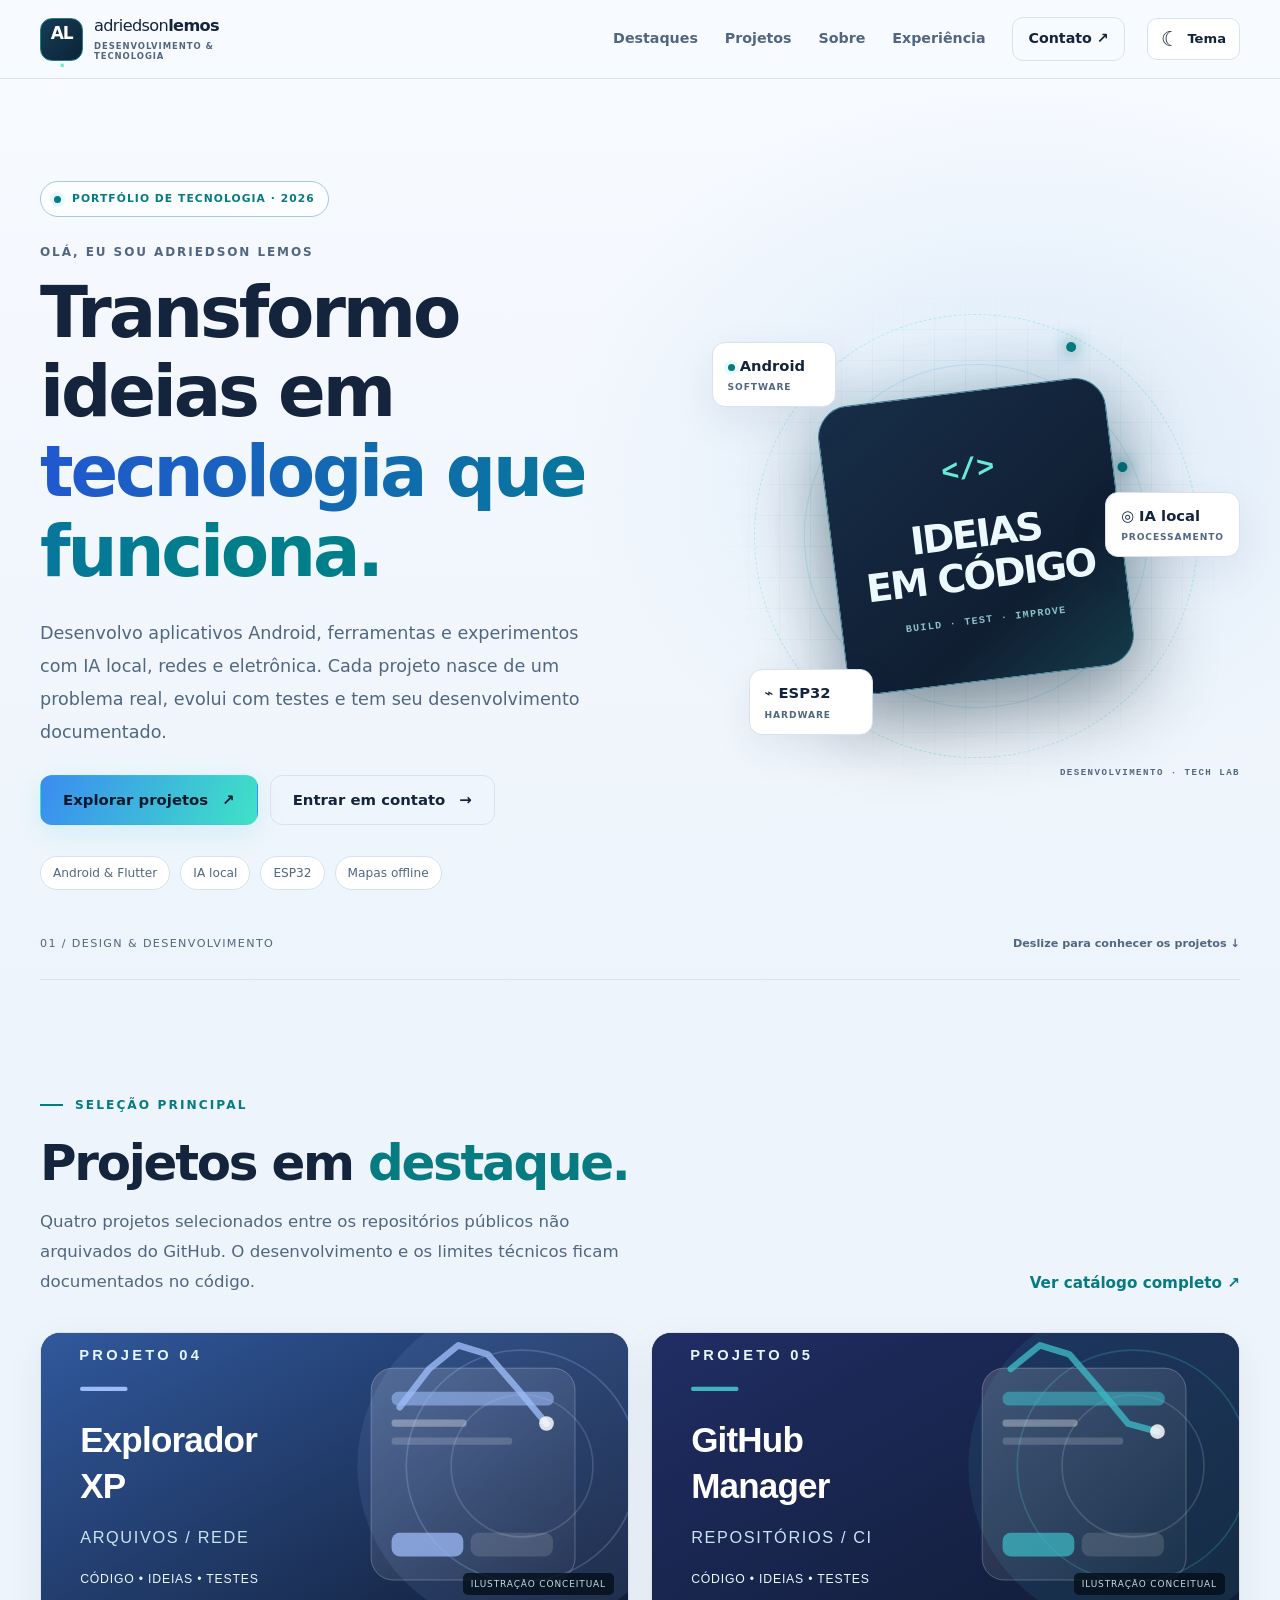
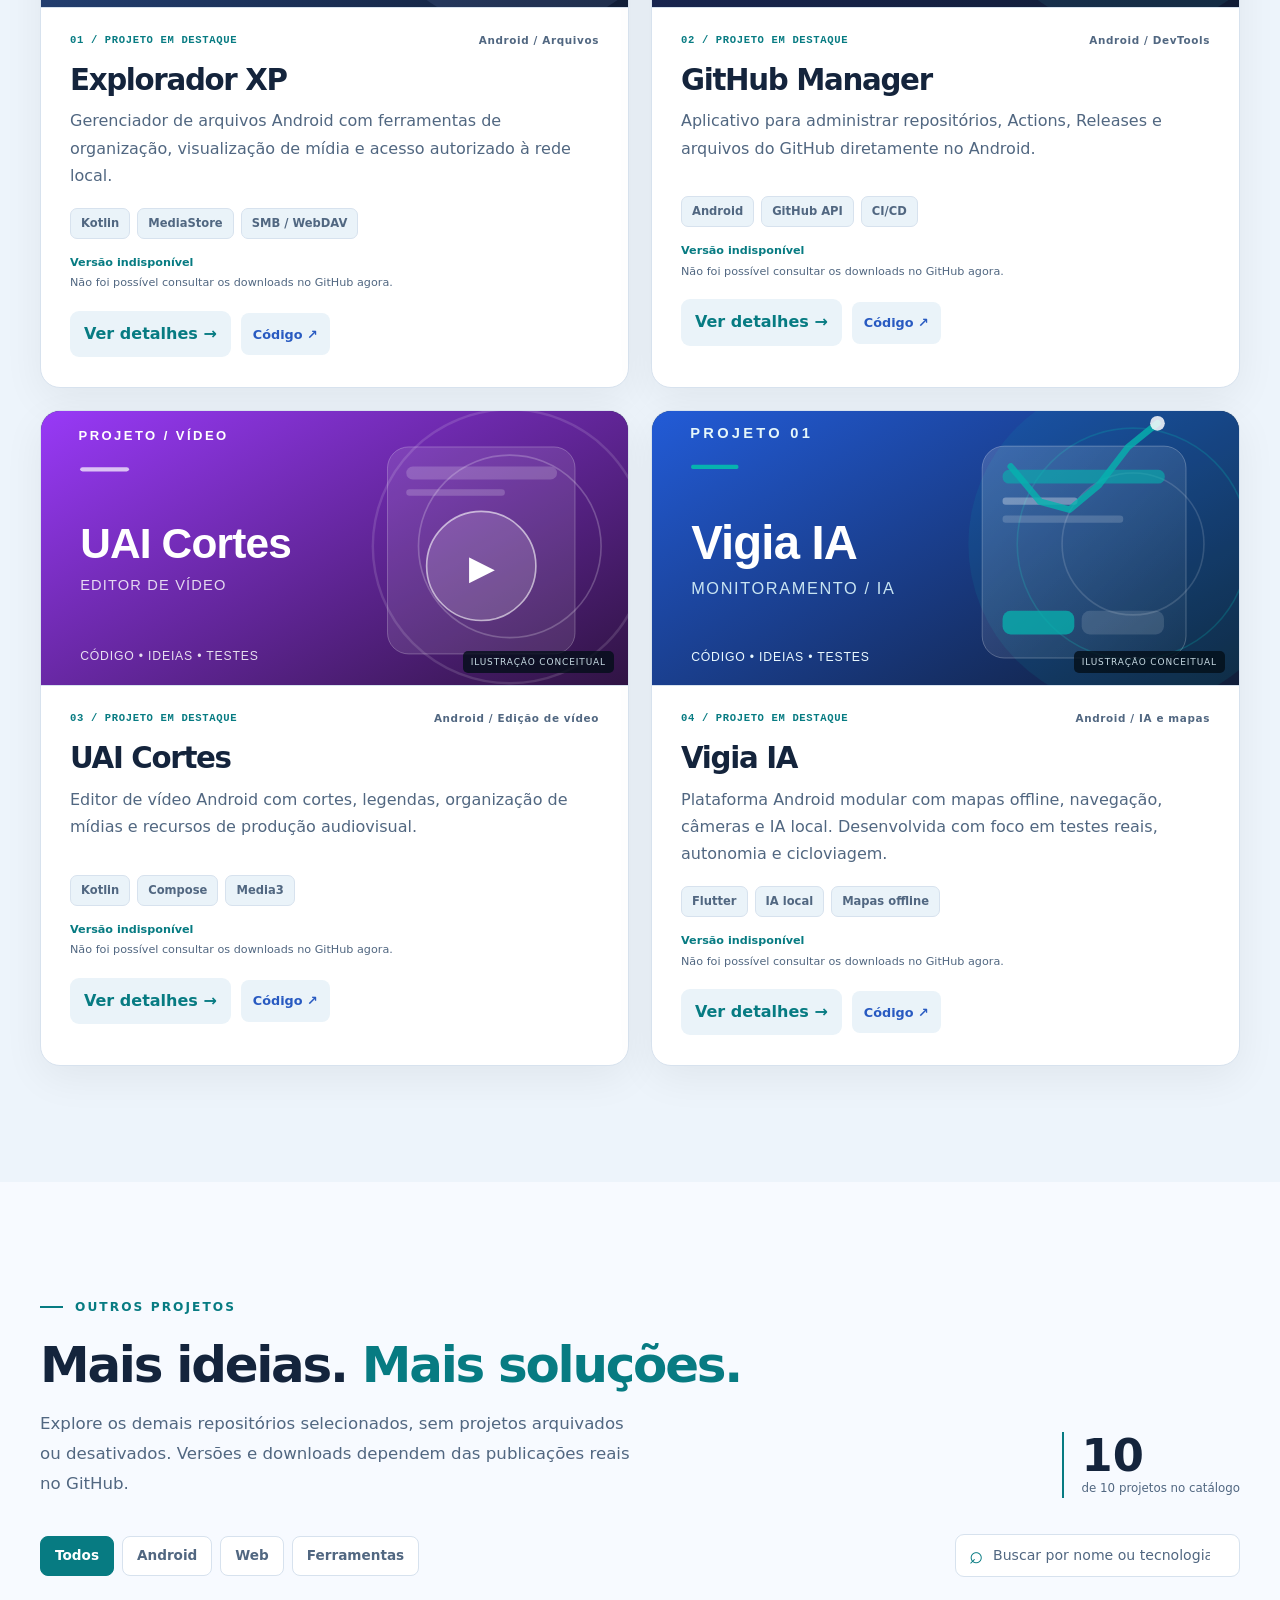
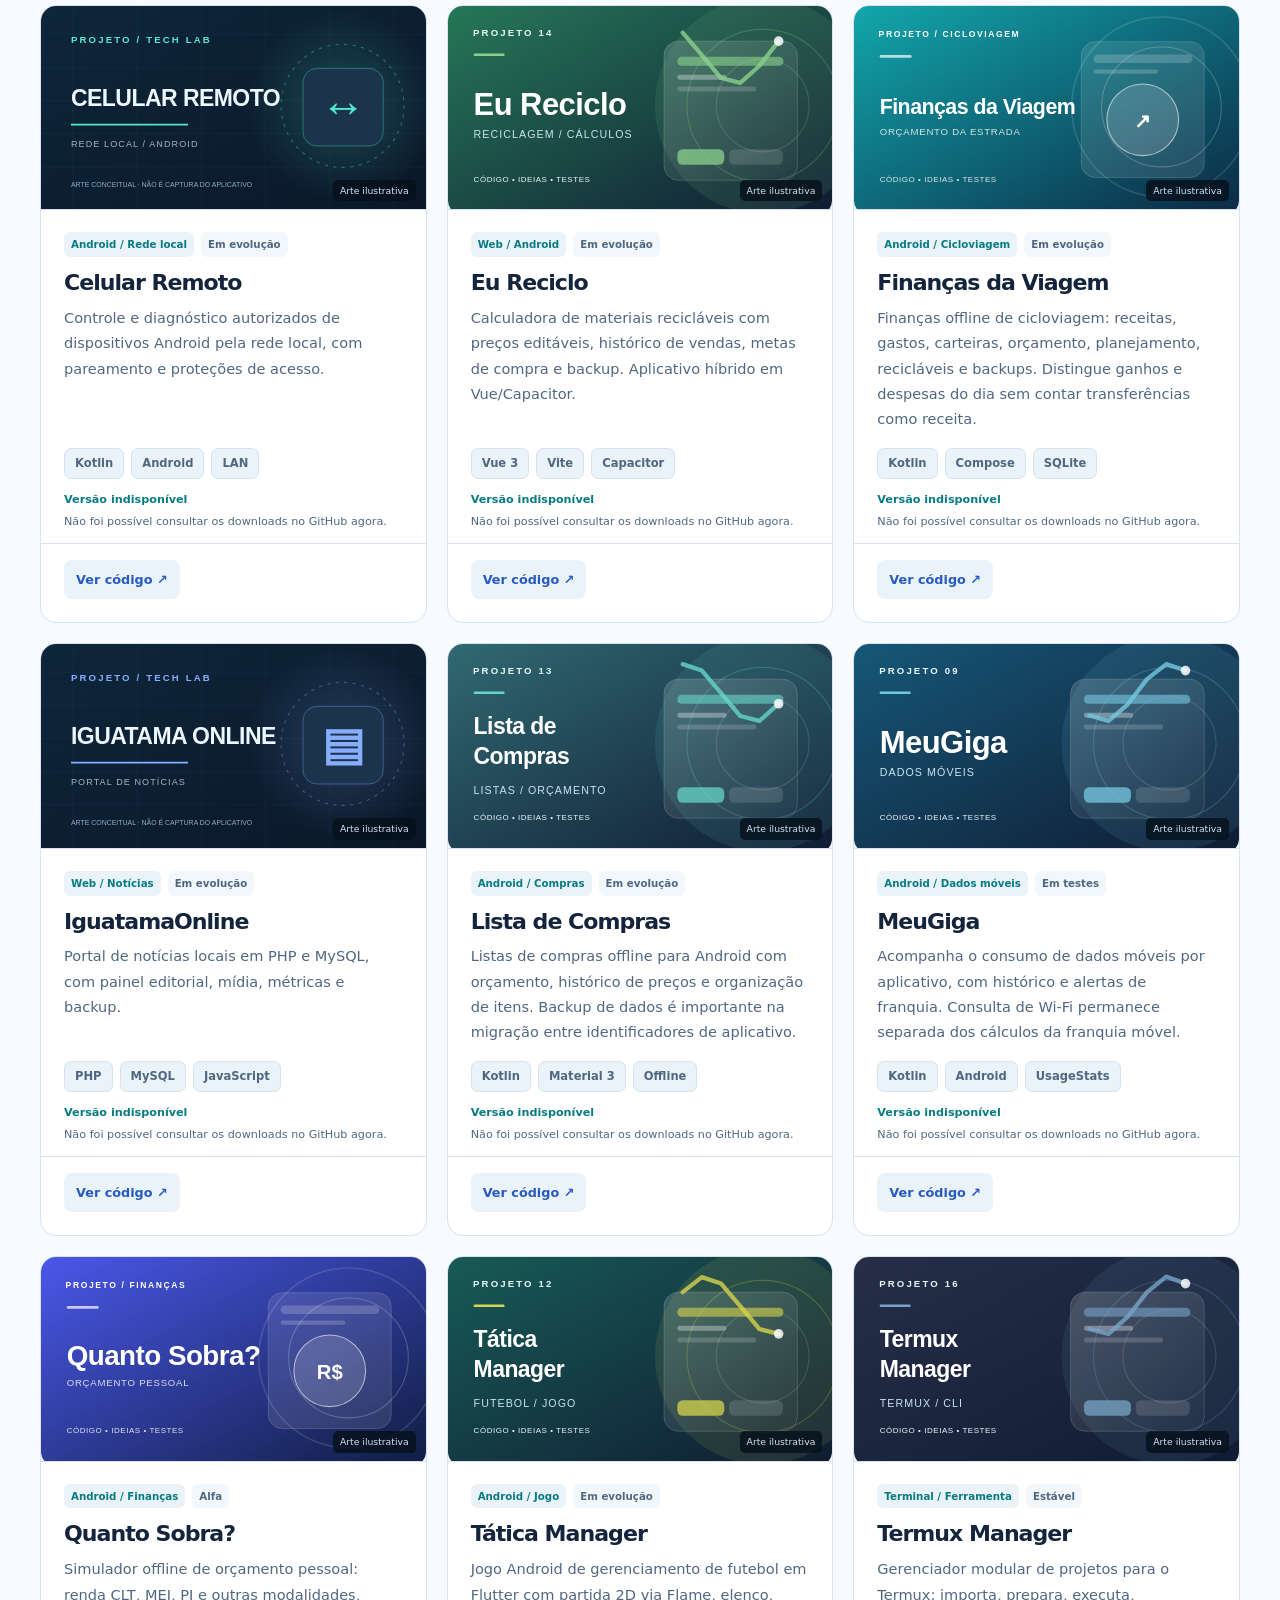
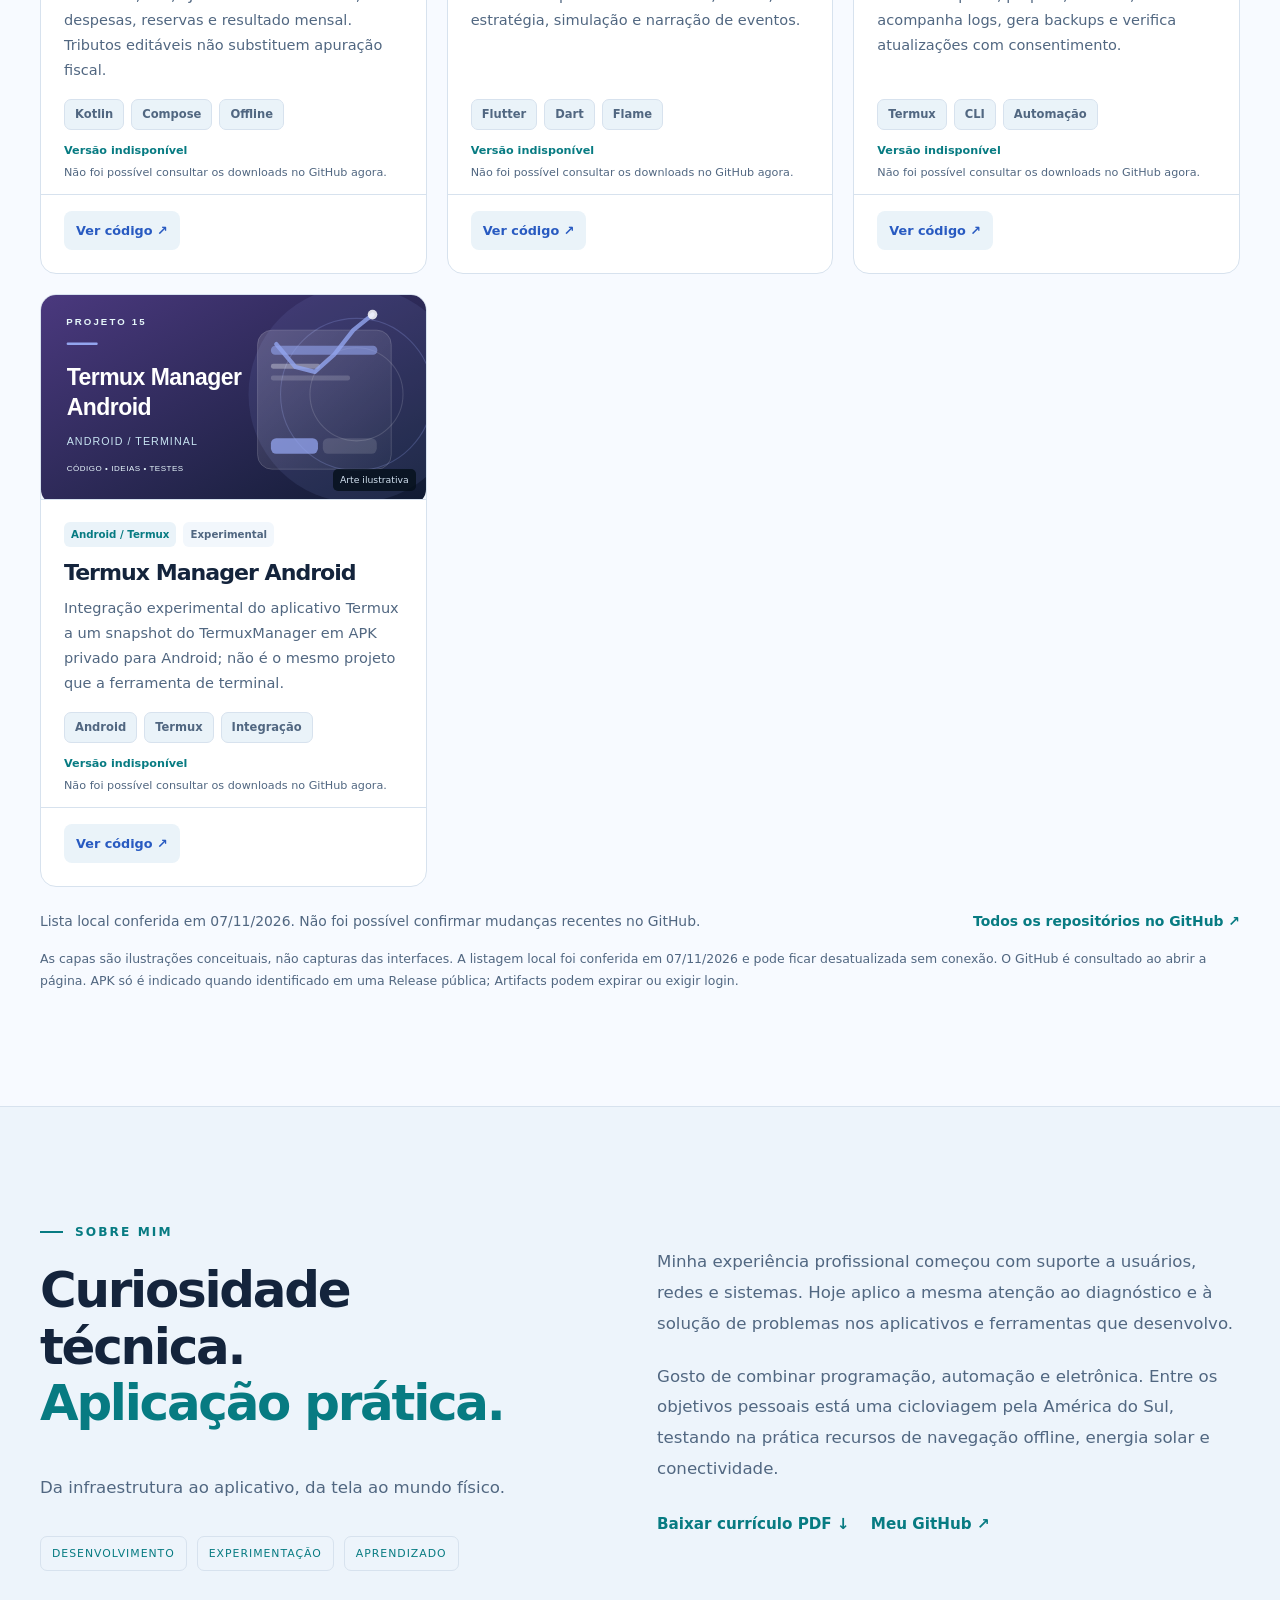
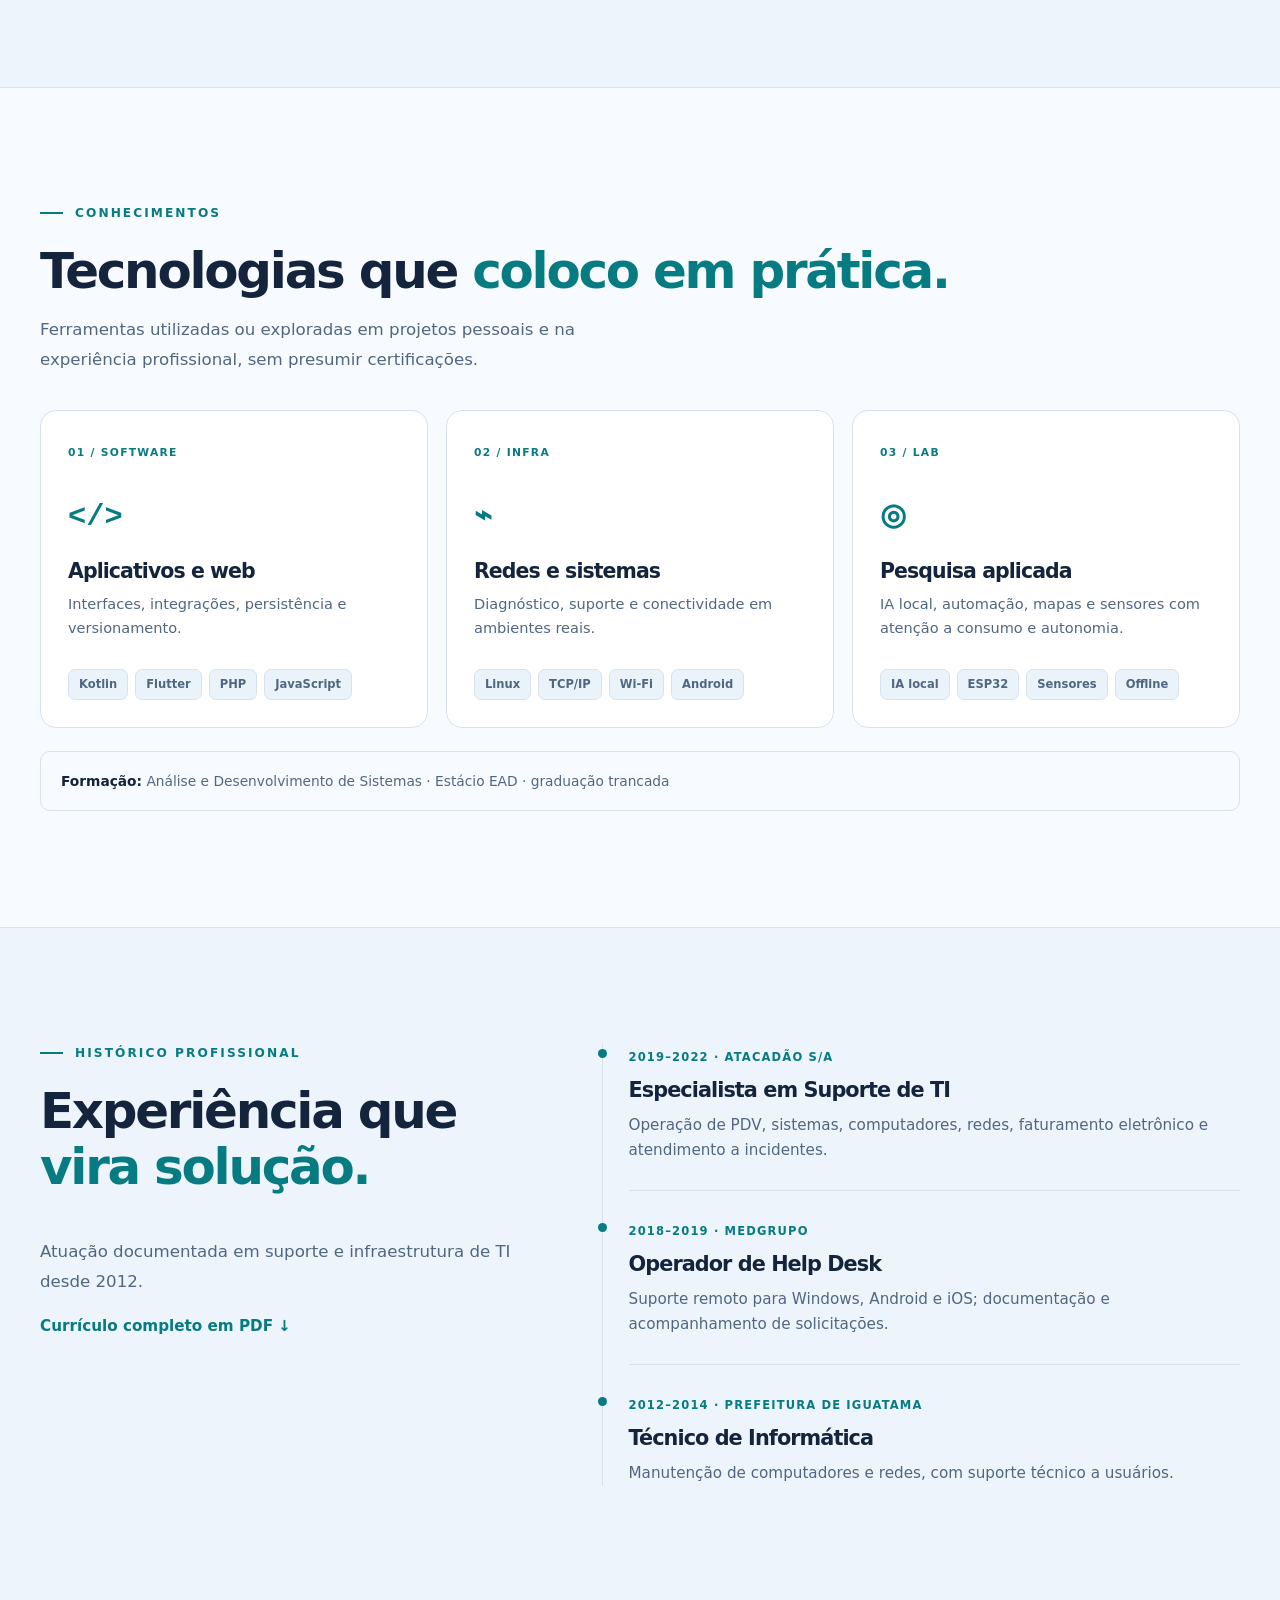
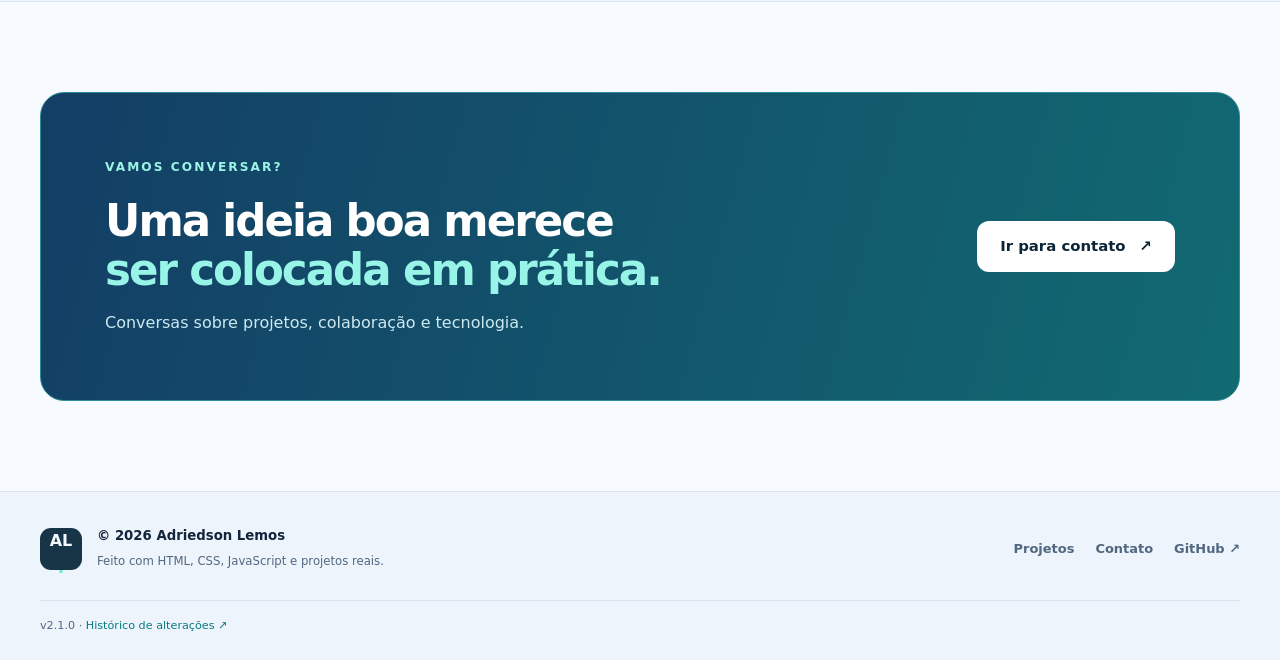
==== commit 7bb6b2d1: "Atualização • Adriedson Lemos | Tecnologia & Projetos v2.1.0 • GitHub Manager • 07/11/2026 09:16:08" ====
--- a/index.html
+++ b/index.html
@@ -1,12 +1,16 @@
 <!doctype html>
-<html lang="pt-BR" data-theme="dark">
+<html lang="pt-BR" data-theme="light">
 <head>
   <meta charset="utf-8">
   <meta name="viewport" content="width=device-width, initial-scale=1">
-  <meta name="theme-color" content="#080f1d">
-  <meta name="color-scheme" content="dark light">
-  <meta name="application-version" content="2.0.0">
+  <meta name="theme-color" content="#f7faff">
+  <meta name="color-scheme" content="light dark">
+  <meta name="application-version" content="2.1.0">
   <link rel="icon" href="./favicon.svg" type="image/svg+xml">
+  <script>
+    try { if (localStorage.getItem('adriedson-theme-v21') === 'dark') { document.documentElement.dataset.theme = 'dark'; document.querySelector('meta[name="theme-color"]')?.setAttribute('content', '#080f1d'); } }
+    catch (_) { /* armazenamento opcional */ }
+  </script>
   <link rel="stylesheet" href="./styles.css">
   <title>Adriedson Lemos | Aplicativos, tecnologia e projetos</title>
   <meta name="description" content="Conheça os aplicativos e projetos de Adriedson Lemos: desenvolvimento Android, ferramentas, IA local, mapas offline e tecnologia aplicada.">
@@ -33,7 +37,7 @@
         <a href="./contato.html" class="nav-contact">Contato <span aria-hidden="true">↗</span></a>
       </nav>
       <div class="header-actions">
-        <button id="theme-toggle" class="icon-btn theme-toggle" type="button" aria-label="Ativar modo claro"><span class="theme-icon" aria-hidden="true">☀</span><span class="theme-text">Tema</span></button>
+        <button id="theme-toggle" class="icon-btn theme-toggle" type="button" aria-label="Ativar modo escuro"><span class="theme-icon" aria-hidden="true">☾</span><span class="theme-text">Tema</span></button>
         <button id="menu-toggle" class="icon-btn menu-toggle" type="button" aria-expanded="false" aria-controls="nav" aria-label="Abrir menu">☰</button>
       </div>
     </div>
@@ -72,7 +76,7 @@
 
     <section class="section catalog-section" id="projetos" aria-labelledby="projetos-title">
       <div class="container">
-        <div class="section-heading catalog-heading"><div><p class="kicker"><span class="small-line"></span> OUTROS PROJETOS</p><h2 id="projetos-title">Mais ideias. <span class="accent">Mais soluções.</span></h2><p class="section-lead">Explore os demais repositórios selecionados, sem projetos arquivados ou desativados. Versões e downloads dependem das publicações reais no GitHub.</p></div><div class="catalog-counter"><strong id="total">0</strong><span>projetos no catálogo</span></div></div>
+        <div class="section-heading catalog-heading"><div><p class="kicker"><span class="small-line"></span> OUTROS PROJETOS</p><h2 id="projetos-title">Mais ideias. <span class="accent">Mais soluções.</span></h2><p class="section-lead">Explore os demais repositórios selecionados, sem projetos arquivados ou desativados. Versões e downloads dependem das publicações reais no GitHub.</p></div><div class="catalog-counter"><strong id="total">0</strong><span id="catalog-count-label">de 10 projetos no catálogo</span></div></div>
         <div class="controls"><div class="filters" role="group" aria-label="Filtrar projetos"><button type="button" class="filter active" data-filter="todos" aria-pressed="true">Todos</button><button type="button" class="filter" data-filter="android" aria-pressed="false">Android</button><button type="button" class="filter" data-filter="web" aria-pressed="false">Web</button><button type="button" class="filter" data-filter="ferramentas" aria-pressed="false">Ferramentas</button></div><label class="search"><span aria-hidden="true">⌕</span><span class="sr-only">Pesquisar projeto</span><input type="search" id="search" placeholder="Buscar por nome ou tecnologia" autocomplete="off"></label></div>
         <div id="projects" class="project-grid" aria-live="polite" aria-busy="true"></div>
         <p id="empty" class="empty" hidden>Nenhum projeto corresponde à sua busca.</p>
@@ -93,7 +97,7 @@
     <div class="container footer-inner">
       <div class="footer-left"><a class="footer-brand" href="./index.html#inicio">AL<span>.</span></a><div><p>© <span id="year">2026</span> Adriedson Lemos</p><small>Feito com HTML, CSS, JavaScript e projetos reais.</small></div></div>
       <div class="footer-right"><a href="./index.html#projetos">Projetos</a><a href="./contato.html">Contato</a><a data-profile href="https://github.com/drilemoz" target="_blank" rel="noopener noreferrer">GitHub ↗</a></div>
-      <p class="footer-version">v2.0.0 · <a href="https://github.com/drilemoz/adriedsonlemos/blob/main/CHANGELOG.md" target="_blank" rel="noopener noreferrer">Histórico de alterações ↗</a></p>
+      <p class="footer-version">v2.1.0 · <a href="https://github.com/drilemoz/adriedsonlemos/blob/main/CHANGELOG.md" target="_blank" rel="noopener noreferrer">Histórico de alterações ↗</a></p>
     </div>
   </footer>
 </body></html>
--- a/styles.css
+++ b/styles.css
@@ -1,17 +1,17 @@
-/* Adriedson Lemos · Portfólio v2: Tech Dark, responsivo e sem dependências externas. */
+/* Adriedson Lemos · v2.1: Light Tech como padrão; modo escuro por escolha do visitante. */
 :root {
+  color-scheme: light;
+  --bg: #f7faff; --bg-soft: #edf4fb; --panel: #ffffff; --panel-light: #f2f7fc;
+  --heading: #14243c; --ink: #33445f; --muted: #516781; --line: #d7e2ee;
+  --cyan: #077b82; --blue: #285ac1; --accent: #077b82; --tag: #eaf3f9;
+  --shadow: 0 14px 40px rgba(24,55,92,.08);
+}
+html[data-theme="dark"] {
   color-scheme: dark;
   --bg: #080f1d; --bg-soft: #0c1525; --panel: #111e30; --panel-light: #142338;
   --heading: #f3f8ff; --ink: #d0dceb; --muted: #98abc3; --line: #25364e;
   --cyan: #3ee0d0; --blue: #6a9bff; --accent: #77ebdb; --tag: #1a3148;
   --shadow: 0 20px 66px rgba(0,0,0,.22);
-}
-html[data-theme="light"] {
-  color-scheme: light;
-  --bg: #f5f8fd; --bg-soft: #eaf1f9; --panel: #fff; --panel-light: #f1f6fd;
-  --heading: #12233c; --ink: #30435e; --muted: #58708e; --line: #d6e2f0;
-  --cyan: #047f83; --blue: #235fce; --accent: #037e83; --tag: #eaf2ff;
-  --shadow: 0 15px 48px rgba(22,55,105,.08);
 }
 *, *::before, *::after { box-sizing: border-box; }
 html { scroll-behavior: smooth; scroll-padding-top: 94px; }
@@ -32,8 +32,8 @@
 .kicker { display: flex; gap: 12px; align-items: center; color: var(--cyan); letter-spacing: .17em; font-size: .76rem; font-weight: 820; margin: 0 0 20px; }
 .small-line { display: inline-block; width: 23px; height: 2px; background: currentColor; }
 .accent { color: var(--cyan); }
-.gradient-text { background: linear-gradient(100deg,#68aaff 2%,#63edd9 80%); background-clip: text; -webkit-background-clip: text; color: transparent; }
-html[data-theme="light"] .gradient-text { background: linear-gradient(100deg,#2059ce,#007f8b); background-clip:text; -webkit-background-clip:text; }
+.gradient-text { background: linear-gradient(100deg,#2059ce 2%,#007f8b 80%); background-clip: text; -webkit-background-clip: text; color: transparent; }
+html[data-theme="dark"] .gradient-text { background: linear-gradient(100deg,#68aaff,#63edd9); background-clip:text; -webkit-background-clip:text; }
 .section-lead { max-width: 590px; color: var(--muted); line-height: 1.78; font-size: 1.04rem; }
 .section-heading { display: flex; align-items: end; justify-content: space-between; gap: 36px; margin-bottom: 36px; }
 .section-heading h2 { margin-bottom: 16px; }
@@ -69,8 +69,8 @@
 .menu-toggle { display: none; width: 43px; font-size: 1.12rem; }
 
 /* Hero */
-.hero { isolation: isolate; position: relative; overflow: hidden; padding-top: clamp(80px,8vw,115px); background: radial-gradient(ellipse 50% 60% at 81% 42%,rgba(32,93,140,.3),transparent 70%),linear-gradient(180deg,var(--bg),var(--bg-soft)); }
-html[data-theme="light"] .hero { background: radial-gradient(ellipse 50% 55% at 80% 40%,rgba(90,162,220,.15),transparent 72%),linear-gradient(180deg,var(--bg),var(--bg-soft)); }
+.hero { isolation: isolate; position: relative; overflow: hidden; padding-top: clamp(80px,8vw,115px); background: radial-gradient(ellipse 50% 55% at 80% 40%,rgba(90,162,220,.15),transparent 72%),linear-gradient(180deg,var(--bg),var(--bg-soft)); }
+html[data-theme="dark"] .hero { background: radial-gradient(ellipse 50% 60% at 81% 42%,rgba(32,93,140,.3),transparent 70%),linear-gradient(180deg,var(--bg),var(--bg-soft)); }
 .hero-layout { display: grid; grid-template-columns: minmax(0,1.08fr) minmax(0,.92fr); gap: clamp(25px,4vw,75px); align-items: center; min-height: 560px; }
 .eyebrow { display: inline-flex; align-items: center; gap: 11px; padding: 8px 13px; border: 1px solid color-mix(in srgb,var(--cyan) 23%,var(--line)); background: color-mix(in srgb,var(--panel) 65%,transparent); border-radius: 40px; color: var(--cyan); letter-spacing: .10em; font-size: .67rem; font-weight: 840; }
 .eyebrow-dot,.chip-dot { display: inline-block; width: 7px; height: 7px; flex: none; background: var(--cyan); border-radius: 50%; box-shadow: 0 0 0 4px rgba(62,224,208,.12); }
@@ -122,7 +122,7 @@
 .filters { display: flex; gap: 8px; flex-wrap: wrap; }
 .filter { min-height: 40px; border: 1px solid var(--line); border-radius: 8px; padding: 7px 14px; background: var(--panel); color: var(--muted); font-size: .85rem; font-weight: 700; }
 .filter:hover { border-color: var(--cyan); color: var(--heading); }
-.filter.active { background: var(--cyan); color: #07212f; border-color: var(--cyan); }
+.filter.active { background: var(--cyan); color: #ffffff; border-color: var(--cyan); }
 .search { display: flex; align-items: center; gap: 8px; border: 1px solid var(--line); background: var(--panel); padding: 0 13px; border-radius: 9px; min-height: 43px; min-width: min(100%,285px); }
 .search span { font-size: 1.5rem; color: var(--cyan); }.search input { width: 100%; min-width: 0; border: 0; outline: none; background: transparent; color: var(--heading); font-size: .88rem; }.search:focus-within { outline: 2px solid var(--cyan); outline-offset: 2px; }
 .search input::placeholder { color: var(--muted); }
@@ -189,7 +189,8 @@
 .contact-way { display: flex; align-items: center; gap: 17px; padding: 18px 19px; border: 1px solid var(--line); border-radius: 14px; background: var(--panel); min-width: 0; transition: border-color .2s,transform .2s; }
 .contact-way:hover { transform: translateX(3px); border-color: var(--cyan); }
 .way-icon { display: grid; place-items: center; width: 49px; height: 49px; flex: none; background: var(--tag); color: var(--cyan); border-radius: 11px; font-size: 1.3rem; font-weight: 850; }
-.whatsapp-way .way-icon { background: #143d35; color: #64e5a3; }
+.whatsapp-way .way-icon { background: #e3f7eb; color: #146d45; }
+html[data-theme="dark"] .whatsapp-way .way-icon { background: #143d35; color: #64e5a3; }
 .way-details { display: flex; flex-direction: column; gap: 2px; min-width: 0; }.way-details small { font-size: .64rem; letter-spacing: .12em; color: var(--cyan); font-weight: 780; }.way-details strong { font-size: 1.03rem; color: var(--heading); overflow-wrap: anywhere; }.way-details em { font-size: .77rem; font-style: normal; color: var(--muted); }.way-arrow { margin-left: auto; font-size: 1.2rem; color: var(--cyan); }
 .support-panel { border: 1px solid var(--line); background: var(--panel); border-radius: 21px; padding: clamp(25px,4vw,43px); position: relative; overflow: hidden; }
 .support-panel::before { content: ''; position: absolute; top: -110px; right: -110px; width: 300px; height: 300px; border-radius: 50%; background: radial-gradient(circle,rgba(68,208,197,.16),transparent 67%); pointer-events: none; }
@@ -231,3 +232,74 @@
 }
 @media(max-width:380px) { .eyebrow { font-size: .58rem; }.hero-pills span { font-size: .67rem; }.visual-chip { min-width: 84px; }.chip-top { left: -5px; }.chip-right { right: -4px; }.chip-bottom { left: 0; }.header-actions { gap: 5px; } }
 @media(prefers-reduced-motion:reduce) { html { scroll-behavior: auto; } *,*::before,*::after { transition: none !important; animation: none !important; } }
+
+/* v2.1: botões, metadados e cards com hierarquia mais curta */
+html[data-theme="dark"] .filter.active { color: #07212f; }
+.featured-links { display: flex; flex-wrap: wrap; align-items: center; gap: 10px; margin-top: 18px; }
+.featured-links .featured-action { margin: 0; border-radius: 9px; padding: 10px 14px; background: var(--tag); }
+.featured-links .project-link { min-height: 42px; display: inline-flex; align-items: center; justify-content: center; }
+.featured-links .project-link.apk { border-color: var(--cyan); }
+.featured-body .project-version { margin: 15px 0 2px; }
+.featured-body .project-meta { margin: 2px 0 0; }
+.project-card > .tech-tags { padding-bottom: 12px; }
+.project-link { min-height: 39px; display: inline-flex; align-items: center; }
+.project-card > .project-meta { margin-bottom: 12px; }
+.contact-hero { padding: 48px 0 48px; }
+.contact-hero .breadcrumb { margin-bottom: 26px; }
+.contact-page-section { padding: 54px 0 64px; }
+.support-panel { padding: clamp(22px,3vw,34px); }
+.pix-card { margin: 20px 0 17px; padding: 18px; }
+.contact-back { padding: 20px 0 58px; }
+.contact-way-group { display: flex; min-width: 0; gap: 9px; align-items: stretch; }
+.contact-way-group .contact-way { flex: 1; }
+.contact-copy { flex: none; align-self: center; min-height: 42px; padding: 8px 11px; background: var(--tag); color: var(--cyan); border: 1px solid var(--line); border-radius: 10px; font-size: .79rem; font-weight: 780; }
+.contact-copy:hover { border-color: var(--cyan); }
+.copy-feedback { color: var(--muted); font-size: .79rem; margin: 8px 0 1px; min-height: 1.45em; }
+.copy-feedback.is-success { color: #087244; font-weight: 700; }
+html[data-theme="dark"] .copy-feedback.is-success { color: #63e7a0; }
+
+/* Páginas individuais de projetos, sem conteúdo inventado ou dependência de JS para o texto */
+.detail-hero { padding: clamp(38px,6vw,75px) 0; background: var(--bg-soft); border-bottom: 1px solid var(--line); }
+.detail-breadcrumb { display: inline-flex; gap: 7px; align-items: center; margin-bottom: 27px; color: var(--cyan); font-weight: 730; font-size: .86rem; }
+.detail-layout { display: grid; grid-template-columns: minmax(0,1.1fr) minmax(260px,.9fr); gap: clamp(22px,5vw,65px); align-items: center; }
+.detail-hero h1 { max-width: 720px; margin-bottom: 20px; }
+.detail-hero p.detail-summary { color: var(--muted); font-size: clamp(.97rem,1.5vw,1.13rem); line-height: 1.75; max-width: 680px; }
+.detail-cover { margin: 0; border: 1px solid var(--line); border-radius: 17px; overflow: hidden; background: var(--panel); }
+.detail-cover img { display: block; width: 100%; height: auto; }
+.detail-cover figcaption { padding: 7px 14px; font-size: .74rem; color: var(--muted); }
+.detail-content { padding: clamp(50px,7vw,86px) 0; }
+.detail-columns { display: grid; grid-template-columns: minmax(0,1.25fr) minmax(260px,.75fr); gap: clamp(25px,5vw,70px); }
+.detail-section { margin-bottom: 42px; }
+.detail-section h2 { font-size: clamp(1.55rem,2.4vw,2.2rem); margin-bottom: 15px; }
+.detail-section p,.detail-section li { color: var(--muted); line-height: 1.75; }
+.detail-list { margin: 0; padding-left: 22px; }.detail-list li + li { margin-top: 10px; }
+.detail-panel { border: 1px solid var(--line); background: var(--panel); border-radius: 16px; padding: 24px; position: sticky; top: 100px; }
+.detail-panel h2 { font-size: 1.3rem; }
+.detail-panel .tech-tags { margin: 18px 0; }
+.detail-panel .project-version,.detail-panel .project-meta { margin: 6px 0; }
+.detail-actions { display: flex; flex-wrap: wrap; gap: 9px; margin-top: 17px; }
+.detail-actions .project-link { margin: 0; }
+.detail-footnote { margin-top: 19px; padding-top: 14px; border-top: 1px solid var(--line); font-size: .78rem; color: var(--muted); }
+@media(max-width:850px) { .detail-layout,.detail-columns { grid-template-columns: 1fr; } .detail-panel { position: static; } .detail-cover { max-width: 650px; } }
+@media(max-width:620px) {
+  .project-grid { gap: 13px; }
+  .project-card { display: grid; grid-template-columns: 112px minmax(0,1fr); align-items: start; }
+  .project-artwork { grid-column: 1; grid-row: 1 / span 3; aspect-ratio: auto; height: 96px; margin: 13px 9px 0 13px; border-radius: 10px; border: 1px solid var(--line); }
+  .project-card-top { grid-column: 2; grid-row: 1; padding: 13px 13px 0 0; }
+  .project-card h3 { grid-column: 2; grid-row: 2; margin: 5px 0 3px; padding: 0 13px 0 0; font-size: 1.15rem; }
+  .project-card > p { grid-column: 2; grid-row: 3; margin: 0 0 10px; padding: 0 13px 0 0; font-size: .79rem; line-height: 1.45; display: -webkit-box; -webkit-line-clamp: 2; -webkit-box-orient: vertical; overflow: hidden; }
+  .project-kind,.project-stage { font-size: .59rem; }
+  .project-card > .tech-tags { grid-column: 1 / -1; grid-row: 4; padding: 7px 13px; }
+  .project-card > .project-version { grid-column: 1 / -1; grid-row: 5; margin: 0 13px; }
+  .project-card > .project-meta { grid-column: 1 / -1; grid-row: 6; margin: 2px 13px 8px; }
+  .project-card > .project-links { grid-column: 1 / -1; grid-row: 7; padding: 11px 13px 14px; }
+  .project-links .project-link { flex: 1; justify-content: center; }
+  .project-artwork figcaption { font-size: .5rem; left: 4px; right: auto; bottom: 4px; padding: 2px 4px; }
+  .contact-hero { padding: 30px 0 40px; }.contact-hero .breadcrumb { margin-bottom: 21px; }
+  .contact-page-section { padding: 40px 0 48px; }.contact-back { padding: 12px 0 46px; }
+  .contact-copy { padding-inline: 10px; }
+  .detail-hero { padding: 32px 0 39px; }.detail-cover { max-width: 100%; }
+  .detail-content { padding: 42px 0; }.detail-panel { padding: 20px; }
+  .featured-links .project-link { flex: 1; }.featured-links .featured-action { flex: 1; text-align: center; justify-content: center; }
+}
+@media(max-width:380px) { .project-card { grid-template-columns: 94px minmax(0,1fr); } .project-artwork { height: 85px; } .project-stage { display: none; } }
